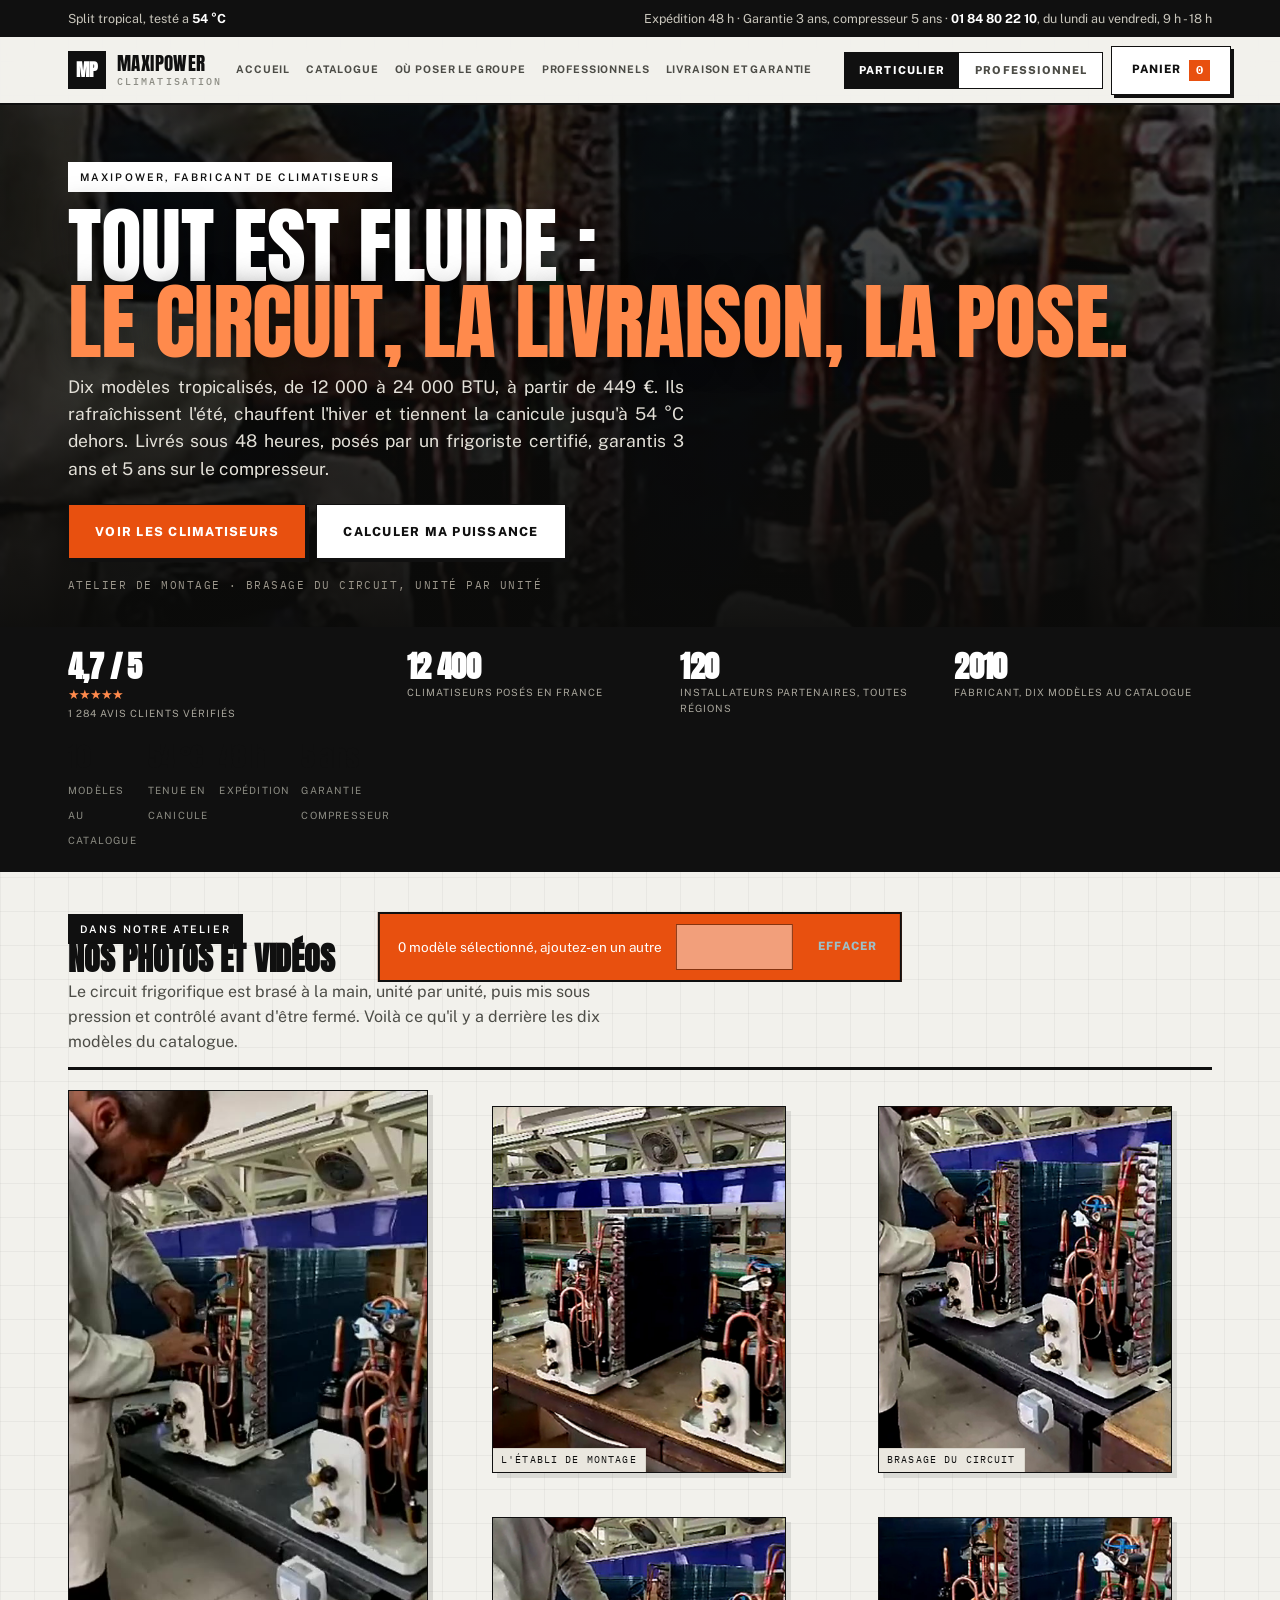
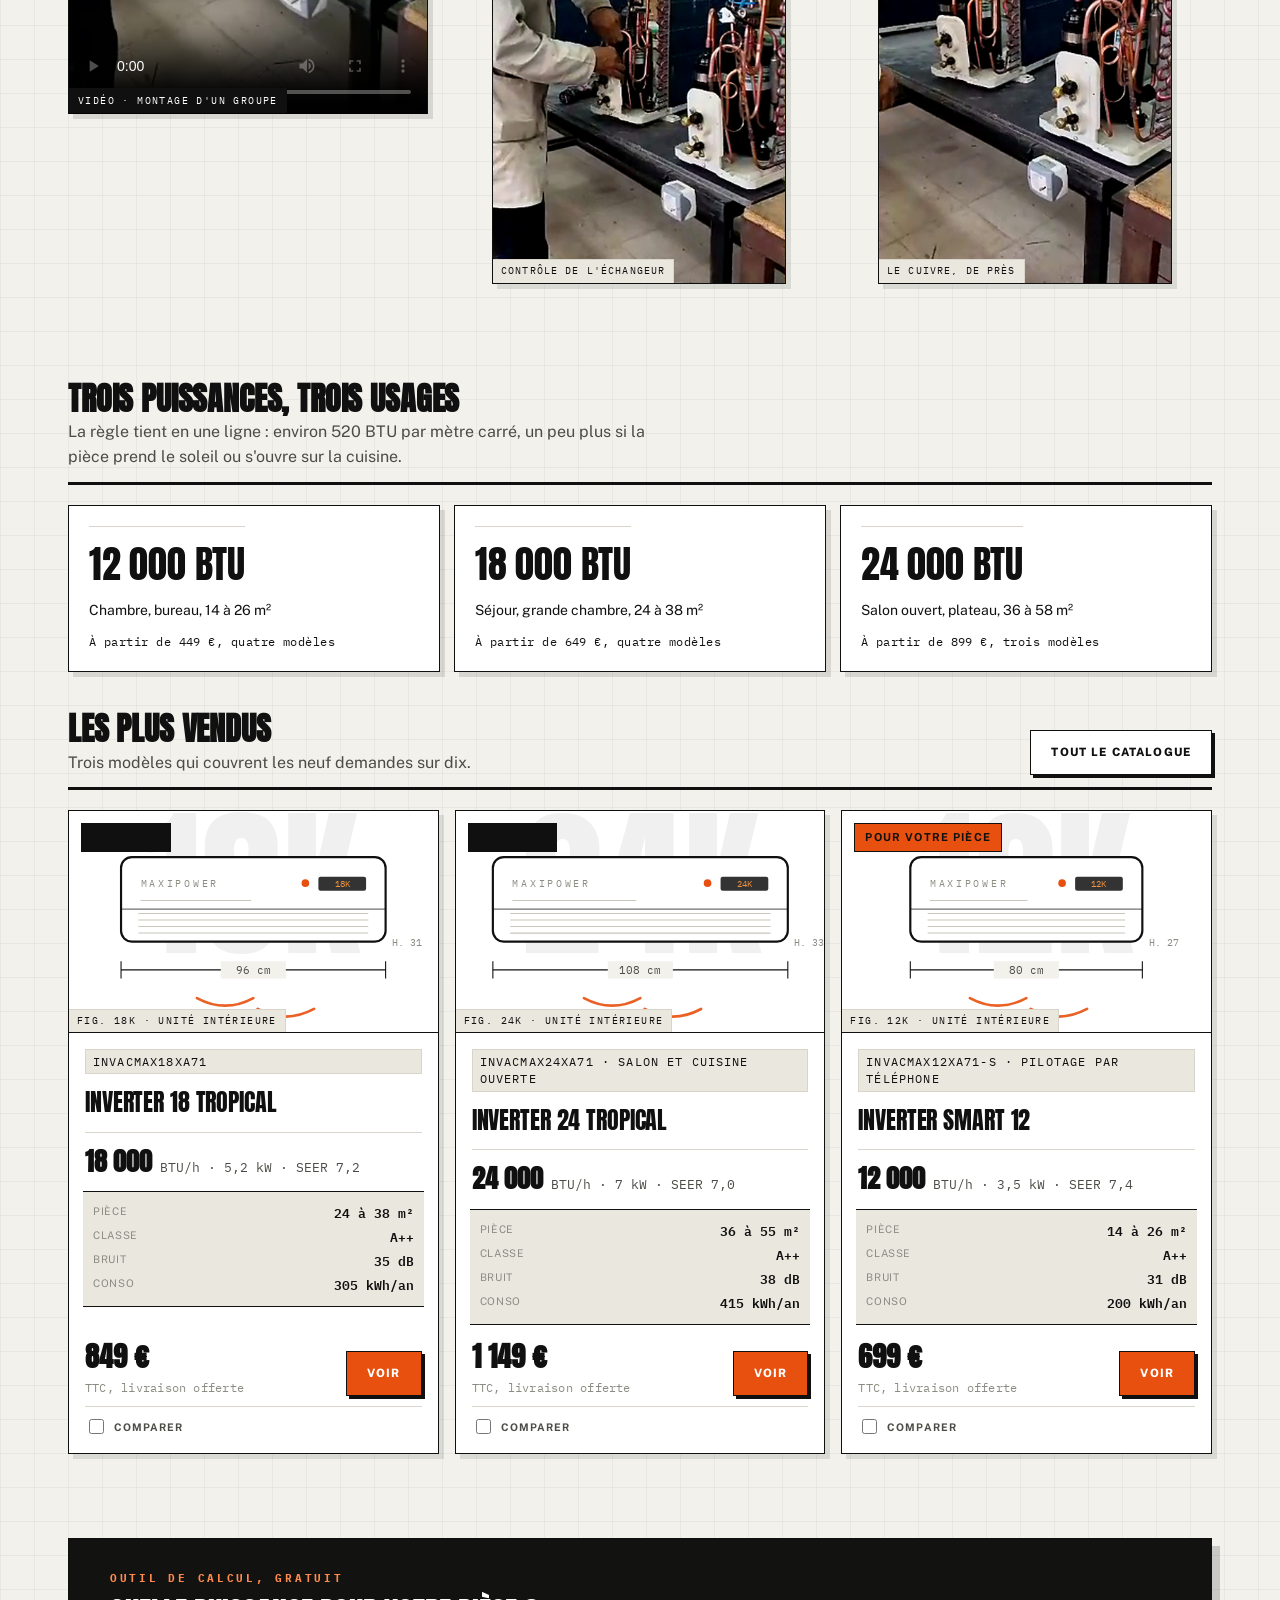
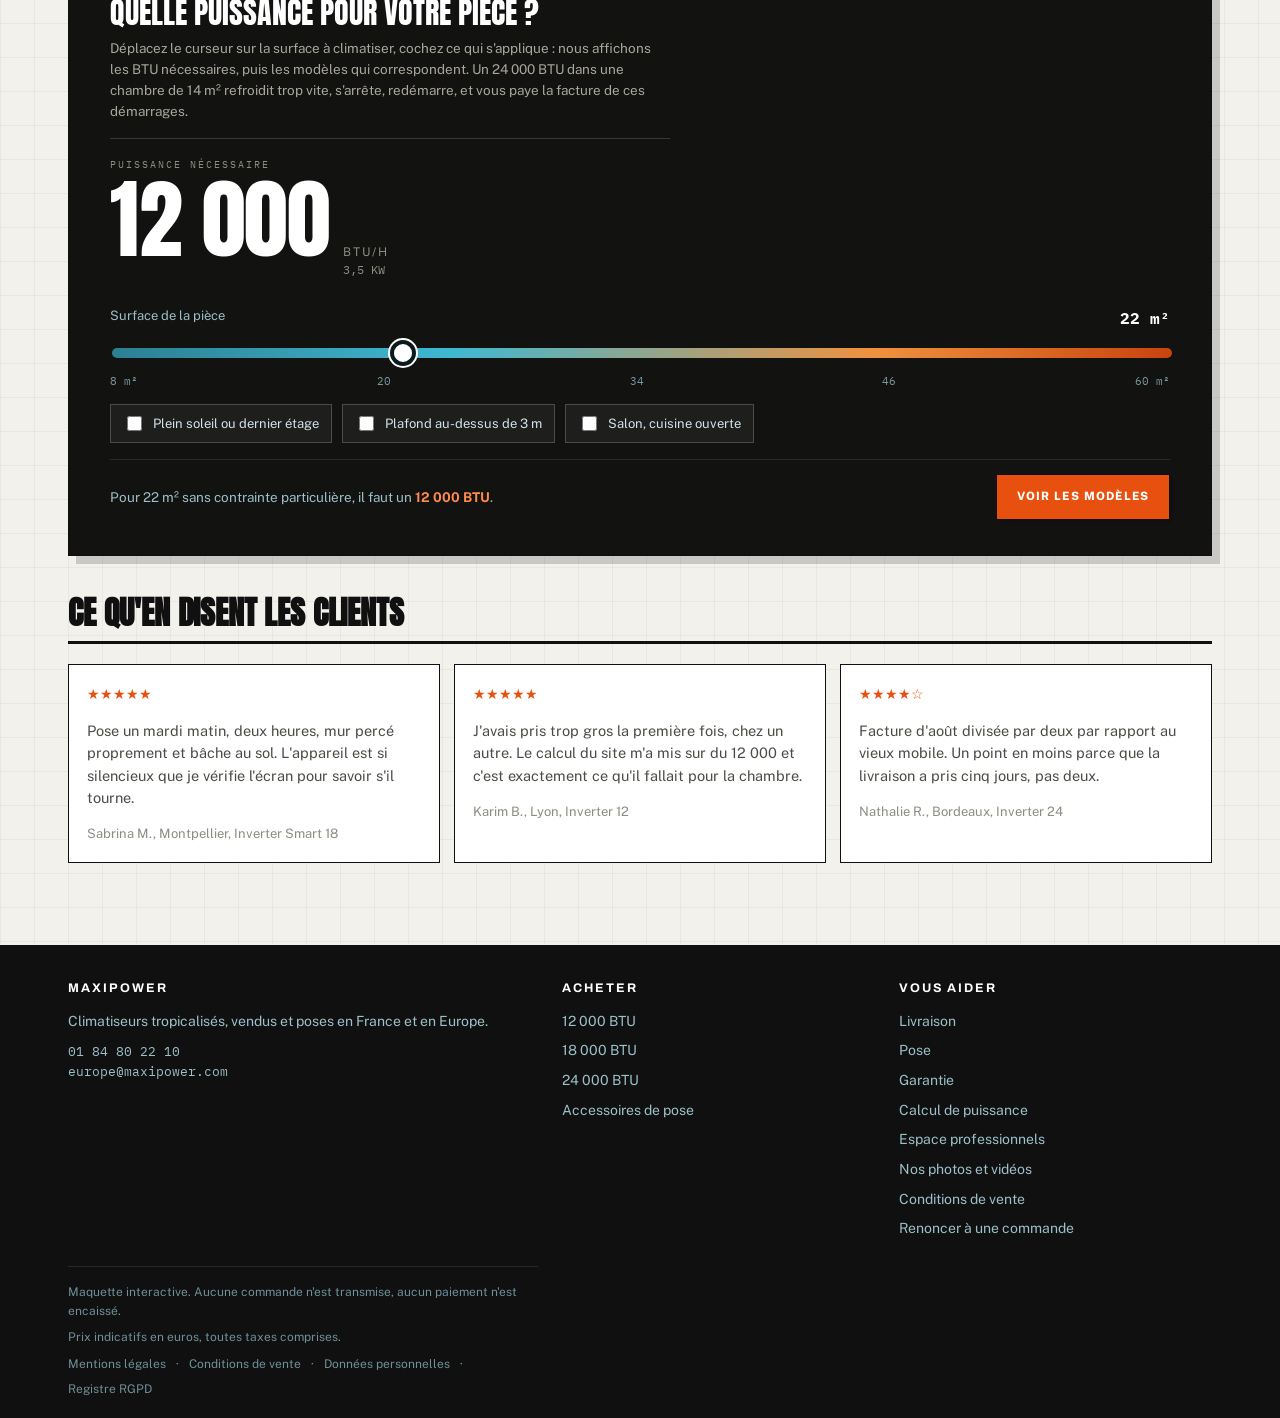
==== index.html @ 380c9635 "Boutique MaxiPower : maquette complète, particuliers et professionnels Premier dépôt du site. Un seu" ====
<!DOCTYPE html>
<html lang="fr">
<head>
<meta charset="utf-8">
<meta name="viewport" content="width=device-width, initial-scale=1, viewport-fit=cover">
<meta name="description" content="MaxiPower, climatiseurs tropicalisés de 12 000 à 24 000 BTU, vendus et posés en France et en Europe. Particuliers et professionnels.">
<meta name="theme-color" content="#101010">
<link rel="icon" href="data:,">
<title>Boutique MaxiPower</title>
<link rel="preconnect" href="https://fonts.gstatic.com" crossorigin>
<link rel="stylesheet" href="https://fonts.googleapis.com/css2?family=Archivo:wdth,wght@100..125,400..900&family=Anton&family=Public+Sans:wght@400;500;600&family=IBM+Plex+Mono:wght@500;600&display=swap">
<style>
:root{
  --ground:#E9EDEF; --surface:#FFFFFF; --surface-2:#F4F7F8; --panneau:#0C1A1F;
  --ink:#0A1417; --ink-2:#455C62; --ink-3:#7A9099; --line:#D2DADD; --line-fort:#B6C3C8;
  --glacier:#0E7F97; --glacier-fort:#09647A; --glacier-voile:#DCEFF4;
  --ember:#C8440D; --ember-clair:#F0913E; --ember-voile:#FBE8DA;
  --laiton:#8C7118; --ok:#0D7A55; --ok-voile:#DDF1E9;
  --r:10px; --r-l:18px;
  --ombre:0 1px 1px rgba(10,20,23,.04), 0 10px 26px rgba(10,20,23,.07);
}
@media (prefers-color-scheme: dark){
  :root:not([data-theme="light"]){
    --ground:#080F12; --surface:#101B1F; --surface-2:#16242A; --panneau:#060D10;
    --ink:#E6EFF1; --ink-2:#9AB0B7; --ink-3:#70878F; --line:#22323A; --line-fort:#2F444D;
    --glacier:#3FB8D2; --glacier-fort:#7FD8EA; --glacier-voile:#0E2A33;
    --ember:#F2762E; --ember-clair:#F7A35F; --ember-voile:#2C1509;
    --laiton:#CBA639; --ok:#3EBE91; --ok-voile:#0C2A22;
    --ombre:0 1px 1px rgba(0,0,0,.4), 0 14px 34px rgba(0,0,0,.45);
  }
}
:root[data-theme="dark"]{
  --ground:#080F12; --surface:#101B1F; --surface-2:#16242A; --panneau:#060D10;
  --ink:#E6EFF1; --ink-2:#9AB0B7; --ink-3:#70878F; --line:#22323A; --line-fort:#2F444D;
  --glacier:#3FB8D2; --glacier-fort:#7FD8EA; --glacier-voile:#0E2A33;
  --ember:#F2762E; --ember-clair:#F7A35F; --ember-voile:#2C1509;
  --laiton:#CBA639; --ok:#3EBE91; --ok-voile:#0C2A22;
  --ombre:0 1px 1px rgba(0,0,0,.4), 0 14px 34px rgba(0,0,0,.45);
}

*{box-sizing:border-box}
body{margin:0; background:var(--ground); color:var(--ink); font-family:"Public Sans",-apple-system,BlinkMacSystemFont,"Segoe UI",Roboto,sans-serif; font-size:16px; line-height:1.55; -webkit-font-smoothing:antialiased}
h1,h2,h3{font-family:"Archivo","Archivo Black",Impact,sans-serif; font-variation-settings:"wdth" 110; letter-spacing:-.02em; text-wrap:balance; margin:0}
.mono{font-family:"IBM Plex Mono",ui-monospace,Menlo,monospace; font-variant-numeric:tabular-nums}
.zone{width:100%; max-width:1180px; margin-inline:auto; padding-inline:18px}
a{color:inherit}
:focus-visible{outline:2px solid var(--glacier); outline-offset:2px; border-radius:4px}
button{font:inherit}

/* entete */
.annonce{background:var(--panneau); color:#CFE4EA; font-size:12.5px}
.annonce .zone{display:flex; gap:8px 24px; justify-content:space-between; align-items:center; padding-block:9px; flex-wrap:wrap}
.annonce b{color:#fff}
header.chapeau{position:sticky; top:0; z-index:30; background:color-mix(in srgb, var(--surface) 90%, transparent); backdrop-filter:blur(12px); border-bottom:1px solid var(--line)}
.chapeau .zone{display:flex; align-items:center; gap:14px; height:66px}
.marque{display:flex; align-items:center; gap:11px; text-decoration:none; cursor:pointer}
.sceau{width:38px; height:38px; border-radius:11px; background:linear-gradient(150deg,var(--glacier),var(--glacier-fort)); display:grid; place-items:center; color:#fff; font-family:"Archivo"; font-weight:800; font-size:15px}
.marque-nom{font-family:"Archivo"; font-weight:800; font-size:16.5px; line-height:1}
.marque-nom span{display:block; font-family:"IBM Plex Mono"; font-size:9.5px; font-weight:500; color:var(--ink-3); margin-top:4px; letter-spacing:.14em}
nav.liens{display:none; margin-left:auto; gap:22px; font-size:14.5px; font-weight:500}
nav.liens a{text-decoration:none; color:var(--ink-2); padding-block:6px; border-bottom:2px solid transparent; cursor:pointer}
nav.liens a:hover{color:var(--ink)}
nav.liens a.actif{color:var(--ink); border-color:var(--glacier)}
.outils{margin-left:auto; display:flex; align-items:center; gap:8px}
nav.liens ~ .outils{margin-left:18px}
@media(min-width:900px){nav.liens{display:flex}}
.burger{display:inline-grid; place-items:center; width:42px; height:42px; border:1px solid var(--line-fort); background:var(--surface); border-radius:var(--r); cursor:pointer; color:var(--ink)}
.burger:hover{border-color:var(--glacier)}
.menu{display:none; border-top:1px solid var(--line); background:var(--surface); box-shadow:var(--ombre)}
.menu.ouvert{display:block}
.menu a{display:flex; align-items:center; justify-content:space-between; gap:12px; padding:14px 18px; text-decoration:none; border-bottom:1px solid var(--line); font-weight:600; cursor:pointer}
.menu a:hover{background:var(--surface-2)}
.menu a .flottant{font-family:"IBM Plex Mono"; font-size:12.5px; color:var(--ink-3); font-weight:500}
.menu .groupe{padding:14px 18px 6px; font-size:11px; letter-spacing:.12em; text-transform:uppercase; color:var(--ink-3); font-weight:700}
@media(min-width:900px){.burger{display:none} .menu{display:none !important}}
.bouton{display:inline-flex; align-items:center; justify-content:center; gap:8px; border:1px solid var(--line-fort); background:var(--surface); color:var(--ink); font-weight:600; font-size:14.5px; padding:10px 16px; border-radius:var(--r); cursor:pointer; text-decoration:none; transition:background .15s, border-color .15s, transform .1s}
.bouton:hover{border-color:var(--glacier)}
.bouton:active{transform:translateY(1px)}
.bouton.fort{background:var(--glacier); border-color:var(--glacier); color:#fff}
.bouton.fort:hover{background:var(--glacier-fort); border-color:var(--glacier-fort)}
.bouton.braise{background:var(--ember); border-color:var(--ember); color:#fff}
.bouton.fantome{background:transparent; border-color:transparent; color:var(--ink-2); padding:10px}
.bouton.grand{padding:14px 22px; font-size:16px}
.bouton[disabled]{opacity:.45; cursor:not-allowed}
.compte{min-width:21px; height:21px; padding-inline:6px; border-radius:999px; background:var(--ember); color:#fff; font-size:12px; font-weight:700; display:inline-grid; place-items:center; font-family:"IBM Plex Mono"}

/* ecrans */
.ecran{display:none}
.ecran.actif{display:block}
@keyframes apparait{from{opacity:.4} to{opacity:1}}
section{padding-block:42px}
.fil{font-size:13px; color:var(--ink-3); padding-block:16px 0}
.fil a{cursor:pointer; text-decoration:none}
.fil a:hover{text-decoration:underline}
.tete{display:flex; align-items:flex-end; justify-content:space-between; gap:16px; flex-wrap:wrap; margin-bottom:20px}
.tete h2{font-size:clamp(23px,4.2vw,32px); font-weight:800}
.tete p{margin:6px 0 0; color:var(--ink-2); max-width:58ch}

/* accueil */
.hero{position:relative; overflow:hidden; border-bottom:1px solid var(--line)}
.hero::before{content:""; position:absolute; inset:-10%; background:
  radial-gradient(60% 70% at 78% 10%, color-mix(in srgb, var(--ember-clair) calc(var(--t,.4)*36%), transparent), transparent 68%),
  radial-gradient(58% 66% at 10% 90%, color-mix(in srgb, var(--glacier) calc((1 - var(--t,.4))*32%), transparent), transparent 66%);
  transition:background .45s ease; pointer-events:none}
.hero .zone{position:relative; display:grid; gap:26px; padding-block:34px 40px}
@media(min-width:940px){.hero .zone{grid-template-columns:1.04fr .96fr; gap:44px; padding-block:54px; align-items:center}}
.oeil{display:inline-flex; align-items:center; gap:8px; font-size:12px; font-weight:600; letter-spacing:.13em; text-transform:uppercase; color:var(--ember); background:var(--ember-voile); border-radius:999px; padding:6px 13px}
h1{font-size:clamp(32px,7vw,56px); font-weight:800; line-height:1.03; margin:16px 0 0}
h1 em{font-style:normal; color:var(--glacier); display:block}
.chapo{color:var(--ink-2); font-size:17px; max-width:48ch; margin:16px 0 0; text-align:justify; hyphens:auto}
.actions{display:flex; flex-wrap:wrap; gap:10px; margin-top:22px}
.faits{display:flex; flex-wrap:wrap; gap:10px 26px; margin-top:20px; padding-top:18px; border-top:1px solid var(--line)}
.fait b{display:block; font-family:"IBM Plex Mono"; font-size:18px; font-weight:600}
.fait span{font-size:12.5px; color:var(--ink-3)}

.pupitre{background:var(--panneau); color:#E8F3F6; border-radius:var(--r-l); padding:20px; box-shadow:var(--ombre); border:1px solid rgba(255,255,255,.07)}
.pupitre h2{font-size:14px; font-weight:700; letter-spacing:.1em; text-transform:uppercase; color:#8FB6C0; margin-bottom:14px}
.lecture{display:flex; align-items:flex-end; gap:14px; flex-wrap:wrap}
.lecture .chiffre{font-family:"IBM Plex Mono"; font-weight:600; font-size:clamp(42px,10vw,60px); line-height:.92; color:#fff}
.lecture .unite{font-size:12px; color:#8FB6C0; letter-spacing:.16em; text-transform:uppercase; padding-bottom:8px}
.reglette{margin:18px 0 4px}
.reglette label{display:flex; justify-content:space-between; font-size:13px; color:#9CC0C9; margin-bottom:10px}
.reglette label b{font-family:"IBM Plex Mono"; color:#fff; font-size:16px}
input[type=range]{width:100%; -webkit-appearance:none; appearance:none; background:transparent}
input[type=range]::-webkit-slider-runnable-track{height:10px; border-radius:999px; background:linear-gradient(90deg,#2C7F92,#3FB8D2 32%,#F0913E 72%,#C8440D)}
input[type=range]::-moz-range-track{height:10px; border-radius:999px; background:linear-gradient(90deg,#2C7F92,#3FB8D2 32%,#F0913E 72%,#C8440D)}
input[type=range]::-webkit-slider-thumb{-webkit-appearance:none; width:26px; height:26px; margin-top:-8px; border-radius:50%; background:#fff; border:4px solid #0C1A1F; box-shadow:0 0 0 2px #fff; cursor:grab}
input[type=range]::-moz-range-thumb{width:26px; height:26px; border-radius:50%; background:#fff; border:4px solid #0C1A1F; box-shadow:0 0 0 2px #fff}
.graduations{display:flex; justify-content:space-between; font-family:"IBM Plex Mono"; font-size:11px; color:#7A9AA3; margin-top:8px}
.options{display:flex; flex-wrap:wrap; gap:8px; margin-top:14px}
.bascule{display:inline-flex; align-items:center; gap:8px; font-size:13px; color:#CFE4EA; background:rgba(255,255,255,.05); border:1px solid rgba(255,255,255,.1); padding:8px 12px; border-radius:999px; cursor:pointer}
.bascule input{accent-color:#3FB8D2; width:15px; height:15px}
.bascule:has(input:checked){border-color:#3FB8D2; background:rgba(63,184,210,.14)}
.verdict{margin-top:16px; padding-top:14px; border-top:1px solid rgba(255,255,255,.1); display:flex; gap:12px; align-items:center; flex-wrap:wrap}
.verdict p{margin:0; font-size:13.5px; color:#9CC0C9; flex:1 1 180px}
.verdict p b{color:#fff}

.trois{display:grid; gap:14px; grid-template-columns:1fr}
@media(min-width:760px){.trois{grid-template-columns:repeat(3,1fr)}}
.porte{background:var(--surface); border:1px solid var(--line); border-radius:var(--r-l); padding:20px; cursor:pointer; text-align:left; display:flex; flex-direction:column; gap:6px; transition:border-color .2s, transform .2s}
.porte:hover{border-color:var(--glacier); transform:translateY(-2px)}
.porte b.btu{font-family:"IBM Plex Mono"; font-size:26px; font-weight:600; letter-spacing:-.02em}
.porte span.piece{font-size:14px; color:var(--ink-2)}
.porte span.des{font-size:13px; color:var(--ink-3); margin-top:6px}

.avis{display:grid; gap:14px; grid-template-columns:1fr}
@media(min-width:800px){.avis{grid-template-columns:repeat(3,1fr)}}
.avis blockquote{margin:0; background:var(--surface); border:1px solid var(--line); border-radius:var(--r); padding:18px; font-size:14.5px; color:var(--ink-2)}
.avis .etoiles{color:#E8A33D; font-size:14px}
.avis cite{display:block; margin-top:10px; font-style:normal; font-size:13px; color:var(--ink-3)}

/* catalogue */
.catalogue{display:grid; gap:20px; align-items:start}
@media(min-width:980px){.catalogue{grid-template-columns:258px 1fr; gap:28px}}
.filtres{background:var(--surface); border:1px solid var(--line); border-radius:var(--r-l); padding:16px; position:sticky; top:82px}
.filtres h3{font-size:14px; margin-bottom:10px}
.bloc-filtre{padding:12px 0; border-top:1px solid var(--line)}
.bloc-filtre:first-of-type{border-top:0; padding-top:0}
.bloc-filtre p{margin:0 0 8px; font-size:12.5px; font-weight:700; letter-spacing:.04em; text-transform:uppercase; color:var(--ink-3)}
.case{display:flex; align-items:center; gap:9px; padding:5px 0; font-size:14px; cursor:pointer}
.case input{width:16px; height:16px; accent-color:var(--glacier)}
.case .nb{margin-left:auto; color:var(--ink-3); font-size:12px; font-family:"IBM Plex Mono"}
.recherche{position:relative; margin-bottom:14px}
.recherche input{width:100%; padding:11px 12px 11px 34px; border:1px solid var(--line-fort); border-radius:var(--r); background:var(--surface); color:var(--ink); font:inherit; font-size:15px}
.recherche svg{position:absolute; left:11px; top:12px; color:var(--ink-3)}
.barre{display:flex; align-items:center; gap:10px; flex-wrap:wrap; margin-bottom:16px}
.barre .compteur{font-size:13.5px; color:var(--ink-3); margin-right:auto; font-family:"IBM Plex Mono"}
.barre select{padding:9px 11px; border:1px solid var(--line-fort); border-radius:var(--r); background:var(--surface); color:var(--ink); font:inherit; font-size:14px}
.replier{display:block; width:100%}
@media(min-width:980px){.replier{display:none}}
.filtres.cache{display:none}
@media(min-width:980px){.filtres.cache{display:block}}

.grille{display:grid; gap:16px; grid-template-columns:1fr}
@media(min-width:620px){.grille{grid-template-columns:repeat(2,1fr)}}
@media(min-width:1100px){.grille{grid-template-columns:repeat(3,1fr)}}
.article{background:var(--surface); border:1px solid var(--line); border-radius:var(--r-l); overflow:hidden; display:flex; flex-direction:column; transition:border-color .2s, transform .2s, box-shadow .2s}
.article:hover{transform:translateY(-3px); box-shadow:var(--ombre)}
.article.conseille{border-color:var(--glacier); box-shadow:0 0 0 1px var(--glacier)}
.visuel{position:relative; aspect-ratio:5/3; background:linear-gradient(168deg,var(--surface-2), color-mix(in srgb, var(--glacier-voile) 70%, var(--surface-2))); border:0; padding:0; width:100%; cursor:pointer}
.visuel svg{width:100%; height:100%; display:block}
.drapeau{position:absolute; top:12px; left:12px; font-size:11px; font-weight:700; letter-spacing:.07em; text-transform:uppercase; padding:5px 10px; border-radius:999px; background:var(--glacier); color:#fff}
.drapeau.chaud{background:var(--ember)}
.drapeau.calme{background:var(--surface); color:var(--ink-2); border:1px solid var(--line-fort)}
.corps{padding:16px; display:flex; flex-direction:column; gap:10px; flex:1}
.reference{font-family:"IBM Plex Mono"; font-size:11.5px; letter-spacing:.06em; color:var(--ink-3); text-transform:uppercase}
.article h3{font-size:18.5px; font-weight:800}
.article h3 button{all:unset; cursor:pointer}
.btu{font-family:"IBM Plex Mono"; font-size:13px; color:var(--ink-2)}
.btu strong{font-size:21px; color:var(--ink); font-weight:600}
.specs{display:grid; grid-template-columns:1fr; gap:4px; font-size:13px; border-top:1px solid var(--line); border-bottom:1px solid var(--line); padding-block:11px}
.specs div{display:flex; justify-content:space-between; gap:8px}
.specs span{color:var(--ink-3)}
.specs b{font-family:"IBM Plex Mono"; font-weight:600}
.pied-article{margin-top:auto; display:flex; align-items:flex-end; justify-content:space-between; gap:12px}
.prix{font-family:"IBM Plex Mono"; font-size:21px; font-weight:600; letter-spacing:-.03em}
.prix small{display:block; font-family:"Public Sans"; font-size:11.5px; color:var(--ink-3); font-weight:400; letter-spacing:0}
.vide{grid-column:1/-1; border:1px dashed var(--line-fort); border-radius:var(--r-l); padding:34px; text-align:center; color:var(--ink-2)}

/* fiche */
.fiche{display:grid; gap:26px; padding-bottom:30px}
@media(min-width:900px){.fiche{grid-template-columns:1.02fr .98fr; gap:40px}}
.fiche .visuel{border:1px solid var(--line); border-radius:var(--r-l); cursor:default}
.fiche h1{font-size:clamp(27px,5vw,40px); margin:8px 0 0}
.note-ligne{display:flex; align-items:center; gap:8px; font-size:14px; color:var(--ink-2); margin-top:10px}
.note-ligne .etoiles{color:#E8A33D}
.resume{color:var(--ink-2); margin:14px 0 0}
.atouts{margin:16px 0 0; padding-left:18px; color:var(--ink-2); font-size:15px}
.atouts li{margin-bottom:6px}
.table-specs{width:100%; border-collapse:collapse; font-size:14px; margin-top:20px}
.table-specs th,.table-specs td{text-align:left; padding:10px 2px; border-bottom:1px solid var(--line)}
.table-specs th{font-weight:500; color:var(--ink-3); width:52%}
.table-specs td{font-family:"IBM Plex Mono"}
.achat{background:var(--surface); border:1px solid var(--line); border-radius:var(--r-l); padding:18px; margin-top:20px; display:grid; gap:12px}
.pose-option{display:flex; gap:11px; align-items:flex-start; border:1px solid var(--line-fort); border-radius:var(--r); padding:12px; cursor:pointer}
.pose-option input{margin-top:3px; width:17px; height:17px; accent-color:var(--glacier)}
.pose-option b{display:block; font-size:14.5px}
.pose-option small{color:var(--ink-3)}
.pose-option:has(input:checked){border-color:var(--glacier); background:var(--glacier-voile)}
.ligne-achat{display:flex; gap:12px; align-items:center; flex-wrap:wrap}
.quantite{display:inline-flex; align-items:center; border:1px solid var(--line-fort); border-radius:var(--r); overflow:hidden}
.quantite button{width:34px; height:36px; border:0; background:var(--surface); color:var(--ink); font-size:17px; cursor:pointer}
.quantite button:hover{background:var(--surface-2)}
.quantite span{min-width:34px; text-align:center; font-family:"IBM Plex Mono"}

/* panier */
.panier{display:grid; gap:20px; align-items:start}
@media(min-width:900px){.panier{grid-template-columns:1fr 330px; gap:28px}}
.ligne{display:grid; grid-template-columns:96px 1fr; gap:14px; background:var(--surface); border:1px solid var(--line); border-radius:var(--r-l); padding:14px; margin-bottom:12px}
.ligne .mini{border-radius:var(--r); overflow:hidden; background:var(--surface-2); border:1px solid var(--line); align-self:start}
.ligne h3{font-size:16px}
.ligne .meta{font-size:13px; color:var(--ink-3)}
.ligne-bas{display:flex; align-items:center; gap:12px; flex-wrap:wrap; margin-top:10px}
.supprimer{background:none; border:0; color:var(--ember); font-size:13px; cursor:pointer; padding:4px}
.recap{background:var(--surface); border:1px solid var(--line); border-radius:var(--r-l); padding:18px; position:sticky; top:82px; display:grid; gap:8px}
.recap h3{font-size:16px; margin-bottom:4px}
.recap-ligne{display:flex; justify-content:space-between; font-size:14.5px; color:var(--ink-2)}
.recap-ligne b{font-family:"IBM Plex Mono"; color:var(--ink)}
.recap-total{display:flex; justify-content:space-between; align-items:baseline; border-top:1px solid var(--line); padding-top:12px; margin-top:6px; font-weight:700}
.recap-total b{font-family:"IBM Plex Mono"; font-size:24px}

/* commande */
.commande{display:grid; gap:20px; align-items:start}
@media(min-width:900px){.commande{grid-template-columns:1fr 330px; gap:28px}}
.carte-form{background:var(--surface); border:1px solid var(--line); border-radius:var(--r-l); padding:20px; margin-bottom:14px}
.carte-form h3{font-size:16px; margin-bottom:14px; display:flex; align-items:center; gap:9px}
.carte-form h3 b{width:22px; height:22px; border-radius:50%; background:var(--glacier); color:#fff; display:grid; place-items:center; font-size:12px; font-family:"IBM Plex Mono"}
.formulaire{display:grid; gap:13px}
.duo{display:grid; grid-template-columns:1fr 1fr; gap:13px}
.champ label{display:block; font-size:12.5px; font-weight:600; margin-bottom:5px; color:var(--ink-2)}
.champ input,.champ select{width:100%; font:inherit; font-size:15px; padding:11px 12px; border:1px solid var(--line-fort); border-radius:var(--r); background:var(--surface); color:var(--ink)}
.champ input.faux{border-color:var(--ember)}
.mode{display:flex; align-items:center; gap:10px; border:1px solid var(--line-fort); border-radius:var(--r); padding:12px; cursor:pointer; font-size:14.5px; margin-bottom:8px}
.mode input{accent-color:var(--glacier); width:16px; height:16px}
.mode:has(input:checked){border-color:var(--glacier); background:var(--glacier-voile)}
.mode .detail{margin-left:auto; color:var(--ink-3); font-size:12.5px; font-family:"IBM Plex Mono"}
.fini{background:var(--surface); border:1px solid var(--line); border-radius:var(--r-l); padding:30px 22px; text-align:center; max-width:560px; margin-inline:auto}
.fini .coche{width:56px; height:56px; border-radius:50%; background:var(--ok-voile); color:var(--ok); display:grid; place-items:center; margin:0 auto 16px; font-size:28px}
.fini .numero{font-family:"IBM Plex Mono"; font-size:22px; font-weight:600; margin:12px 0}

/* infos */
.depliant{background:var(--surface); border:1px solid var(--line); border-radius:var(--r); margin-bottom:10px; overflow:hidden}
.depliant summary{padding:15px 16px; cursor:pointer; font-weight:600; list-style:none; display:flex; justify-content:space-between; gap:12px}
.depliant summary::-webkit-details-marker{display:none}
.depliant summary::after{content:"+"; color:var(--glacier); font-size:20px; line-height:1}
.depliant[open] summary::after{content:"\2212"}
.depliant .dedans{padding:0 16px 16px; color:var(--ink-2); font-size:14.5px}

/* pied */
footer.socle{background:var(--panneau); color:#9CC0C9; margin-top:40px; padding-block:34px 20px; font-size:14px}
footer.socle .zone{display:grid; gap:24px}
@media(min-width:780px){footer.socle .zone{grid-template-columns:1.5fr 1fr 1fr}}
footer.socle h4{color:#fff; font-size:12.5px; letter-spacing:.1em; text-transform:uppercase; margin:0 0 12px; font-family:"Archivo"}
footer.socle ul{list-style:none; margin:0; padding:0; display:grid; gap:8px}
footer.socle a{text-decoration:none; cursor:pointer}
footer.socle a:hover{color:#fff}
.mentions{border-top:1px solid rgba(255,255,255,.1); margin-top:26px; padding-top:16px; font-size:12px; color:#6F8F99; display:flex; flex-wrap:wrap; gap:8px 20px; justify-content:space-between}

.message{position:fixed; left:50%; bottom:22px; transform:translate(-50%,16px); background:var(--ink); color:var(--ground); padding:12px 18px; border-radius:var(--r); font-size:14px; opacity:0; pointer-events:none; transition:all .24s ease; z-index:70; max-width:calc(100vw - 32px); text-align:center}
.message.visible{opacity:1; transform:translate(-50%,0)}

/* ---------- bascule particulier / professionnel ---------- */
.segments{display:inline-flex; background:var(--surface-2); border:1px solid var(--line); border-radius:999px; padding:3px; gap:2px}
.segments button{border:0; background:transparent; color:var(--ink-2); font-size:13.5px; font-weight:600; padding:7px 14px; border-radius:999px; cursor:pointer; white-space:nowrap}
.segments button[aria-pressed="true"]{background:var(--ink); color:var(--surface)}
@media(max-width:620px){.segments button{padding:7px 10px; font-size:12.5px}}

/* ---------- espace professionnel ---------- */
.pro-tete{background:var(--panneau); color:#DCEAEE; border-bottom:1px solid rgba(255,255,255,.08)}
.pro-tete .zone{padding-block:34px 32px; display:grid; gap:20px}
@media(min-width:900px){.pro-tete .zone{grid-template-columns:1.1fr .9fr; gap:40px; align-items:center; padding-block:46px}}
.pro-tete h1{color:#fff; font-size:clamp(28px,5.4vw,44px)}
.pro-tete p{color:#9CC0C9; margin:14px 0 0; font-size:16.5px}
.pro-avantages{display:grid; gap:10px}
.pro-avantage{display:flex; gap:11px; align-items:flex-start; background:rgba(255,255,255,.05); border:1px solid rgba(255,255,255,.1); border-radius:var(--r); padding:13px 14px}
.pro-avantage b{color:#fff; display:block; font-size:14.5px}
.pro-avantage span{color:#9CC0C9; font-size:13.5px}
.pro-avantage i{font-style:normal; color:#7FD8EA; font-family:"IBM Plex Mono"; font-size:13px; min-width:44px}

.metiers{display:grid; gap:12px; grid-template-columns:1fr}
@media(min-width:560px){.metiers{grid-template-columns:repeat(2,1fr)}}
@media(min-width:1000px){.metiers{grid-template-columns:repeat(auto-fit,minmax(215px,1fr))}}
.metier{background:var(--surface); border:1px solid var(--line); border-radius:var(--r-l); padding:18px; text-align:left; cursor:pointer; display:flex; flex-direction:column; gap:6px; transition:border-color .2s, transform .2s}
.metier:hover{border-color:var(--glacier); transform:translateY(-2px)}
.metier[aria-pressed="true"]{border-color:var(--glacier); box-shadow:0 0 0 1px var(--glacier); background:var(--glacier-voile)}
.metier .pictogramme{width:38px; height:38px; border-radius:11px; background:var(--glacier-voile); color:var(--glacier-fort); display:grid; place-items:center; margin-bottom:4px}
.metier b{font-size:16.5px; font-family:"Archivo"; font-weight:800}
.metier span{font-size:13.5px; color:var(--ink-2)}

.atelier{display:grid; gap:20px; align-items:start; margin-top:22px}
@media(min-width:900px){.atelier{grid-template-columns:1fr 380px; gap:28px}}
.panneau-config{background:var(--surface); border:1px solid var(--line); border-radius:var(--r-l); padding:20px}
.panneau-config h3{font-size:17px; margin-bottom:4px}
.panneau-config .sous{color:var(--ink-2); font-size:14px; margin:0 0 16px}
.curseur{margin-bottom:18px}
.curseur label{display:flex; justify-content:space-between; align-items:baseline; font-size:14px; margin-bottom:8px}
.curseur label b{font-family:"IBM Plex Mono"; font-size:17px}
.curseur input[type=range]{width:100%}
.curseur input[type=range]::-webkit-slider-runnable-track{height:8px; border-radius:999px; background:linear-gradient(90deg,var(--glacier),var(--ember-clair))}
.curseur input[type=range]::-moz-range-track{height:8px; border-radius:999px; background:linear-gradient(90deg,var(--glacier),var(--ember-clair))}
.curseur input[type=range]::-webkit-slider-thumb{-webkit-appearance:none; width:24px; height:24px; margin-top:-8px; border-radius:50%; background:var(--surface); border:3px solid var(--glacier); box-shadow:var(--ombre); cursor:grab}
.curseur input[type=range]::-moz-range-thumb{width:24px; height:24px; border-radius:50%; background:var(--surface); border:3px solid var(--glacier)}
.curseur .aide{font-size:12.5px; color:var(--ink-3)}
.interrupteur{display:flex; align-items:center; gap:10px; border:1px solid var(--line-fort); border-radius:var(--r); padding:12px; cursor:pointer; font-size:14.5px; margin-bottom:10px}
.interrupteur input{accent-color:var(--glacier); width:17px; height:17px}
.interrupteur:has(input:checked){border-color:var(--glacier); background:var(--glacier-voile)}
.interrupteur .note{margin-left:auto; font-size:12.5px; color:var(--ink-3); font-family:"IBM Plex Mono"}

.devis{background:var(--surface); border:1px solid var(--line); border-radius:var(--r-l); padding:20px; position:sticky; top:82px}
.devis h3{font-size:16px; margin-bottom:12px; display:flex; justify-content:space-between; align-items:baseline}
.devis h3 span{font-family:"IBM Plex Mono"; font-size:12px; color:var(--ink-3); font-weight:400}
.devis table{width:100%; border-collapse:collapse; font-size:13.5px}
.devis td{padding:7px 0; border-bottom:1px solid var(--line); vertical-align:top}
.devis td.q{font-family:"IBM Plex Mono"; width:34px; color:var(--ink-3)}
.devis td.p{font-family:"IBM Plex Mono"; text-align:right; white-space:nowrap}
.devis .zone-total{display:grid; gap:5px; margin-top:12px}
.devis .l{display:flex; justify-content:space-between; font-size:13.5px; color:var(--ink-2)}
.devis .l b{font-family:"IBM Plex Mono"; color:var(--ink)}
.devis .l.remise b{color:var(--ok)}
.devis .tot{display:flex; justify-content:space-between; align-items:baseline; border-top:1px solid var(--line); padding-top:11px; margin-top:6px; font-weight:700}
.devis .tot b{font-family:"IBM Plex Mono"; font-size:23px}
.devis .mention{font-size:12px; color:var(--ink-3); margin-top:6px}
.paliers{display:flex; gap:6px; margin-top:14px; flex-wrap:wrap}
.palier{font-family:"IBM Plex Mono"; font-size:11.5px; padding:5px 9px; border-radius:999px; border:1px solid var(--line); color:var(--ink-3)}
.palier.atteint{border-color:var(--ok); color:var(--ok); background:var(--ok-voile)}


/* ---------- compte professionnel ---------- */
.compte-pro{display:grid; gap:20px; align-items:start}
@media(min-width:920px){.compte-pro{grid-template-columns:1fr 330px; gap:28px}}
.fiche-societe{background:var(--surface); border:1px solid var(--line); border-radius:var(--r-l); padding:22px}
.fiche-societe h3{font-size:16px; margin:22px 0 12px; display:flex; align-items:center; gap:9px}
.fiche-societe h3:first-child{margin-top:0}
.fiche-societe h3 b{width:22px; height:22px; border-radius:50%; background:var(--glacier); color:#fff; display:grid; place-items:center; font-size:12px; font-family:"IBM Plex Mono"}
.depot{display:flex; align-items:center; gap:12px; border:1px dashed var(--line-fort); border-radius:var(--r); padding:14px; cursor:pointer; background:var(--surface-2)}
.depot:hover{border-color:var(--glacier)}
.depot input[type=file]{display:none}
.depot .icone{width:38px; height:38px; border-radius:10px; background:var(--glacier-voile); color:var(--glacier-fort); display:grid; place-items:center; flex:0 0 auto}
.depot b{display:block; font-size:14.5px}
.depot small{color:var(--ink-3)}
.depot.rempli{border-style:solid; border-color:var(--ok); background:var(--ok-voile)}
.depot.rempli .icone{background:var(--ok); color:#fff}
.engagement{display:flex; gap:10px; align-items:flex-start; font-size:14px; color:var(--ink-2); margin-top:10px; cursor:pointer}
.engagement input{margin-top:3px; width:17px; height:17px; accent-color:var(--glacier)}
.aide-champ{font-size:12.5px; color:var(--ink-3); margin-top:5px}
.aide-champ.faux{color:var(--ember)}
.encart{background:var(--surface); border:1px solid var(--line); border-radius:var(--r-l); padding:20px; position:sticky; top:82px}
.encart h3{font-size:15px; margin-bottom:12px}
.encart ul{margin:0; padding-left:18px; color:var(--ink-2); font-size:14px; display:grid; gap:8px}
.encart .rappel{margin-top:14px; padding-top:14px; border-top:1px solid var(--line); font-size:13px; color:var(--ink-3)}
.jeton-societe{display:inline-flex; align-items:center; gap:8px; background:var(--glacier-voile); border:1px solid var(--glacier); color:var(--glacier-fort); border-radius:999px; padding:6px 12px; font-size:13px; font-weight:600; max-width:250px}
.jeton-societe .rond{width:8px; height:8px; border-radius:50%; background:var(--ok); flex:0 0 auto}
.jeton-societe .nom{overflow:hidden; text-overflow:ellipsis; white-space:nowrap}
@media(max-width:1180px){.jeton-societe{display:none}}
.bandeau-compte{display:flex; align-items:center; gap:12px; flex-wrap:wrap; background:var(--ok-voile); border:1px solid var(--ok); color:var(--ok); border-radius:var(--r); padding:12px 14px; font-size:14px; margin-bottom:20px}
.bandeau-compte b{font-family:"IBM Plex Mono"}
.bandeau-compte button{margin-left:auto}


/* ---------- questionnaire de pre-etude ---------- */
.parcours{display:flex; gap:6px; margin-bottom:18px; flex-wrap:wrap}
.parcours button{flex:1 1 90px; border:0; background:transparent; padding:0; cursor:pointer; text-align:left}
.parcours .tige{height:5px; border-radius:3px; background:var(--line); margin-bottom:7px}
.parcours button[data-etat="faite"] .tige{background:var(--ok)}
.parcours button[data-etat="ici"] .tige{background:var(--glacier)}
.parcours span{font-size:11.5px; color:var(--ink-3); letter-spacing:.02em}
.parcours button[data-etat="ici"] span{color:var(--ink); font-weight:600}

.etape h3{font-size:19px; margin-bottom:4px}
.etape .sous{color:var(--ink-2); font-size:14.5px; margin:0 0 18px}
.groupe-q{margin-bottom:20px}
.groupe-q > p.q{margin:0 0 9px; font-size:13px; font-weight:700; letter-spacing:.04em; text-transform:uppercase; color:var(--ink-3)}
.choix{display:flex; flex-wrap:wrap; gap:8px}
.choix label{border:1px solid var(--line-fort); border-radius:999px; padding:9px 14px; font-size:14px; cursor:pointer; display:inline-flex; align-items:center; gap:8px; background:var(--surface)}
.choix label:hover{border-color:var(--glacier)}
.choix input{position:absolute; opacity:0; width:0; height:0}
.choix label:has(input:checked){border-color:var(--glacier); background:var(--glacier-voile); color:var(--glacier-fort); font-weight:600}
.espaces{display:grid; gap:10px}
.espace{display:grid; grid-template-columns:1fr; gap:10px; border:1px solid var(--line); border-radius:var(--r); padding:12px; background:var(--surface-2)}
.espace.actif{border-color:var(--glacier); background:var(--glacier-voile)}
.espace-tete{display:flex; align-items:center; gap:10px; font-size:15px; font-weight:600; cursor:pointer}
.espace-tete input{width:17px; height:17px; accent-color:var(--glacier)}
.espace-tete .cap{margin-left:auto; font-family:"IBM Plex Mono"; font-size:12.5px; color:var(--ink-3); font-weight:500}
.espace-champs{display:none; grid-template-columns:repeat(auto-fit,minmax(130px,1fr)); gap:10px}
.espace.actif .espace-champs{display:grid}
.champ-court label{display:block; font-size:12px; color:var(--ink-2); margin-bottom:4px; font-weight:600}
.champ-court input,.champ-court select{width:100%; font:inherit; font-size:14.5px; padding:8px 10px; border:1px solid var(--line-fort); border-radius:8px; background:var(--surface); color:var(--ink)}
.navigation{display:flex; gap:10px; margin-top:22px; padding-top:18px; border-top:1px solid var(--line)}
.navigation .bouton{flex:1}
.vigilance{margin-top:14px; border-top:1px solid var(--line); padding-top:12px}
.vigilance b{font-size:12.5px; letter-spacing:.04em; text-transform:uppercase; color:var(--ink-3); display:block; margin-bottom:8px}
.vigilance ul{margin:0; padding-left:16px; font-size:13px; color:var(--ink-2); display:grid; gap:6px}
.vigilance li::marker{color:var(--ember)}
.pastille-etude{display:inline-block; background:var(--ember-voile); color:var(--ember); border-radius:6px; padding:2px 7px; font-size:11.5px; font-weight:700; margin-left:6px}
.synthese-espace{font-size:12.5px; color:var(--ink-3)}
table.recap-espaces{width:100%; border-collapse:collapse; font-size:13.5px; margin-top:6px}
table.recap-espaces th{text-align:left; font-size:11.5px; text-transform:uppercase; letter-spacing:.05em; color:var(--ink-3); padding:6px 0; border-bottom:1px solid var(--line)}
table.recap-espaces td{padding:8px 0; border-bottom:1px solid var(--line); vertical-align:top}
table.recap-espaces td.n{font-family:"IBM Plex Mono"; text-align:right; white-space:nowrap}


.verrou{border:1px solid var(--line); border-radius:var(--r); padding:16px; background:var(--surface-2); text-align:center; margin-top:12px}
.verrou .cadenas{width:38px; height:38px; border-radius:50%; background:var(--glacier-voile); color:var(--glacier-fort); display:grid; place-items:center; margin:0 auto 10px}
.verrou b{display:block; font-size:15px}
.verrou p{margin:6px 0 12px; font-size:13.5px; color:var(--ink-2)}
.masque{font-family:"IBM Plex Mono"; color:var(--ink-3); letter-spacing:.12em}


/* ---------- preuves chiffrees ---------- */
.preuves{background:var(--surface); border-bottom:1px solid var(--line)}
.preuves .zone{display:grid; grid-template-columns:repeat(2,1fr); gap:16px; padding-block:20px}
@media(min-width:820px){.preuves .zone{grid-template-columns:repeat(4,1fr)}}
.preuve{display:flex; gap:11px; align-items:flex-start}
.preuve .val{font-family:"IBM Plex Mono"; font-size:20px; font-weight:600; letter-spacing:-.02em; line-height:1.2}
.preuve .quoi{font-size:13px; color:var(--ink-2)}
.preuve .etoiles{color:#E8A33D; font-size:13px; letter-spacing:-1px}

/* ---------- comparateur ---------- */
.comparer{display:flex; align-items:center; gap:7px; font-size:12.5px; color:var(--ink-2); cursor:pointer; padding-top:4px}
.comparer input{width:15px; height:15px; accent-color:var(--glacier)}
.barre-comparer{position:fixed; left:50%; bottom:18px; transform:translate(-50%,100px); z-index:55;
  background:var(--panneau); color:#E8F3F6; border-radius:999px; padding:10px 12px 10px 18px;
  display:flex; align-items:center; gap:14px; box-shadow:var(--ombre); transition:transform .25s ease; max-width:calc(100vw - 24px)}
.barre-comparer.visible{transform:translate(-50%,0)}
.barre-comparer span{font-size:13.5px; white-space:nowrap; overflow:hidden; text-overflow:ellipsis}
.voile-comp{position:fixed; inset:0; background:rgba(6,13,16,.55); z-index:60; display:none; padding:16px; overflow-y:auto}
.voile-comp.ouvert{display:block}
.boite-comp{background:var(--surface); border-radius:var(--r-l); max-width:900px; margin:24px auto; padding:20px; border:1px solid var(--line)}
.boite-comp .tete-comp{display:flex; justify-content:space-between; align-items:center; gap:12px; margin-bottom:14px}
.tableau-comp{width:100%; border-collapse:collapse; font-size:13.5px}
.tableau-comp th, .tableau-comp td{padding:10px 8px; border-bottom:1px solid var(--line); text-align:left; vertical-align:top}
.tableau-comp thead th{font-size:14.5px; font-family:"Archivo"; font-weight:800}
.tableau-comp td.n{font-family:"IBM Plex Mono"}
.tableau-comp tr td:first-child{color:var(--ink-3); width:30%}
.enveloppe-comp{overflow-x:auto}

@media (prefers-reduced-motion:reduce){*{transition:none !important; animation:none !important}}


/* =====================================================================
   IDENTITÉ B : LE FABRICANT INDUSTRIEL
   Papier technique, grille apparente, filets nets, chiffres géants,
   un seul accent, l'orange de signalétique. Ces règles passent en
   dernier et remplacent celles du dessus.
   ===================================================================== */
:root, :root[data-theme="dark"], :root[data-theme="light"]{
  --ground:#F2F1EC; --surface:#FFFFFF; --surface-2:#EAE7DF; --panneau:#121210;
  --ink:#101010; --ink-2:#4C4C46; --ink-3:#8C8C83;
  --line:#D9D5CB; --line-fort:#101010;
  --glacier:#E8500F; --glacier-fort:#C43F08; --glacier-voile:#FBE6DA;
  --ember:#E8500F; --ember-clair:#FF8A4C; --ember-voile:#FBE6DA;
  --laiton:#9A7B14; --ok:#1F6F4A; --ok-voile:#E2F0E8;
  --r:0px; --r-l:0px;
  --ombre:none;
}
@media (prefers-color-scheme: dark){
  :root:not([data-theme="light"]){
    --ground:#F2F1EC; --surface:#FFFFFF; --surface-2:#EAE7DF; --panneau:#121210;
    --ink:#101010; --ink-2:#4C4C46; --ink-3:#8C8C83;
    --line:#D9D5CB; --line-fort:#101010;
    --glacier:#E8500F; --glacier-fort:#C43F08; --glacier-voile:#FBE6DA;
    --ember:#E8500F; --ember-clair:#FF8A4C; --ember-voile:#FBE6DA;
    --ok:#1F6F4A; --ok-voile:#E2F0E8; --ombre:none;
  }
}

/* le papier millimétré */
body{
  background:
    repeating-linear-gradient(0deg, rgba(16,16,16,.045) 0 1px, transparent 1px 34px),
    repeating-linear-gradient(90deg, rgba(16,16,16,.045) 0 1px, transparent 1px 34px),
    var(--ground);
  color:var(--ink);
}

/* typographie mécanique */
h1, h2, .porte b.btu, .lecture .chiffre, .tableau-comp thead th, .pro-tete h1{
  font-family:"Anton","Archivo",Impact,sans-serif; font-weight:400;
  text-transform:uppercase; letter-spacing:-.005em;
}
h1{ font-size:clamp(42px,8.8vw,84px); line-height:.9; margin:18px 0 0 }
h1 em{ color:var(--ember) }
h2{ font-size:clamp(26px,5vw,46px); line-height:.95 }
h3{ font-family:"Archivo",sans-serif; font-weight:800; text-transform:none }
.chapo{ color:var(--ink-2); font-size:clamp(15px,1.6vw,17.5px) }
.tete{ border-bottom:3px solid var(--ink); padding-bottom:12px }
.oeil{ background:var(--ink); color:#fff; border-radius:0; letter-spacing:.2em; font-size:10.5px; padding:7px 12px }

/* bandeaux et en-tête */
.annonce{ background:var(--ink); color:#C9C6BC; border:0 }
.annonce b{ color:#fff }
header.chapeau{ background:rgba(242,241,236,.94); border-bottom:2px solid var(--ink) }
.sceau{ background:var(--ink); color:#fff; border-radius:0; font-family:"Anton",sans-serif; font-size:18px }
.marque-nom{ font-family:"Anton",sans-serif; font-weight:400; letter-spacing:.02em; font-size:19px; text-transform:uppercase }
.marque-nom span{ letter-spacing:.22em; color:var(--ink-3) }
nav.liens a{ color:var(--ink-2); text-transform:uppercase; font-size:11.5px; letter-spacing:.14em; font-weight:700 }
nav.liens a.actif, nav.liens a:hover{ color:var(--ink); border-color:var(--ember) }

/* commandes */
.bouton{ background:#fff; border:1.5px solid var(--ink); color:var(--ink); border-radius:0;
  text-transform:uppercase; letter-spacing:.1em; font-size:11.5px; font-weight:800; padding:13px 20px; box-shadow:3px 3px 0 var(--ink) }
.bouton:hover{ background:var(--ink); color:#fff; box-shadow:none; transform:translate(3px,3px) }
.bouton.fort{ background:var(--ember); border-color:var(--ink); color:#fff }
.bouton.fort:hover{ background:var(--ink); color:#fff }
.bouton.braise{ background:var(--ink); color:#fff }
.bouton.fantome{ background:none; border-color:transparent; box-shadow:none; color:var(--ink-2) }
.bouton.fantome:hover{ background:none; color:var(--ink); transform:none }
.bouton.grand{ padding:17px 26px; font-size:12.5px }
.compte{ background:var(--ember); color:#fff; border-radius:0; font-family:"IBM Plex Mono" }
.segments{ background:#fff; border:1.5px solid var(--ink); border-radius:0; padding:0 }
.segments button{ border-radius:0; text-transform:uppercase; letter-spacing:.1em; font-size:11px; font-weight:800; padding:9px 14px }
.segments button[aria-pressed="true"]{ background:var(--ink); color:#fff }
.jeton{ border-radius:0; border:1.5px solid var(--ink); font-weight:700 }
.jeton[aria-pressed="true"]{ background:var(--ember); border-color:var(--ink); color:#fff }

/* accueil */
.hero{ border-bottom:2px solid var(--ink); background:transparent }
.hero::before{ background:
  radial-gradient(60% 60% at 85% 10%, rgba(232,80,15, calc(var(--t,.4) * .20)), transparent 70%) }
.faits{ border-top:1px solid var(--ink) }
.fait b{ font-family:"Anton",sans-serif; font-size:26px; color:var(--ink) }
.fait span{ text-transform:uppercase; letter-spacing:.12em; font-size:10px; color:var(--ink-3) }
.actions .bouton{ min-width:200px; justify-content:center }

/* l'instrument, seul bloc noir de la page */
.pupitre{ background:var(--panneau); border:2px solid var(--ink); border-radius:0; box-shadow:8px 8px 0 rgba(16,16,16,.18) }
.pupitre h2{ font-family:"IBM Plex Mono",monospace; font-size:10.5px; letter-spacing:.26em; color:var(--ember-clair); text-transform:uppercase }
.lecture .chiffre{ font-family:"Anton",sans-serif; font-size:clamp(58px,13vw,88px); color:#fff }
.lecture .unite{ color:#8C8C83 }
.bascule{ border-radius:0; border-color:rgba(255,255,255,.2) }
.bascule:has(input:checked){ border-color:var(--ember-clair); background:rgba(232,80,15,.18) }
.verdict p b{ color:var(--ember-clair) }

/* preuves : une bande de chiffres */
.preuves{ background:var(--ink); border:0 }
.preuve .val{ font-family:"Anton",sans-serif; font-size:30px; color:#fff }
.preuve .quoi{ color:#A9A69C; text-transform:uppercase; letter-spacing:.1em; font-size:10px }
.preuve .etoiles{ color:var(--ember-clair) }

/* portes de puissance */
.porte{ background:#fff; border:1.5px solid var(--ink); border-radius:0; box-shadow:5px 5px 0 rgba(16,16,16,.12) }
.porte:hover{ border-color:var(--ink); background:var(--surface-2); transform:translate(2px,2px); box-shadow:3px 3px 0 rgba(16,16,16,.12) }
.porte b.btu{ font-size:38px }
.porte span.piece{ color:var(--ink-2) }
.porte span.des{ font-family:"IBM Plex Mono"; font-size:11.5px; letter-spacing:.04em }

/* fiches produit : des documents, pas des cartes */
.article{ background:#fff; border:1.5px solid var(--ink); border-radius:0; box-shadow:5px 5px 0 rgba(16,16,16,.10); position:relative }
.article:hover{ transform:translate(2px,2px); box-shadow:3px 3px 0 rgba(16,16,16,.10) }
.article.conseille{ box-shadow:5px 5px 0 var(--ember) }
.visuel{ background:#fff; border-bottom:1.5px solid var(--ink); position:relative }
.visuel::after{ content:attr(data-etiquette); position:absolute; left:0; bottom:0;
  font-family:"IBM Plex Mono"; font-size:10px; letter-spacing:.14em; color:var(--ink-3);
  background:var(--surface-2); border-top:1px solid var(--line); border-right:1px solid var(--line); padding:3px 8px }
.drapeau{ border-radius:0; background:var(--ember); color:#fff; letter-spacing:.12em; border:1.5px solid var(--ink) }
.drapeau.calme{ background:#fff; color:var(--ink); }
.drapeau.chaud{ background:var(--ink); color:#fff }
.corps{ position:relative; z-index:1 }
.reference{ color:var(--ink); background:var(--surface-2); display:inline-block; padding:3px 7px; letter-spacing:.1em; border:1px solid var(--line) }
.article h3{ font-family:"Anton",sans-serif; font-weight:400; text-transform:uppercase; font-size:24px; letter-spacing:-.005em }
.btu{ border-top:1px solid var(--line); padding-top:8px }
.btu strong{ font-family:"Anton",sans-serif; font-size:26px; color:var(--ink) }
.specs{ border-top:1px solid var(--ink); border-bottom:1px solid var(--ink); background:var(--surface-2); padding:11px 10px; margin-inline:-2px }
.specs span{ text-transform:uppercase; letter-spacing:.06em; font-size:10.5px }
.prix{ font-family:"Anton",sans-serif; font-size:28px; letter-spacing:0 }
.prix small{ font-family:"IBM Plex Mono"; letter-spacing:.02em }
.comparer{ text-transform:uppercase; letter-spacing:.1em; font-size:10.5px; font-weight:700; border-top:1px solid var(--line); padding-top:9px }

/* panneaux, formulaires, blocs */
.filtres, .recap, .devis, .encart, .carte-form, .panneau-config, .fiche-societe, .acc, .ligne, .depliant, .brique, .duel, .achat, .verrou, .boite-comp, .avis blockquote, .metier, .vide, .pro-avantage{
  background:#fff; border:1.5px solid var(--ink); border-radius:0; box-shadow:none }
.brique{ border-left-width:6px }
.bloc-filtre p{ color:var(--ink); letter-spacing:.16em; font-size:11px }
.recherche input, .barre select, .champ input, .champ select, .champ-court input, .champ-court select, .tri select{
  background:#fff; border:1.5px solid var(--ink); border-radius:0; color:var(--ink) }
.mode, .pose-option, .interrupteur, .espace, .depot, .choix label{ border-radius:0; border-width:1.5px; border-color:var(--ink); background:#fff }
.mode:has(input:checked), .pose-option:has(input:checked), .interrupteur:has(input:checked), .espace.actif, .choix label:has(input:checked){
  background:var(--ember-voile); border-color:var(--ember) }
.parcours .tige{ background:var(--line); height:6px; border:1px solid var(--ink) }
.parcours button[data-etat="ici"] .tige{ background:var(--ember) }
.parcours button[data-etat="faite"] .tige{ background:var(--ink) }
.parcours span{ text-transform:uppercase; letter-spacing:.08em; font-size:10px }

/* professionnels */
.pro-tete{ background:var(--ink); border-bottom:2px solid var(--ink) }
.pro-tete h1{ color:#fff }
.pro-tete p{ color:#B9B6AC }
.pro-avantage{ background:#fff; color:var(--ink) }
.pro-avantage b{ color:var(--ink) }
.pro-avantage span{ color:var(--ink-2) }
.pro-avantage i{ color:var(--ember); font-family:"Anton",sans-serif; font-size:17px }
.metier .pictogramme{ background:var(--ink); color:#fff; border-radius:0 }
.metier[aria-pressed="true"]{ background:var(--ember-voile); box-shadow:4px 4px 0 var(--ember) }
.metier b{ font-family:"Anton",sans-serif; font-weight:400; text-transform:uppercase; font-size:19px }
.devis h3{ border-bottom:2px solid var(--ink); padding-bottom:8px }
.devis .tot b{ font-family:"Anton",sans-serif; font-size:28px }
.palier{ border-radius:0; border:1px solid var(--ink); font-size:10.5px; letter-spacing:.06em }
.palier.atteint{ background:var(--ok-voile); border-color:var(--ok); color:var(--ok) }

/* bas de page et divers */
.rassure{ background:#fff; border-top:2px solid var(--ink); border-bottom:2px solid var(--ink) }
.reseau{ background:var(--ink); border:0 }
.reseau h2{ color:#fff }
.pays{ border-radius:0; border:1px solid rgba(255,255,255,.25) }
.pays.siege{ background:var(--ember); border-color:var(--ember); color:#fff }
footer.socle{ background:var(--ink); border-top:0 }
footer.socle h4{ letter-spacing:.16em }
.barre-comparer{ background:var(--ember); color:#fff; border:2px solid var(--ink); border-radius:0 }
.barre-comparer .bouton{ background:#fff; color:var(--ink); box-shadow:none; border-color:var(--ink) }
.barre-comparer .bouton.fantome{ background:none; color:#fff; border-color:transparent }
.message{ background:var(--ink); color:#fff; border-radius:0; letter-spacing:.06em; font-weight:700 }
.tableau-comp thead th{ font-size:19px }
.etoiles, .avis .etoiles, .note-ligne .etoiles{ color:var(--ember) }
.remplissage.inverter{ background:var(--ember) }
.remplissage.classique{ background:var(--ink) }
.piste{ background:var(--surface-2); border:1px solid var(--ink); border-radius:0 }
.economie{ background:var(--ok-voile); color:var(--ok); border:1.5px solid var(--ok); border-radius:0 }
.fini .coche, .verrou .cadenas{ border-radius:0; background:var(--ember); color:#fff }
.quantite{ border-radius:0; border-color:var(--ink); border-width:1.5px }
.bandeau-compte{ border-radius:0; border-width:1.5px }
.depliant summary::after{ color:var(--ember) }
.jeton-societe{ border-radius:0; border-color:var(--ink); background:#fff; color:var(--ink) }
.jeton-societe[hidden]{ display:none }
.jeton-societe .rond{ background:var(--ok) }


.titre-outil{ font-family:"Anton",sans-serif; font-size:clamp(22px,3.4vw,30px); color:#fff; text-transform:uppercase; line-height:1; margin:10px 0 10px }
.mode-emploi{ color:#A9A69C; font-size:13.5px; margin:0 0 18px; padding-bottom:16px; border-bottom:1px solid rgba(255,255,255,.16) }
.etiquette-lecture{ font-family:"IBM Plex Mono",monospace; font-size:10px; letter-spacing:.2em; text-transform:uppercase; color:#8C8C83; margin-bottom:6px }

button{ color:inherit; -webkit-text-fill-color:currentColor }
.metier, .porte, .visuel, .article h3 button, .parcours button{ color:var(--ink); -webkit-text-fill-color:var(--ink) }
.metier b, .porte b.btu{ color:var(--ink); -webkit-text-fill-color:var(--ink) }
.metier[aria-pressed="true"] b{ color:var(--ink) }
.bouton.fort, .bouton.braise{ color:#fff; -webkit-text-fill-color:#fff }
.segments button[aria-pressed="true"]{ color:#fff; -webkit-text-fill-color:#fff }

.parcours{ display:block; margin-bottom:20px; padding-bottom:16px; border-bottom:1.5px solid var(--ink) }
.parcours-tete{ display:flex; justify-content:space-between; font-family:"IBM Plex Mono",monospace;
  font-size:11px; letter-spacing:.14em; text-transform:uppercase; color:var(--ink-2); margin-bottom:8px }
.jauge{ height:10px; border:1.5px solid var(--ink); background:#fff }
.jauge i{ display:block; height:100%; background:var(--ember); transition:width .3s ease }
.points{ display:flex; gap:6px; margin-top:10px; flex-wrap:wrap }
.point-etape{ width:36px; height:36px; border:1.5px solid var(--ink); background:#fff; cursor:pointer;
  font-family:"IBM Plex Mono",monospace; font-size:13px; font-weight:600; color:var(--ink); padding:0 }
.point-etape[data-etat="ici"]{ background:var(--ember); color:#fff; -webkit-text-fill-color:#fff }
.point-etape[data-etat="faite"]{ background:var(--ink); color:#fff; -webkit-text-fill-color:#fff }
.point-etape:hover{ outline:2px solid var(--ember); outline-offset:1px }
.parcours button{ flex:none; text-align:center }
.points .point-etape{ flex:0 0 36px; display:inline-grid; place-items:center }
.espace-tete{ flex-wrap:wrap }
.espace-tete .cap{ font-size:11px }
@media(max-width:640px){ .espace-tete .cap{ display:none } }
.panneau-config, .devis, .atelier > *{ min-width:0 }
.espace-champs{ grid-template-columns:repeat(auto-fit,minmax(110px,1fr)) }
.champ-court input, .champ-court select{ min-width:0 }

/* en-tête sur téléphone : la bascule prend sa propre ligne */
@media(max-width:760px){
  .chapeau .zone{ height:auto; flex-wrap:wrap; gap:10px; padding-block:10px }
  .marque{ flex:1 1 auto }
  .outils{ margin-left:0; width:100%; flex-wrap:wrap; gap:8px }
  .outils .panier-lien, .outils .bouton{ flex:1 1 auto }
  .burger{ order:1 }
  .segments{ order:3; flex:1 1 100%; width:100%; display:flex }
  .segments button{ flex:1; padding:12px 8px; font-size:12px }
}
.etape h3{ font-family:"Anton",sans-serif; font-weight:400; text-transform:uppercase; font-size:clamp(20px,3.6vw,26px); margin-bottom:6px }

.demarche{ border:1.5px solid var(--ink); background:#fff; padding:14px; margin-bottom:10px }
.demarche.obligatoire{ border-left:6px solid var(--ember) }
.demarche.vigilance{ border-left:6px solid var(--ink) }
.demarche.libre{ border-left:6px solid var(--ok) }
.demarche h4{ font-family:"Anton",sans-serif; font-weight:400; text-transform:uppercase; font-size:17px; margin:0 0 4px }
.demarche .delai{ font-family:"IBM Plex Mono",monospace; font-size:11px; letter-spacing:.1em; text-transform:uppercase; color:var(--ember); display:block; margin-bottom:6px }
.demarche p{ margin:0 0 8px; font-size:14px; color:var(--ink-2) }
.demarche .source{ font-size:12px; color:var(--ink-3); border-top:1px solid var(--line); padding-top:7px }
.modele-lettre{ background:var(--surface-2); border:1.5px solid var(--ink); padding:12px; font-size:13px; line-height:1.5; white-space:pre-wrap; margin-top:8px; max-height:260px; overflow:auto }

@media(max-width:1320px){
  nav.liens{ gap:16px }
  nav.liens a{ font-size:10.5px; letter-spacing:.08em; white-space:nowrap }
}
.planches{ display:grid; grid-template-columns:1fr 1fr; gap:10px; margin-top:10px }
.planches .visuel{ border:1.5px solid var(--ink); aspect-ratio:4/3 }
.fiche .visuel{ border:1.5px solid var(--ink) }

/* ---------- nos photos et vidéos ---------- */
.medias{ display:grid; gap:16px; grid-template-columns:1fr }
@media(min-width:900px){ .medias{ grid-template-columns:minmax(280px,360px) 1fr; gap:24px; align-items:start } }
.cadre-video{ border:1.5px solid var(--ink); background:#000; box-shadow:5px 5px 0 rgba(16,16,16,.12); position:relative }
.cadre-video video{ display:block; width:100%; height:auto; background:#000 }
.cadre-video .legende{ position:absolute; left:0; bottom:0; background:var(--ink); color:#fff;
  font-family:"IBM Plex Mono",monospace; font-size:10px; letter-spacing:.14em; padding:5px 9px; text-transform:uppercase }
.galerie{ display:grid; grid-template-columns:repeat(2,1fr); gap:12px }
@media(min-width:620px){ .galerie{ grid-template-columns:repeat(2,1fr) } }
.cliche{ border:1.5px solid var(--ink); background:#fff; box-shadow:5px 5px 0 rgba(16,16,16,.10); position:relative; overflow:hidden }
.cliche img{ display:block; width:100%; height:100%; object-fit:cover; aspect-ratio:4/5 }
.cliche figcaption{ position:absolute; left:0; bottom:0; background:var(--surface-2); border-top:1px solid var(--line);
  border-right:1px solid var(--line); font-family:"IBM Plex Mono",monospace; font-size:9.5px; letter-spacing:.12em;
  padding:4px 8px; text-transform:uppercase; color:var(--ink) }
.mot-atelier{ font-size:15px; color:var(--ink-2); margin:0 0 14px; max-width:60ch }

/* ---------- accueil : la photo d'abord ---------- */
.hero-photo{ position:relative; background:#0B0B0A; border-bottom:2px solid var(--ink); overflow:hidden }
.hero-photo img{ position:absolute; inset:0; width:100%; height:100%; object-fit:cover; object-position:center 38%; opacity:.42 }
.hero-photo::after{ content:""; position:absolute; inset:0;
  background:linear-gradient(180deg, rgba(11,11,10,.35) 0%, rgba(11,11,10,.55) 55%, rgba(11,11,10,.92) 100%) }
.hero-photo .zone{ position:relative; z-index:2; padding-block:44px 34px; min-height:clamp(400px,58vh,600px);
  display:flex; flex-direction:column; justify-content:flex-end; align-items:flex-start }
.hero-photo h1{ color:#fff; margin:16px 0 0; text-shadow:0 2px 30px rgba(0,0,0,.55) }
.hero-photo h1 em{ color:var(--ember-clair) }
.hero-photo .chapo{ color:#E3E0D8; max-width:56ch; margin-top:14px }
.oeil.clair{ background:#fff; color:var(--ink) }
.bouton.clair{ background:transparent; border-color:#fff; color:#fff; box-shadow:3px 3px 0 rgba(255,255,255,.35) }
.bouton.clair:hover{ background:#fff; color:var(--ink); box-shadow:none }
.credit-photo{ margin-top:18px; font-family:"IBM Plex Mono",monospace; font-size:10.5px; letter-spacing:.14em;
  text-transform:uppercase; color:#9C978C }
@media(max-width:620px){ .hero-photo .zone{ min-height:clamp(360px,54vh,520px) } }

/* le calcul, en pleine largeur, plus bas dans la page */
#outil .pupitre{ padding:26px }
@media(min-width:900px){ #outil .pupitre{ padding:34px 40px } }
#outil .lecture{ align-items:baseline }
#outil .mode-emploi{ max-width:70ch }
#outil .options{ gap:10px }

/* ================= pages légales ================= */
.legal-grille{display:grid; gap:26px; align-items:start}
@media(min-width:900px){.legal-grille{grid-template-columns:250px minmax(0,1fr)}}
.legal-menu{display:grid; gap:8px}
@media(min-width:900px){.legal-menu{position:sticky; top:96px; display:grid; gap:0; border:1.5px solid var(--ink); background:var(--surface); box-shadow:4px 4px 0 var(--ink)}}
.legal-menu button{
  appearance:none; border:1.5px solid var(--ink); background:var(--surface); color:var(--ink);
  font-family:"Archivo",sans-serif; font-weight:800; font-size:11.5px; letter-spacing:.11em; text-transform:uppercase;
  padding:12px 14px; text-align:left; cursor:pointer; display:flex; gap:10px; align-items:baseline;
}
@media(min-width:900px){.legal-menu button{border:0; border-bottom:1px solid var(--line)}
  .legal-menu button:last-child{border-bottom:0}}
.legal-menu button span{font-family:"IBM Plex Mono",monospace; font-size:11px; color:var(--ink-3); font-weight:500}
.legal-menu button:hover{background:var(--surface-2)}
.legal-menu button.actif{background:var(--ink); color:#fff}
.legal-menu button.actif span{color:#C9C6BC}

.legal-corps{max-width:74ch; font-size:15.5px; color:var(--ink-2)}
.legal-corps > p:first-child{margin-top:0}
.legal-corps h3{
  font-family:"Anton","Archivo",sans-serif; font-weight:400; text-transform:uppercase; letter-spacing:.01em;
  color:var(--ink); font-size:clamp(17px,2.6vw,21px); line-height:1.1; margin:30px 0 10px;
  padding-top:14px; border-top:2px solid var(--ink);
}
.legal-corps h3:first-of-type{margin-top:4px}
.legal-corps h4{font-family:"Archivo",sans-serif; font-weight:800; font-size:14.5px; color:var(--ink); margin:18px 0 6px; text-transform:none}
.legal-corps p{margin:0 0 12px}
.legal-corps ul{margin:0 0 14px; padding-left:18px}
.legal-corps li{margin-bottom:6px}
.legal-corps b, .legal-corps strong{color:var(--ink)}
.legal-corps a{color:var(--ember); text-decoration:underline; cursor:pointer}
.retract{display:grid; gap:20px; align-items:start}
@media(min-width:920px){.retract{grid-template-columns:1fr 340px; gap:28px}}
.depliant .dedans a{color:var(--ember); text-decoration:underline; cursor:pointer; font-weight:600}
.formule-type{background:var(--surface-2); border:1.5px solid var(--ink); padding:14px; font-size:13.5px; line-height:1.55; white-space:pre-wrap; margin-top:10px}
.aide-champ a{color:var(--ember); text-decoration:underline; cursor:pointer; font-weight:600}
.mentions .liens-legaux{display:flex; flex-wrap:wrap; gap:6px 10px; align-items:center}
.mentions .liens-legaux a{cursor:pointer; text-decoration:none}
.mentions .liens-legaux a:hover{text-decoration:underline}
.legal-date{font-family:"IBM Plex Mono",monospace; font-size:12px; letter-spacing:.06em; text-transform:uppercase; color:var(--ink-3); margin-bottom:18px}

.legal-cadre{border:1.5px solid var(--ink); background:var(--surface); box-shadow:4px 4px 0 var(--ink); padding:18px; margin:0 0 18px}
.legal-cadre h4{margin-top:0}
.legal-cadre p:last-child, .legal-cadre ul:last-child{margin-bottom:0}
.legal-alerte{border-left:5px solid var(--ember); background:var(--ember-voile); padding:14px 16px; margin:0 0 18px; color:var(--ink)}
.legal-alerte p:last-child{margin-bottom:0}

.legal-fiche{border:1.5px solid var(--ink); background:var(--surface); margin:0 0 14px; overflow:hidden}
.legal-fiche > summary{
  padding:14px 16px; cursor:pointer; list-style:none; display:flex; justify-content:space-between; gap:12px; align-items:baseline;
  font-family:"Archivo",sans-serif; font-weight:800; color:var(--ink); font-size:14.5px;
}
.legal-fiche > summary::-webkit-details-marker{display:none}
.legal-fiche > summary::after{content:"+"; color:var(--ember); font-family:"IBM Plex Mono",monospace; font-size:19px; line-height:1}
.legal-fiche[open] > summary::after{content:"\2212"}
.legal-fiche[open] > summary{background:var(--ink); color:#fff}
.legal-fiche[open] > summary::after{color:#fff}
.legal-lignes{padding:4px 16px 16px; display:grid; gap:0}
.legal-lignes > div{display:grid; gap:2px; padding:11px 0; border-bottom:1px solid var(--line)}
.legal-lignes > div:last-child{border-bottom:0}
@media(min-width:620px){.legal-lignes > div{grid-template-columns:190px minmax(0,1fr); gap:14px; align-items:baseline}}
.legal-lignes dt, .legal-lignes .cle{
  font-family:"IBM Plex Mono",monospace; font-size:11px; letter-spacing:.09em; text-transform:uppercase; color:var(--ink-3); font-weight:500;
}
.legal-lignes .val{color:var(--ink-2); font-size:14.5px}
</style>
</head>
<body>

<div class="annonce">
  <div class="zone">
    <span>Split tropical, testé a <b>54 &deg;C</b></span>
    <span>Expédition 48 h &middot; Garantie 3 ans, compresseur 5 ans &middot; <b>01 84 80 22 10</b>, du lundi au vendredi, 9 h - 18 h</span>
  </div>
</div>

<header class="chapeau">
  <div class="zone">
    <a class="marque" data-aller="accueil">
      <span class="sceau">MP</span>
      <span class="marque-nom">MAXIPOWER<span>CLIMATISATION</span></span>
    </a>
    <nav class="liens">
      <a data-aller="accueil">Accueil</a>
      <a data-aller="catalogue">Catalogue</a>
      <a data-aller="pose">Où poser le groupe</a>
      <a data-aller="pro">Professionnels</a>
      <a data-aller="infos">Livraison et garantie</a>
    </nav>
    <div class="outils">
      <span class="jeton-societe" id="jeton-societe" hidden><span class="rond"></span><span class="nom"></span></span>
      <div class="segments" role="group" aria-label="Type de client">
        <button type="button" data-mode="part" aria-pressed="true">Particulier</button>
        <button type="button" data-mode="pro" aria-pressed="false">Professionnel</button>
      </div>
      <button class="bouton" data-aller="panier" type="button">Panier <span class="compte" id="compte">0</span></button>
      <button class="burger" id="burger" type="button" aria-label="Ouvrir le menu" aria-expanded="false" aria-controls="menu">
        <svg width="20" height="14" viewBox="0 0 20 14" fill="none" stroke="currentColor" stroke-width="2" stroke-linecap="round"><path d="M1 1h18M1 7h18M1 13h18"/></svg>
      </button>
    </div>
  </div>
  <nav class="menu" id="menu" aria-label="Menu principal">
    <a data-aller="accueil">Accueil <span class="flottant">calcul de puissance</span></a>
    <a data-aller="catalogue">Catalogue <span class="flottant">14 références</span></a>
    <a data-aller="accueil" data-ancre="atelier">Nos photos et vidéos <span class="flottant">l'atelier</span></a>
    <div class="groupe">Par puissance</div>
    <a data-puissance="12000">12 000 BTU <span class="flottant">14 à 26 m&sup2;</span></a>
    <a data-puissance="18000">18 000 BTU <span class="flottant">24 à 38 m&sup2;</span></a>
    <a data-puissance="24000">24 000 BTU <span class="flottant">36 à 58 m&sup2;</span></a>
    <a data-accessoires>Accessoires de pose <span class="flottant">4 références</span></a>
    <a data-aller="pose">Où poser le groupe <span class="flottant">démarches</span></a>
    <div class="groupe">Professionnels</div>
    <a data-aller="pro">Hôtel, restaurant, bar, bureau <span class="flottant">devis en ligne</span></a>
    <div class="groupe">Vous aider</div>
    <a data-aller="infos">Livraison, pose, garantie</a>
    <a data-aller="panier">Panier <span class="flottant" id="menu-compte">0 article</span></a>
    <div class="groupe">Informations légales</div>
    <a data-legal="mentions">Mentions légales</a>
    <a data-legal="cgv">Conditions de vente <span class="flottant">particuliers et pros</span></a>
    <a data-legal="donnees">Données personnelles <span class="flottant">RGPD</span></a>
    <a data-aller="retractation">Renoncer à une commande <span class="flottant">14 jours</span></a>
  </nav>
</header>

<main>
  <!-- ================= ACCUEIL ================= -->
  <div class="ecran actif" id="ecran-accueil">
    <!-- l'usine d'abord : photo plein cadre -->
    <div class="hero-photo">
      <img src="medias/brasage-circuit.jpg" alt="Brasage du circuit frigorifique dans l'atelier MaxiPower">
      <div class="zone">
        <span class="oeil clair" id="hero-oeil">MaxiPower, fabricant de climatiseurs</span>
        <h1 id="hero-titre">Tout est fluide :<em>le circuit, la livraison, la pose.</em></h1>
        <p class="chapo" id="hero-chapo">Dix modèles tropicalisés, de 12 000 à 24 000 BTU, à partir de 449 &euro;. Ils rafraîchissent l'été, chauffent l'hiver et tiennent la canicule jusqu'à 54 &deg;C dehors. Livrés sous 48 heures, posés par un frigoriste certifié, garantis 3 ans et 5 ans sur le compresseur.</p>
        <div class="actions" id="hero-actions">
          <button class="bouton fort grand" type="button" data-aller="catalogue">Voir les climatiseurs</button>
          <button class="bouton grand clair" type="button" id="vers-pupitre">Calculer ma puissance</button>
        </div>
        <span class="credit-photo">Atelier de montage &middot; brasage du circuit, unité par unité</span>
      </div>
    </div>

    <div class="preuves">
      <div class="zone">
        <div class="preuve"><div><div class="val">4,7 / 5</div><div class="etoiles">&#9733;&#9733;&#9733;&#9733;&#9733;</div><div class="quoi">1 284 avis clients vérifiés</div></div></div>
        <div class="preuve"><div><div class="val">12 400</div><div class="quoi">climatiseurs posés en France</div></div></div>
        <div class="preuve"><div><div class="val">120</div><div class="quoi">installateurs partenaires, toutes régions</div></div></div>
        <div class="preuve"><div><div class="val">2010</div><div class="quoi">fabricant, dix modèles au catalogue</div></div></div>
        <div class="preuve" id="hero-faits" hidden></div>
      </div>
    </div>

    <section class="zone" id="atelier">
      <div class="tete">
        <div>
          <span class="oeil">Dans notre atelier</span>
          <h2>Nos photos et vidéos</h2>
          <p>Le circuit frigorifique est brasé à la main, unité par unité, puis mis sous pression et contrôlé avant d'être fermé. Voilà ce qu'il y a derrière les dix modèles du catalogue.</p>
        </div>
      </div>
      <div class="medias">
        <div class="cadre-video">
          <video controls preload="metadata" playsinline poster="medias/affiche.jpg">
            <source src="medias/atelier-maxipower.mp4" type="video/mp4">
            Votre navigateur ne peut pas lire cette vidéo.
          </video>
          <span class="legende">Vidéo &middot; montage d'un groupe</span>
        </div>
        <div class="galerie">
          <figure class="cliche"><img src="medias/atelier-ensemble.jpg" alt="Établi de montage, groupes extérieurs alignés" loading="lazy"><figcaption>L'établi de montage</figcaption></figure>
          <figure class="cliche"><img src="medias/brasage-circuit.jpg" alt="Brasage du circuit frigorifique sur un groupe" loading="lazy"><figcaption>Brasage du circuit</figcaption></figure>
          <figure class="cliche"><img src="medias/controle-echangeur.jpg" alt="Contrôle de l'échangeur et du compresseur" loading="lazy"><figcaption>Contrôle de l'échangeur</figcaption></figure>
          <figure class="cliche"><img src="medias/circuit-cuivre.jpg" alt="Gros plan sur le circuit en cuivre et le compresseur" loading="lazy"><figcaption>Le cuivre, de près</figcaption></figure>
        </div>
      </div>
    </section>

    <section class="zone">
      <div class="tete"><div><h2>Trois puissances, trois usages</h2><p>La règle tient en une ligne : environ 520 BTU par mètre carré, un peu plus si la pièce prend le soleil ou s'ouvre sur la cuisine.</p></div></div>
      <div class="trois">
        <button class="porte" type="button" data-puissance="12000"><b class="btu">12 000 BTU</b><span class="piece">Chambre, bureau, 14 à 26 m&sup2;</span><span class="des">À partir de 449 &euro;, quatre modèles</span></button>
        <button class="porte" type="button" data-puissance="18000"><b class="btu">18 000 BTU</b><span class="piece">Séjour, grande chambre, 24 à 38 m&sup2;</span><span class="des">À partir de 649 &euro;, quatre modèles</span></button>
        <button class="porte" type="button" data-puissance="24000"><b class="btu">24 000 BTU</b><span class="piece">Salon ouvert, plateau, 36 à 58 m&sup2;</span><span class="des">À partir de 899 &euro;, trois modèles</span></button>
      </div>
    </section>

    <section class="zone" style="padding-top:0">
      <div class="tete"><div><h2>Les plus vendus</h2><p>Trois modèles qui couvrent les neuf demandes sur dix.</p></div>
        <button class="bouton" type="button" data-aller="catalogue">Tout le catalogue</button></div>
      <div class="grille" id="vedettes"></div>
    </section>

    <section class="zone" id="outil">
      <div class="pupitre">
        <h2>Outil de calcul, gratuit</h2>
        <p class="titre-outil">Quelle puissance pour votre pièce ?</p>
        <p class="mode-emploi">Déplacez le curseur sur la surface à climatiser, cochez ce qui s'applique : nous affichons les BTU nécessaires, puis les modèles qui correspondent. Un 24 000 BTU dans une chambre de 14 m&sup2; refroidit trop vite, s'arrête, redémarre, et vous paye la facture de ces démarrages.</p>
        <div class="etiquette-lecture">Puissance nécessaire</div>
        <div class="lecture">
          <span class="chiffre mono" id="lecture-btu">12 000</span>
          <span class="unite">BTU/h<br><span class="mono" id="lecture-kw" style="letter-spacing:0">3,5 kW</span></span>
        </div>
        <div class="reglette">
          <label for="surface">Surface de la pièce <b class="mono" id="lecture-surface">22 m&sup2;</b></label>
          <input type="range" id="surface" min="8" max="60" step="1" value="22">
          <div class="graduations"><span>8 m&sup2;</span><span>20</span><span>34</span><span>46</span><span>60 m&sup2;</span></div>
        </div>
        <div class="options">
          <label class="bascule" for="soleil"><input type="checkbox" id="soleil"> Plein soleil ou dernier étage</label>
          <label class="bascule" for="hauteur"><input type="checkbox" id="hauteur"> Plafond au-dessus de 3 m</label>
          <label class="bascule" for="monde"><input type="checkbox" id="monde"> Salon, cuisine ouverte</label>
        </div>
        <div class="verdict">
          <p id="verdict-texte">Pour 22 m&sup2; sans contrainte, il faut un <b>12 000 BTU</b>.</p>
          <button class="bouton fort" id="voir-modeles" type="button">Voir les modèles</button>
        </div>
      </div>
    </section>

    <section class="zone" style="padding-top:0">
      <div class="tete"><div><h2>Ce qu'en disent les clients</h2></div></div>
      <div class="avis">
        <blockquote><span class="etoiles">&#9733;&#9733;&#9733;&#9733;&#9733;</span><p>Pose un mardi matin, deux heures, mur percé proprement et bâche au sol. L'appareil est si silencieux que je vérifie l'écran pour savoir s'il tourne.</p><cite>Sabrina M., Montpellier, Inverter Smart 18</cite></blockquote>
        <blockquote><span class="etoiles">&#9733;&#9733;&#9733;&#9733;&#9733;</span><p>J'avais pris trop gros la première fois, chez un autre. Le calcul du site m'a mis sur du 12 000 et c'est exactement ce qu'il fallait pour la chambre.</p><cite>Karim B., Lyon, Inverter 12</cite></blockquote>
        <blockquote><span class="etoiles">&#9733;&#9733;&#9733;&#9733;&#9734;</span><p>Facture d'août divisée par deux par rapport au vieux mobile. Un point en moins parce que la livraison a pris cinq jours, pas deux.</p><cite>Nathalie R., Bordeaux, Inverter 24</cite></blockquote>
      </div>
    </section>
  </div>

  <!-- ================= CATALOGUE ================= -->
  <div class="ecran" id="ecran-catalogue">
    <div class="zone">
      <div class="fil"><a data-aller="accueil">Accueil</a> / Catalogue</div>
      <div class="tete"><div><h2>Le catalogue</h2><p>Dix splits tropicalisés et quatre accessoires de pose. Prix TTC, livraison offerte, pose en option.</p></div></div>

      <div class="catalogue">
        <aside class="filtres cache" id="filtres">
          <div class="bloc-filtre">
            <p>Puissance</p>
            <label class="case"><input type="checkbox" data-filtre="btu" value="12000"> 12 000 BTU <span class="nb" data-nb="btu-12000"></span></label>
            <label class="case"><input type="checkbox" data-filtre="btu" value="18000"> 18 000 BTU <span class="nb" data-nb="btu-18000"></span></label>
            <label class="case"><input type="checkbox" data-filtre="btu" value="24000"> 24 000 BTU <span class="nb" data-nb="btu-24000"></span></label>
          </div>
          <div class="bloc-filtre">
            <p>Surface de la pièce</p>
            <label class="case"><input type="checkbox" data-filtre="surface" value="0-25"> Moins de 25 m&sup2;</label>
            <label class="case"><input type="checkbox" data-filtre="surface" value="25-40"> 25 à 40 m&sup2;</label>
            <label class="case"><input type="checkbox" data-filtre="surface" value="40-60"> Plus de 40 m&sup2;</label>
          </div>
          <div class="bloc-filtre">
            <p>Technologie</p>
            <label class="case"><input type="checkbox" data-filtre="tech" value="inverter"> Inverter <span class="nb" data-nb="tech-inverter"></span></label>
            <label class="case"><input type="checkbox" data-filtre="tech" value="classe"> Classe A <span class="nb" data-nb="tech-classe"></span></label>
            <label class="case"><input type="checkbox" data-filtre="tech" value="accessoire"> Accessoires <span class="nb" data-nb="tech-accessoire"></span></label>
          </div>
          <div class="bloc-filtre">
            <p>Confort</p>
            <label class="case"><input type="checkbox" data-filtre="wifi" value="1"> Pilotage par téléphone</label>
            <label class="case"><input type="checkbox" data-filtre="silence" value="1"> Moins de 35 dB</label>
          </div>
          <div class="bloc-filtre">
            <p>Prix maximum <span class="mono" id="valeur-prix" style="float:right">1 300 &euro;</span></p>
            <input type="range" id="prix-max" min="50" max="1300" step="50" value="1300">
          </div>
          <div class="bloc-filtre">
            <button class="bouton" type="button" id="vider-filtres" style="width:100%">Tout effacer</button>
          </div>
        </aside>

        <div>
          <div class="recherche">
            <svg width="16" height="16" viewBox="0 0 24 24" fill="none" stroke="currentColor" stroke-width="2"><circle cx="11" cy="11" r="7"/><path d="M20 20l-3.5-3.5"/></svg>
            <input type="search" id="q" placeholder="Chercher un modèle, une référence, 18 000..." aria-label="Rechercher">
          </div>
          <div id="bandeau-pro" hidden style="border:1.5px solid var(--ink); background:var(--ember-voile); padding:12px 14px; margin-bottom:14px; font-size:14px">
            <b>Tarif professionnel.</b> Prix hors taxes, remise de 5 % dès 3 unités, 10 % dès 6, 15 % dès 10, appliquée au devis.
          </div>
          <div class="barre">
            <span class="compteur" id="compteur">14 références</span>
            <button class="bouton replier" type="button" id="bouton-filtres">Filtres</button>
            <select id="tri" aria-label="Trier">
              <option value="conseil">Conseillé pour ma pièce</option>
              <option value="prix-croissant">Prix croissant</option>
              <option value="prix-decroissant">Prix décroissant</option>
              <option value="conso">Consommation la plus basse</option>
              <option value="bruit">Le plus silencieux</option>
            </select>
          </div>
          <div class="grille" id="grille"></div>
        </div>
      </div>
    </div>
  </div>

  <!-- ================= FICHE ================= -->
  <div class="ecran" id="ecran-produit">
    <div class="zone">
      <div class="fil"><a data-aller="accueil">Accueil</a> / <a data-aller="catalogue">Catalogue</a> / <span id="fil-produit"></span></div>
      <div class="fiche" id="fiche"></div>
      <section style="padding-top:0">
        <div class="tete"><div><h2>Dans la même puissance</h2></div></div>
        <div class="grille" id="proches"></div>
      </section>
    </div>
  </div>

  <!-- ================= PANIER ================= -->
  <div class="ecran" id="ecran-panier">
    <div class="zone">
      <div class="fil"><a data-aller="accueil">Accueil</a> / Panier</div>
      <div class="tete"><div><h2 id="titre-panier">Votre panier</h2></div></div>
      <div class="panier">
        <div id="lignes"></div>
        <aside class="recap" id="recap-panier"></aside>
      </div>
    </div>
  </div>

  <!-- ================= COMMANDE ================= -->
  <div class="ecran" id="ecran-commande">
    <div class="zone">
      <div class="fil"><a data-aller="panier">Panier</a> / Commande</div>
      <div class="tete"><div><h2 id="titre-commande">Votre commande</h2><p id="sous-commande">Trois blocs, rien de plus. Le paiement n'est pas encaissé, c'est une maquette.</p></div></div>
      <div class="commande">
        <form id="form-commande" novalidate>
          <div class="carte-form">
            <h3><b>1</b> Vos coordonnées</h3>
            <div class="formulaire">
              <div class="champ"><label for="nom">Nom et prénom</label><input id="nom" placeholder="Prénom Nom" required></div>
              <div class="duo">
                <div class="champ"><label for="courriel">Courriel</label><input id="courriel" type="email" placeholder="vous@exemple.fr" required></div>
                <div class="champ"><label for="tel">Téléphone</label><input id="tel" type="tel" placeholder="06 12 34 56 78" required></div>
              </div>
            </div>
          </div>
          <div class="carte-form">
            <h3><b>2</b> Livraison et pose</h3>
            <div class="formulaire">
              <div class="champ"><label for="adresse">Adresse</label><input id="adresse" placeholder="12 rue des Lilas" required></div>
              <div class="duo">
                <div class="champ"><label for="cp">Code postal</label><input id="cp" inputmode="numeric" placeholder="75011" required></div>
                <div class="champ"><label for="ville">Ville</label><input id="ville" placeholder="Paris" required></div>
              </div>
              <div class="champ"><label for="creneau">Créneau souhaité</label>
                <select id="creneau">
                  <option>Dès que possible, le matin</option>
                  <option>Dès que possible, l'après-midi</option>
                  <option>Sous quinze jours</option>
                  <option>Je rappellerai pour fixer</option>
                </select>
              </div>
              <div class="champ"><label for="etage">Étage et accès</label><input id="etage" placeholder="3e étage, ascenseur, balcon sur cour"></div>
            </div>
          </div>
          <div class="carte-form" id="bloc-reglement">
            <h3><b>3</b> Règlement</h3>
            <label class="mode"><input type="radio" name="reglement" value="carte" checked> Carte bancaire <span class="detail">à la commande</span></label>
            <label class="mode"><input type="radio" name="reglement" value="3fois"> Trois fois sans frais <span class="detail" id="detail-3fois">3 x 0 &euro;</span></label>
            <label class="mode"><input type="radio" name="reglement" value="virement"> Virement <span class="detail">sous 48 h</span></label>
          </div>
          <div class="carte-form">
            <h3><b>4</b> Ce que vous acceptez</h3>
            <label class="engagement"><input type="checkbox" id="accepte-cgv"> <span id="texte-accepte">J'ai lu et j'accepte les conditions générales de vente, et j'ai pris connaissance de la politique de confidentialité.</span></label>
            <p class="aide-champ">Les lire : <a data-legal="cgv">conditions de vente</a> &middot; <a data-legal="donnees">données personnelles</a> &middot; <a data-legal="mentions">mentions légales</a></p>
            <label class="engagement" id="ligne-pose-expresse" hidden><input type="checkbox" id="accepte-pose"> <span>Je demande que la pose et la mise en service aient lieu avant la fin du délai de rétractation, et je renonce expressément à ce droit pour cette seule prestation, une fois qu'elle est exécutée.</span></label>
            <p class="aide-champ" id="rappel-droits">Quatorze jours pour vous rétracter, à compter du lendemain de la réception, frais de retour à notre charge. Les garanties légales de conformité et des vices cachés s'appliquent en plus de notre garantie de trois ans.</p>
          </div>
        </form>
        <aside class="recap" id="recap-commande"></aside>
      </div>
    </div>
  </div>

  <!-- ================= CONFIRMATION ================= -->
  <div class="ecran" id="ecran-fini">
    <div class="zone" style="padding-block:50px">
      <div class="fini">
        <div class="coche">&#10003;</div>
        <h2>Commande enregistrée</h2>
        <p class="numero" id="numero"></p>
        <p style="color:var(--ink-2)" id="recap-fin"></p>
        <p style="color:var(--ink-3); font-size:12.5px; margin-top:18px">Maquette : rien n'a été transmis, rien n'a été encaissé.</p>
        <button class="bouton grand fort" type="button" data-aller="accueil" style="margin-top:12px">Revenir à la boutique</button>
        <p class="aide-champ" style="margin-top:16px">Vous avez quatorze jours pour changer d'avis, à compter du lendemain de la réception : <a data-aller="retractation">renoncer au contrat ici</a>.</p>
      </div>
    </div>
  </div>

  <!-- ================= OÙ POSER LE GROUPE ================= -->
  <div class="ecran" id="ecran-pose">
    <div class="zone">
      <div class="fil"><a data-aller="accueil">Accueil</a> / Où poser le groupe</div>
      <div class="tete">
        <div>
          <span class="oeil">Avant d'acheter</span>
          <h2>Où poser le groupe extérieur</h2>
          <p>Six questions, et vous savez quelles démarches vous attendent : mairie, copropriété, secteur protégé, voisinage. Chaque réponse cite le texte sur lequel elle s'appuie.</p>
        </div>
      </div>

      <div class="atelier">
        <div class="panneau-config" id="questions-pose"></div>
        <aside class="devis" id="reponse-pose"></aside>
      </div>

      <section style="padding-top:24px">
        <p style="font-size:13px; color:var(--ink-2); border-top:1.5px solid var(--ink); padding-top:14px; max-width:70ch">
          Cet outil est une aide au repérage, pas un avis juridique. Le plan local d'urbanisme de votre commune et le règlement de votre copropriété peuvent être plus stricts que la règle générale : la mairie et le syndic ont toujours le dernier mot. Sources consultées le 13 septembre 2026 : service-public.gouv.fr, fiches F36778 sur l'autorisation d'urbanisme d'un climatiseur, F17578 sur la modification de l'aspect extérieur, F31513 sur les travaux en copropriété et F612 sur les bruits de voisinage.
        </p>
      </section>
    </div>
  </div>

  <!-- ================= PROFESSIONNELS ================= -->
  <div class="ecran" id="ecran-pro">
    <div class="pro-tete">
      <div class="zone">
        <div>
          <span class="oeil" style="background:rgba(242,118,46,.16); color:#F7A35F">Hôtellerie, restauration, bureaux</span>
          <h1>Un devis fluide,<em>un chantier sans fuite.</em></h1>
          <p>Dites combien de chambres, de mètres carrés de salle ou de postes de travail. Nous sortons la liste des appareils, les quantités, la remise de volume et le prix posé.</p>
        </div>
        <div class="pro-avantages">
          <div class="pro-avantage"><i>-15 %</i><span><b>Remise de volume</b>Dès trois appareils, puis six, puis dix.</span></div>
          <div class="pro-avantage"><i>6 h</i><span><b>Pose hors service</b>Les équipes interviennent tôt le matin ou après la fermeture.</span></div>
          <div class="pro-avantage"><i>48 h</i><span><b>Dépannage prioritaire</b>Un contrat de maintenance, un interlocuteur, une intervention sous 48 heures.</span></div>
        </div>
      </div>
    </div>

    <div class="zone">
      <!-- inscription -->
      <div id="pro-travail">
        <section>
          <div class="bandeau-compte" id="bandeau-compte"></div>
          <div class="tete"><div><h2>Évaluez vos besoins</h2>
            <span class="oeil" style="margin-top:12px">Sélectionnez votre activité</span><p>Chaque activité a ses contraintes : le bruit dans une chambre, les apports de cuisine en salle, la chaleur des machines dans un bureau.</p></div></div>
          <div class="metiers" id="metiers"></div>
        </section>

        <section style="padding-top:0">
          <div class="atelier">
            <div class="panneau-config" id="config"></div>
            <aside class="devis" id="devis"></aside>
          </div>
        </section>
      </div>
      <section id="pro-compte" hidden>
        <div class="tete">
          <div>
            <h2>Ouvrir votre compte pour afficher le devis</h2>
            <p>Votre évaluation est prête. Le chiffrage, la remise de volume et l'enregistrement du devis demandent un compte professionnel : trois minutes, un Kbis de moins de trois mois et votre SIRET.</p>
          </div>
        </div>

        <div class="compte-pro">
          <form class="fiche-societe" id="form-societe" novalidate>
            <h3><b>1</b> L'entreprise</h3>
            <div class="formulaire">
              <div class="champ"><label for="raison">Raison sociale</label><input id="raison" placeholder="Hôtel des Voyageurs SARL" required></div>
              <div class="duo">
                <div class="champ"><label for="siret">SIRET</label><input id="siret" inputmode="numeric" maxlength="17" placeholder="123 456 789 00012" required>
                  <div class="aide-champ" id="aide-siret">Quatorze chiffres, clé de contrôle vérifiée.</div></div>
                <div class="champ"><label for="tva">TVA intracommunautaire</label><input id="tva" placeholder="FR12123456789">
                  <div class="aide-champ">Facultatif hors France.</div></div>
              </div>
              <div class="duo">
                <div class="champ"><label for="forme">Forme juridique</label>
                  <select id="forme"><option>SARL</option><option>SAS ou SASU</option><option>EURL</option><option>SA</option><option>Entreprise individuelle</option><option>Association</option><option>Collectivité</option></select></div>
                <div class="champ"><label for="secteur">Activité</label>
                  <select id="secteur"><option value="hotel">Hôtellerie</option><option value="restaurant">Restauration</option><option value="bar">Bar, café, discothèque</option><option value="bureau">Bureaux et tertiaire</option><option value="autre">Autre</option></select></div>
              </div>
              <div class="champ"><label for="siege">Adresse du siège</label><input id="siege" placeholder="18 avenue de la Gare" required></div>
              <div class="duo">
                <div class="champ"><label for="cp-pro">Code postal</label><input id="cp-pro" inputmode="numeric" placeholder="34000" required></div>
                <div class="champ"><label for="ville-pro">Ville</label><input id="ville-pro" placeholder="Montpellier" required></div>
              </div>
            </div>

            <h3><b>2</b> Votre interlocuteur</h3>
            <div class="formulaire">
              <div class="duo">
                <div class="champ"><label for="contact">Nom et prénom</label><input id="contact" placeholder="Prénom Nom" required></div>
                <div class="champ"><label for="fonction">Fonction</label><input id="fonction" placeholder="Directrice d'exploitation"></div>
              </div>
              <div class="duo">
                <div class="champ"><label for="mail-pro">Courriel professionnel</label><input id="mail-pro" type="email" placeholder="contact@société.fr" required></div>
                <div class="champ"><label for="tel-pro">Téléphone</label><input id="tel-pro" type="tel" placeholder="04 67 00 00 00" required></div>
              </div>
            </div>

            <h3><b>3</b> La pièce justificative</h3>
            <div class="formulaire">
              <label class="depot" id="depot-kbis">
                <span class="icone"><svg width="18" height="18" viewBox="0 0 24 24" fill="none" stroke="currentColor" stroke-width="1.8"><path d="M14 3H7a2 2 0 0 0-2 2v14a2 2 0 0 0 2 2h10a2 2 0 0 0 2-2V8z"/><path d="M14 3v5h5"/></svg></span>
                <span><b>Extrait Kbis</b><small id="nom-kbis">De moins de trois mois. PDF ou photo.</small></span>
                <input type="file" id="kbis" accept=".pdf,.jpg,.jpeg,.png">
              </label>
              <label class="engagement"><input type="checkbox" id="conditions" required> J'accepte les conditions générales de vente, j'ai pris connaissance de la politique de confidentialité et je certifie exacts les renseignements portés ci-dessus.</label>
              <p class="aide-champ">Les lire : <a data-legal="cgv">conditions de vente</a> &middot; <a data-legal="donnees">données personnelles</a></p>
            </div>

            <button class="bouton fort grand" type="button" id="creer-compte" style="width:100%; margin-top:18px">Ouvrir le compte et accéder au devis</button>
            <div class="aide-champ" style="text-align:center; margin-top:10px">Déjà client ? <a id="lien-connexion" style="cursor:pointer; text-decoration:underline">Retrouver mon compte</a></div>
          </form>

          <aside class="encart">
            <h3>Ce que le compte ouvre</h3>
            <ul>
              <li>Le configurateur et le devis chiffré, metier par metier.</li>
              <li>La remise de volume, de 5 à 15 % selon le nombre d'unités.</li>
              <li>Les prix hors taxes et la facture au nom de la société.</li>
              <li>Un interlocuteur unique et le dépannage sous 48 heures.</li>
            </ul>
            <div class="rappel">Les pièces servent à vérifier l'existence de la société et a ouvrir l'encours. Maquette : aucun fichier n'est envoyé ni conservé.</div>
          </aside>
        </div>
      </section>

      <!-- configurateur, une fois le compte ouvert -->
    </div>
  </div>

  <!-- ================= INFOS ================= -->
  <div class="ecran" id="ecran-infos">
    <div class="zone">
      <div class="fil"><a data-aller="accueil">Accueil</a> / Livraison et garantie</div>
      <div class="tete"><div><h2>Livraison, pose, garantie</h2><p>Les six questions qu'on nous pose au téléphone, avec la réponse exacte.</p></div></div>
      <div style="max-width:760px">
        <details class="depliant" open><summary>Quand serai-je livré</summary><div class="dedans">Expédition sous 48 heures ouvrées, livraison par transporteur au pied de l'immeuble ou devant la maison. Vous recevez un créneau de deux heures la veille. Pour la Corse et les îles, comptez cinq jours.</div></details>
        <details class="depliant"><summary>Comment se passe la pose</summary><div class="dedans">Un frigoriste certifié vient poser l'unité intérieure, le groupe extérieur et la liaison, jusqu'à quatre mètres. Il met en service, vérifie l'étanchéité et signe le certificat qui ouvre la garantie. Comptez trois heures pour un monosplit. Au-delà de quatre mètres de liaison, le supplément est annoncé avant l'intervention.</div></details>
        <details class="depliant"><summary>Puis-je poser moi-même</summary><div class="dedans">Le raccordement du circuit frigorifique demande un professionnel certifié. Vous pouvez préparer le percement et le support, nous faisons le reste. Les climatiseurs livrés avec liaison préremplie ne dispensent pas de la mise en service.</div></details>
        <details class="depliant"><summary>Si l'appareil ne me convient pas</summary><div class="dedans">Tant qu'il n'est pas posé et qu'il est dans son emballage, vous avez quatorze jours pour nous dire que vous vous rétractez, à compter du lendemain de la réception. Nous remboursons la totalité, frais de livraison compris, au plus tard quatorze jours après avoir reçu votre décision. Le retour est à notre charge. Une fois l'appareil posé et mis en service, il n'est plus repris.</div></details>
        <details class="depliant"><summary>Que couvre la garantie commerciale</summary><div class="dedans">Trois ans sur l'appareil, cinq ans sur le compresseur, à partir de la date de mise en service. Pièces, main-d'oeuvre et déplacement compris. Elle tombe si un tiers non certifié ouvre le circuit. Elle s'ajoute aux garanties légales ci-dessous et ne les remplace pas.</div></details>
        <details class="depliant"><summary>Et les garanties légales</summary><div class="dedans">Elles sont dues quoi qu'il arrive, sans frais. La garantie légale de conformité vous donne deux ans à compter de la livraison ; pendant ces deux ans, sur un appareil neuf, c'est à nous de prouver que le défaut n'existait pas à la vente. Vous choisissez la réparation ou le remplacement, sous trente jours ; une réparation prolonge la garantie de douze mois. Si rien de tout cela n'est possible, vous obtenez une réduction du prix ou le remboursement. La garantie des vices cachés, elle, vous donne deux ans à compter du jour où vous découvrez le défaut. Le détail figure dans les <a data-legal="cgv">conditions de vente</a>.</div></details>
        <details class="depliant"><summary>Faut-il un entretien</summary><div class="dedans">Nettoyage des filtres tous les mois d'utilisation, cela se fait à l'eau tiède. Une visite annuelle, 129 euros, vérifie les pressions, les échangeurs et le bac a condensats. Elle n'est pas obligatoire pour valider la garantie.</div></details>
      </div>
    </div>
  </div>


  <!-- ================= RÉTRACTATION ================= -->
  <div class="ecran" id="ecran-retractation">
    <div class="zone">
      <div class="fil"><a data-aller="accueil">Accueil</a> / Renoncer à une commande</div>
      <div class="tete">
        <div>
          <span class="oeil">Quatorze jours, sans justification</span>
          <h2>Renoncer au contrat ici</h2>
          <p>Remplissez ces quelques lignes et confirmez : votre rétractation est enregistrée, et nous vous en accusons réception avec la date et l'heure. Vous n'avez aucun motif à donner.</p>
        </div>
      </div>

      <div class="retract" id="retract">
        <form class="carte-form" id="form-retract" novalidate style="margin-bottom:0">
          <h3><b>1</b> Votre commande</h3>
          <div class="formulaire">
            <div class="duo">
              <div class="champ"><label for="r-numero">Numéro de commande</label><input id="r-numero" placeholder="MP-2026-1234" required></div>
              <div class="champ"><label for="r-recue">Date de réception</label><input id="r-recue" type="date" required></div>
            </div>
            <div class="champ"><label for="r-objet">Ce que vous renvoyez</label>
              <select id="r-objet">
                <option>Toute la commande</option>
                <option>Un seul appareil</option>
                <option>Un accessoire</option>
              </select>
            </div>
          </div>

          <h3 style="margin-top:22px"><b>2</b> Vous</h3>
          <div class="formulaire">
            <div class="champ"><label for="r-nom">Nom et prénom</label><input id="r-nom" placeholder="Prénom Nom" required></div>
            <div class="duo">
              <div class="champ"><label for="r-mail">Courriel</label><input id="r-mail" type="email" placeholder="vous@exemple.fr" required></div>
              <div class="champ"><label for="r-tel">Téléphone</label><input id="r-tel" type="tel" placeholder="06 12 34 56 78"></div>
            </div>
            <div class="champ"><label for="r-motif">Un mot, si vous voulez (facultatif)</label><input id="r-motif" placeholder="Rien d'obligatoire ici"></div>
          </div>

          <button class="bouton fort grand" type="button" id="confirmer-retract" style="width:100%; margin-top:20px">Confirmer la rétractation</button>
          <p class="aide-champ" style="text-align:center; margin-top:10px">Maquette : rien n'est transmis.</p>
        </form>

        <aside class="encart">
          <h3>Ce qui se passe ensuite</h3>
          <ul>
            <li>Nous vous envoyons l'accusé de réception, avec la date et l'heure de votre demande.</li>
            <li>Vous renvoyez l'appareil complet, dans son emballage, sous quatorze jours. Les frais de retour sont à notre charge.</li>
            <li>Nous remboursons la totalité, frais de livraison standard compris, au plus tard quatorze jours après avoir reçu votre décision, par le même moyen de paiement.</li>
          </ul>
          <div class="rappel">La rétractation ne joue plus une fois l'appareil posé et mis en service, parce que la prestation a été exécutée à votre demande expresse. Entre professionnels, elle ne s'applique pas, sauf cinq salariés au plus et commande hors activité principale.</div>
          <div class="rappel">Vous préférez écrire ? <a data-legal="cgv">Le formulaire type</a> figure au bas des conditions de vente. Un courrier, un courriel ou toute déclaration sans ambiguïté suffisent.</div>
        </aside>
      </div>

      <div id="accuse-retract" hidden>
        <div class="fini">
          <div class="coche">&#10003;</div>
          <h2>Rétractation enregistrée</h2>
          <p class="numero" id="r-reference"></p>
          <p style="color:var(--ink-2)" id="r-accuse"></p>
          <p style="color:var(--ink-3); font-size:12.5px; margin-top:18px">Maquette : aucun accusé de réception n'est réellement envoyé.</p>
          <button class="bouton grand fort" type="button" data-aller="accueil" style="margin-top:12px">Revenir à la boutique</button>
        </div>
      </div>
    </div>
  </div>

  <!-- ================= INFORMATIONS LÉGALES ================= -->
  <div class="ecran" id="ecran-legal">
    <div class="zone">
      <div class="fil"><a data-aller="accueil">Accueil</a> / <span id="legal-fil">Mentions légales</span></div>
      <div class="tete"><div><h2 id="legal-titre">Mentions légales</h2><p id="legal-sous">Qui vend, qui héberge, qui répond.</p></div></div>
      <div class="legal-grille">
        <div class="legal-menu" id="legal-menu"></div>
        <div class="legal-corps" id="legal-corps"></div>
      </div>
    </div>
  </div>
</main>

<footer class="socle">
  <div class="zone">
    <div>
      <h4>MaxiPower</h4>
      <p style="margin:0 0 10px">Climatiseurs tropicalisés, vendus et poses en France et en Europe.</p>
      <p class="mono" style="margin:0; font-size:13px">01 84 80 22 10<br>europe@maxipower.com</p>
    </div>
    <div>
      <h4>Acheter</h4>
      <ul>
        <li><a data-puissance="12000">12 000 BTU</a></li>
        <li><a data-puissance="18000">18 000 BTU</a></li>
        <li><a data-puissance="24000">24 000 BTU</a></li>
        <li><a data-aller="catalogue">Accessoires de pose</a></li>
      </ul>
    </div>
    <div>
      <h4>Vous aider</h4>
      <ul>
        <li><a data-aller="infos">Livraison</a></li>
        <li><a data-aller="infos">Pose</a></li>
        <li><a data-aller="infos">Garantie</a></li>
        <li><a data-aller="accueil">Calcul de puissance</a></li>
        <li><a data-aller="pro">Espace professionnels</a></li>
        <li><a data-aller="accueil" data-ancre="atelier">Nos photos et vidéos</a></li>
        <li><a data-legal="cgv">Conditions de vente</a></li>
        <li><a data-aller="retractation">Renoncer à une commande</a></li>
      </ul>
    </div>
  </div>
  <div class="zone">
    <div class="mentions">
      <span>Maquette interactive. Aucune commande n'est transmise, aucun paiement n'est encaissé.</span>
      <span id="mention-prix">Prix indicatifs en euros, TTC.</span>
      <span class="liens-legaux"><a data-legal="mentions">Mentions légales</a> &middot; <a data-legal="cgv">Conditions de vente</a> &middot; <a data-legal="donnees">Données personnelles</a> &middot; <a data-legal="registre">Registre RGPD</a></span>
    </div>
  </div>
</footer>

<div class="barre-comparer" id="barre-comparer">
  <span id="texte-comparer">2 modèles sélectionnés</span>
  <button class="bouton fort" type="button" id="ouvrir-comparateur">Comparer</button>
  <button class="bouton fantome" type="button" id="vider-comparateur" style="color:#9CC0C9">Effacer</button>
</div>

<div class="voile-comp" id="voile-comp">
  <div class="boite-comp">
    <div class="tete-comp"><h2 style="font-size:20px">Comparaison</h2>
      <button class="bouton fantome" type="button" id="fermer-comparateur" aria-label="Fermer">&#10005;</button></div>
    <div class="enveloppe-comp"><table class="tableau-comp" id="table-comp"></table></div>
  </div>
</div>

<div class="message" id="message" role="status" aria-live="polite"></div>

<script>
(function(){
  "use strict";

  var POSE = 690, CLE = "mp-panier-proto";

  var GAMME = [
    {ref:"T3ACMAX12XA51", nom:"Tropical 12 Classe A", btu:12000, tech:"classe", prix:449, kw:3.5, surf:[14,24], classe:"A", seer:"5,1", scop:"3,8", fluide:"R410A", db:38, conso:340, wifi:false, dim:"77 x 25 x 19 cm", note:4.3, avis:212, mot:"Le plus vendu en chambre"},
    {ref:"T3ACMAX18XA51", nom:"Tropical 18 Classe A", btu:18000, tech:"classe", prix:649, kw:5.2, surf:[24,36], classe:"A", seer:"5,1", scop:"3,8", fluide:"R410A", db:42, conso:505, wifi:false, dim:"92 x 30 x 21 cm", note:4.2, avis:151, mot:""},
    {ref:"T3ACMAX24XA51", nom:"Tropical 24 Classe A", btu:24000, tech:"classe", prix:899, kw:7.0, surf:[36,52], classe:"A", seer:"5,0", scop:"3,7", fluide:"R410A", db:46, conso:680, wifi:false, dim:"105 x 32 x 23 cm", note:4.1, avis:118, mot:""},
    {ref:"T3ACMAX12XA82", nom:"Tropical 12 Noir", btu:12000, tech:"classe", prix:529, kw:3.5, surf:[14,24], classe:"A", seer:"5,1", scop:"3,8", fluide:"R410A", db:38, conso:340, wifi:false, dim:"77 x 25 x 19 cm", note:4.4, avis:87, mot:"Façade noire", noir:true},
    {ref:"T3ACMAX18XA82", nom:"Tropical 18 Noir", btu:18000, tech:"classe", prix:729, kw:5.2, surf:[24,36], classe:"A", seer:"5,1", scop:"3,8", fluide:"R410A", db:42, conso:505, wifi:false, dim:"92 x 30 x 21 cm", note:4.3, avis:96, mot:"Façade noire", noir:true},
    {ref:"INVACMAX12XA71", nom:"Inverter 12 Tropical", btu:12000, tech:"inverter", prix:599, kw:3.5, surf:[14,26], classe:"A++", seer:"7,1", scop:"4,2", fluide:"R32", db:33, conso:210, wifi:false, dim:"80 x 27 x 20 cm", note:4.6, avis:174, mot:""},
    {ref:"INVACMAX18XA71", nom:"Inverter 18 Tropical", btu:18000, tech:"inverter", prix:849, kw:5.2, surf:[24,38], classe:"A++", seer:"7,2", scop:"4,3", fluide:"R32", db:35, conso:305, wifi:false, dim:"96 x 31 x 22 cm", note:4.6, avis:263, mot:"", vedette:true},
    {ref:"INVACMAX24XA71", nom:"Inverter 24 Tropical", btu:24000, tech:"inverter", prix:1149, kw:7.0, surf:[36,55], classe:"A++", seer:"7,0", scop:"4,2", fluide:"R32", db:38, conso:415, wifi:false, dim:"108 x 33 x 24 cm", note:4.5, avis:187, mot:"Salon et cuisine ouverte", vedette:true},
    {ref:"INVACMAX12XA71-S", nom:"Inverter Smart 12", btu:12000, tech:"inverter", prix:699, kw:3.5, surf:[14,26], classe:"A++", seer:"7,4", scop:"4,4", fluide:"R32", db:31, conso:200, wifi:true, dim:"80 x 27 x 20 cm", note:4.7, avis:308, mot:"Pilotage par téléphone", vedette:true},
    {ref:"INVACMAX18XA71-S", nom:"Inverter Smart 18", btu:18000, tech:"inverter", prix:929, kw:5.2, surf:[24,38], classe:"A+++", seer:"8,6", scop:"4,9", fluide:"R32", db:33, conso:290, wifi:true, dim:"96 x 31 x 22 cm", note:4.8, avis:421, mot:"Le meilleur rendement de la gamme"}
  ];

  var ACCESSOIRES = [
    {ref:"ACC-KIT4", nom:"Kit de liaison 4 m", tech:"accessoire", prix:149, note:4.5, avis:91, texte:"Cuivre isolé 1/4 et 3/8, câble d'interconnexion et gaine de condensats. La longueur qui suffit dans neuf poses sur dix."},
    {ref:"ACC-SUP", nom:"Support mural antivibratile", tech:"accessoire", prix:59, note:4.6, avis:143, texte:"Acier galvanisé, 160 kg, plots caoutchouc fournis. C'est lui qui évite que le groupe fasse vibrer le mur du voisin."},
    {ref:"ACC-CACHE", nom:"Cache-groupe a lames", tech:"accessoire", prix:129, note:4.4, avis:67, texte:"Lames ajourées, aucun étranglement du débit d'air. Utile quand la copropriété regarde la façade."},
    {ref:"ACC-ENTRETIEN", nom:"Visite d'entretien annuelle", tech:"accessoire", prix:129, note:4.7, avis:58, texte:"Nettoyage des échangeurs et des filtres, contrôle des pressions et du bac a condensats, une fois par an."}
  ];

  var TOUT = GAMME.concat(ACCESSOIRES);

  var $ = function(s){ return document.querySelector(s); };
  var $$ = function(s){ return Array.prototype.slice.call(document.querySelectorAll(s)); };
  var mono = function(n){ return n.toLocaleString("fr-FR").replace(/ | /g, " "); };
  var euros = function(n){ return mono(n) + " €"; };
  var trouver = function(ref){ return TOUT.filter(function(p){ return p.ref === ref; })[0]; };
  var etoiles = function(n){ return "★".repeat(Math.round(n)) + "☆".repeat(5 - Math.round(n)); };

  /* Planches techniques : vue de face, vue de profil, groupe extérieur.
     Trait noir, cotation, hachures, un seul accent orange. */
  function visuel(p, vue){
    var trait = "#101010", accent = "#E8500F", gris = "#8C8C83", papier = "#F2F1EC";
    vue = vue || "face";

    if (!p.btu) {
      return '<svg viewBox="40 30 320 180" aria-hidden="true">' +
        '<rect x="120" y="60" width="160" height="120" fill="#fff" stroke="' + trait + '" stroke-width="2"/>' +
        '<g stroke="' + trait + '" stroke-width="1.2" opacity=".5"><path d="M120 90 h160"/><path d="M120 120 h160"/><path d="M120 150 h160"/></g>' +
        '<circle cx="200" cy="120" r="46" fill="none" stroke="' + accent + '" stroke-width="2" stroke-dasharray="6 6"/></svg>';
    }

    var noir = !!p.noir;
    var fond = noir ? "#161616" : "#ffffff";
    var ligne = noir ? "rgba(255,255,255,.55)" : "#C9C5BB";
    var cotes = (p.dim || "").replace(" cm", "").split(" x ");
    var L = cotes[0] || "", H = cotes[1] || "", P = cotes[2] || "";

    if (vue === "groupe") {
      return '<svg viewBox="40 26 320 188" aria-hidden="true">' +
        '<defs><pattern id="h' + p.ref + '" width="6" height="6" patternTransform="rotate(45)" patternUnits="userSpaceOnUse">' +
        '<line x1="0" y1="0" x2="0" y2="6" stroke="' + gris + '" stroke-width="1" opacity=".45"/></pattern></defs>' +
        '<rect x="96" y="52" width="208" height="126" fill="#fff" stroke="' + trait + '" stroke-width="2"/>' +
        '<circle cx="176" cy="115" r="48" fill="none" stroke="' + trait + '" stroke-width="2"/>' +
        '<circle cx="176" cy="115" r="38" fill="none" stroke="' + gris + '" stroke-width="1"/>' +
        '<circle cx="176" cy="115" r="26" fill="none" stroke="' + gris + '" stroke-width="1"/>' +
        '<circle cx="176" cy="115" r="8" fill="' + accent + '"/>' +
        '<path d="M176 107 a8 8 0 0 1 30 8" fill="none" stroke="' + accent + '" stroke-width="2.5"/>' +
        '<rect x="240" y="66" width="52" height="98" fill="url(#h' + p.ref + ')" stroke="' + trait + '" stroke-width="1.5"/>' +
        '<rect x="112" y="178" width="24" height="10" fill="' + trait + '"/>' +
        '<rect x="264" y="178" width="24" height="10" fill="' + trait + '"/>' +
        '<text x="200" y="42" text-anchor="middle" font-family="IBM Plex Mono, monospace" font-size="10" letter-spacing="3" fill="' + gris + '">GROUPE EXTÉRIEUR</text>' +
        '</svg>';
    }

    if (vue === "profil") {
      return '<svg viewBox="40 26 320 188" aria-hidden="true">' +
        '<path d="M150 70 h120 a14 14 0 0 1 14 14 v40 a22 22 0 0 1 -14 20 h-120 z" fill="' + fond + '" stroke="' + trait + '" stroke-width="2"/>' +
        '<path d="M150 70 v74" stroke="' + trait + '" stroke-width="3"/>' +
        '<path d="M168 140 l84 -10" stroke="' + accent + '" stroke-width="2.5"/>' +
        '<g stroke="' + trait + '" stroke-width="1"><path d="M150 164 v14"/><path d="M284 164 v14"/><path d="M150 171 h134"/></g>' +
        '<rect x="186" y="164" width="62" height="14" fill="' + papier + '"/>' +
        '<text x="217" y="175" text-anchor="middle" font-family="IBM Plex Mono, monospace" font-size="10" fill="#4C4C46">' + (P ? P + " cm" : "") + '</text>' +
        '<text x="200" y="42" text-anchor="middle" font-family="IBM Plex Mono, monospace" font-size="10" letter-spacing="3" fill="' + gris + '">PROFIL, PROFONDEUR</text>' +
        '</svg>';
    }

    var largeur = p.btu === 24000 ? 272 : (p.btu === 18000 ? 244 : 214);
    var x = (400 - largeur) / 2, y = 62, h = 78;
    var lames = "";
    for (var i = 0; i < 4; i++) {
      lames += '<path d="M' + (x + 16) + " " + (y + h - 26 + i * 6) + " h" + (largeur - 32) + '"/>';
    }
    return '<svg viewBox="30 26 340 190" aria-hidden="true">' +
      '<text x="200" y="150" text-anchor="middle" font-family="Anton, Impact, sans-serif" font-size="150" fill="#101010" opacity=".06">' + p.btu / 1000 + 'K</text>' +
      '<rect x="' + x + '" y="' + y + '" width="' + largeur + '" height="' + h + '" rx="10" fill="' + fond + '" stroke="' + trait + '" stroke-width="2"/>' +
      '<path d="M' + x + " " + (y + h - 30) + " h" + largeur + '" stroke="' + trait + '" stroke-width="1.2" opacity=".6"/>' +
      '<g stroke="' + ligne + '" stroke-width="1.1">' + lames + '</g>' +
      '<rect x="' + (x + largeur - 62) + '" y="' + (y + 18) + '" width="44" height="13" rx="2" fill="' + (noir ? "#000" : "#101010") + '" opacity=".85"/>' +
      '<text x="' + (x + largeur - 40) + '" y="' + (y + 28) + '" text-anchor="middle" font-family="IBM Plex Mono, monospace" font-size="8.5" fill="#F0913E">' + (p.btu / 1000) + 'K</text>' +
      '<circle cx="' + (x + largeur - 74) + '" cy="' + (y + 24) + '" r="3.5" fill="' + accent + '"/>' +
      '<text x="' + (x + 18) + '" y="' + (y + 28) + '" font-family="IBM Plex Mono, monospace" font-size="9" letter-spacing="2.5" fill="' + (noir ? "#9A968C" : "#8C8C83") + '">MAXIPOWER</text>' +
      '<path d="M' + (x + 18) + " " + (y + 40) + " h" + Math.round(largeur * 0.42) + '" stroke="' + ligne + '" stroke-width="1"/>' +
      '<g stroke="' + trait + '" stroke-width="1"><path d="M' + x + ' 158 v16"/><path d="M' + (x + largeur) + ' 158 v16"/><path d="M' + x + ' 166 h' + largeur + '"/></g>' +
      '<rect x="' + (200 - 30) + '" y="158" width="60" height="16" fill="' + papier + '"/>' +
      '<text x="200" y="170" text-anchor="middle" font-family="IBM Plex Mono, monospace" font-size="10" fill="#4C4C46">' + (L ? L + " cm" : "") + '</text>' +
      '<g stroke="' + accent + '" stroke-width="2.5" fill="none" stroke-linecap="round" opacity=".9">' +
      '<path d="M148 192 q26 14 52 0"/><path d="M204 202 q26 14 52 0"/></g>' +
      '<text x="' + (x + largeur + 6) + '" y="' + (y + h + 4) + '" font-family="IBM Plex Mono, monospace" font-size="9" fill="' + gris + '">H. ' + (H || "") + '</text>' +
      '</svg>';
  }

  /* ---------- métiers professionnels ---------- */
  var POSE_PRO = 590;

  var PICTO = {
    hotel: '<svg width="20" height="20" viewBox="0 0 24 24" fill="none" stroke="currentColor" stroke-width="1.8"><path d="M3 20V6h18v14"/><path d="M3 20h18"/><path d="M7 10h4M7 14h4M15 10h2M15 14h2"/></svg>',
    restaurant: '<svg width="20" height="20" viewBox="0 0 24 24" fill="none" stroke="currentColor" stroke-width="1.8"><path d="M6 3v8a2 2 0 0 0 4 0V3"/><path d="M8 11v10"/><path d="M17 3c-1.5 1.5-2 3-2 5s.5 2 2 2 2 0 2-2-.5-3.5-2-5z"/><path d="M17 10v11"/></svg>',
    bar: '<svg width="20" height="20" viewBox="0 0 24 24" fill="none" stroke="currentColor" stroke-width="1.8"><path d="M4 4h16l-8 8z"/><path d="M12 12v7"/><path d="M8 19h8"/></svg>',
    bureau: '<svg width="20" height="20" viewBox="0 0 24 24" fill="none" stroke="currentColor" stroke-width="1.8"><rect x="3" y="5" width="18" height="12" rx="2"/><path d="M8 21h8M12 17v4"/></svg>',
    autre: '<svg width="20" height="20" viewBox="0 0 24 24" fill="none" stroke="currentColor" stroke-width="1.8"><path d="M3 21V9l9-6 9 6v12"/><path d="M9 21v-7h6v7"/></svg>'
  };

  var METIERS = {
    hotel: {
      nom: "Hôtel", phrase: "Chambres silencieuses, hall toujours tempéré.",
      espaces: [
        { id: "chambre", nom: "Chambres", mode: "nb", nb: 24, surface: 18, coef: 450, silence: true, defaut: true },
        { id: "suite", nom: "Suites et junior suites", mode: "nb", nb: 0, surface: 34, coef: 450, silence: true },
        { id: "hall", nom: "Hall et réception", mode: "surface", surface: 60, coef: 550, public: true, defaut: true },
        { id: "petitdej", nom: "Salle de petit-déjeuner", mode: "surface", surface: 45, coef: 600, public: true },
        { id: "seminaire", nom: "Salle de séminaire", mode: "nb", nb: 0, surface: 35, coef: 700, public: true },
        { id: "backoffice", nom: "Bureaux et back-office", mode: "surface", surface: 20, coef: 450 }
      ]
    },
    restaurant: {
      nom: "Restaurant", phrase: "Salle chargée, cuisine à côté.",
      espaces: [
        { id: "salle", nom: "Salle de restaurant", mode: "surface", surface: 90, coef: 600, public: true, defaut: true },
        { id: "terrasse", nom: "Terrasse couverte", mode: "surface", surface: 0, coef: 700, public: true },
        { id: "bar", nom: "Coin bar", mode: "surface", surface: 15, coef: 700, public: true },
        { id: "cuisine", nom: "Cuisine", mode: "surface", surface: 40, coef: 0, etude: true },
        { id: "reserve", nom: "Réserve et chambre froide séchée", mode: "surface", surface: 20, coef: 400, continu: true },
        { id: "bureau", nom: "Bureau et vestiaire", mode: "surface", surface: 15, coef: 450, defaut: true }
      ]
    },
    bar: {
      nom: "Bar", phrase: "Debout, serré, tard le soir.",
      espaces: [
        { id: "salle", nom: "Salle", mode: "surface", surface: 70, coef: 700, public: true, defaut: true },
        { id: "terrasse", nom: "Terrasse couverte", mode: "surface", surface: 0, coef: 700, public: true },
        { id: "arriere", nom: "Arrière-bar et office", mode: "surface", surface: 12, coef: 550, defaut: true },
        { id: "cave", nom: "Cave à vin ou à bière", mode: "surface", surface: 12, coef: 500, continu: true },
        { id: "reserve", nom: "Réserve", mode: "surface", surface: 20, coef: 400 }
      ]
    },
    bureau: {
      nom: "Bureau", phrase: "Écrans, monde, salles fermées.",
      espaces: [
        { id: "plateau", nom: "Plateau ouvert", mode: "surface", surface: 160, coef: 500, public: true, defaut: true },
        { id: "ferme", nom: "Bureaux fermés", mode: "nb", nb: 4, surface: 14, coef: 450, defaut: true },
        { id: "reunion", nom: "Salles de réunion", mode: "nb", nb: 2, surface: 25, coef: 700, public: true, defaut: true },
        { id: "accueil", nom: "Accueil et circulations", mode: "surface", surface: 30, coef: 450 },
        { id: "cafeteria", nom: "Cafétéria", mode: "surface", surface: 25, coef: 600, public: true },
        { id: "serveur", nom: "Local serveur", mode: "surface", surface: 8, coef: 900, continu: true }
      ]
    },
    autre: {
      nom: "Autre activité", phrase: "Commerce, cabinet, salle de sport, atelier.",
      espaces: [
        { id: "principal", nom: "Espace principal, recevant du public", mode: "surface", surface: 80, coef: 550, public: true, defaut: true },
        { id: "second", nom: "Second espace", mode: "nb", nb: 0, surface: 30, coef: 500 },
        { id: "bureaux", nom: "Bureaux", mode: "surface", surface: 20, coef: 450 },
        { id: "accueil", nom: "Accueil et circulations", mode: "surface", surface: 25, coef: 450, public: true },
        { id: "technique", nom: "Réserve ou local technique", mode: "surface", surface: 15, coef: 400, continu: true }
      ]
    }
  };

  var ETAPES = [
    { cle: "espaces", titre: "Les espaces à traiter", sous: "Cochez ce qui doit être climatisé, donnez la surface réelle au sol et la hauteur sous plafond. C'est ce qui pèse le plus dans le calcul." },
    { cle: "public", titre: "Le public et les horaires", sous: "Une personne dégage environ 350 BTU par heure. Cent couverts un soir d'août, ce n'est pas la même machine qu'une salle vide." },
    { cle: "bati", titre: "Le bâtiment", sous: "Même surface, même public : entre un immeuble ancien plein sud et un local isolé au nord, la puissance varie du simple au tiers en plus." },
    { cle: "apports", titre: "Les apports de chaleur", sous: "Tout ce qui chauffe dans la pièce se paye en froid : pianos, vitrines, écrans, éclairage." },
    { cle: "chantier", titre: "Le chantier", sous: "Ce qui décide le prix de la pose : où va le groupe, quelle longueur de liaison, quel accès, quelles autorisations." },
    { cle: "synthese", titre: "Synthèse", sous: "Le calcul espace par espace, le matériel proposé, le prix, et les points qui demandent une visite." }
  ];

  var reponses = null;

  function reponsesNeuves(cle){
    var r = { espaces: {}, public: {}, bati: {}, apports: {}, chantier: {} };
    METIERS[cle].espaces.forEach(function(e){
      r.espaces[e.id] = { actif: !!e.defaut, nb: e.nb || 1, surface: e.surface, hauteur: "2,5" };
    });
    r.public = { affluence: 40, amplitude: "service", jours: "6", saison: "ete" };
    r.bati = { annee: "1975", isolation: "moyenne", vitrage: "double", exposition: "sud", dernier: "non", vitre: "moyenne" };
    r.apports = { cuisine: false, vitrines: false, ecrans: false, eclairage: false, machines: false };
    r.chantier = { groupe: "cour", liaison: 6, nacelle: "non", autorisation: "non", bruit: "non", elec: "mono", occupe: "oui", depose: "non", delai: "mois" };
    return r;
  }

  function ht(n){ return Math.round(n / 1.2); }

  /* ---------- compte professionnel ---------- */
  var CLE_PRO = "mp-compte-pro";
  var societe = null;

  function lireSociete(){
    try { societe = JSON.parse(localStorage.getItem(CLE_PRO)) || null; } catch (e) { societe = null; }
  }
  function ecrireSociete(){
    try { localStorage.setItem(CLE_PRO, JSON.stringify(societe)); } catch (e) {}
  }

  /* La clé de contrôle d'un SIRET se vérifie par la formule de Luhn. */
  function siretValide(v){
    var n = v.replace(/\D/g, "");
    if (n.length !== 14) return false;
    var somme = 0;
    for (var i = 0; i < 14; i++) {
      var c = +n.charAt(13 - i);
      if (i % 2 === 1) { c *= 2; if (c > 9) c -= 9; }
      somme += c;
    }
    return somme % 10 === 0;
  }

  function facteurBati(){
    var b = reponses.bati, f = 1;
    if (b.isolation === "mauvaise") f *= 1.20;
    if (b.isolation === "bonne") f *= 0.92;
    if (b.vitrage === "simple") f *= 1.12;
    if (b.vitrage === "triple") f *= 0.96;
    if (b.exposition === "sud" || b.exposition === "ouest") f *= 1.10;
    if (b.dernier === "oui") f *= 1.08;
    if (b.vitre === "importante") f *= 1.10;
    if (b.annee === "avant1975") f *= 1.10;
    if (b.annee === "neuf") f *= 0.94;
    return f;
  }

  function modele(besoin, silence){
    if (besoin <= 12500) return { ref: silence ? "INVACMAX12XA71-S" : "INVACMAX12XA71", cap: 12000 };
    if (besoin <= 19000) return { ref: "INVACMAX18XA71-S", cap: 18000 };
    return { ref: "INVACMAX24XA71", cap: 24000 };
  }

  function etude(){
    var m = METIERS[etat.metier], fb = facteurBati(), lignes = [], alertes = [], unites = 0;
    var surfacePublique = 0;

    m.espaces.forEach(function(e){
      var r = reponses.espaces[e.id];
      if (!r.actif) return;
      if (e.public) surfacePublique += r.surface * (e.mode === "nb" ? r.nb : 1);
    });

    var btuPublic = (+reponses.public.affluence || 0) * 350;
    if (reponses.public.amplitude === "continu") btuPublic *= 1.1;

    m.espaces.forEach(function(e){
      var r = reponses.espaces[e.id];
      if (!r.actif) return;
      var quantite = e.mode === "nb" ? Math.max(1, +r.nb || 1) : 1;

      if (e.etude) {
        alertes.push("La cuisine, " + r.surface + " m², se traite avec l'extraction existante : elle demande une visite et un chiffrage à part.");
        return;
      }

      var besoin = r.surface * e.coef * fb;
      if (r.hauteur === "3") besoin *= 1.12;
      if (r.hauteur === "3,5") besoin *= 1.22;
      if (e.public && surfacePublique > 0) besoin += btuPublic * (r.surface / surfacePublique);
      if (e.public && reponses.apports.cuisine) besoin *= 1.20;
      if (e.public && reponses.apports.vitrines) besoin *= 1.08;
      if (e.public && reponses.apports.eclairage) besoin *= 1.06;
      if (reponses.apports.ecrans && (e.id === "plateau" || e.id === "ferme" || e.id === "backoffice" || e.id === "bureau")) besoin *= 1.10;
      if (reponses.apports.machines && e.continu) besoin *= 1.15;

      besoin = Math.round(besoin);
      var mod = modele(besoin, e.silence);
      var parEspace = Math.max(1, Math.ceil(besoin / mod.cap));
      var total = parEspace * quantite;
      unites += total;

      lignes.push({ nom: e.nom, surface: r.surface, quantite: quantite, besoin: besoin,
        ref: mod.ref, unites: total, silence: !!e.silence, continu: !!e.continu });

      if (e.silence && reponses.public.amplitude === "nuit") alertes.push(e.nom + " : consigne de 31 dB retenue, le client dort à deux mètres de l'appareil.");
      if (e.continu) alertes.push(e.nom + " : marche continue, un appareil dédié est prévu, hors régulation générale.");
    });

    var c = reponses.chantier;
    var extras = [];
    var metresSup = Math.max(0, (+c.liaison || 0) - 4);
    if (metresSup > 0) extras.push({ nom: "Liaison frigorifique au-delà de 4 m, " + metresSup + " m par unité", prix: Math.round(metresSup * 45 * unites) });
    if (c.groupe === "toiture") extras.push({ nom: "Mise en oeuvre en toiture, plots et cheminement", prix: 350 });
    if (c.nacelle === "oui") extras.push({ nom: "Nacelle ou échafaudage, une journée", prix: 450 });
    if (c.depose === "oui") extras.push({ nom: "Dépose et récupération de l'ancien fluide", prix: 180 * unites });
    if (c.occupe === "oui") extras.push({ nom: "Intervention hors heures d'ouverture", prix: 90 * unites });

    if (c.autorisation === "oui") alertes.push("Accord de copropriété ou avis des bâtiments de France à obtenir avant la pose : comptez le délai dans le planning.");
    if (c.bruit === "oui") alertes.push("Contrainte de bruit sur le voisinage : groupe sur plots antivibratiles et écran acoustique, à confirmer en visite.");
    if (c.elec === "mono" && unites >= 6) alertes.push("Six unités ou plus en monophasé : la puissance du tableau et l'abonnement sont à vérifier avant commande.");
    if (c.delai === "urgent") alertes.push("Délai urgent demandé : la disponibilité des équipes est confirmée à la prise de rendez-vous.");
    if (reponses.public.saison === "annee") alertes.push("Usage toute l'année : le chauffage par la machine est pris en compte, vérifier le point de rosée en hiver.");

    var materiel = lignes.reduce(function(n, l){ return n + ht(trouver(l.ref).prix) * l.unites; }, 0);
    var taux = remise(unites);
    var pose = unites * POSE_PRO;
    var supplements = extras.reduce(function(n, e){ return n + e.prix; }, 0);
    var totalHT = Math.round(materiel * (1 - taux)) + pose + supplements;

    return { lignes: lignes, alertes: alertes, extras: extras, unites: unites,
      materiel: materiel, taux: taux, pose: pose, supplements: supplements, totalHT: totalHT };
  }

  function remise(n){ return n >= 10 ? 0.15 : (n >= 6 ? 0.10 : (n >= 3 ? 0.05 : 0)); }

  /* ---------- état ---------- */
  var comparaison = [];
  var etat = { ecran: "accueil", produit: null, btuConseille: 12000, mode: "part", metier: "hotel", demandeDevis: false,
    filtres: { btu: [], tech: [], surface: [], wifi: false, silence: false, prix: 1300 }, q: "", tri: "conseil" };
  var panier = [];

  function enregistrer(){ try { localStorage.setItem(CLE, JSON.stringify(panier)); } catch (e) {} }
  function relire(){
    try {
      var d = JSON.parse(localStorage.getItem(CLE));
      if (Array.isArray(d)) panier = d.filter(function(l){ return trouver(l.ref); });
    } catch (e) { panier = []; }
  }

  /* ---------- navigation ---------- */
  function aller(ecran, ref){
    etat.ecran = ecran;
    if (ref) etat.produit = ref;
    $$(".ecran").forEach(function(e){ e.classList.toggle("actif", e.id === "ecran-" + ecran); });
    $$("nav.liens a").forEach(function(a){ a.classList.toggle("actif", a.dataset.aller === ecran); });
    if (ecran === "produit") fiche();
    if (ecran === "panier") dessinerPanier();
    if (ecran === "commande") dessinerRecapCommande();
    if (ecran === "catalogue") dessiner();
    if (ecran === "pro") dessinerPro();
    if (ecran === "pose") dessinerPose();
    if (ecran === "legal") dessinerLegal();
    if (ecran === "retractation") remettreRetractation();
    window.scrollTo({ top: 0, behavior: "instant" in window ? "instant" : "auto" });
  }

  /* ---------- informations légales ---------- */
  var LEGAL_ORDRE = ["mentions", "cgv", "donnees", "registre"];
  var LEGAL = {};

  LEGAL.mentions = {
    onglet: "Mentions légales",
    numero: "01",
    titre: "Mentions légales",
    sous: "Qui vend, qui héberge, qui répond.",
    corps: `
<p class="legal-date">Maquette, à jour au 22 septembre 2026</p>
<div class="legal-alerte"><p>Cette page est une maquette. <b>HM CLIM est une société de travail, pas encore créée</b> : raison sociale, forme et capital sont à confirmer, et le SIRET, le RCS et le numéro de TVA seront attribués à l'immatriculation. Les autres éléments notés <b>à compléter</b> dépendent de contrats qui ne sont pas encore signés.</p></div>

<h3>Éditeur du site</h3>
<p><b>HM CLIM</b>, société par actions simplifiée au capital de 50 000 euros, en cours de création.<br>
SIRET, RCS et numéro de TVA intracommunautaire : attribués à l'immatriculation, <b>à compléter</b>.<br>
Siège social : 49 rue de Douai, 75009 Paris.<br>
Représentant légal : Hocine LOUIBA, président.</p>
<p>Téléphone : 01 84 80 22 10. Courriel : europe@maxipower.com.<br>
Directeur de la publication : Hocine LOUIBA.</p>

<h3>Marque et produits</h3>
<p>MaxiPower est une marque de climatiseurs. HM CLIM en assure la vente et la pose en France et en Europe. Les photographies, dessins techniques et textes de ce site ne peuvent être repris sans autorisation ; les caractéristiques des appareils sont celles communiquées par le fabricant et peuvent évoluer d'une série à l'autre.</p>

<h3>Hébergement</h3>
<p>Nom, adresse et téléphone de l'hébergeur : <b>à compléter</b> à la mise en ligne. Les données de commande sont hébergées dans l'Union européenne.</p>

<h3>Réclamation et médiation</h3>
<p>Toute réclamation s'adresse d'abord à nous, par courriel à europe@maxipower.com ou par courrier au siège. Si la réponse ne convient pas, un consommateur peut saisir gratuitement un médiateur de la consommation dans l'année qui suit sa réclamation écrite.</p>
<p>Médiateur désigné : <b>à compléter</b>. La désignation d'un médiateur agréé est obligatoire pour tout professionnel qui vend à des consommateurs, et ses coordonnées doivent figurer ici et dans les conditions générales de vente.</p>

<h3>Droit applicable</h3>
<p>Droit français. À défaut de solution amiable, les tribunaux français sont compétents. Un consommateur peut saisir la juridiction du lieu où il demeurait lors de la commande ou du lieu de livraison.</p>

<h3>Données personnelles</h3>
<p>Le détail des traitements figure dans la <a data-legal="donnees">politique de confidentialité</a> et dans le <a data-legal="registre">registre des traitements</a>.</p>
`
  };

  LEGAL.cgv = {
    onglet: "Conditions de vente",
    numero: "02",
    titre: "Conditions générales de vente",
    sous: "Particuliers et professionnels. Ce qui change est signalé à chaque article.",
    corps: `
<p class="legal-date">Maquette, en vigueur au 22 septembre 2026</p>

<h3>1. Objet et qui est concerné</h3>
<p>Ces conditions régissent la vente des climatiseurs MaxiPower, de leurs accessoires et des prestations de pose, par HM CLIM, à deux publics distincts :</p>
<ul>
<li>le <b>client particulier</b>, qui achète pour son usage privé. Il est consommateur au sens du code de la consommation et bénéficie de tout ce que ce code lui réserve, en particulier la rétractation et les garanties légales ;</li>
<li>le <b>client professionnel</b>, qui achète pour les besoins de son activité, après ouverture d'un compte. La vente relève alors des règles entre professionnels : pas de rétractation, sauf le cas de l'article 10, et des conditions de prix propres.</li>
</ul>
<p>Passer commande vaut acceptation des présentes. Elles sont accessibles à tout moment depuis le bas de chaque page et sont communiquées à tout professionnel qui en fait la demande.</p>

<h3>2. Le vendeur</h3>
<p>HM CLIM, SAS au capital de 50 000 euros, représentée par son président Hocine LOUIBA, siège 49 rue de Douai, 75009 Paris. SIRET, RCS et TVA intracommunautaire <b>à compléter</b> à l'immatriculation. Téléphone 01 84 80 22 10, courriel europe@maxipower.com. C'est nous qui répondons de la garantie légale de conformité, de la garantie des vices cachés, de la garantie commerciale et du service après-vente.</p>

<h3>3. Les appareils</h3>
<p>Chaque fiche produit indique la puissance frigorifique en BTU et en kilowatts, la surface conseillée, la classe énergétique, le fluide frigorigène, le niveau sonore et les dimensions. Les photographies et les dessins techniques sont donnés à titre d'illustration : une teinte, un bandeau de façade ou un accessoire peuvent varier d'une série à l'autre sans que la commande en soit modifiée.</p>
<p>La puissance conseillée par le calculateur du site est une estimation faite à partir de ce que vous saisissez. Elle ne remplace pas l'étude du poseur, qui reste seul juge de la faisabilité sur place.</p>

<h3>4. Prix</h3>
<p><b>Particuliers.</b> Les prix sont affichés en euros toutes taxes comprises, taxe sur la valeur ajoutée française de 20 % incluse. Les frais de livraison et, le cas échéant, le prix de la pose sont annoncés avant la validation de la commande et repris dans le récapitulatif.</p>
<p><b>Professionnels.</b> Les prix sont affichés hors taxes. La remise dépend du nombre d'unités commandées : 5 % à partir de trois unités, 10 % à partir de six, 15 % à partir de douze. Ces seuils sont fixes et s'appliquent à toute commande qui les atteint. Un devis chiffré en ligne est valable trente jours.</p>
<p>Les prix peuvent changer à tout moment ; le prix applicable est celui affiché au moment où la commande est validée, ou celui du devis tant qu'il est valable.</p>

<h3>5. Le compte professionnel</h3>
<p>L'évaluation des besoins et le chiffrage sont libres d'accès. Le devis détaillé n'apparaît qu'une fois le compte ouvert. L'ouverture demande le numéro SIRET, un extrait Kbis de moins de trois mois, l'identité du responsable et l'adresse de facturation. Nous vérifions ces éléments avant d'ouvrir l'accès et nous pouvons refuser une demande sans avoir à nous en expliquer.</p>
<p>Aucun relevé d'identité bancaire n'est demandé et aucun paiement à terme n'est proposé.</p>

<h3>6. La commande</h3>
<p>Le panier récapitule les articles, les quantités et le prix total. Vous pouvez le modifier jusqu'au dernier écran. La commande n'est ferme qu'après confirmation sur un bouton portant la mention <b>commande avec obligation de paiement</b>, et nous en accusons réception par courriel sans délai.</p>
<p>Pour toute commande d'un montant égal ou supérieur à 120 euros, nous conservons le contrat pendant dix ans et vous y donnons accès sur demande.</p>

<h3>7. Paiement</h3>
<p>Le paiement s'effectue à la commande, par carte bancaire ou par virement. Aucun frais n'est ajouté en raison du moyen de paiement choisi. Les coordonnées de carte sont saisies chez notre prestataire de paiement, qui seul les traite : nous ne les recevons pas et ne les conservons pas. Prestataire retenu : <b>à compléter</b>.</p>
<p><b>Entre professionnels</b>, tout retard de paiement fait courir de plein droit des pénalités au taux prévu par les conditions convenues, ainsi que l'indemnité forfaitaire de recouvrement de 40 euros prévue par l'article L. 441-10 du code de commerce. Les appareils restent notre propriété jusqu'au paiement complet du prix, le risque étant quant à lui transféré dans les conditions de l'article 8.</p>

<h3>8. Livraison</h3>
<p>La date ou le délai de livraison est indiqué avant la validation de la commande. À défaut d'indication, la livraison intervient au plus tard trente jours après la commande. En cas de retard, vous pouvez annuler la commande ; nous remboursons alors la totalité des sommes versées dans les quatorze jours, par le même moyen de paiement, sans vous imposer d'avoir.</p>
<p>La livraison se fait au pied de l'immeuble ou devant la maison, sur un créneau annoncé la veille. Vérifiez l'état de l'emballage à la réception et signalez toute avarie sur le bon du transporteur, puis à nous, le plus tôt possible : cela facilite le recours, même si cela ne conditionne aucun de vos droits.</p>
<p><b>Particuliers.</b> Le risque de perte ou d'endommagement vous est transféré au moment où vous prenez physiquement possession de l'appareil, et non à sa remise au transporteur. <b>Professionnels.</b> Le risque est transféré à la remise au transporteur.</p>

<h3>9. Pose et mise en service</h3>
<p>La pose est assurée par un frigoriste titulaire de l'attestation de capacité exigée pour manipuler les fluides frigorigènes. Elle comprend l'unité intérieure, le groupe extérieur et la liaison jusqu'à quatre mètres, la mise en service, le contrôle d'étanchéité et la signature du certificat. Au-delà de quatre mètres, le supplément est annoncé avant l'intervention ; si la configuration des lieux rend la pose impossible, nous vous le disons sur place et la prestation n'est pas facturée.</p>
<p>Vous devez avoir obtenu, avant l'intervention, les autorisations nécessaires à la pose du groupe extérieur : accord de la copropriété, déclaration préalable en mairie, avis de l'architecte des bâtiments de France en secteur protégé. L'outil <a data-aller="pose">Où poser le groupe</a> vous indique lesquelles vous concernent. Une intervention qui ne peut avoir lieu faute d'autorisation reste due.</p>
<p>N'ouvrez jamais le circuit frigorifique vous-même : c'est réservé à un professionnel certifié, et une intervention par un tiers non certifié met fin à la garantie commerciale.</p>

<h3>10. Rétractation</h3>
<h4>Vous êtes un particulier</h4>
<p>Vous disposez de <b>quatorze jours</b> pour vous rétracter, sans avoir à vous justifier. Le délai court à compter du lendemain de la réception de l'appareil ; s'il expire un samedi, un dimanche ou un jour férié, il est prolongé jusqu'au premier jour ouvrable suivant.</p>
<p>Pour l'exercer, il suffit de nous le dire clairement : par le formulaire de rétractation joint à la confirmation de commande, par la fonctionnalité de rétractation du site, par courriel ou par courrier. Nous vous en accusons réception sur un support durable, avec la date et l'heure.</p>
<p>Renvoyez l'appareil complet, dans son emballage, dans les quatorze jours qui suivent. Les frais de retour sont à notre charge. Nous remboursons la totalité des sommes versées, frais de livraison standard compris, dans les quatorze jours suivant la réception de votre décision, par le même moyen de paiement.</p>
<p><b>Ce qui met fin à la rétractation :</b> la pose et la mise en service. C'est une prestation de service que nous n'exécutons qu'avec votre accord exprès et votre renoncement exprès à la rétractation, recueillis avant l'intervention. Une fois l'appareil posé et mis en service, il n'est plus repris.</p>
<h4>Vous êtes un professionnel</h4>
<p>La rétractation ne s'applique pas. Une exception : le professionnel qui emploie <b>cinq salariés au plus</b> et qui commande hors établissement un bien ou un service n'entrant pas dans le champ de son activité principale en bénéficie, dans les mêmes conditions qu'un consommateur.</p>
<h4>Formulaire type de rétractation</h4>
<p>À compléter et à renvoyer seulement si vous souhaitez vous rétracter. Vous pouvez aussi le faire en ligne, <a data-aller="retractation">sur cette page</a> : nous vous adressons alors sans délai un accusé de réception sur un support durable, avec la date et l'heure.</p>
<div class="formule-type">À l'attention de HM CLIM, 49 rue de Douai, 75009 Paris, europe@maxipower.com.

Je vous notifie par la présente ma rétractation du contrat portant sur la vente du bien ci-dessous :

Bien commandé : .....................................................
Commandé le : ......................  Reçu le : ......................
Numéro de commande : ................................................
Nom du consommateur : ................................................
Adresse du consommateur : ............................................

Signature (seulement en cas de notification sur papier) :

Date : ......................</div>

<h3>11. Garanties légales</h3>
<div class="legal-cadre">
<h4>Garantie légale de conformité</h4>
<p>L'appareil doit être conforme à l'usage attendu et à la description que nous en faisons. Vous disposez de <b>deux ans à compter de la délivrance</b> pour agir. Pendant ces deux ans, sur un appareil neuf, le défaut est présumé exister au jour de la vente : vous n'avez rien à prouver, c'est à nous d'établir le contraire.</p>
<p>Vous choisissez entre la réparation et le remplacement ; nous ne pouvons imposer l'autre option qu'en cas de différence de coût manifeste. L'une ou l'autre intervient dans les trente jours de votre demande et ne vous coûte rien, ni déplacement, ni main-d'oeuvre, ni pièce. Une réparation prolonge la garantie de douze mois ; un remplacement que nous imposons alors que vous demandiez une réparation la fait repartir pour deux ans.</p>
<p>Si la réparation et le remplacement sont impossibles, ne peuvent intervenir dans le mois ou vous causent un inconvénient majeur, vous pouvez demander une réduction du prix ou la résolution de la vente. Le remboursement intervient au plus tard quatorze jours après que nous avons été informés de votre décision.</p>
<h4>Garantie légale des vices cachés</h4>
<p>Vous pouvez aussi agir au titre des vices cachés, c'est-à-dire d'un défaut non apparent à l'achat qui rend l'appareil inutilisable ou en diminue fortement l'usage. Le délai est de <b>deux ans à compter de la découverte du vice</b>, dans la limite de vingt ans après la vente. La preuve du vice vous incombe. Vous pouvez alors rendre l'appareil et être remboursé, ou le garder et obtenir une réduction du prix.</p>
<h4>Qui répond de ces garanties</h4>
<p>HM CLIM, 49 rue de Douai, 75009 Paris, 01 84 80 22 10, europe@maxipower.com. Ces garanties s'appliquent quelle que soit la garantie commerciale décrite ci-dessous, et sans frais pour vous.</p>
</div>
<p>Entre professionnels, la garantie des vices cachés s'applique dans les conditions du code civil.</p>

<h3>12. Garantie commerciale</h3>
<p>En plus des garanties légales, nous garantissons l'appareil <b>trois ans</b> et le compresseur <b>cinq ans</b>, à compter de la date de mise en service portée sur le certificat. Pièces, main-d'oeuvre et déplacement sont compris. Elle ne joue pas si le circuit a été ouvert par un tiers non certifié, si l'appareil a été posé hors des règles de l'art, ou en cas de dommage dû à un choc, à la foudre ou à un défaut d'alimentation électrique.</p>
<p>Cette garantie commerciale est facultative et ne remplace rien : elle s'ajoute aux garanties légales de l'article 11, qui restent dues même si elle est refusée.</p>

<h3>13. Fluide frigorigène et entretien</h3>
<p>Les appareils contiennent un fluide frigorigène fluoré dont la manipulation, la récupération et l'élimination sont réservées à des opérateurs certifiés. Les obligations de contrôle d'étanchéité et d'inspection périodique dépendent de la charge et de la puissance de l'installation ; celles qui concernent votre appareil vous sont indiquées sur le certificat de mise en service. L'entretien courant, lui, reste conseillé une fois par an et ne conditionne pas la garantie.</p>
<p>En fin de vie, l'appareil relève de la filière des déchets d'équipements électriques et électroniques. Nous reprenons l'ancien appareil lors de la pose du nouveau, sur demande formulée à la commande.</p>

<h3>14. Responsabilité et force majeure</h3>
<p>Nous répondons de la bonne exécution de la vente et de la pose. Nous ne répondons pas des conséquences d'une information inexacte que vous nous auriez donnée sur les lieux, ni d'un usage non conforme à la notice.</p>
<p>Aucune des parties ne répond d'un manquement dû à un cas de force majeure au sens de l'article 1218 du code civil. Entre professionnels, notre responsabilité est limitée au montant de la commande concernée ; cette limitation ne joue pas envers un particulier.</p>

<h3>15. Données personnelles</h3>
<p>Les traitements que la commande, la livraison, la pose et le compte professionnel impliquent sont décrits dans la <a data-legal="donnees">politique de confidentialité</a>, distincte des présentes.</p>

<h3>16. Réclamation, médiation, litiges</h3>
<p>Écrivez-nous d'abord : europe@maxipower.com, ou 49 rue de Douai, 75009 Paris. Si la réponse ne vous convient pas, et si vous êtes un consommateur, vous pouvez saisir gratuitement un médiateur de la consommation dans l'année qui suit votre réclamation écrite, à condition que le litige ne soit pas déjà devant un autre médiateur ou un tribunal. Médiateur désigné : <b>à compléter</b>. Le coût de la médiation est à notre charge. Rien ne vous oblige à passer par elle avant de saisir le juge.</p>
<p>La médiation de la consommation n'est pas ouverte aux litiges entre professionnels.</p>
<p>Droit français. À défaut d'accord, les tribunaux français sont compétents. Un consommateur peut saisir la juridiction de son domicile au moment de la commande ou celle du lieu de livraison.</p>
`
  };

  LEGAL.donnees = {
    onglet: "Données personnelles",
    numero: "03",
    titre: "Politique de confidentialité",
    sous: "Ce que nous collectons, pourquoi, combien de temps, et comment vous reprenez la main.",
    corps: `
<p class="legal-date">Maquette, à jour au 22 septembre 2026</p>
<p>Nous ne vendons aucune donnée et nous n'en tirons aucune publicité ciblée. Ce qui suit vaut pour le site, la commande, la pose, le service après-vente et le compte professionnel.</p>

<h3>Qui est responsable</h3>
<p>HM CLIM, SAS représentée par son président Hocine LOUIBA, 49 rue de Douai, 75009 Paris. Pour toute question ou pour exercer vos droits : europe@maxipower.com, ou 01 84 80 22 10. Aucun délégué à la protection des données n'est désigné, l'activité ne l'imposant pas.</p>

<h3>Ce que nous collectons</h3>
<h4>Chez un particulier</h4>
<ul>
<li>identité et coordonnées : nom, prénom, adresse de livraison et adresse de pose, courriel, téléphone ;</li>
<li>commande : numéro, articles, montants, date, historique des achats, facture ;</li>
<li>paiement : montant, date, statut et référence de la transaction. Le numéro de carte est saisi chez le prestataire de paiement, qui seul le traite ; nous ne le voyons pas ;</li>
<li>pose : type de logement, étage, présence d'un ascenseur, accès au balcon ou à la façade, longueur de liaison estimée, photographies de l'emplacement si vous nous en envoyez, créneau retenu ;</li>
<li>après-vente : description de la panne, dates d'intervention, pièces changées, certificat de mise en service.</li>
</ul>
<h4>Chez un professionnel</h4>
<ul>
<li>entreprise : raison sociale, forme juridique, SIRET, adresse du siège et des établissements, extrait Kbis, numéro de TVA ;</li>
<li>interlocuteur : nom, fonction, courriel professionnel, téléphone ;</li>
<li>évaluation des besoins : type d'activité, nombre et nature des espaces, surfaces, hauteur sous plafond, exposition, affluence attendue, amplitude horaire, contraintes de chantier ;</li>
<li>devis et commandes : chiffrage, remise appliquée, bons de commande, factures ;</li>
<li>chantier : adresses d'intervention, plages horaires autorisées, nom du contact sur place.</li>
</ul>
<h4>Dans tous les cas</h4>
<ul>
<li>ce que le navigateur conserve pour faire fonctionner le site : panier en cours, mode particulier ou professionnel, réponses déjà saisies dans les calculateurs ;</li>
<li>journaux techniques du serveur, nécessaires à la sécurité.</li>
</ul>
<p>Le calculateur de puissance et l'outil <a data-aller="pose">Où poser le groupe</a> fonctionnent dans votre navigateur : tant que vous ne nous envoyez rien, ce que vous y saisissez ne nous parvient pas.</p>

<h3>À quoi cela sert</h3>
<ul>
<li>enregistrer la commande, livrer, poser, mettre en service et facturer ;</li>
<li>ouvrir et vérifier un compte professionnel, établir un devis et le suivre ;</li>
<li>assurer le service après-vente et faire jouer les garanties ;</li>
<li>répondre à vos questions et gérer les réclamations ;</li>
<li>tenir la comptabilité et répondre aux obligations fiscales ;</li>
<li>protéger le site contre les accès non autorisés ;</li>
<li>vous envoyer nos nouveautés, seulement si vous l'avez demandé.</li>
</ul>

<h3>Sur quoi nous nous appuyons</h3>
<p><b>L'exécution du contrat</b> pour la commande, la livraison, la pose, le compte professionnel et le devis. <b>Une obligation légale</b> pour la facturation, la comptabilité et la traçabilité de l'intervention sur le circuit frigorifique. <b>Notre intérêt légitime</b> pour la sécurité du site et le suivi des réclamations. <b>Votre consentement</b> pour les nouveautés par courriel, que vous pouvez retirer à tout moment par le lien de désinscription.</p>

<h3>Qui les reçoit</h3>
<p>Nos équipes, et seulement celles qui en ont besoin. En dehors, nos sous-traitants agissent sur nos instructions et pour la seule exécution de leur mission :</p>
<ul>
<li>le transporteur, pour le nom, l'adresse et le téléphone nécessaires à la livraison ;</li>
<li>l'installateur intervenant chez vous, pour l'adresse, le créneau et les contraintes de pose ;</li>
<li>le prestataire de paiement, pour la transaction ;</li>
<li>l'hébergeur du site et de la base de données, dans l'Union européenne ;</li>
<li>notre expert-comptable, pour les pièces comptables.</li>
</ul>
<p>Identité exacte de ces prestataires : <b>à compléter</b> à la mise en ligne. Aucune donnée n'est cédée ni louée à un tiers. Aucun transfert hors de l'Union européenne n'est prévu ; si l'un devenait nécessaire, il serait encadré par des clauses contractuelles types et signalé ici.</p>

<h3>Combien de temps</h3>
<ul>
<li>commande, facture et pièces comptables : dix ans, au titre des obligations comptables ;</li>
<li>compte client et compte professionnel : le temps de la relation, puis trois ans à compter du dernier contact ;</li>
<li>devis sans suite et demande de rappel : trois ans à compter du dernier contact ;</li>
<li>certificat de mise en service et dossier de garantie : cinq ans après la mise en service, le temps de la garantie du compresseur ;</li>
<li>photographies d'emplacement que vous nous envoyez : jusqu'à la fin de la pose, puis effacées ;</li>
<li>journaux techniques : douze mois au plus ;</li>
<li>inscription aux nouveautés : jusqu'au retrait de votre consentement, puis trois ans.</li>
</ul>

<h3>Cookies et stockage local</h3>
<p>Le site ne pose aucun cookie publicitaire et n'embarque aucun traceur de tiers. Il utilise le stockage local de votre navigateur pour garder votre panier, votre mode d'affichage et vos réponses en cours : c'est strictement nécessaire au service que vous demandez, et cela ne réclame donc pas votre consentement préalable. Vous pouvez l'effacer à tout moment depuis les réglages de votre navigateur ; vous perdrez alors le panier en cours.</p>
<p>Si un outil de mesure d'audience ou un bouton de réseau social était ajouté, un bandeau vous demanderait votre accord avant tout dépôt, finalité par finalité, avec un refus aussi simple qu'un accord.</p>

<h3>Sécurité</h3>
<p>Échanges chiffrés en HTTPS, accès aux comptes protégés par mot de passe jamais conservé en clair, cloisonnement des comptes professionnels, accès interne limité aux personnes habilitées, sauvegardes régulières.</p>

<h3>Vos droits</h3>
<p>Vous pouvez demander l'accès à vos données, leur rectification, leur effacement, la limitation du traitement, vous y opposer, et recevoir dans un format lisible celles que vous nous avez fournies. Écrivez à europe@maxipower.com : nous répondons dans un délai d'un mois. Nous pouvons demander une preuve d'identité en cas de doute.</p>
<p>Certaines données ne peuvent pas être effacées tant qu'une obligation légale l'interdit, par exemple une facture. Nous le disons alors clairement plutôt que de laisser croire à un effacement.</p>
<p>Si la réponse ne vous satisfait pas, vous pouvez saisir la Commission nationale de l'informatique et des libertés, 3 place de Fontenoy, 75007 Paris, www.cnil.fr.</p>
`
  };

  LEGAL.registre = {
    onglet: "Registre RGPD",
    numero: "04",
    titre: "Registre des activités de traitement",
    sous: "Article 30 du règlement européen. Document interne, tenu à jour à chaque nouveauté qui touche des données.",
    corps: `
<p class="legal-date">Maquette, à jour au 22 septembre 2026</p>
<div class="legal-lignes" style="border:1.5px solid var(--ink); background:var(--surface); padding:4px 16px 12px; margin-bottom:22px">
  <div><span class="cle">Responsable</span><span class="val">HM CLIM, SAS, 49 rue de Douai, 75009 Paris</span></div>
  <div><span class="cle">Représentant légal</span><span class="val">Hocine LOUIBA, président</span></div>
  <div><span class="cle">Contact</span><span class="val">europe@maxipower.com, 01 84 80 22 10</span></div>
  <div><span class="cle">Délégué</span><span class="val">Non désigné, l'activité ne l'imposant pas</span></div>
  <div><span class="cle">Transferts hors UE</span><span class="val">Aucun. Hébergement des données dans l'Union européenne</span></div>
</div>

<details class="legal-fiche" open><summary>1. Commandes, livraisons et facturation des particuliers</summary>
<div class="legal-lignes">
  <div><span class="cle">Finalité</span><span class="val">Enregistrer la commande, livrer l'appareil, facturer, suivre le dossier client.</span></div>
  <div><span class="cle">Base légale</span><span class="val">Exécution du contrat, article 6.1.b ; obligation légale pour la facturation et la comptabilité, article 6.1.c.</span></div>
  <div><span class="cle">Personnes</span><span class="val">Clients particuliers.</span></div>
  <div><span class="cle">Données</span><span class="val">Nom, prénom, adresse de livraison, courriel, téléphone, contenu de la commande, montants, référence et statut de paiement, factures.</span></div>
  <div><span class="cle">Destinataires</span><span class="val">Personnel habilité ; transporteur ; prestataire de paiement ; hébergeur ; expert-comptable.</span></div>
  <div><span class="cle">Transferts</span><span class="val">Aucun hors Union européenne.</span></div>
  <div><span class="cle">Conservation</span><span class="val">Dix ans pour les pièces comptables ; compte client trois ans après le dernier contact.</span></div>
  <div><span class="cle">Sécurité</span><span class="val">HTTPS, mots de passe hachés, accès interne restreint, sauvegardes.</span></div>
</div></details>

<details class="legal-fiche"><summary>2. Comptes professionnels, évaluation des besoins et devis</summary>
<div class="legal-lignes">
  <div><span class="cle">Finalité</span><span class="val">Vérifier la qualité de professionnel, ouvrir le compte, chiffrer un devis à partir des besoins déclarés, suivre la relation commerciale.</span></div>
  <div><span class="cle">Base légale</span><span class="val">Mesures précontractuelles et exécution du contrat, article 6.1.b ; intérêt légitime pour le suivi commercial, article 6.1.f.</span></div>
  <div><span class="cle">Personnes</span><span class="val">Dirigeants et salariés interlocuteurs des entreprises clientes ou prospectes : hôtels, restaurants, bars, bureaux, autres activités.</span></div>
  <div><span class="cle">Données</span><span class="val">Raison sociale, SIRET, extrait Kbis, adresse, numéro de TVA, nom, fonction, courriel et téléphone de l'interlocuteur ; réponses à l'évaluation des besoins : nature et nombre d'espaces, surfaces, hauteur sous plafond, exposition, affluence, horaires, contraintes de chantier ; devis, remises, bons de commande.</span></div>
  <div><span class="cle">Destinataires</span><span class="val">Personnel habilité ; hébergeur ; installateur partenaire pour la seule partie chantier.</span></div>
  <div><span class="cle">Transferts</span><span class="val">Aucun hors Union européenne.</span></div>
  <div><span class="cle">Conservation</span><span class="val">Durée de la relation, puis trois ans après le dernier contact. Devis sans suite : trois ans. Kbis : le temps de la vérification, puis un an.</span></div>
  <div><span class="cle">Sécurité</span><span class="val">Cloisonnement des comptes, HTTPS, accès aux pièces d'identification réservé aux personnes habilitées.</span></div>
</div></details>

<details class="legal-fiche"><summary>3. Pose, mise en service et service après-vente</summary>
<div class="legal-lignes">
  <div><span class="cle">Finalité</span><span class="val">Organiser l'intervention, établir le certificat de mise en service, traiter les pannes et faire jouer les garanties.</span></div>
  <div><span class="cle">Base légale</span><span class="val">Exécution du contrat, article 6.1.b ; obligation légale liée à la traçabilité des interventions sur un circuit contenant un fluide frigorigène fluoré, article 6.1.c.</span></div>
  <div><span class="cle">Personnes</span><span class="val">Clients particuliers et professionnels ; contacts sur place désignés par le client.</span></div>
  <div><span class="cle">Données</span><span class="val">Adresse d'intervention, type de logement ou de local, étage, accès, longueur de liaison, photographies d'emplacement transmises par le client, créneau, nom du contact, description de la panne, pièces changées, certificat signé.</span></div>
  <div><span class="cle">Destinataires</span><span class="val">Personnel habilité ; installateur intervenant ; hébergeur.</span></div>
  <div><span class="cle">Transferts</span><span class="val">Aucun hors Union européenne.</span></div>
  <div><span class="cle">Conservation</span><span class="val">Cinq ans après la mise en service, durée de la garantie du compresseur. Photographies d'emplacement effacées à la fin de la pose.</span></div>
  <div><span class="cle">Sécurité</span><span class="val">Accès restreint, transmission à l'installateur limitée aux seules informations du chantier.</span></div>
</div></details>

<details class="legal-fiche"><summary>4. Demandes de renseignement, rappels et nouveautés</summary>
<div class="legal-lignes">
  <div><span class="cle">Finalité</span><span class="val">Répondre aux questions posées par les formulaires, rappeler un visiteur qui le demande, envoyer les nouveautés à ceux qui s'y sont inscrits.</span></div>
  <div><span class="cle">Base légale</span><span class="val">Mesures précontractuelles, article 6.1.b ; consentement pour l'envoi des nouveautés, article 6.1.a.</span></div>
  <div><span class="cle">Personnes</span><span class="val">Visiteurs particuliers et professionnels.</span></div>
  <div><span class="cle">Données</span><span class="val">Nom, courriel, téléphone, message, et pour un professionnel l'entreprise et l'activité. Horodatage du consentement pour les nouveautés.</span></div>
  <div><span class="cle">Destinataires</span><span class="val">Personnel habilité ; hébergeur ; prestataire d'envoi des courriels.</span></div>
  <div><span class="cle">Transferts</span><span class="val">Aucun hors Union européenne ; prestataire d'envoi établi dans l'Union.</span></div>
  <div><span class="cle">Conservation</span><span class="val">Trois ans à compter du dernier contact. Inscription aux nouveautés : jusqu'au retrait du consentement, puis trois ans.</span></div>
  <div><span class="cle">Sécurité</span><span class="val">Formulaires en écriture seule, lecture réservée aux personnes habilitées, lien de désinscription dans chaque envoi.</span></div>
</div></details>

<details class="legal-fiche"><summary>5. Sécurité du site et journaux techniques</summary>
<div class="legal-lignes">
  <div><span class="cle">Finalité</span><span class="val">Détecter les accès anormaux, empêcher la fraude à la commande, diagnostiquer les incidents.</span></div>
  <div><span class="cle">Base légale</span><span class="val">Intérêt légitime à protéger le service et les clients, article 6.1.f.</span></div>
  <div><span class="cle">Personnes</span><span class="val">Tout visiteur du site.</span></div>
  <div><span class="cle">Données</span><span class="val">Adresse IP, horodatage, page appelée, identifiant de session, tentatives de connexion échouées.</span></div>
  <div><span class="cle">Destinataires</span><span class="val">Administrateur du site ; hébergeur.</span></div>
  <div><span class="cle">Transferts</span><span class="val">Aucun hors Union européenne.</span></div>
  <div><span class="cle">Conservation</span><span class="val">Douze mois au plus.</span></div>
  <div><span class="cle">Sécurité</span><span class="val">Journaux en accès restreint, limitation des tentatives de connexion.</span></div>
</div></details>

<h3>Droits des personnes</h3>
<p>Accès, rectification, effacement, limitation, opposition et portabilité s'exercent auprès de europe@maxipower.com, avec réponse dans un délai d'un mois. Réclamation possible auprès de la Commission nationale de l'informatique et des libertés, www.cnil.fr.</p>
<p>Ce registre est un document interne. Il doit être mis à jour à chaque fonctionnalité nouvelle qui touche des données personnelles, et à chaque changement de prestataire.</p>
`
  };

  /* ---------- rétractation ---------- */
  function remettreRetractation(){
    $("#retract").hidden = false;
    $("#accuse-retract").hidden = true;
  }

  function confirmerRetractation(){
    var manque = null;
    ["r-numero", "r-recue", "r-nom", "r-mail"].forEach(function(id){
      var c = document.getElementById(id), ok = c.value.trim() !== "";
      if (ok && id === "r-mail") ok = /^[^@\s]+@[^@\s]+\.[^@\s]+$/.test(c.value);
      c.classList.toggle("faux", !ok);
      if (!ok && !manque) manque = c;
    });
    if (manque) { manque.focus(); return dire("Il manque quelque chose dans ce champ."); }

    var d = new Date();
    var jour = d.toLocaleDateString("fr-FR", { day: "numeric", month: "long", year: "numeric" });
    var heure = d.toLocaleTimeString("fr-FR", { hour: "2-digit", minute: "2-digit" });
    $("#r-reference").textContent = "RT-2026-" + String(Math.floor(1000 + Math.random() * 9000));
    $("#r-accuse").textContent = "Reçue le " + jour + " à " + heure + ", pour la commande " +
      $("#r-numero").value.trim() + ", au nom de " + $("#r-nom").value.trim() + ". " +
      "L'accusé de réception part à " + $("#r-mail").value.trim() + ". Une étiquette de retour prépayée suit dans le même courriel ; " +
      "le remboursement intervient au plus tard quatorze jours après cette date.";
    $("#retract").hidden = true;
    $("#accuse-retract").hidden = false;
    window.scrollTo({ top: 0, behavior: "instant" in window ? "instant" : "auto" });
  }

  var legalActif = "mentions";

  function dessinerLegal(){
    var d = LEGAL[legalActif] || LEGAL.mentions;
    $("#legal-menu").innerHTML = LEGAL_ORDRE.map(function(k){
      return '<button type="button" data-legal="' + k + '" class="' + (k === legalActif ? "actif" : "") + '">' +
             '<span>' + LEGAL[k].numero + '</span>' + LEGAL[k].onglet + '</button>';
    }).join("");
    $("#legal-titre").textContent = d.titre;
    $("#legal-sous").textContent = d.sous;
    $("#legal-fil").textContent = d.titre;
    $("#legal-corps").innerHTML = d.corps;
  }

  function ouvrirLegal(cle){
    if (LEGAL[cle]) legalActif = cle;
    aller("legal");
  }

  /* ---------- pupitre ---------- */
  function calcul(){
    var s = +$("#surface").value, besoin = s * 520;
    if ($("#soleil").checked) besoin *= 1.18;
    if ($("#hauteur").checked) besoin *= 1.12;
    if ($("#monde").checked) besoin *= 1.15;
    var palier = besoin <= 15000 ? 12000 : (besoin <= 21000 ? 18000 : 24000);
    etat.btuConseille = palier;
    $("#lecture-btu").textContent = mono(palier);
    $("#lecture-kw").textContent = (palier === 12000 ? "3,5" : palier === 18000 ? "5,2" : "7,0") + " kW";
    $("#lecture-surface").textContent = s + " m²";
    document.body.style.setProperty("--t", ((s - 8) / 52).toFixed(2));
    var c = [];
    if ($("#soleil").checked) c.push("plein soleil");
    if ($("#hauteur").checked) c.push("plafond haut");
    if ($("#monde").checked) c.push("pièce ouverte");
    $("#verdict-texte").innerHTML = "Pour " + s + " m²" + (c.length ? " avec " + c.join(", ") : " sans contrainte particulière") +
      ", il faut un <b>" + mono(palier) + " BTU</b>.";
  }

  var ACCUEIL = {
    part: {
      oeil: "MaxiPower, fabricant de climatiseurs",
      titre: 'Tout est fluide :<em>le circuit, la livraison, la pose.</em>',
      chapo: "Dix modèles tropicalisés, de 12 000 à 24 000 BTU, à partir de 449 &euro;. Ils rafraîchissent l'été, chauffent l'hiver et tiennent la canicule jusqu'à 54 &deg;C dehors. Livrés sous 48 heures, posés par un frigoriste certifié, garantis 3 ans et 5 ans sur le compresseur.",
      actions: '<button class="bouton fort grand" type="button" data-aller="catalogue">Voir les climatiseurs</button>' +
               '<button class="bouton grand" type="button" id="vers-pupitre">Calculer ma puissance</button>',
      faits: [["10", "Modèles au catalogue"], ["54 &deg;C", "Tenue en canicule"], ["48 h", "Expédition"], ["5 ans", "Garantie compresseur"]]
    },
    pro: {
      oeil: "Vente directe aux professionnels",
      titre: 'Un devis fluide,<em>un chantier sans fuite.</em>',
      chapo: "Prix hors taxes du fabricant, remise de 5 à 15 % selon le nombre d'unités, pose par nos installateurs partenaires en dehors de vos heures de service, un interlocuteur unique et un dépannage sous 48 heures. Le devis se chiffre en ligne, pièce par pièce.",
      actions: '<button class="bouton fort grand" type="button" data-aller="pro">Évaluer mes besoins</button>' +
               '<button class="bouton grand" type="button" data-aller="catalogue">Catalogue au prix HT</button>',
      faits: [["15 %", "Remise maximale"], ["120", "Installateurs partenaires"], ["48 h", "Dépannage prioritaire"], ["6 h", "Pose hors service"]]
    }
  };

  function majMode(){
    var c = ACCUEIL[etat.mode];
    $("#hero-oeil").textContent = c.oeil;
    $("#hero-titre").innerHTML = c.titre;
    $("#hero-chapo").innerHTML = c.chapo;
    $("#hero-actions").innerHTML = c.actions;
    $("#hero-faits").innerHTML = c.faits.map(function(f){
      return '<span class="fait"><b>' + f[0] + "</b><span>" + f[1] + "</span></span>";
    }).join("");
    var v = document.getElementById("vers-pupitre");
    if (v) v.addEventListener("click", function(){
      document.querySelector(".pupitre").scrollIntoView({ behavior: "smooth", block: "center" });
      $("#surface").focus({ preventScroll: true });
    });

    var pro = etat.mode === "pro";
    $("#bandeau-pro").hidden = !pro;
    $("#voir-modeles").textContent = pro ? "Évaluer plusieurs pièces" : "Voir les modèles";
    $("#titre-panier").textContent = pro ? "Votre demande de devis" : "Votre panier";
    $("#titre-commande").textContent = pro ? "Votre demande de devis" : "Votre commande";
    $("#sous-commande").textContent = pro
      ? "Vos coordonnées et le lieu de pose. Aucun paiement : un commercial vous rappelle avec le devis signé."
      : "Trois blocs, rien de plus. Le paiement n'est pas encaissé, c'est une maquette.";
    $("#bloc-reglement").hidden = pro;
    $("#mention-prix").textContent = pro
      ? "Prix indicatifs en euros, hors taxes."
      : "Prix indicatifs en euros, toutes taxes comprises.";
    majAcceptation();
  }

  function prixTexte(prix){
    return etat.mode === "pro" ? euros(ht(prix)) : euros(prix);
  }
  function prixNote(){
    return etat.mode === "pro" ? "HT, remise de volume en sus" : "TTC, livraison offerte";
  }

  function carte(p){
    var conseille = p.btu === etat.btuConseille;
    var drapeau = conseille ? '<span class="drapeau">Pour votre pièce</span>'
      : (p.tech === "accessoire" ? '<span class="drapeau calme">Accessoire</span>'
      : p.tech === "classe" ? '<span class="drapeau calme">Classe A</span>' : '<span class="drapeau chaud">Inverter</span>');
    var specs = p.btu
      ? '<div><span>Pièce</span><b>' + p.surf[0] + " à " + p.surf[1] + ' m&sup2;</b></div>' +
        '<div><span>Classe</span><b>' + p.classe + '</b></div>' +
        '<div><span>Bruit</span><b>' + p.db + ' dB</b></div>' +
        '<div><span>Conso</span><b>' + p.conso + ' kWh/an</b></div>'
      : '<div style="grid-column:1/-1; color:var(--ink-2)">' + p.texte + '</div>';
    return '<article class="article' + (conseille ? " conseillé" : "") + '">' +
      '<button class="visuel" type="button" data-etiquette="' + (p.btu ? "FIG. " + (p.btu / 1000) + "K · UNITÉ INTÉRIEURE" : "ACCESSOIRE") + '" data-produit="' + p.ref + '" aria-label="' + p.nom + '">' + visuel(p) + drapeau + '</button>' +
      '<div class="corps"><span class="reference">' + p.ref + (p.mot ? " &middot; " + p.mot : "") + '</span>' +
      '<h3><button type="button" data-produit="' + p.ref + '">' + p.nom + '</button></h3>' +
      (p.btu ? '<div class="btu"><strong>' + mono(p.btu) + '</strong> BTU/h &middot; ' + String(p.kw).replace(".", ",") + ' kW &middot; SEER ' + p.seer + '</div>' : "") +
      '<div class="specs">' + specs + '</div>' +
      '<div class="pied-article"><span class="prix">' + prixTexte(p.prix) + '<small>' + prixNote() + '</small></span>' +
      '<button class="bouton fort" type="button" data-produit="' + p.ref + '">Voir</button></div>' +
      (p.btu ? '<label class="comparer"><input type="checkbox" data-comparer="' + p.ref + '"' +
        (comparaison.indexOf(p.ref) >= 0 ? " checked" : "") + '> Comparer</label>' : "") +
      '</div></article>';
  }

  /* ---------- catalogue ---------- */
  function filtrer(){
    var f = etat.filtres, q = etat.q.trim().toLowerCase().replace(/\s/g, "");
    return TOUT.filter(function(p){
      if (f.btu.length && (!p.btu || f.btu.indexOf(String(p.btu)) < 0)) return false;
      if (f.tech.length && f.tech.indexOf(p.tech) < 0) return false;
      if (f.surface.length) {
        if (!p.surf) return false;
        var pris = f.surface.some(function(t){
          var b = t.split("-");
          return p.surf[0] <= +b[1] && p.surf[1] >= +b[0];
        });
        if (!pris) return false;
      }
      if (f.wifi && !p.wifi) return false;
      if (f.silence && !(p.db && p.db < 35)) return false;
      if (p.prix > f.prix) return false;
      if (q) {
        var texte = (p.nom + p.ref + (p.btu || "") + (p.mot || "") + (p.texte || "")).toLowerCase().replace(/\s/g, "");
        if (texte.indexOf(q) < 0) return false;
      }
      return true;
    });
  }

  function dessiner(){
    var liste = filtrer().slice();
    liste.sort(function(a, b){
      if (etat.tri === "prix-croissant") return a.prix - b.prix;
      if (etat.tri === "prix-decroissant") return b.prix - a.prix;
      if (etat.tri === "conso") return (a.conso || 9999) - (b.conso || 9999);
      if (etat.tri === "bruit") return (a.db || 99) - (b.db || 99);
      var ca = a.btu === etat.btuConseille ? 0 : (a.btu ? 1 : 2), cb = b.btu === etat.btuConseille ? 0 : (b.btu ? 1 : 2);
      return ca - cb || a.prix - b.prix;
    });
    $("#compteur").textContent = liste.length + (liste.length > 1 ? " références" : " référence");
    $("#grille").innerHTML = liste.length ? liste.map(carte).join("")
      : '<p class="vide">Rien avec ces critères. Enlevez un filtre ou montez le prix maximum.</p>';

    ["12000", "18000", "24000"].forEach(function(b){
      $('[data-nb="btu-' + b + '"]').textContent = GAMME.filter(function(p){ return String(p.btu) === b; }).length;
    });
    ["inverter", "classe", "accessoire"].forEach(function(t){
      $('[data-nb="tech-' + t + '"]').textContent = TOUT.filter(function(p){ return p.tech === t; }).length;
    });
  }

  /* ---------- fiche ---------- */
  function fiche(){
    var p = trouver(etat.produit);
    if (!p) return aller("catalogue");
    $("#fil-produit").textContent = p.nom;
    var table = p.btu
      ? '<tr><th>Puissance frigorifique</th><td>' + mono(p.btu) + ' BTU/h, ' + String(p.kw).replace(".", ",") + ' kW</td></tr>' +
        '<tr><th>Surface conseillée</th><td>' + p.surf[0] + ' à ' + p.surf[1] + ' m²</td></tr>' +
        '<tr><th>Classe énergétique froid</th><td>' + p.classe + '</td></tr>' +
        '<tr><th>SEER / SCOP</th><td>' + p.seer + ' / ' + p.scop + '</td></tr>' +
        '<tr><th>Consommation annuelle</th><td>' + p.conso + ' kWh</td></tr>' +
        '<tr><th>Fluide frigorigène</th><td>' + p.fluide + '</td></tr>' +
        '<tr><th>Niveau sonore intérieur</th><td>' + p.db + ' dB(A)</td></tr>' +
        '<tr><th>Unité intérieure</th><td>' + p.dim + '</td></tr>' +
        '<tr><th>Pilotage par téléphone</th><td>' + (p.wifi ? "oui" : "non") + '</td></tr>' +
        '<tr><th>Garantie commerciale</th><td>3 ans, compresseur 5 ans</td></tr>' +
        '<tr><th>Garanties légales</th><td>conformité 2 ans, vices cachés 2 ans</td></tr>'
      : '<tr><th>Référence</th><td>' + p.ref + '</td></tr>' +
        '<tr><th>Garantie commerciale</th><td>2 ans</td></tr>' +
        '<tr><th>Garanties légales</th><td>conformité 2 ans, vices cachés 2 ans</td></tr>';

    var atouts = p.btu
      ? '<li>Testé jusqu\'à 54 &deg;C dehors : il ne se met pas en sécurité au plus chaud de l\'après-midi.</li>' +
        '<li>Tient une pièce de ' + p.surf[0] + ' à ' + p.surf[1] + ' m², chauffage compris l\'hiver.</li>' +
        (p.wifi ? '<li>Application pour le lancer avant de rentrer, programmation à la semaine.</li>'
                : '<li>Télécommande fournie, programmation quotidienne.</li>')
      : '<li>Expedie avec l\'appareil, dans le même colis.</li><li>Monté par l\'installateur le jour de la pose.</li>';

    $("#fiche").innerHTML =
      '<div><div class="visuel" data-etiquette="FIG. 1 · UNITÉ INTÉRIEURE, FACE">' + visuel(p, "face") + '</div>' +
        (p.btu ? '<div class="planches">' +
          '<div class="visuel" data-etiquette="FIG. 2 · PROFIL">' + visuel(p, "profil") + '</div>' +
          '<div class="visuel" data-etiquette="FIG. 3 · GROUPE">' + visuel(p, "groupe") + '</div>' +
        '</div>' : "") +
        '<table class="table-specs">' + table + '</table></div>' +
      '<div><span class="reference">' + p.ref + '</span>' +
        '<h1>' + p.nom + '</h1>' +
        '<div class="note-ligne"><span class="etoiles">' + etoiles(p.note) + '</span> ' + String(p.note).replace(".", ",") + ' sur 5, ' + p.avis + ' avis</div>' +
        '<p class="resume">' + (p.texte ? p.texte : (p.tech === "inverter"
          ? "Compresseur à vitesse variable : il ralentit au lieu de s'arrêter, tient la température au demi-degré et consomme d'autant moins que la pièce est déjà fraîche."
          : "Compresseur en tout ou rien, le plus simple et le moins cher à l'achat. Il fait le travail, plus bruyamment, et il consomme plus à l'usage.")) + '</p>' +
        '<ul class="atouts">' + atouts + '</ul>' +
        '<div class="achat">' +
          '<div class="prix" style="font-size:30px">' + prixTexte(p.prix) +
            '<small>' + prixNote() + ', expédition sous 48 h. Ou 3 x ' + euros(Math.round(p.prix / 3)) + ' sans frais.</small></div>' +
          (p.btu ? '<label class="pose-option"><input type="checkbox" id="pose-fiche"><span><b>Ajouter la pose, ' + euros(POSE) + '</b>' +
            '<small>Frigoriste certifié, liaison jusqu\'à 4 m, mise en service et signature de la garantie.</small></span></label>' : "") +
          '<div class="ligne-achat">' +
            '<div class="quantite"><button type="button" id="q-moins" aria-label="Moins">&minus;</button><span id="q-valeur">1</span><button type="button" id="q-plus" aria-label="Plus">+</button></div>' +
            '<span class="prix mono" id="prix-fiche">' + euros(p.prix) + '</span>' +
            '<button class="bouton fort grand" type="button" id="ajouter" style="flex:1">Ajouter au panier</button>' +
          '</div>' +
          '<small style="color:var(--ink-3)">Retour accepté sous 14 jours si l\'appareil n\'est pas posé. ' +
            'Garantie légale de conformité de 2 ans et garantie des vices cachés, sans frais, en plus de notre garantie commerciale : ' +
            '<a data-legal="cgv" style="color:var(--ember); text-decoration:underline; cursor:pointer">le détail</a>.</small>' +
        '</div>' +
      '</div>';

    var q = 1;
    function maj(){
      var u = p.prix + ($("#pose-fiche") && $("#pose-fiche").checked ? POSE : 0);
      $("#q-valeur").textContent = q;
      $("#prix-fiche").textContent = euros(u * q);
    }
    $("#q-moins").addEventListener("click", function(){ if (q > 1) { q--; maj(); } });
    $("#q-plus").addEventListener("click", function(){ if (q < 9) { q++; maj(); } });
    if ($("#pose-fiche")) $("#pose-fiche").addEventListener("change", maj);
    $("#ajouter").addEventListener("click", function(){
      ajouter(p.ref, q, $("#pose-fiche") && $("#pose-fiche").checked);
      dire(p.nom + " ajoute au panier.");
    });

    var proches = TOUT.filter(function(x){ return x.ref !== p.ref && (p.btu ? x.btu === p.btu : x.tech === "accessoire"); });
    $("#proches").innerHTML = proches.slice(0, 3).map(carte).join("");
  }

  /* ---------- ecran professionnel ---------- */
  function dessinerMetiers(){
    $("#metiers").innerHTML = Object.keys(METIERS).map(function(c){
      var m = METIERS[c];
      return '<button class="metier" type="button" data-metier="' + c + '" aria-pressed="' + (etat.metier === c) + '">' +
        '<span class="pictogramme">' + PICTO[c] + '</span><b>' + m.nom + '</b><span>' + m.phrase + '</span></button>';
    }).join("");
  }

  var etape = 0;

  function choix(chemin, valeur, liste){
    return '<div class="choix">' + liste.map(function(o){
      return '<label><input type="radio" name="' + chemin.replace(".", "-") + '" data-radio="' + chemin + '" value="' + o[0] + '"' +
        (valeur === o[0] ? " checked" : "") + '> ' + o[1] + '</label>';
    }).join("") + '</div>';
  }

  function dessinerQuestionnaire(){
    var m = METIERS[etat.metier], e = ETAPES[etape], dedans = "";

    if (e.cle === "espaces") {
      dedans = '<div class="espaces">' + m.espaces.map(function(x){
        var r = reponses.espaces[x.id];
        return '<div class="espace' + (r.actif ? " actif" : "") + '">' +
          '<label class="espace-tete"><input type="checkbox" data-espace="' + x.id + '"' + (r.actif ? " checked" : "") + '> ' + x.nom +
          '<span class="cap">' + (x.etude ? "étude a part" : x.mode === "nb" ? "quantité et surface unitaire" : "surface") + '</span></label>' +
          '<div class="espace-champs">' +
            (x.mode === "nb" ? '<div class="champ-court"><label for="nb-' + x.id + '">Nombre</label>' +
              '<input id="nb-' + x.id + '" type="number" min="1" max="200" value="' + r.nb + '" data-champ-espace="' + x.id + '.nb"></div>' : "") +
            '<div class="champ-court"><label for="s-' + x.id + '">Surface' + (x.mode === "nb" ? " unitaire" : "") + ', m²</label>' +
              '<input id="s-' + x.id + '" type="number" min="4" max="2000" value="' + r.surface + '" data-champ-espace="' + x.id + '.surface"></div>' +
            '<div class="champ-court"><label for="h-' + x.id + '">Hauteur sous plafond</label>' +
              '<select id="h-' + x.id + '" data-champ-espace="' + x.id + '.hauteur">' +
              ['2,5', '3', '3,5'].map(function(h){ return '<option' + (r.hauteur === h ? " selected" : "") + '>' + h + '</option>'; }).join("") +
              '</select></div>' +
          '</div></div>';
      }).join("") + '</div>';

    } else if (e.cle === "public") {
      var p = reponses.public;
      dedans =
        '<div class="groupe-q"><p class="q">Combien de personnes au maximum, en même temps</p>' +
          '<div class="champ-court" style="max-width:200px"><input type="number" min="0" max="800" value="' + p.affluence +
          '" data-champ="public.affluence"></div>' +
          '<div class="aide-champ">Couverts d\'un service complet, lits occupés, postes occupés. Chaque personne compte pour 350 BTU par heure.</div></div>' +
        '<div class="groupe-q"><p class="q">Quand l\'établissement tourne</p>' +
          choix("public.amplitude", p.amplitude, [["service", "Aux services, midi et soir"], ["journee", "En journée continue"], ["nuit", "Surtout la nuit"], ["continu", "24 heures sur 24"]]) + '</div>' +
        '<div class="groupe-q"><p class="q">Jours d\'ouverture par semaine</p>' +
          choix("public.jours", p.jours, [["5", "5"], ["6", "6"], ["7", "7"]]) + '</div>' +
        '<div class="groupe-q"><p class="q">Saison</p>' +
          choix("public.saison", p.saison, [["ete", "Surtout l\'été"], ["annee", "Toute l\'année, chaud et froid"]]) + '</div>';

    } else if (e.cle === "bati") {
      var b = reponses.bati;
      dedans =
        '<div class="groupe-q"><p class="q">Âge du bâtiment</p>' +
          choix("bati.annee", b.annee, [["avant1975", "Avant 1975"], ["1975", "1975 a 2000"], ["2000", "2000 a 2015"], ["neuf", "Récent ou rénové"]]) + '</div>' +
        '<div class="groupe-q"><p class="q">Isolation des murs et de la toiture</p>' +
          choix("bati.isolation", b.isolation, [["mauvaise", "Mauvaise ou inconnue"], ["moyenne", "Moyenne"], ["bonne", "Bonne"]]) + '</div>' +
        '<div class="groupe-q"><p class="q">Vitrage</p>' +
          choix("bati.vitrage", b.vitrage, [["simple", "Simple"], ["double", "Double"], ["triple", "Triple"]]) + '</div>' +
        '<div class="groupe-q"><p class="q">Part de surface vitrée</p>' +
          choix("bati.vitre", b.vitre, [["faible", "Faible"], ["moyenne", "Moyenne"], ["importante", "Baies ou vitrine"]]) + '</div>' +
        '<div class="groupe-q"><p class="q">Exposition dominante</p>' +
          choix("bati.exposition", b.exposition, [["nord", "Nord"], ["est", "Est"], ["sud", "Sud"], ["ouest", "Ouest"]]) + '</div>' +
        '<div class="groupe-q"><p class="q">Dernier étage, sous toiture</p>' +
          choix("bati.dernier", b.dernier, [["non", "Non"], ["oui", "Oui"]]) + '</div>';

    } else if (e.cle === "apports") {
      var a = reponses.apports;
      dedans = '<div class="espaces">' + [
        ["cuisine", "Cuisine ouverte sur la salle", "Le piano et les fours envoient leur chaleur dans la salle."],
        ["vitrines", "Vitrines ou meubles réfrigérés", "Un meuble positif rejette sa chaleur dans la pièce."],
        ["eclairage", "Éclairage halogène ou scénique", "Les projecteurs chauffent autant qu'un radiateur."],
        ["ecrans", "Beaucoup d'écrans et d'ordinateurs", "Huit postes valent un petit radiateur allume toute la journée."],
        ["machines", "Machines, serveurs, matériel en marche continue", "Ils imposent une machine dédiée qui ne s'arrête pas."]
      ].map(function(o){
        return '<label class="espace' + (a[o[0]] ? " actif" : "") + '" style="cursor:pointer">' +
          '<span class="espace-tete"><input type="checkbox" data-apport="' + o[0] + '"' + (a[o[0]] ? " checked" : "") + '> ' + o[1] + '</span>' +
          '<span class="synthese-espace">' + o[2] + '</span></label>';
      }).join("") + '</div>';

    } else if (e.cle === "chantier") {
      var c = reponses.chantier;
      dedans =
        '<div class="groupe-q"><p class="q">Où se pose le groupe extérieur</p>' +
          choix("chantier.groupe", c.groupe, [["cour", "Cour ou jardin"], ["facade", "Facade"], ["toiture", "Toiture ou terrasse"], ["balcon", "Balcon"]]) + '</div>' +
        '<div class="groupe-q"><p class="q">Distance entre l\'unité intérieure et le groupe, en mètres</p>' +
          '<div class="champ-court" style="max-width:160px"><input type="number" min="1" max="40" value="' + c.liaison + '" data-champ="chantier.liaison"></div>' +
          '<div class="aide-champ">Quatre mètres sont compris dans la pose. Au-delà, 45 euros le mètre.</div></div>' +
        '<div class="groupe-q"><p class="q">Accès en hauteur, nacelle ou échafaudage</p>' +
          choix("chantier.nacelle", c.nacelle, [["non", "Non"], ["oui", "Oui"]]) + '</div>' +
        '<div class="groupe-q"><p class="q">Autorisation à obtenir, copropriété ou bâtiments de France</p>' +
          choix("chantier.autorisation", c.autorisation, [["non", "Non"], ["oui", "Oui"], ["sais", "A vérifier"]]) + '</div>' +
        '<div class="groupe-q"><p class="q">Voisinage sensible au bruit</p>' +
          choix("chantier.bruit", c.bruit, [["non", "Non"], ["oui", "Oui"]]) + '</div>' +
        '<div class="groupe-q"><p class="q">Alimentation électrique disponible</p>' +
          choix("chantier.elec", c.elec, [["mono", "Monophase"], ["tri", "Triphase"], ["sais", "A vérifier"]]) + '</div>' +
        '<div class="groupe-q"><p class="q">Matériel existant à déposer</p>' +
          choix("chantier.depose", c.depose, [["non", "Non"], ["oui", "Oui"]]) + '</div>' +
        '<div class="groupe-q"><p class="q">Le site reste ouvert pendant les travaux</p>' +
          choix("chantier.occupe", c.occupe, [["oui", "Oui, pose hors service"], ["non", "Non, site fermé"]]) + '</div>' +
        '<div class="groupe-q"><p class="q">Délai souhaité</p>' +
          choix("chantier.delai", c.delai, [["urgent", "Sous quinze jours"], ["mois", "Dans le mois"], ["saison", "Avant la saison"]]) + '</div>';

    } else {
      var e2 = etude();
      dedans = e2.lignes.length
        ? '<table class="recap-espaces"><tr><th>Espace</th><th>Surface</th><th>Besoin</th><th>Matériel</th></tr>' +
          e2.lignes.map(function(l){
            return '<tr><td><b>' + l.nom + '</b>' + (l.quantite > 1 ? ' <span class="synthese-espace">x ' + l.quantite + '</span>' : "") +
              (l.silence ? '<span class="pastille-etude" style="background:var(--glacier-voile); color:var(--glacier-fort)">silence</span>' : "") +
              (l.continu ? '<span class="pastille-etude">continu</span>' : "") + '</td>' +
              '<td class="n">' + l.surface + ' m²</td>' +
              '<td class="n">' + mono(l.besoin) + ' BTU</td>' +
              '<td class="n">' + l.unites + ' x ' + trouver(l.ref).nom + '</td></tr>';
          }).join("") + '</table>'
        : '<p style="color:var(--ink-3)">Aucun espace coche. Revenez à la première etape.</p>';
      if (!societe) dedans += '<div class="verrou"><b>Le chiffrage est prêt</b>' +
        '<p>' + e2.unites + (e2.unites > 1 ? " unités" : " unité") + ' à poser. Ouvrez votre compte professionnel pour afficher le prix, la remise et le détail du chantier.</p>' +
        '<button class="bouton fort" type="button" id="voir-devis">Voir le devis</button></div>';
      dedans += e2.alertes.length
        ? '<div class="vigilance"><b>Ce qui sera vérifie en visite</b><ul>' + e2.alertes.map(function(a){ return "<li>" + a + "</li>"; }).join("") + '</ul></div>'
        : "";
    }

    $("#config").innerHTML =
      '<div class="parcours">' +
        '<div class="parcours-tete"><span>Étape ' + (etape + 1) + ' sur ' + ETAPES.length + '</span>' +
        '<span>' + Math.round((etape + 1) / ETAPES.length * 100) + ' %</span></div>' +
        '<div class="jauge"><i style="width:' + Math.round((etape + 1) / ETAPES.length * 100) + '%"></i></div>' +
        '<div class="points">' + ETAPES.map(function(x, i){
          return '<button class="point-etape" type="button" data-etape="' + i + '" title="' + x.titre + '" aria-label="' + x.titre + '"' +
            ' data-etat="' + (i === etape ? "ici" : (i < etape ? "faite" : "avenir")) + '">' + (i + 1) + '</button>';
        }).join("") + '</div>' +
      '</div>' +
      '<div class="etape"><h3>' + e.titre + '</h3><p class="sous">' + e.sous + '</p>' + dedans + '</div>' +
      '<div class="navigation">' +
        (etape > 0 ? '<button class="bouton" type="button" data-pas="-1">Précédent</button>' : "") +
        (etape < ETAPES.length - 1
          ? '<button class="bouton fort" type="button" data-pas="1">Suivant</button>'
          : (societe
            ? '<button class="bouton fort" type="button" id="envoyer-devis">Recevoir ce devis</button>'
            : '<button class="bouton fort" type="button" id="voir-devis">Voir le devis chiffré</button>')) +
      '</div>';
  }

  function dessinerDevis(){
    var e = etude();

    if (!societe) {
      $("#devis").innerHTML =
        '<h3>Votre estimation <span>' + e.unites + (e.unites > 1 ? " unités" : " unité") + '</span></h3>' +
        (e.unites ? '<table>' + e.lignes.map(function(l){
          var p = trouver(l.ref);
          return '<tr><td class="q">' + l.unites + '</td><td><b>' + p.nom + '</b><br><span style="color:var(--ink-3); font-size:12.5px">' +
            l.nom.toLowerCase() + ", " + mono(l.besoin) + ' BTU nécessaires</span></td><td class="p masque">000 &euro;</td></tr>';
        }).join("") + '</table>'
          : '<p style="color:var(--ink-3)">Cochez au moins un espace à la première etape.</p>') +
        '<div class="verrou">' +
          '<span class="cadenas"><svg width="18" height="18" viewBox="0 0 24 24" fill="none" stroke="currentColor" stroke-width="1.8"><rect x="4" y="10" width="16" height="11" rx="2"/><path d="M8 10V7a4 4 0 0 1 8 0v3"/></svg></span>' +
          '<b>Le prix s\'affiche avec votre compte</b>' +
          '<p>Matériel, remise de volume, pose et suppléments de chantier : tout est calculé, il ne reste qu\'à ouvrir le compte pour l\'afficher et garder le devis.</p>' +
          '<button class="bouton fort" type="button" id="voir-devis" style="width:100%">Voir le devis</button>' +
        '</div>' +
        (e.alertes.length ? '<div class="vigilance"><b>' + e.alertes.length + ' point' + (e.alertes.length > 1 ? "s" : "") + ' à confirmer en visite</b><ul>' +
          e.alertes.slice(0, 3).map(function(a){ return "<li>" + a + "</li>"; }).join("") + '</ul></div>' : "");
      return;
    }

    $("#devis").innerHTML =
      '<h3>Votre devis <span>DV-2026-' + (1000 + e.unites * 7) + '</span></h3>' +
      (e.unites ? '<table>' + e.lignes.map(function(l){
        var p = trouver(l.ref);
        return '<tr><td class="q">' + l.unites + '</td><td><b>' + p.nom + '</b><br><span style="color:var(--ink-3); font-size:12.5px">' +
          l.nom.toLowerCase() + ", " + mono(l.besoin) + ' BTU nécessaires</span></td>' +
          '<td class="p">' + euros(ht(p.prix) * l.unites) + '</td></tr>';
      }).join("") + '</table>'
        : '<p style="color:var(--ink-3)">Cochez au moins un espace à la première etape.</p>') +
      '<div class="zone-total">' +
        '<div class="l"><span>Matériel, ' + e.unites + (e.unites > 1 ? " unités" : " unité") + '</span><b>' + euros(e.materiel) + '</b></div>' +
        (e.taux ? '<div class="l remise"><span>Remise de volume, ' + Math.round(e.taux * 100) + ' %</span><b>-' + euros(Math.round(e.materiel * e.taux)) + '</b></div>' : "") +
        '<div class="l"><span>Pose, ' + euros(POSE_PRO) + ' par unité</span><b>' + euros(e.pose) + '</b></div>' +
        e.extras.map(function(x){ return '<div class="l"><span>' + x.nom + '</span><b>' + euros(x.prix) + '</b></div>'; }).join("") +
        '<div class="l"><span>Livraison</span><b>offerte</b></div>' +
        '<div class="tot"><span>Total HT</span><b>' + euros(e.totalHT) + '</b></div>' +
        '<div class="l"><span>TVA 20 %</span><b>' + euros(Math.round(e.totalHT * 0.2)) + '</b></div>' +
        '<div class="l"><span>Total TTC</span><b>' + euros(Math.round(e.totalHT * 1.2)) + '</b></div>' +
      '</div>' +
      '<div class="paliers">' + ["3 unités, 5 %", "6 unités, 10 %", "10 unités, 15 %"].map(function(t, i){
        return '<span class="palier' + (e.unites >= [3, 6, 10][i] ? " atteint" : "") + '">' + t + '</span>';
      }).join("") + '</div>' +
      (e.alertes.length ? '<div class="vigilance"><b>' + e.alertes.length + ' point' + (e.alertes.length > 1 ? "s" : "") + ' à confirmer en visite</b><ul>' +
        e.alertes.slice(0, 3).map(function(a){ return "<li>" + a + "</li>"; }).join("") + '</ul></div>' : "") +
      '<div class="mention">Chiffrage établi pour ' + (societe ? societe.raison + ", compte " + societe.numero : "votre société") +
      '. Maquette : rien n\'est transmis.</div>';
  }

  function dessinerPro(){
    if (!reponses) reponses = reponsesNeuves(etat.metier);
    $("#pro-compte").hidden = !!societe || !etat.demandeDevis;
    var b = $("#bandeau-compte");
    b.hidden = !societe;
    if (societe) {
      b.innerHTML = '<span>Compte <b>' + societe.numero + '</b>, ' + societe.raison + ', en cours de validation. Le devis est affiche, la remise s\'applique des l\'accord, sous 24 heures ouvrées.</span>' +
        '<button class="bouton" type="button" id="fermer-compte">Changer de société</button>';
    }
    dessinerMetiers();
    dessinerQuestionnaire();
    dessinerDevis();
  }

  function demanderCompte(){
    etat.demandeDevis = true;
    $("#pro-compte").hidden = false;
    $("#pro-compte").scrollIntoView({ behavior: "smooth", block: "start" });
    document.getElementById("raison").focus({ preventScroll: true });
  }

  function ouvrirCompte(){
    var manque = null;
    function verifier(id, test){
      var c = document.getElementById(id), ok = test ? test(c.value) : c.value.trim() !== "";
      c.classList.toggle("faux", !ok);
      if (!ok && !manque) manque = c;
      return ok;
    }
    verifier("raison");
    var siretOk = verifier("siret", siretValide);
    $("#aide-siret").textContent = siretOk ? "Clé de contrôle valide." : "Quatorze chiffres, clé de contrôle refusée. Vérifiez la saisie.";
    $("#aide-siret").classList.toggle("faux", !siretOk);
    verifier("siege");
    verifier("cp-pro", function(v){ return /^[0-9]{5}$/.test(v.trim()); });
    verifier("ville-pro");
    verifier("contact");
    verifier("mail-pro", function(v){ return /^[^@\s]+@[^@\s]+\.[^@\s]+$/.test(v); });
    verifier("tel-pro");

    if (!$("#kbis").files.length) {
      $("#depot-kbis").classList.add("faux");
      if (!manque) manque = $("#depot-kbis");
      dire("L'extrait Kbis est obligatoire pour ouvrir le compte.");
    }
    if (!$("#conditions").checked) {
      if (!manque) manque = $("#conditions");
      dire("Il faut accepter les conditions de vente professionnelles.");
    }
    if (manque) { manque.focus(); if (manque.id !== "conditions" && manque.id !== "depot-kbis") dire("Il manque quelque chose dans ce champ."); return; }

    societe = {
      numero: "PRO-2026-" + String(Math.floor(1000 + Math.random() * 9000)),
      raison: $("#raison").value.trim(),
      siret: $("#siret").value.replace(/\D/g, ""),
      secteur: $("#secteur").value,
      contact: $("#contact").value.trim(),
      mail: $("#mail-pro").value.trim()
    };
    ecrireSociete();
    majJetonSociete();
    etape = ETAPES.length - 1;
    dessinerPro();
    dire("Compte " + societe.numero + " ouvert. Voici votre devis chiffré.");
    $("#pro-travail").scrollIntoView({ behavior: "smooth", block: "start" });
  }

  function majJetonSociete(){
    var j = $("#jeton-societe");
    if (!j) return;
    j.hidden = !societe;
    if (societe) j.querySelector(".nom").textContent = societe.raison;
  }

  /* ---------- où poser le groupe extérieur ----------
     Règles tirées des fiches service-public.gouv.fr lues le 13 septembre 2026 :
     F36778 (autorisation d'urbanisme pour un climatiseur), F17578 (aspect
     extérieur), F31513 (travaux en copropriété), F612 (bruits de voisinage). */
  var lieu = { bien: "maison", emplacement: "facade", visible: "oui", protege: "sais", dalle: "non", voisin: "non" };

  var QUESTIONS_POSE = [
    { id: "bien", q: "Vous habitez", choix: [["maison", "Une maison individuelle"], ["appartement", "Un appartement en copropriété"]] },
    { id: "emplacement", q: "Le groupe extérieur irait", choix: [["facade", "En façade, fixé au mur"], ["balcon", "Sur un balcon ou une terrasse"], ["toiture", "En toiture"], ["sol", "Au sol, contre la maison"], ["jardin", "Au fond du jardin ou de la cour"]] },
    { id: "visible", q: "Se verrait-il depuis la rue ou depuis les fenêtres des voisins", choix: [["oui", "Oui"], ["non", "Non"], ["sais", "Je ne sais pas"]] },
    { id: "protege", q: "Êtes-vous en secteur protégé : abords d'un monument historique, site patrimonial remarquable, site classé ou inscrit", choix: [["non", "Non"], ["oui", "Oui"], ["sais", "À vérifier en mairie"]] },
    { id: "dalle", q: "Faut-il couler une dalle ou un socle pour poser le groupe", choix: [["non", "Non"], ["oui", "Oui"]] },
    { id: "voisin", q: "Le groupe serait à moins de cinq mètres d'une fenêtre ou d'une terrasse du voisin", choix: [["non", "Non"], ["oui", "Oui"]] }
  ];

  function dessinerQuestionsPose(){
    $("#questions-pose").innerHTML = QUESTIONS_POSE.map(function(q){
      return '<div class="groupe-q"><p class="q">' + q.q + '</p><div class="choix">' +
        q.choix.map(function(o){
          return '<label><input type="radio" name="lieu-' + q.id + '" data-lieu="' + q.id + '" value="' + o[0] + '"' +
            (lieu[q.id] === o[0] ? " checked" : "") + '> ' + o[1] + '</label>';
        }).join("") + '</div></div>';
    }).join("");
  }

  function lettreSyndic(){
    return "Madame, Monsieur le syndic,\n\n" +
      "Copropriétaire du lot situé [adresse, étage, numéro de lot], je souhaite faire installer un climatiseur réversible " +
      "dont l'unité extérieure serait posée [emplacement précis]. L'unité mesure [dimensions] et son niveau sonore " +
      "annoncé est de [xx] dB(A).\n\n" +
      "Ces travaux touchant à l'aspect extérieur de l'immeuble, je vous demande d'inscrire à l'ordre du jour de la " +
      "prochaine assemblée générale la résolution suivante : autorisation de faire poser, à mes frais exclusifs, " +
      "une unité extérieure de climatisation [emplacement], selon le descriptif et les documents joints.\n\n" +
      "Je joins la nature des travaux, leur emplacement, leur durée prévisible et les caractéristiques de " +
      "l'équipement, ainsi qu'un visuel d'insertion.\n\n" +
      "Je vous prie d'agréer, Madame, Monsieur, l'expression de mes salutations distinguées.\n\n" +
      "[Nom, prénom, date, signature]";
  }

  function dessinerReponsePose(){
    var modifieAspect = ["facade", "balcon", "toiture"].indexOf(lieu.emplacement) >= 0 ||
      (lieu.visible === "oui" || lieu.visible === "sais");
    var protege = lieu.protege === "oui";
    var douteProtege = lieu.protege === "sais";
    var copro = lieu.bien === "appartement";
    var partieCommune = copro && ["facade", "toiture"].indexOf(lieu.emplacement) >= 0;
    var d = [];

    if (modifieAspect || (protege && lieu.dalle === "oui")) {
      d.push({ classe: "obligatoire", titre: "Déclaration préalable en mairie",
        delai: protege ? "Instruction 2 mois" : "Instruction 1 mois",
        texte: "Poser une unité extérieure visible modifie l'aspect extérieur de la construction : une déclaration préalable de travaux doit être déposée en mairie, en ligne ou au guichet, et acceptée avant le début des travaux." +
          (protege ? " En secteur protégé, le délai d'instruction passe à deux mois et l'architecte des bâtiments de France donne son avis." : ""),
        source: "service-public.gouv.fr, fiches F36778 et F17578, qui renvoient aux articles R. 421-11, R. 421-13 et R. 421-17 du code de l'urbanisme, et R. 423-23 pour le délai." });
    } else {
      d.push({ classe: "libre", titre: "Pas de formalité d'urbanisme a priori",
        delai: "Rien à déposer",
        texte: "Une unité posée au sol, non visible depuis l'espace public ni des immeubles voisins, et sans modification de l'aspect extérieur, est dispensée de formalité. Attention : en secteur protégé, la seule construction d'une dalle suffit à rendre la déclaration obligatoire.",
        source: "service-public.gouv.fr, fiche F36778." });
    }

    if (douteProtege) {
      d.push({ classe: "vigilance", titre: "Vérifier si vous êtes en secteur protégé",
        delai: "Un appel à la mairie",
        texte: "Abords d'un monument historique, site patrimonial remarquable, site classé ou inscrit, réserve naturelle : dans ces périmètres, les règles se durcissent et l'architecte des bâtiments de France intervient. Le service urbanisme de votre commune vous le dit en deux minutes.",
        source: "service-public.gouv.fr, fiche F36778." });
    }

    if (copro) {
      d.push({ classe: "obligatoire", titre: "Autorisation de l'assemblée générale",
        delai: partieCommune ? "À inscrire à l'ordre du jour" : "Avant tout début de travaux",
        texte: "Les travaux qui touchent à l'aspect extérieur de l'immeuble ou aux parties communes, dont la pose d'un climatiseur, doivent être autorisés par l'assemblée générale à la majorité absolue, dite majorité de l'article 25. " +
          (partieCommune ? "Si la pose revient à s'approprier une partie commune, c'est la double majorité de l'article 26 qui s'applique. " : "") +
          "La demande se fait auprès du syndic par lettre recommandée avec accusé de réception, avec la nature des travaux, leur emplacement, leur durée et les caractéristiques de l'équipement. Sans cette autorisation, le syndicat des copropriétaires peut exiger l'arrêt des travaux et la démolition de ce qui a été posé.",
        source: "service-public.gouv.fr, fiche F31513, loi n° 65-557 du 10 juillet 1965, articles 25 et 26.",
        lettre: true });
    }

    d.push({ classe: "vigilance", titre: "Le plan local d'urbanisme de votre commune",
      delai: "À consulter avant d'acheter",
      texte: "Le PLU peut interdire les unités visibles depuis la voie publique, imposer un habillage, une hauteur ou un retrait. Il prime sur la règle générale et varie d'une commune à l'autre.",
      source: "service-public.gouv.fr, fiche F36778." });

    d.push({ classe: lieu.voisin === "oui" ? "obligatoire" : "vigilance", titre: "Le bruit chez le voisin",
      delai: lieu.voisin === "oui" ? "À traiter dès la pose" : "À garder en tête",
      texte: "L'installation ne doit pas causer de trouble anormal de voisinage : on regarde l'intensité du bruit, sa durée et sa répétition, et le contexte du quartier. Entre 22 heures et 7 heures, le tapage nocturne s'ajoute à cette règle. " +
        (lieu.voisin === "oui" ? "À moins de cinq mètres d'une fenêtre voisine, prévoyez des plots antivibratiles, un écran acoustique, et un modèle silencieux : nos Inverter Smart descendent à 31 dB(A) en vitesse basse." : ""),
      source: "service-public.gouv.fr, fiche F612, code de la santé publique, article R. 1336-5." });

    var obligatoires = d.filter(function(x){ return x.classe === "obligatoire"; }).length;
    $("#reponse-pose").innerHTML =
      '<h3>Vos démarches <span>' + obligatoires + (obligatoires > 1 ? " obligatoires" : " obligatoire") + '</span></h3>' +
      d.map(function(x){
        return '<div class="demarche ' + x.classe + '"><span class="delai">' + x.delai + '</span>' +
          '<h4>' + x.titre + '</h4><p>' + x.texte + '</p>' +
          (x.lettre ? '<details><summary style="cursor:pointer; font-size:13px; font-weight:700">Modèle de demande au syndic</summary>' +
            '<div class="modele-lettre">' + lettreSyndic() + '</div></details>' : "") +
          '<div class="source">' + x.source + '</div></div>';
      }).join("") +
      '<div class="mention">Aide au repérage, pas un avis juridique. La mairie et le syndic tranchent.</div>';
  }

  function dessinerPose(){
    dessinerQuestionsPose();
    dessinerReponsePose();
  }

  /* ---------- comparateur ---------- */
  function majComparateur(){
    $("#barre-comparer").classList.toggle("visible", comparaison.length > 0);
    $("#texte-comparer").textContent = comparaison.length +
      (comparaison.length > 1 ? " modèles sélectionnés" : " modèle sélectionné") +
      (comparaison.length < 2 ? ", ajoutez-en un autre" : "");
    $("#ouvrir-comparateur").disabled = comparaison.length < 2;
  }

  function ouvrirComparateur(){
    var liste = comparaison.map(trouver);
    var lignes = [
      ["Puissance", function(p){ return mono(p.btu) + " BTU/h"; }],
      ["Puissance en kW", function(p){ return String(p.kw).replace(".", ",") + " kW"; }],
      ["Surface conseillée", function(p){ return p.surf[0] + " à " + p.surf[1] + " m²"; }],
      ["Technologie", function(p){ return p.tech === "inverter" ? "Inverter" : "Classe A, tout ou rien"; }],
      ["Classe énergétique", function(p){ return p.classe; }],
      ["SEER / SCOP", function(p){ return p.seer + " / " + p.scop; }],
      ["Consommation", function(p){ return p.conso + " kWh par an"; }],
      ["Fluide", function(p){ return p.fluide; }],
      ["Bruit intérieur", function(p){ return p.db + " dB(A)"; }],
      ["Pilotage par téléphone", function(p){ return p.wifi ? "oui" : "non"; }],
      ["Prix", function(p){ return prixTexte(p.prix); }]
    ];
    $("#table-comp").innerHTML =
      "<thead><tr><th></th>" + liste.map(function(p){
        return "<th>" + p.nom + "<br><span style=\"font-family:monospace; font-size:11.5px; color:var(--ink-3); font-weight:400\">" + p.ref + "</span></th>";
      }).join("") + "</tr></thead><tbody>" +
      lignes.map(function(l){
        return "<tr><td>" + l[0] + "</td>" + liste.map(function(p){ return '<td class="n">' + l[1](p) + "</td>"; }).join("") + "</tr>";
      }).join("") +
      "<tr><td></td>" + liste.map(function(p){
        return '<td><button class="bouton fort" type="button" data-produit="' + p.ref + '">Voir la fiche</button></td>';
      }).join("") + "</tr></tbody>";
    $("#voile-comp").classList.add("ouvert");
  }

  /* ---------- panier ---------- */
  function totaux(){
    var materiel = 0, poses = 0, articles = 0;
    panier.forEach(function(l){
      var p = trouver(l.ref);
      materiel += p.prix * l.q;
      articles += l.q;
      if (l.pose) poses += POSE * l.q;
    });
    return { materiel: materiel, poses: poses, total: materiel + poses, articles: articles };
  }

  function ajouter(ref, q, pose){
    var l = panier.filter(function(x){ return x.ref === ref && !!x.pose === !!pose; })[0];
    if (l) l.q = Math.min(9, l.q + q); else panier.push({ ref: ref, q: q, pose: !!pose });
    majCompte();
  }

  function majCompte(){
    var t = totaux();
    $("#compte").textContent = t.articles;
    $("#menu-compte").textContent = t.articles + (t.articles > 1 ? " articles" : " article");
    var d3 = $("#detail-3fois");
    if (d3) d3.textContent = "3 x " + euros(Math.round(t.total / 3));
    enregistrer();
    if (etat.ecran === "panier") dessinerPanier();
    if (etat.ecran === "commande") dessinerRecapCommande();
  }

  function recapHTML(bouton){
    var t = totaux();
    return '<h3>Récapitulatif</h3>' +
      '<div class="recap-ligne"><span>Matériel, ' + t.articles + (t.articles > 1 ? " articles" : " article") + '</span><b>' + euros(t.materiel) + '</b></div>' +
      (t.poses ? '<div class="recap-ligne"><span>Pose</span><b>' + euros(t.poses) + '</b></div>' : "") +
      '<div class="recap-ligne"><span>Livraison</span><b>offerte</b></div>' +
      '<div class="recap-total"><span>Total TTC</span><b>' + euros(t.total) + '</b></div>' +
      '<div style="color:var(--ink-3); font-size:12.5px">ou trois fois ' + euros(Math.round(t.total / 3)) + ' sans frais</div>' +
      bouton;
  }

  function dessinerPanier(){
    var t = totaux();
    $("#lignes").innerHTML = panier.length ? panier.map(function(l, i){
      var p = trouver(l.ref);
      return '<div class="ligne">' +
        '<div class="mini">' + visuel(p) + '</div>' +
        '<div><h3>' + p.nom + '</h3>' +
        '<div class="meta">' + p.ref + (l.pose ? ", pose comprise" : "") + '</div>' +
        '<div class="ligne-bas">' +
          '<div class="quantite"><button type="button" data-moins="' + i + '" aria-label="Moins">&minus;</button><span>' + l.q + '</span><button type="button" data-plus="' + i + '" aria-label="Plus">+</button></div>' +
          '<span class="prix">' + euros((p.prix + (l.pose ? POSE : 0)) * l.q) + '</span>' +
          (p.btu ? '<label class="case" style="font-size:13px"><input type="checkbox" data-pose="' + i + '"' + (l.pose ? " checked" : "") + '> Pose ' + euros(POSE) + '</label>' : "") +
          '<button class="supprimer" type="button" data-oter="' + i + '">Retirer</button>' +
        '</div></div></div>';
    }).join("") : '<div class="vide" style="border:1px dashed var(--line-fort); border-radius:var(--r-l); padding:34px; text-align:center; color:var(--ink-2)">Le panier est vide. <button class="bouton" type="button" data-aller="catalogue" style="margin-left:8px">Voir le catalogue</button></div>';

    $("#recap-panier").innerHTML = recapHTML(
      '<button class="bouton fort grand" type="button" id="commander" style="width:100%; margin-top:10px"' + (t.articles ? "" : " disabled") +
        '>' + (etat.mode === "pro" ? "Demander le devis" : "Passer la commande") + '</button>' +
      '<button class="bouton" type="button" data-aller="catalogue" style="width:100%">Continuer mes achats</button>');
  }

  function majAcceptation(){
    var pro = etat.mode === "pro";
    var pose = panier.some(function(l){ return l.pose; });
    $("#texte-accepte").textContent = pro
      ? "J'accepte les conditions générales de vente entre professionnels et j'ai pris connaissance de la politique de confidentialité."
      : "J'ai lu et j'accepte les conditions générales de vente, et j'ai pris connaissance de la politique de confidentialité.";
    $("#rappel-droits").textContent = pro
      ? "Entre professionnels, il n'y a pas de droit de rétractation, sauf si vous employez cinq salariés au plus et que la commande sort de votre activité principale. La garantie des vices cachés reste due."
      : "Quatorze jours pour vous rétracter, à compter du lendemain de la réception, frais de retour à notre charge. Les garanties légales de conformité et des vices cachés s'appliquent en plus de notre garantie de trois ans.";
    $("#ligne-pose-expresse").hidden = !pose || pro;
    if (!pose || pro) $("#accepte-pose").checked = false;
  }

  function dessinerRecapCommande(){
    var t = totaux();
    majAcceptation();
    $("#recap-commande").innerHTML = recapHTML(
      '<button class="bouton braise grand" type="button" id="valider" style="width:100%; margin-top:10px"' + (t.articles ? "" : " disabled") +
        '>' + (etat.mode === "pro" ? "Envoyer la demande" : "Commander avec obligation de paiement") + '</button>' +
      '<small style="color:var(--ink-3)">Maquette : aucun paiement ne sera encaissé.</small>');
  }

  /* ---------- validation ---------- */
  function valider(){
    var manque = null;
    ["nom", "courriel", "tel", "adresse", "cp", "ville"].forEach(function(id){
      var c = document.getElementById(id), ok = c.value.trim() !== "";
      if (ok && id === "courriel") ok = /^[^@\s]+@[^@\s]+\.[^@\s]+$/.test(c.value);
      if (ok && id === "cp") ok = /^[0-9]{5}$/.test(c.value.trim());
      c.classList.toggle("faux", !ok);
      if (!ok && !manque) manque = c;
    });
    if (manque) { manque.focus(); dire("Il manque quelque chose dans ce champ."); return false; }
    var cgv = $("#accepte-cgv");
    if (!cgv.checked) {
      cgv.focus();
      dire(etat.mode === "pro" ? "Il faut accepter les conditions de vente professionnelles." : "Il faut accepter les conditions générales de vente.");
      return false;
    }
    return true;
  }

  function fermerMenu(){
    var m = $("#menu");
    if (m && m.classList.contains("ouvert")) {
      m.classList.remove("ouvert");
      $("#burger").setAttribute("aria-expanded", "false");
    }
  }

  function dire(texte){
    var m = $("#message");
    m.textContent = texte;
    m.classList.add("visible");
    clearTimeout(m.tempo);
    m.tempo = setTimeout(function(){ m.classList.remove("visible"); }, 2600);
  }

  /* ---------- branchements ---------- */
  ["surface", "soleil", "hauteur", "monde"].forEach(function(id){
    document.getElementById(id).addEventListener("input", function(){ calcul(); if (etat.ecran === "catalogue") dessiner(); });
  });

  $("#vers-pupitre").addEventListener("click", function(){
    document.querySelector(".pupitre").scrollIntoView({ behavior: "smooth", block: "center" });
    $("#surface").focus({ preventScroll: true });
  });

  $("#voir-modeles").addEventListener("click", function(){
    if (etat.mode === "pro") return aller("pro");
    etat.filtres.btu = [String(etat.btuConseille)];
    $$('[data-filtre="btu"]').forEach(function(c){ c.checked = c.value === String(etat.btuConseille); });
    aller("catalogue");
  });

  $("#q").addEventListener("input", function(){ etat.q = this.value; dessiner(); });
  $("#tri").addEventListener("change", function(){ etat.tri = this.value; dessiner(); });
  $("#bouton-filtres").addEventListener("click", function(){ $("#filtres").classList.toggle("cache"); });
  $("#prix-max").addEventListener("input", function(){
    etat.filtres.prix = +this.value;
    $("#valeur-prix").textContent = euros(+this.value);
    dessiner();
  });
  $("#vider-filtres").addEventListener("click", function(){
    etat.filtres = { btu: [], tech: [], surface: [], wifi: false, silence: false, prix: 1300 };
    etat.q = "";
    $("#q").value = "";
    $("#prix-max").value = 1300;
    $("#valeur-prix").textContent = euros(1300);
    $$("[data-filtre]").forEach(function(c){ c.checked = false; });
    dessiner();
  });
  $$("[data-filtre]").forEach(function(c){
    c.addEventListener("change", function(){
      var nom = c.dataset.filtre;
      if (nom === "wifi" || nom === "silence") etat.filtres[nom] = c.checked;
      else {
        var l = etat.filtres[nom], i = l.indexOf(c.value);
        if (c.checked && i < 0) l.push(c.value);
        if (!c.checked && i >= 0) l.splice(i, 1);
      }
      dessiner();
    });
  });

  document.addEventListener("click", function(e){
    var lg = e.target.closest("[data-legal]");
    if (lg) {
      e.preventDefault();
      fermerMenu();
      ouvrirLegal(lg.dataset.legal);
      return;
    }

    var nav = e.target.closest("[data-aller]");
    if (nav) {
      e.preventDefault();
      fermerMenu();
      aller(nav.dataset.aller);
      if (nav.dataset.ancre) {
        var cible = document.getElementById(nav.dataset.ancre);
        if (cible) setTimeout(function(){ cible.scrollIntoView({ behavior: "smooth", block: "start" }); }, 60);
      }
      return;
    }

    var met = e.target.closest("[data-metier]");
    if (met) {
      etat.metier = met.dataset.metier;
      reponses = reponsesNeuves(etat.metier);
      etape = 0;
      dessinerMetiers();
      dessinerQuestionnaire();
      dessinerDevis();
      $("#config").scrollIntoView({ behavior: "smooth", block: "start" });
      return;
    }

    var pas = e.target.closest("[data-pas]");
    if (pas) {
      etape = Math.min(ETAPES.length - 1, Math.max(0, etape + (+pas.dataset.pas)));
      dessinerQuestionnaire();
      $("#config").scrollIntoView({ behavior: "smooth", block: "start" });
      return;
    }

    var saut = e.target.closest("[data-etape]");
    if (saut) {
      etape = +saut.dataset.etape;
      dessinerQuestionnaire();
      return;
    }
    if (e.target.id === "voir-devis") return demanderCompte();
    if (e.target.id === "fermer-compte") {
      societe = null;
      etat.demandeDevis = false;
      try { localStorage.removeItem(CLE_PRO); } catch (ex) {}
      majJetonSociete();
      dessinerPro();
      return dire("Compte quitte. Vous pouvez en ouvrir un autre.");
    }
    if (e.target.id === "envoyer-devis") {
      return dire("Maquette : le devis n'est pas envoyé. Il le serait par courriel, en PDF.");
    }

    if (e.target.closest("[data-accessoires]")) {
      etat.filtres = { btu: [], tech: ["accessoire"], surface: [], wifi: false, silence: false, prix: 1300 };
      $$("[data-filtre]").forEach(function(c){ c.checked = c.dataset.filtre === "tech" && c.value === "accessoire"; });
      fermerMenu();
      return aller("catalogue");
    }

    var prod = e.target.closest("[data-produit]");
    if (prod) {
      $("#voile-comp").classList.remove("ouvert");
      return aller("produit", prod.dataset.produit);
    }

    var puis = e.target.closest("[data-puissance]");
    if (puis) {
      fermerMenu();
      etat.filtres = { btu: [puis.dataset.puissance], tech: [], surface: [], wifi: false, silence: false, prix: 1300 };
      $$('[data-filtre="btu"]').forEach(function(c){ c.checked = c.value === puis.dataset.puissance; });
      $$('[data-filtre="tech"], [data-filtre="wifi"], [data-filtre="silence"]').forEach(function(c){ c.checked = false; });
      return aller("catalogue");
    }

    var plus = e.target.closest("[data-plus]");
    if (plus) { panier[+plus.dataset.plus].q = Math.min(9, panier[+plus.dataset.plus].q + 1); return majCompte(); }
    var moins = e.target.closest("[data-moins]");
    if (moins) {
      var i = +moins.dataset.moins;
      panier[i].q -= 1;
      if (panier[i].q <= 0) panier.splice(i, 1);
      return majCompte();
    }
    var oter = e.target.closest("[data-oter]");
    if (oter) { panier.splice(+oter.dataset.oter, 1); return majCompte(); }

    if (e.target.id === "confirmer-retract") return confirmerRetractation();
    if (e.target.id === "commander") return aller("commande");
    if (e.target.id === "valider") {
      if (!valider()) return;
      var t = totaux();
      var mode = etat.mode === "pro" ? "devis" : document.querySelector('input[name="reglement"]:checked').value;
      $("#numero").textContent = (etat.mode === "pro" ? "DV-2026-" : "MP-2026-") + String(Math.floor(1000 + Math.random() * 9000));
      $("#recap-fin").textContent = t.articles + (t.articles > 1 ? " articles, " : " article, ") + euros(t.total) +
        (mode === "devis" ? ", hors taxes, remise de volume à confirmer" :
         mode === "3fois" ? " en trois fois" : mode === "virement" ? " par virement" : " par carte") +
        ". Un installateur appelle " + $("#nom").value.trim() + " sous 24 heures ouvrées pour fixer le rendez-vous du " +
        $("#creneau").value.toLowerCase() + ".";
      panier = [];
      majCompte();
      return aller("fini");
    }
  });

  $("#creer-compte").addEventListener("click", ouvrirCompte);

  ["kbis"].forEach(function(id){
    document.getElementById(id).addEventListener("change", function(){
      var depot = document.getElementById("depot-" + id);
      var nom = document.getElementById("nom-" + id);
      if (this.files.length) {
        depot.classList.add("rempli");
        depot.classList.remove("faux");
        nom.textContent = this.files[0].name;
      }
    });
  });

  $("#siret").addEventListener("blur", function(){
    if (!this.value.trim()) return;
    var ok = siretValide(this.value);
    $("#aide-siret").textContent = ok ? "Clé de contrôle valide." : "Clé de contrôle refusée. Vérifiez la saisie.";
    $("#aide-siret").classList.toggle("faux", !ok);
    this.classList.toggle("faux", !ok);
  });

  $("#lien-connexion").addEventListener("click", function(){
    dire("Maquette : la connexion enverrait un lien au courriel de la société.");
  });

  $$("[data-mode]").forEach(function(b){
    b.addEventListener("click", function(){
      etat.mode = b.dataset.mode;
      $$("[data-mode]").forEach(function(x){ x.setAttribute("aria-pressed", String(x === b)); });
      majMode();
      dessiner();
      if (etat.ecran === "produit") fiche();
      if (etat.mode === "pro") aller("pro"); else if (etat.ecran === "pro") aller("accueil");
      dire(etat.mode === "pro" ? "Prix affiches hors taxes, remise de volume appliquée au devis." : "Prix affiches toutes taxes comprises.");
    });
  });

  function ecrireReponse(chemin, valeur){
    var bouts = chemin.split(".");
    reponses[bouts[0]][bouts[1]] = valeur;
  }

  function surQuestionnaire(e){
    var d = e.target.dataset;
    if (!d || !reponses) return false;

    if (d.champ) { ecrireReponse(d.champ, +e.target.value || 0); dessinerDevis(); return true; }

    if (d.champEspace) {
      var bouts = d.champEspace.split(".");
      var r = reponses.espaces[bouts[0]];
      r[bouts[1]] = bouts[1] === "hauteur" ? e.target.value : Math.max(1, +e.target.value || 1);
      dessinerDevis();
      return true;
    }

    if (d.radio) { ecrireReponse(d.radio, e.target.value); dessinerDevis(); return true; }

    if (d.espace) {
      reponses.espaces[d.espace].actif = e.target.checked;
      e.target.closest(".espace").classList.toggle("actif", e.target.checked);
      dessinerDevis();
      return true;
    }

    if (d.apport) {
      reponses.apports[d.apport] = e.target.checked;
      e.target.closest(".espace").classList.toggle("actif", e.target.checked);
      dessinerDevis();
      return true;
    }
    return false;
  }

  document.addEventListener("input", surQuestionnaire);

  $("#ouvrir-comparateur").addEventListener("click", ouvrirComparateur);
  $("#fermer-comparateur").addEventListener("click", function(){ $("#voile-comp").classList.remove("ouvert"); });
  $("#voile-comp").addEventListener("click", function(e){ if (e.target === this) this.classList.remove("ouvert"); });
  $("#vider-comparateur").addEventListener("click", function(){
    comparaison = [];
    majComparateur();
    dessiner();
  });

  document.addEventListener("change", function(e){
    if (e.target.dataset && e.target.dataset.lieu) {
      lieu[e.target.dataset.lieu] = e.target.value;
      return dessinerReponsePose();
    }
    if (e.target.dataset && e.target.dataset.comparer) {
      var ref = e.target.dataset.comparer, i = comparaison.indexOf(ref);
      if (e.target.checked && i < 0) {
        if (comparaison.length >= 3) {
          e.target.checked = false;
          return dire("Trois modèles au maximum dans la comparaison.");
        }
        comparaison.push(ref);
      }
      if (!e.target.checked && i >= 0) comparaison.splice(i, 1);
      return majComparateur();
    }
    if (surQuestionnaire(e)) return;
    var pose = e.target.closest("[data-pose]");
    if (pose) { panier[+pose.dataset.pose].pose = pose.checked; majCompte(); }
  });

  $("#burger").addEventListener("click", function(){
    var ouvert = $("#menu").classList.toggle("ouvert");
    this.setAttribute("aria-expanded", String(ouvert));
  });

  document.documentElement.lang = "fr";
  majMode();
  majComparateur();
  relire();
  lireSociete();
  majJetonSociete();
  calcul();
  dessiner();
  majCompte();
  $("#vedettes").innerHTML = GAMME.filter(function(p){ return p.vedette; }).map(carte).join("");
})();

</script>

</body>
</html>
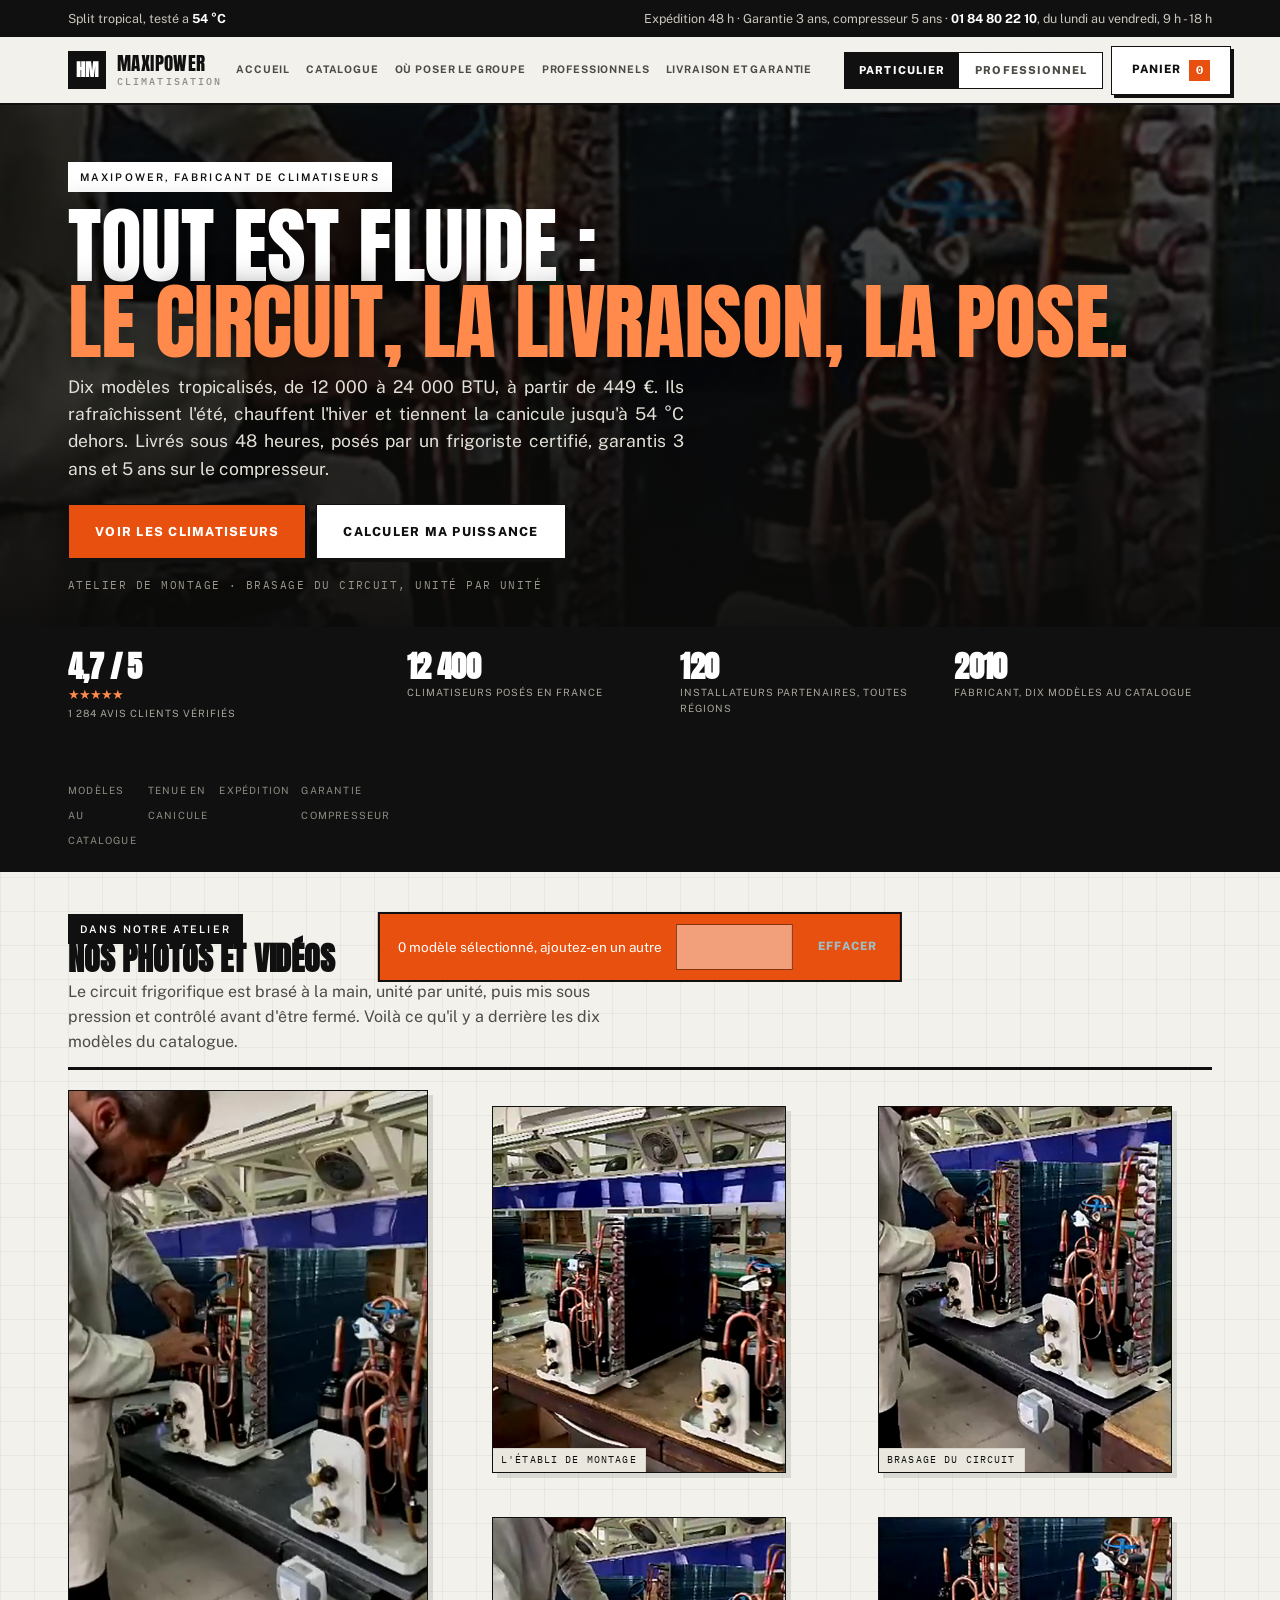
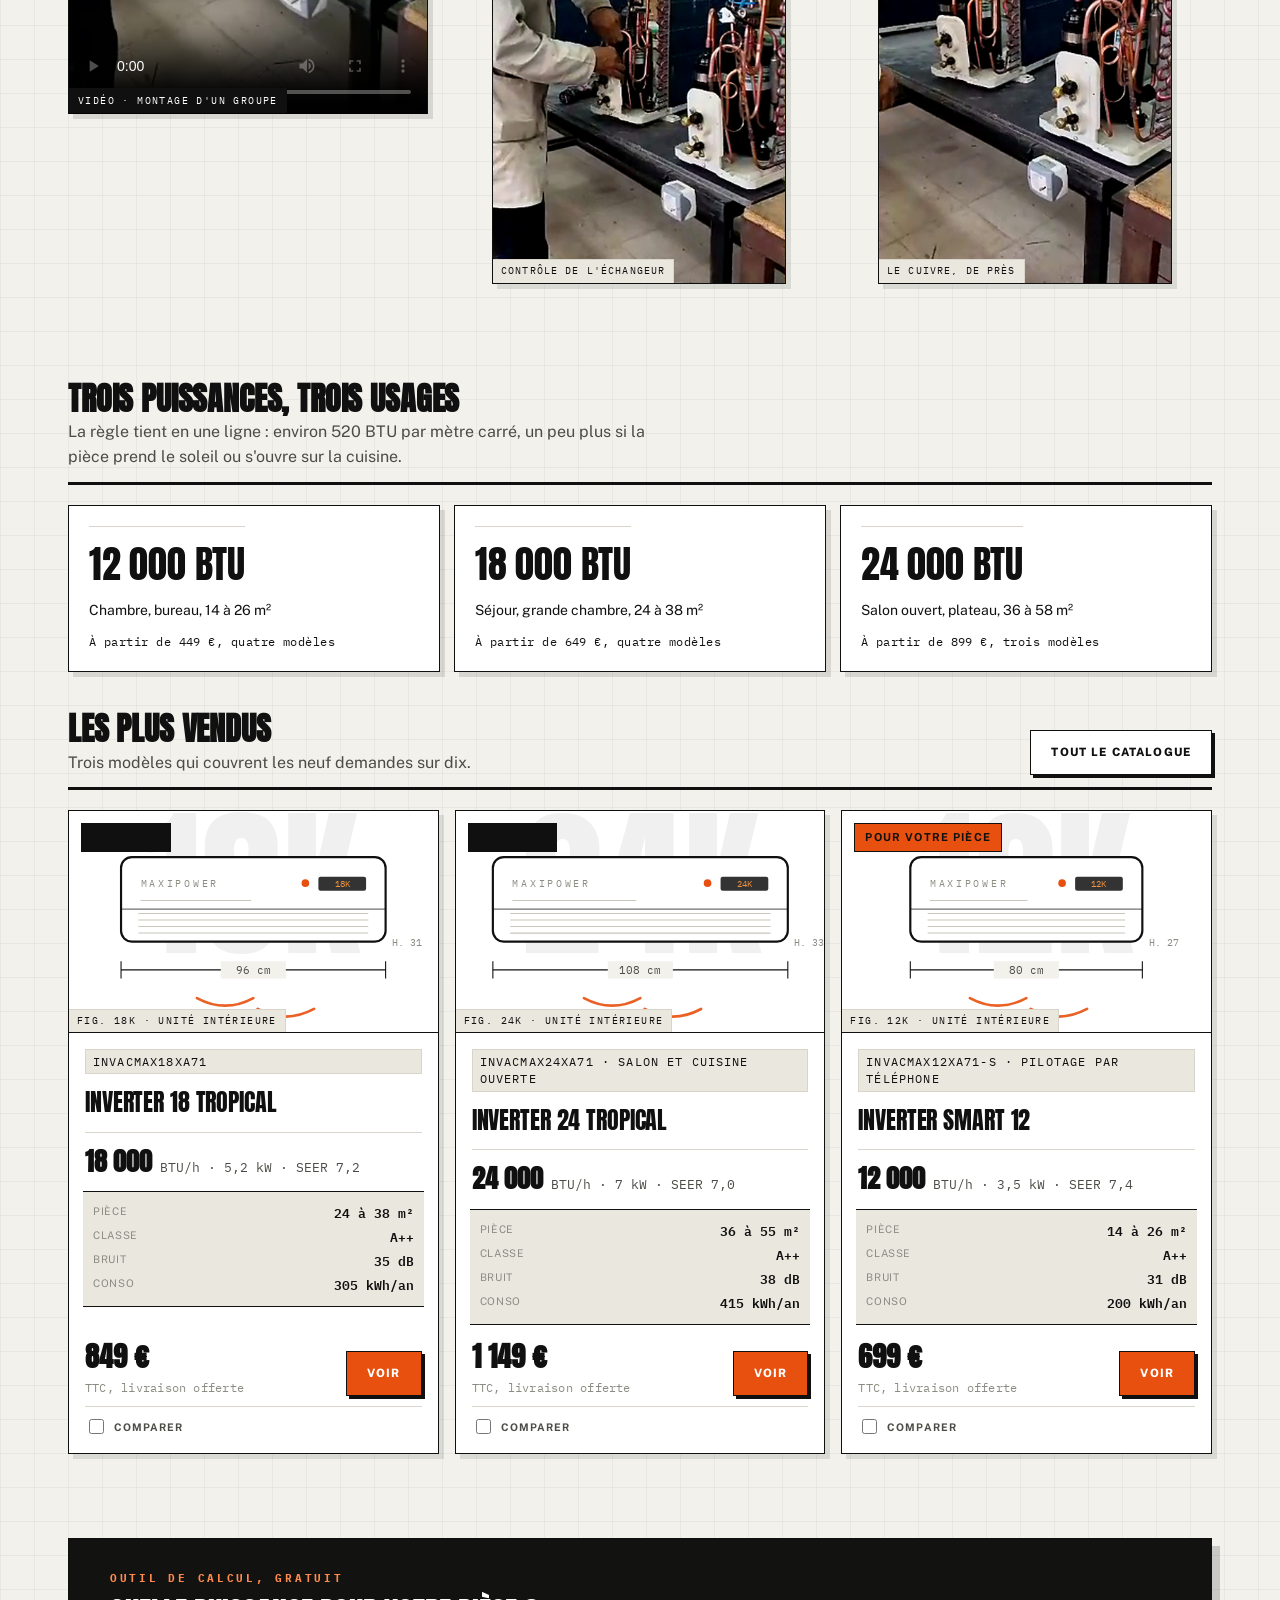
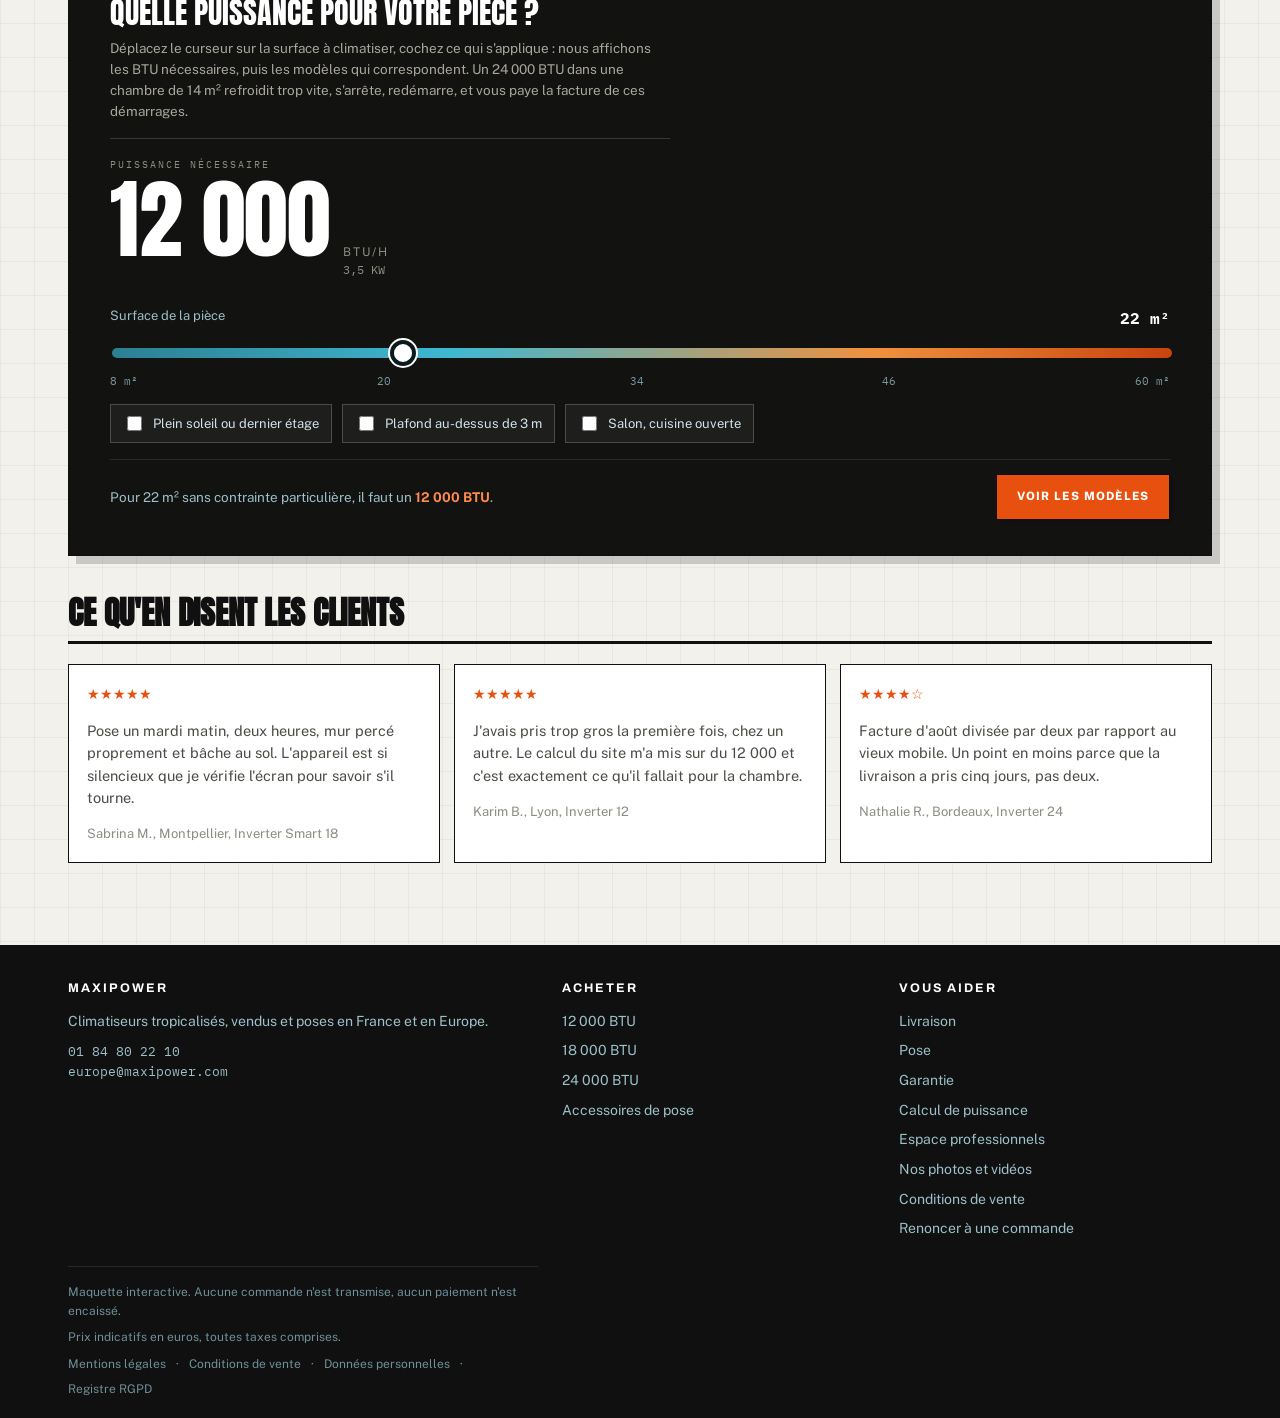
==== commit a2bd0475: "Logo : le sceau porte HM au lieu de MP Co-Authored-By: Claude Opus 5 <noreply@anthropic.com> Claude-" ====
--- a/index.html
+++ b/index.html
@@ -824,7 +824,7 @@
 <header class="chapeau">
   <div class="zone">
     <a class="marque" data-aller="accueil">
-      <span class="sceau">MP</span>
+      <span class="sceau">HM</span>
       <span class="marque-nom">MAXIPOWER<span>CLIMATISATION</span></span>
     </a>
     <nav class="liens">
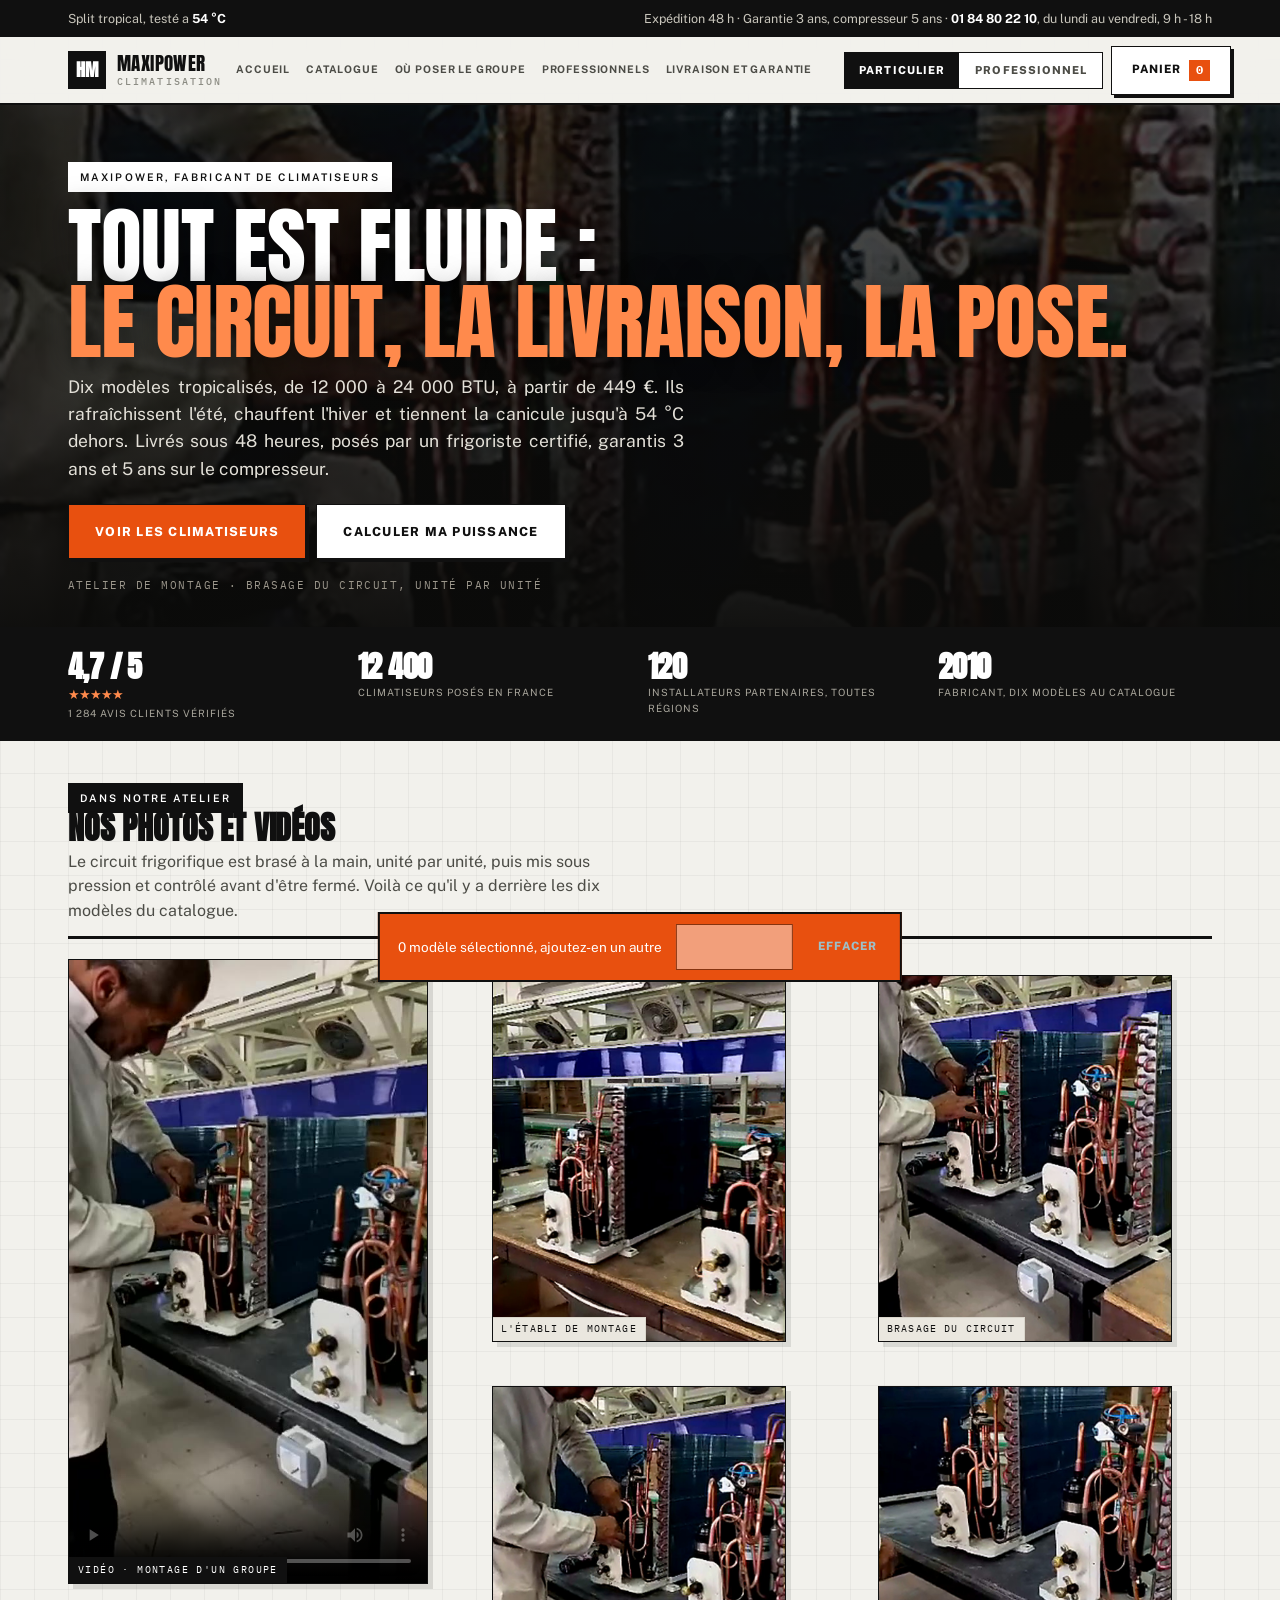
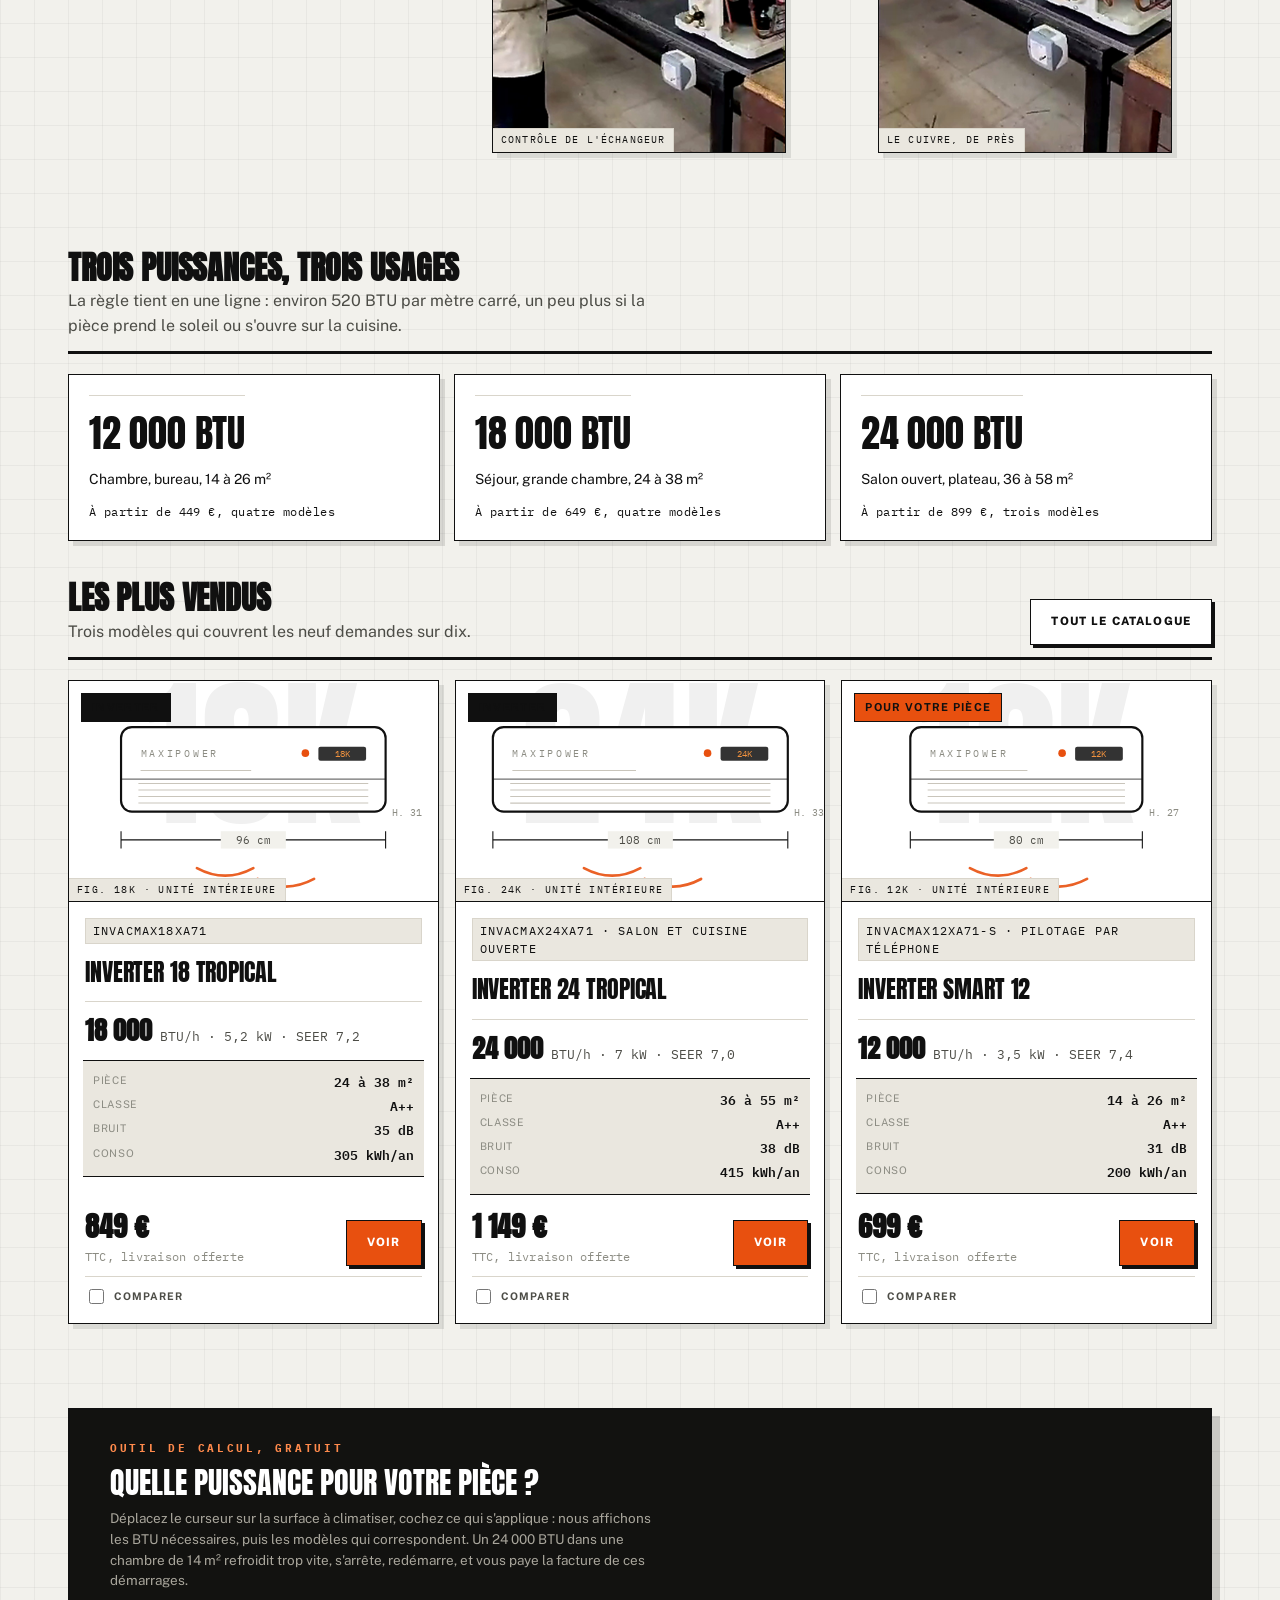
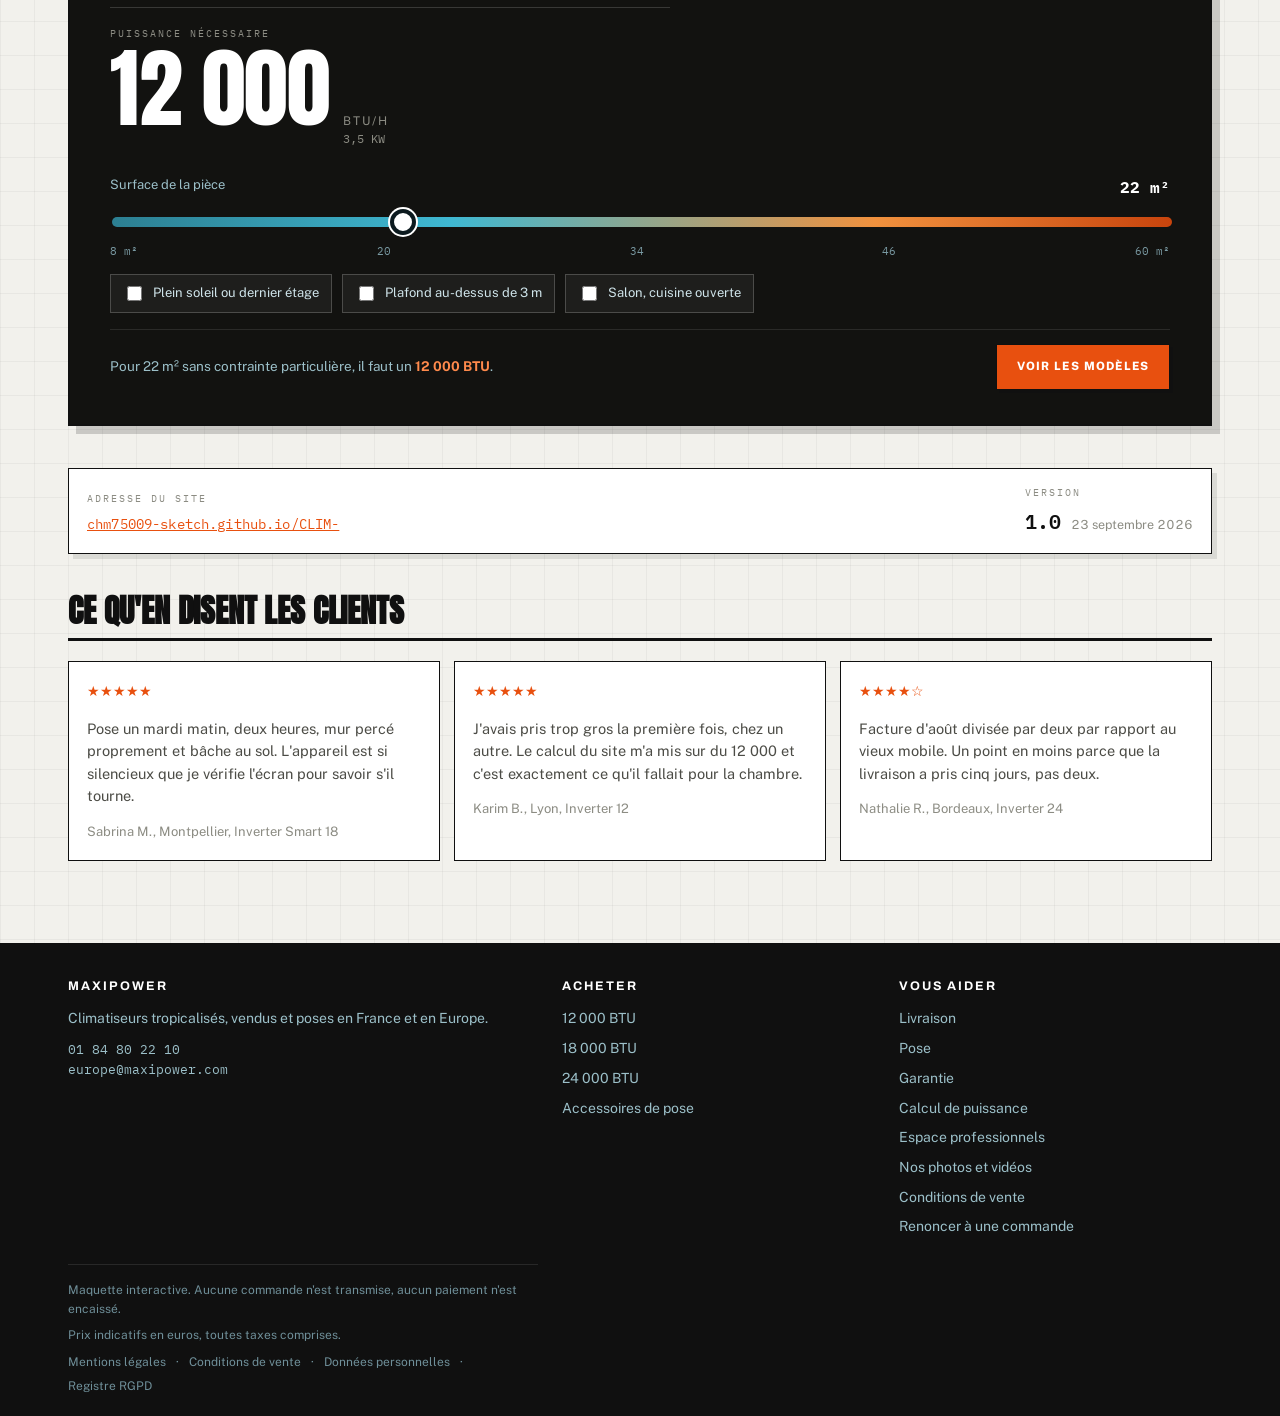
==== commit 0dba626c: "Adresse du site et version au bas de l'accueil Le générateur remplit l'adresse, le numéro de version" ====
--- a/index.html
+++ b/index.html
@@ -3,816 +3,21 @@
 <head>
 <meta charset="utf-8">
 <meta name="viewport" content="width=device-width, initial-scale=1, viewport-fit=cover">
-<meta name="description" content="MaxiPower, climatiseurs tropicalisés de 12 000 à 24 000 BTU, vendus et posés en France et en Europe. Particuliers et professionnels.">
+<title>MaxiPower : climatiseurs tropicalisés, vendus et posés en France</title>
+<meta name="description" content="Dix splits tropicalisés de 12 000 à 24 000 BTU, à partir de 449 euros TTC. Calcul de puissance, livraison sous 48 heures, pose par un frigoriste certifié, garantie 3 ans et 5 ans sur le compresseur.">
+<link rel="canonical" href="https://chm75009-sketch.github.io/CLIM-/">
 <meta name="theme-color" content="#101010">
+<meta property="og:type" content="website">
+<meta property="og:site_name" content="MaxiPower">
+<meta property="og:title" content="MaxiPower : climatiseurs tropicalisés, vendus et posés en France">
+<meta property="og:description" content="Dix splits tropicalisés de 12 000 à 24 000 BTU, à partir de 449 euros TTC. Calcul de puissance, livraison sous 48 heures, pose par un frigoriste certifié, garantie 3 ans et 5 ans sur le compresseur.">
+<meta property="og:url" content="https://chm75009-sketch.github.io/CLIM-/">
 <link rel="icon" href="data:,">
-<title>Boutique MaxiPower</title>
 <link rel="preconnect" href="https://fonts.gstatic.com" crossorigin>
 <link rel="stylesheet" href="https://fonts.googleapis.com/css2?family=Archivo:wdth,wght@100..125,400..900&family=Anton&family=Public+Sans:wght@400;500;600&family=IBM+Plex+Mono:wght@500;600&display=swap">
-<style>
-:root{
-  --ground:#E9EDEF; --surface:#FFFFFF; --surface-2:#F4F7F8; --panneau:#0C1A1F;
-  --ink:#0A1417; --ink-2:#455C62; --ink-3:#7A9099; --line:#D2DADD; --line-fort:#B6C3C8;
-  --glacier:#0E7F97; --glacier-fort:#09647A; --glacier-voile:#DCEFF4;
-  --ember:#C8440D; --ember-clair:#F0913E; --ember-voile:#FBE8DA;
-  --laiton:#8C7118; --ok:#0D7A55; --ok-voile:#DDF1E9;
-  --r:10px; --r-l:18px;
-  --ombre:0 1px 1px rgba(10,20,23,.04), 0 10px 26px rgba(10,20,23,.07);
-}
-@media (prefers-color-scheme: dark){
-  :root:not([data-theme="light"]){
-    --ground:#080F12; --surface:#101B1F; --surface-2:#16242A; --panneau:#060D10;
-    --ink:#E6EFF1; --ink-2:#9AB0B7; --ink-3:#70878F; --line:#22323A; --line-fort:#2F444D;
-    --glacier:#3FB8D2; --glacier-fort:#7FD8EA; --glacier-voile:#0E2A33;
-    --ember:#F2762E; --ember-clair:#F7A35F; --ember-voile:#2C1509;
-    --laiton:#CBA639; --ok:#3EBE91; --ok-voile:#0C2A22;
-    --ombre:0 1px 1px rgba(0,0,0,.4), 0 14px 34px rgba(0,0,0,.45);
-  }
-}
-:root[data-theme="dark"]{
-  --ground:#080F12; --surface:#101B1F; --surface-2:#16242A; --panneau:#060D10;
-  --ink:#E6EFF1; --ink-2:#9AB0B7; --ink-3:#70878F; --line:#22323A; --line-fort:#2F444D;
-  --glacier:#3FB8D2; --glacier-fort:#7FD8EA; --glacier-voile:#0E2A33;
-  --ember:#F2762E; --ember-clair:#F7A35F; --ember-voile:#2C1509;
-  --laiton:#CBA639; --ok:#3EBE91; --ok-voile:#0C2A22;
-  --ombre:0 1px 1px rgba(0,0,0,.4), 0 14px 34px rgba(0,0,0,.45);
-}
-
-*{box-sizing:border-box}
-body{margin:0; background:var(--ground); color:var(--ink); font-family:"Public Sans",-apple-system,BlinkMacSystemFont,"Segoe UI",Roboto,sans-serif; font-size:16px; line-height:1.55; -webkit-font-smoothing:antialiased}
-h1,h2,h3{font-family:"Archivo","Archivo Black",Impact,sans-serif; font-variation-settings:"wdth" 110; letter-spacing:-.02em; text-wrap:balance; margin:0}
-.mono{font-family:"IBM Plex Mono",ui-monospace,Menlo,monospace; font-variant-numeric:tabular-nums}
-.zone{width:100%; max-width:1180px; margin-inline:auto; padding-inline:18px}
-a{color:inherit}
-:focus-visible{outline:2px solid var(--glacier); outline-offset:2px; border-radius:4px}
-button{font:inherit}
-
-/* entete */
-.annonce{background:var(--panneau); color:#CFE4EA; font-size:12.5px}
-.annonce .zone{display:flex; gap:8px 24px; justify-content:space-between; align-items:center; padding-block:9px; flex-wrap:wrap}
-.annonce b{color:#fff}
-header.chapeau{position:sticky; top:0; z-index:30; background:color-mix(in srgb, var(--surface) 90%, transparent); backdrop-filter:blur(12px); border-bottom:1px solid var(--line)}
-.chapeau .zone{display:flex; align-items:center; gap:14px; height:66px}
-.marque{display:flex; align-items:center; gap:11px; text-decoration:none; cursor:pointer}
-.sceau{width:38px; height:38px; border-radius:11px; background:linear-gradient(150deg,var(--glacier),var(--glacier-fort)); display:grid; place-items:center; color:#fff; font-family:"Archivo"; font-weight:800; font-size:15px}
-.marque-nom{font-family:"Archivo"; font-weight:800; font-size:16.5px; line-height:1}
-.marque-nom span{display:block; font-family:"IBM Plex Mono"; font-size:9.5px; font-weight:500; color:var(--ink-3); margin-top:4px; letter-spacing:.14em}
-nav.liens{display:none; margin-left:auto; gap:22px; font-size:14.5px; font-weight:500}
-nav.liens a{text-decoration:none; color:var(--ink-2); padding-block:6px; border-bottom:2px solid transparent; cursor:pointer}
-nav.liens a:hover{color:var(--ink)}
-nav.liens a.actif{color:var(--ink); border-color:var(--glacier)}
-.outils{margin-left:auto; display:flex; align-items:center; gap:8px}
-nav.liens ~ .outils{margin-left:18px}
-@media(min-width:900px){nav.liens{display:flex}}
-.burger{display:inline-grid; place-items:center; width:42px; height:42px; border:1px solid var(--line-fort); background:var(--surface); border-radius:var(--r); cursor:pointer; color:var(--ink)}
-.burger:hover{border-color:var(--glacier)}
-.menu{display:none; border-top:1px solid var(--line); background:var(--surface); box-shadow:var(--ombre)}
-.menu.ouvert{display:block}
-.menu a{display:flex; align-items:center; justify-content:space-between; gap:12px; padding:14px 18px; text-decoration:none; border-bottom:1px solid var(--line); font-weight:600; cursor:pointer}
-.menu a:hover{background:var(--surface-2)}
-.menu a .flottant{font-family:"IBM Plex Mono"; font-size:12.5px; color:var(--ink-3); font-weight:500}
-.menu .groupe{padding:14px 18px 6px; font-size:11px; letter-spacing:.12em; text-transform:uppercase; color:var(--ink-3); font-weight:700}
-@media(min-width:900px){.burger{display:none} .menu{display:none !important}}
-.bouton{display:inline-flex; align-items:center; justify-content:center; gap:8px; border:1px solid var(--line-fort); background:var(--surface); color:var(--ink); font-weight:600; font-size:14.5px; padding:10px 16px; border-radius:var(--r); cursor:pointer; text-decoration:none; transition:background .15s, border-color .15s, transform .1s}
-.bouton:hover{border-color:var(--glacier)}
-.bouton:active{transform:translateY(1px)}
-.bouton.fort{background:var(--glacier); border-color:var(--glacier); color:#fff}
-.bouton.fort:hover{background:var(--glacier-fort); border-color:var(--glacier-fort)}
-.bouton.braise{background:var(--ember); border-color:var(--ember); color:#fff}
-.bouton.fantome{background:transparent; border-color:transparent; color:var(--ink-2); padding:10px}
-.bouton.grand{padding:14px 22px; font-size:16px}
-.bouton[disabled]{opacity:.45; cursor:not-allowed}
-.compte{min-width:21px; height:21px; padding-inline:6px; border-radius:999px; background:var(--ember); color:#fff; font-size:12px; font-weight:700; display:inline-grid; place-items:center; font-family:"IBM Plex Mono"}
-
-/* ecrans */
-.ecran{display:none}
-.ecran.actif{display:block}
-@keyframes apparait{from{opacity:.4} to{opacity:1}}
-section{padding-block:42px}
-.fil{font-size:13px; color:var(--ink-3); padding-block:16px 0}
-.fil a{cursor:pointer; text-decoration:none}
-.fil a:hover{text-decoration:underline}
-.tete{display:flex; align-items:flex-end; justify-content:space-between; gap:16px; flex-wrap:wrap; margin-bottom:20px}
-.tete h2{font-size:clamp(23px,4.2vw,32px); font-weight:800}
-.tete p{margin:6px 0 0; color:var(--ink-2); max-width:58ch}
-
-/* accueil */
-.hero{position:relative; overflow:hidden; border-bottom:1px solid var(--line)}
-.hero::before{content:""; position:absolute; inset:-10%; background:
-  radial-gradient(60% 70% at 78% 10%, color-mix(in srgb, var(--ember-clair) calc(var(--t,.4)*36%), transparent), transparent 68%),
-  radial-gradient(58% 66% at 10% 90%, color-mix(in srgb, var(--glacier) calc((1 - var(--t,.4))*32%), transparent), transparent 66%);
-  transition:background .45s ease; pointer-events:none}
-.hero .zone{position:relative; display:grid; gap:26px; padding-block:34px 40px}
-@media(min-width:940px){.hero .zone{grid-template-columns:1.04fr .96fr; gap:44px; padding-block:54px; align-items:center}}
-.oeil{display:inline-flex; align-items:center; gap:8px; font-size:12px; font-weight:600; letter-spacing:.13em; text-transform:uppercase; color:var(--ember); background:var(--ember-voile); border-radius:999px; padding:6px 13px}
-h1{font-size:clamp(32px,7vw,56px); font-weight:800; line-height:1.03; margin:16px 0 0}
-h1 em{font-style:normal; color:var(--glacier); display:block}
-.chapo{color:var(--ink-2); font-size:17px; max-width:48ch; margin:16px 0 0; text-align:justify; hyphens:auto}
-.actions{display:flex; flex-wrap:wrap; gap:10px; margin-top:22px}
-.faits{display:flex; flex-wrap:wrap; gap:10px 26px; margin-top:20px; padding-top:18px; border-top:1px solid var(--line)}
-.fait b{display:block; font-family:"IBM Plex Mono"; font-size:18px; font-weight:600}
-.fait span{font-size:12.5px; color:var(--ink-3)}
-
-.pupitre{background:var(--panneau); color:#E8F3F6; border-radius:var(--r-l); padding:20px; box-shadow:var(--ombre); border:1px solid rgba(255,255,255,.07)}
-.pupitre h2{font-size:14px; font-weight:700; letter-spacing:.1em; text-transform:uppercase; color:#8FB6C0; margin-bottom:14px}
-.lecture{display:flex; align-items:flex-end; gap:14px; flex-wrap:wrap}
-.lecture .chiffre{font-family:"IBM Plex Mono"; font-weight:600; font-size:clamp(42px,10vw,60px); line-height:.92; color:#fff}
-.lecture .unite{font-size:12px; color:#8FB6C0; letter-spacing:.16em; text-transform:uppercase; padding-bottom:8px}
-.reglette{margin:18px 0 4px}
-.reglette label{display:flex; justify-content:space-between; font-size:13px; color:#9CC0C9; margin-bottom:10px}
-.reglette label b{font-family:"IBM Plex Mono"; color:#fff; font-size:16px}
-input[type=range]{width:100%; -webkit-appearance:none; appearance:none; background:transparent}
-input[type=range]::-webkit-slider-runnable-track{height:10px; border-radius:999px; background:linear-gradient(90deg,#2C7F92,#3FB8D2 32%,#F0913E 72%,#C8440D)}
-input[type=range]::-moz-range-track{height:10px; border-radius:999px; background:linear-gradient(90deg,#2C7F92,#3FB8D2 32%,#F0913E 72%,#C8440D)}
-input[type=range]::-webkit-slider-thumb{-webkit-appearance:none; width:26px; height:26px; margin-top:-8px; border-radius:50%; background:#fff; border:4px solid #0C1A1F; box-shadow:0 0 0 2px #fff; cursor:grab}
-input[type=range]::-moz-range-thumb{width:26px; height:26px; border-radius:50%; background:#fff; border:4px solid #0C1A1F; box-shadow:0 0 0 2px #fff}
-.graduations{display:flex; justify-content:space-between; font-family:"IBM Plex Mono"; font-size:11px; color:#7A9AA3; margin-top:8px}
-.options{display:flex; flex-wrap:wrap; gap:8px; margin-top:14px}
-.bascule{display:inline-flex; align-items:center; gap:8px; font-size:13px; color:#CFE4EA; background:rgba(255,255,255,.05); border:1px solid rgba(255,255,255,.1); padding:8px 12px; border-radius:999px; cursor:pointer}
-.bascule input{accent-color:#3FB8D2; width:15px; height:15px}
-.bascule:has(input:checked){border-color:#3FB8D2; background:rgba(63,184,210,.14)}
-.verdict{margin-top:16px; padding-top:14px; border-top:1px solid rgba(255,255,255,.1); display:flex; gap:12px; align-items:center; flex-wrap:wrap}
-.verdict p{margin:0; font-size:13.5px; color:#9CC0C9; flex:1 1 180px}
-.verdict p b{color:#fff}
-
-.trois{display:grid; gap:14px; grid-template-columns:1fr}
-@media(min-width:760px){.trois{grid-template-columns:repeat(3,1fr)}}
-.porte{background:var(--surface); border:1px solid var(--line); border-radius:var(--r-l); padding:20px; cursor:pointer; text-align:left; display:flex; flex-direction:column; gap:6px; transition:border-color .2s, transform .2s}
-.porte:hover{border-color:var(--glacier); transform:translateY(-2px)}
-.porte b.btu{font-family:"IBM Plex Mono"; font-size:26px; font-weight:600; letter-spacing:-.02em}
-.porte span.piece{font-size:14px; color:var(--ink-2)}
-.porte span.des{font-size:13px; color:var(--ink-3); margin-top:6px}
-
-.avis{display:grid; gap:14px; grid-template-columns:1fr}
-@media(min-width:800px){.avis{grid-template-columns:repeat(3,1fr)}}
-.avis blockquote{margin:0; background:var(--surface); border:1px solid var(--line); border-radius:var(--r); padding:18px; font-size:14.5px; color:var(--ink-2)}
-.avis .etoiles{color:#E8A33D; font-size:14px}
-.avis cite{display:block; margin-top:10px; font-style:normal; font-size:13px; color:var(--ink-3)}
-
-/* catalogue */
-.catalogue{display:grid; gap:20px; align-items:start}
-@media(min-width:980px){.catalogue{grid-template-columns:258px 1fr; gap:28px}}
-.filtres{background:var(--surface); border:1px solid var(--line); border-radius:var(--r-l); padding:16px; position:sticky; top:82px}
-.filtres h3{font-size:14px; margin-bottom:10px}
-.bloc-filtre{padding:12px 0; border-top:1px solid var(--line)}
-.bloc-filtre:first-of-type{border-top:0; padding-top:0}
-.bloc-filtre p{margin:0 0 8px; font-size:12.5px; font-weight:700; letter-spacing:.04em; text-transform:uppercase; color:var(--ink-3)}
-.case{display:flex; align-items:center; gap:9px; padding:5px 0; font-size:14px; cursor:pointer}
-.case input{width:16px; height:16px; accent-color:var(--glacier)}
-.case .nb{margin-left:auto; color:var(--ink-3); font-size:12px; font-family:"IBM Plex Mono"}
-.recherche{position:relative; margin-bottom:14px}
-.recherche input{width:100%; padding:11px 12px 11px 34px; border:1px solid var(--line-fort); border-radius:var(--r); background:var(--surface); color:var(--ink); font:inherit; font-size:15px}
-.recherche svg{position:absolute; left:11px; top:12px; color:var(--ink-3)}
-.barre{display:flex; align-items:center; gap:10px; flex-wrap:wrap; margin-bottom:16px}
-.barre .compteur{font-size:13.5px; color:var(--ink-3); margin-right:auto; font-family:"IBM Plex Mono"}
-.barre select{padding:9px 11px; border:1px solid var(--line-fort); border-radius:var(--r); background:var(--surface); color:var(--ink); font:inherit; font-size:14px}
-.replier{display:block; width:100%}
-@media(min-width:980px){.replier{display:none}}
-.filtres.cache{display:none}
-@media(min-width:980px){.filtres.cache{display:block}}
-
-.grille{display:grid; gap:16px; grid-template-columns:1fr}
-@media(min-width:620px){.grille{grid-template-columns:repeat(2,1fr)}}
-@media(min-width:1100px){.grille{grid-template-columns:repeat(3,1fr)}}
-.article{background:var(--surface); border:1px solid var(--line); border-radius:var(--r-l); overflow:hidden; display:flex; flex-direction:column; transition:border-color .2s, transform .2s, box-shadow .2s}
-.article:hover{transform:translateY(-3px); box-shadow:var(--ombre)}
-.article.conseille{border-color:var(--glacier); box-shadow:0 0 0 1px var(--glacier)}
-.visuel{position:relative; aspect-ratio:5/3; background:linear-gradient(168deg,var(--surface-2), color-mix(in srgb, var(--glacier-voile) 70%, var(--surface-2))); border:0; padding:0; width:100%; cursor:pointer}
-.visuel svg{width:100%; height:100%; display:block}
-.drapeau{position:absolute; top:12px; left:12px; font-size:11px; font-weight:700; letter-spacing:.07em; text-transform:uppercase; padding:5px 10px; border-radius:999px; background:var(--glacier); color:#fff}
-.drapeau.chaud{background:var(--ember)}
-.drapeau.calme{background:var(--surface); color:var(--ink-2); border:1px solid var(--line-fort)}
-.corps{padding:16px; display:flex; flex-direction:column; gap:10px; flex:1}
-.reference{font-family:"IBM Plex Mono"; font-size:11.5px; letter-spacing:.06em; color:var(--ink-3); text-transform:uppercase}
-.article h3{font-size:18.5px; font-weight:800}
-.article h3 button{all:unset; cursor:pointer}
-.btu{font-family:"IBM Plex Mono"; font-size:13px; color:var(--ink-2)}
-.btu strong{font-size:21px; color:var(--ink); font-weight:600}
-.specs{display:grid; grid-template-columns:1fr; gap:4px; font-size:13px; border-top:1px solid var(--line); border-bottom:1px solid var(--line); padding-block:11px}
-.specs div{display:flex; justify-content:space-between; gap:8px}
-.specs span{color:var(--ink-3)}
-.specs b{font-family:"IBM Plex Mono"; font-weight:600}
-.pied-article{margin-top:auto; display:flex; align-items:flex-end; justify-content:space-between; gap:12px}
-.prix{font-family:"IBM Plex Mono"; font-size:21px; font-weight:600; letter-spacing:-.03em}
-.prix small{display:block; font-family:"Public Sans"; font-size:11.5px; color:var(--ink-3); font-weight:400; letter-spacing:0}
-.vide{grid-column:1/-1; border:1px dashed var(--line-fort); border-radius:var(--r-l); padding:34px; text-align:center; color:var(--ink-2)}
-
-/* fiche */
-.fiche{display:grid; gap:26px; padding-bottom:30px}
-@media(min-width:900px){.fiche{grid-template-columns:1.02fr .98fr; gap:40px}}
-.fiche .visuel{border:1px solid var(--line); border-radius:var(--r-l); cursor:default}
-.fiche h1{font-size:clamp(27px,5vw,40px); margin:8px 0 0}
-.note-ligne{display:flex; align-items:center; gap:8px; font-size:14px; color:var(--ink-2); margin-top:10px}
-.note-ligne .etoiles{color:#E8A33D}
-.resume{color:var(--ink-2); margin:14px 0 0}
-.atouts{margin:16px 0 0; padding-left:18px; color:var(--ink-2); font-size:15px}
-.atouts li{margin-bottom:6px}
-.table-specs{width:100%; border-collapse:collapse; font-size:14px; margin-top:20px}
-.table-specs th,.table-specs td{text-align:left; padding:10px 2px; border-bottom:1px solid var(--line)}
-.table-specs th{font-weight:500; color:var(--ink-3); width:52%}
-.table-specs td{font-family:"IBM Plex Mono"}
-.achat{background:var(--surface); border:1px solid var(--line); border-radius:var(--r-l); padding:18px; margin-top:20px; display:grid; gap:12px}
-.pose-option{display:flex; gap:11px; align-items:flex-start; border:1px solid var(--line-fort); border-radius:var(--r); padding:12px; cursor:pointer}
-.pose-option input{margin-top:3px; width:17px; height:17px; accent-color:var(--glacier)}
-.pose-option b{display:block; font-size:14.5px}
-.pose-option small{color:var(--ink-3)}
-.pose-option:has(input:checked){border-color:var(--glacier); background:var(--glacier-voile)}
-.ligne-achat{display:flex; gap:12px; align-items:center; flex-wrap:wrap}
-.quantite{display:inline-flex; align-items:center; border:1px solid var(--line-fort); border-radius:var(--r); overflow:hidden}
-.quantite button{width:34px; height:36px; border:0; background:var(--surface); color:var(--ink); font-size:17px; cursor:pointer}
-.quantite button:hover{background:var(--surface-2)}
-.quantite span{min-width:34px; text-align:center; font-family:"IBM Plex Mono"}
-
-/* panier */
-.panier{display:grid; gap:20px; align-items:start}
-@media(min-width:900px){.panier{grid-template-columns:1fr 330px; gap:28px}}
-.ligne{display:grid; grid-template-columns:96px 1fr; gap:14px; background:var(--surface); border:1px solid var(--line); border-radius:var(--r-l); padding:14px; margin-bottom:12px}
-.ligne .mini{border-radius:var(--r); overflow:hidden; background:var(--surface-2); border:1px solid var(--line); align-self:start}
-.ligne h3{font-size:16px}
-.ligne .meta{font-size:13px; color:var(--ink-3)}
-.ligne-bas{display:flex; align-items:center; gap:12px; flex-wrap:wrap; margin-top:10px}
-.supprimer{background:none; border:0; color:var(--ember); font-size:13px; cursor:pointer; padding:4px}
-.recap{background:var(--surface); border:1px solid var(--line); border-radius:var(--r-l); padding:18px; position:sticky; top:82px; display:grid; gap:8px}
-.recap h3{font-size:16px; margin-bottom:4px}
-.recap-ligne{display:flex; justify-content:space-between; font-size:14.5px; color:var(--ink-2)}
-.recap-ligne b{font-family:"IBM Plex Mono"; color:var(--ink)}
-.recap-total{display:flex; justify-content:space-between; align-items:baseline; border-top:1px solid var(--line); padding-top:12px; margin-top:6px; font-weight:700}
-.recap-total b{font-family:"IBM Plex Mono"; font-size:24px}
-
-/* commande */
-.commande{display:grid; gap:20px; align-items:start}
-@media(min-width:900px){.commande{grid-template-columns:1fr 330px; gap:28px}}
-.carte-form{background:var(--surface); border:1px solid var(--line); border-radius:var(--r-l); padding:20px; margin-bottom:14px}
-.carte-form h3{font-size:16px; margin-bottom:14px; display:flex; align-items:center; gap:9px}
-.carte-form h3 b{width:22px; height:22px; border-radius:50%; background:var(--glacier); color:#fff; display:grid; place-items:center; font-size:12px; font-family:"IBM Plex Mono"}
-.formulaire{display:grid; gap:13px}
-.duo{display:grid; grid-template-columns:1fr 1fr; gap:13px}
-.champ label{display:block; font-size:12.5px; font-weight:600; margin-bottom:5px; color:var(--ink-2)}
-.champ input,.champ select{width:100%; font:inherit; font-size:15px; padding:11px 12px; border:1px solid var(--line-fort); border-radius:var(--r); background:var(--surface); color:var(--ink)}
-.champ input.faux{border-color:var(--ember)}
-.mode{display:flex; align-items:center; gap:10px; border:1px solid var(--line-fort); border-radius:var(--r); padding:12px; cursor:pointer; font-size:14.5px; margin-bottom:8px}
-.mode input{accent-color:var(--glacier); width:16px; height:16px}
-.mode:has(input:checked){border-color:var(--glacier); background:var(--glacier-voile)}
-.mode .detail{margin-left:auto; color:var(--ink-3); font-size:12.5px; font-family:"IBM Plex Mono"}
-.fini{background:var(--surface); border:1px solid var(--line); border-radius:var(--r-l); padding:30px 22px; text-align:center; max-width:560px; margin-inline:auto}
-.fini .coche{width:56px; height:56px; border-radius:50%; background:var(--ok-voile); color:var(--ok); display:grid; place-items:center; margin:0 auto 16px; font-size:28px}
-.fini .numero{font-family:"IBM Plex Mono"; font-size:22px; font-weight:600; margin:12px 0}
-
-/* infos */
-.depliant{background:var(--surface); border:1px solid var(--line); border-radius:var(--r); margin-bottom:10px; overflow:hidden}
-.depliant summary{padding:15px 16px; cursor:pointer; font-weight:600; list-style:none; display:flex; justify-content:space-between; gap:12px}
-.depliant summary::-webkit-details-marker{display:none}
-.depliant summary::after{content:"+"; color:var(--glacier); font-size:20px; line-height:1}
-.depliant[open] summary::after{content:"\2212"}
-.depliant .dedans{padding:0 16px 16px; color:var(--ink-2); font-size:14.5px}
-
-/* pied */
-footer.socle{background:var(--panneau); color:#9CC0C9; margin-top:40px; padding-block:34px 20px; font-size:14px}
-footer.socle .zone{display:grid; gap:24px}
-@media(min-width:780px){footer.socle .zone{grid-template-columns:1.5fr 1fr 1fr}}
-footer.socle h4{color:#fff; font-size:12.5px; letter-spacing:.1em; text-transform:uppercase; margin:0 0 12px; font-family:"Archivo"}
-footer.socle ul{list-style:none; margin:0; padding:0; display:grid; gap:8px}
-footer.socle a{text-decoration:none; cursor:pointer}
-footer.socle a:hover{color:#fff}
-.mentions{border-top:1px solid rgba(255,255,255,.1); margin-top:26px; padding-top:16px; font-size:12px; color:#6F8F99; display:flex; flex-wrap:wrap; gap:8px 20px; justify-content:space-between}
-
-.message{position:fixed; left:50%; bottom:22px; transform:translate(-50%,16px); background:var(--ink); color:var(--ground); padding:12px 18px; border-radius:var(--r); font-size:14px; opacity:0; pointer-events:none; transition:all .24s ease; z-index:70; max-width:calc(100vw - 32px); text-align:center}
-.message.visible{opacity:1; transform:translate(-50%,0)}
-
-/* ---------- bascule particulier / professionnel ---------- */
-.segments{display:inline-flex; background:var(--surface-2); border:1px solid var(--line); border-radius:999px; padding:3px; gap:2px}
-.segments button{border:0; background:transparent; color:var(--ink-2); font-size:13.5px; font-weight:600; padding:7px 14px; border-radius:999px; cursor:pointer; white-space:nowrap}
-.segments button[aria-pressed="true"]{background:var(--ink); color:var(--surface)}
-@media(max-width:620px){.segments button{padding:7px 10px; font-size:12.5px}}
-
-/* ---------- espace professionnel ---------- */
-.pro-tete{background:var(--panneau); color:#DCEAEE; border-bottom:1px solid rgba(255,255,255,.08)}
-.pro-tete .zone{padding-block:34px 32px; display:grid; gap:20px}
-@media(min-width:900px){.pro-tete .zone{grid-template-columns:1.1fr .9fr; gap:40px; align-items:center; padding-block:46px}}
-.pro-tete h1{color:#fff; font-size:clamp(28px,5.4vw,44px)}
-.pro-tete p{color:#9CC0C9; margin:14px 0 0; font-size:16.5px}
-.pro-avantages{display:grid; gap:10px}
-.pro-avantage{display:flex; gap:11px; align-items:flex-start; background:rgba(255,255,255,.05); border:1px solid rgba(255,255,255,.1); border-radius:var(--r); padding:13px 14px}
-.pro-avantage b{color:#fff; display:block; font-size:14.5px}
-.pro-avantage span{color:#9CC0C9; font-size:13.5px}
-.pro-avantage i{font-style:normal; color:#7FD8EA; font-family:"IBM Plex Mono"; font-size:13px; min-width:44px}
-
-.metiers{display:grid; gap:12px; grid-template-columns:1fr}
-@media(min-width:560px){.metiers{grid-template-columns:repeat(2,1fr)}}
-@media(min-width:1000px){.metiers{grid-template-columns:repeat(auto-fit,minmax(215px,1fr))}}
-.metier{background:var(--surface); border:1px solid var(--line); border-radius:var(--r-l); padding:18px; text-align:left; cursor:pointer; display:flex; flex-direction:column; gap:6px; transition:border-color .2s, transform .2s}
-.metier:hover{border-color:var(--glacier); transform:translateY(-2px)}
-.metier[aria-pressed="true"]{border-color:var(--glacier); box-shadow:0 0 0 1px var(--glacier); background:var(--glacier-voile)}
-.metier .pictogramme{width:38px; height:38px; border-radius:11px; background:var(--glacier-voile); color:var(--glacier-fort); display:grid; place-items:center; margin-bottom:4px}
-.metier b{font-size:16.5px; font-family:"Archivo"; font-weight:800}
-.metier span{font-size:13.5px; color:var(--ink-2)}
-
-.atelier{display:grid; gap:20px; align-items:start; margin-top:22px}
-@media(min-width:900px){.atelier{grid-template-columns:1fr 380px; gap:28px}}
-.panneau-config{background:var(--surface); border:1px solid var(--line); border-radius:var(--r-l); padding:20px}
-.panneau-config h3{font-size:17px; margin-bottom:4px}
-.panneau-config .sous{color:var(--ink-2); font-size:14px; margin:0 0 16px}
-.curseur{margin-bottom:18px}
-.curseur label{display:flex; justify-content:space-between; align-items:baseline; font-size:14px; margin-bottom:8px}
-.curseur label b{font-family:"IBM Plex Mono"; font-size:17px}
-.curseur input[type=range]{width:100%}
-.curseur input[type=range]::-webkit-slider-runnable-track{height:8px; border-radius:999px; background:linear-gradient(90deg,var(--glacier),var(--ember-clair))}
-.curseur input[type=range]::-moz-range-track{height:8px; border-radius:999px; background:linear-gradient(90deg,var(--glacier),var(--ember-clair))}
-.curseur input[type=range]::-webkit-slider-thumb{-webkit-appearance:none; width:24px; height:24px; margin-top:-8px; border-radius:50%; background:var(--surface); border:3px solid var(--glacier); box-shadow:var(--ombre); cursor:grab}
-.curseur input[type=range]::-moz-range-thumb{width:24px; height:24px; border-radius:50%; background:var(--surface); border:3px solid var(--glacier)}
-.curseur .aide{font-size:12.5px; color:var(--ink-3)}
-.interrupteur{display:flex; align-items:center; gap:10px; border:1px solid var(--line-fort); border-radius:var(--r); padding:12px; cursor:pointer; font-size:14.5px; margin-bottom:10px}
-.interrupteur input{accent-color:var(--glacier); width:17px; height:17px}
-.interrupteur:has(input:checked){border-color:var(--glacier); background:var(--glacier-voile)}
-.interrupteur .note{margin-left:auto; font-size:12.5px; color:var(--ink-3); font-family:"IBM Plex Mono"}
-
-.devis{background:var(--surface); border:1px solid var(--line); border-radius:var(--r-l); padding:20px; position:sticky; top:82px}
-.devis h3{font-size:16px; margin-bottom:12px; display:flex; justify-content:space-between; align-items:baseline}
-.devis h3 span{font-family:"IBM Plex Mono"; font-size:12px; color:var(--ink-3); font-weight:400}
-.devis table{width:100%; border-collapse:collapse; font-size:13.5px}
-.devis td{padding:7px 0; border-bottom:1px solid var(--line); vertical-align:top}
-.devis td.q{font-family:"IBM Plex Mono"; width:34px; color:var(--ink-3)}
-.devis td.p{font-family:"IBM Plex Mono"; text-align:right; white-space:nowrap}
-.devis .zone-total{display:grid; gap:5px; margin-top:12px}
-.devis .l{display:flex; justify-content:space-between; font-size:13.5px; color:var(--ink-2)}
-.devis .l b{font-family:"IBM Plex Mono"; color:var(--ink)}
-.devis .l.remise b{color:var(--ok)}
-.devis .tot{display:flex; justify-content:space-between; align-items:baseline; border-top:1px solid var(--line); padding-top:11px; margin-top:6px; font-weight:700}
-.devis .tot b{font-family:"IBM Plex Mono"; font-size:23px}
-.devis .mention{font-size:12px; color:var(--ink-3); margin-top:6px}
-.paliers{display:flex; gap:6px; margin-top:14px; flex-wrap:wrap}
-.palier{font-family:"IBM Plex Mono"; font-size:11.5px; padding:5px 9px; border-radius:999px; border:1px solid var(--line); color:var(--ink-3)}
-.palier.atteint{border-color:var(--ok); color:var(--ok); background:var(--ok-voile)}
-
-
-/* ---------- compte professionnel ---------- */
-.compte-pro{display:grid; gap:20px; align-items:start}
-@media(min-width:920px){.compte-pro{grid-template-columns:1fr 330px; gap:28px}}
-.fiche-societe{background:var(--surface); border:1px solid var(--line); border-radius:var(--r-l); padding:22px}
-.fiche-societe h3{font-size:16px; margin:22px 0 12px; display:flex; align-items:center; gap:9px}
-.fiche-societe h3:first-child{margin-top:0}
-.fiche-societe h3 b{width:22px; height:22px; border-radius:50%; background:var(--glacier); color:#fff; display:grid; place-items:center; font-size:12px; font-family:"IBM Plex Mono"}
-.depot{display:flex; align-items:center; gap:12px; border:1px dashed var(--line-fort); border-radius:var(--r); padding:14px; cursor:pointer; background:var(--surface-2)}
-.depot:hover{border-color:var(--glacier)}
-.depot input[type=file]{display:none}
-.depot .icone{width:38px; height:38px; border-radius:10px; background:var(--glacier-voile); color:var(--glacier-fort); display:grid; place-items:center; flex:0 0 auto}
-.depot b{display:block; font-size:14.5px}
-.depot small{color:var(--ink-3)}
-.depot.rempli{border-style:solid; border-color:var(--ok); background:var(--ok-voile)}
-.depot.rempli .icone{background:var(--ok); color:#fff}
-.engagement{display:flex; gap:10px; align-items:flex-start; font-size:14px; color:var(--ink-2); margin-top:10px; cursor:pointer}
-.engagement input{margin-top:3px; width:17px; height:17px; accent-color:var(--glacier)}
-.aide-champ{font-size:12.5px; color:var(--ink-3); margin-top:5px}
-.aide-champ.faux{color:var(--ember)}
-.encart{background:var(--surface); border:1px solid var(--line); border-radius:var(--r-l); padding:20px; position:sticky; top:82px}
-.encart h3{font-size:15px; margin-bottom:12px}
-.encart ul{margin:0; padding-left:18px; color:var(--ink-2); font-size:14px; display:grid; gap:8px}
-.encart .rappel{margin-top:14px; padding-top:14px; border-top:1px solid var(--line); font-size:13px; color:var(--ink-3)}
-.jeton-societe{display:inline-flex; align-items:center; gap:8px; background:var(--glacier-voile); border:1px solid var(--glacier); color:var(--glacier-fort); border-radius:999px; padding:6px 12px; font-size:13px; font-weight:600; max-width:250px}
-.jeton-societe .rond{width:8px; height:8px; border-radius:50%; background:var(--ok); flex:0 0 auto}
-.jeton-societe .nom{overflow:hidden; text-overflow:ellipsis; white-space:nowrap}
-@media(max-width:1180px){.jeton-societe{display:none}}
-.bandeau-compte{display:flex; align-items:center; gap:12px; flex-wrap:wrap; background:var(--ok-voile); border:1px solid var(--ok); color:var(--ok); border-radius:var(--r); padding:12px 14px; font-size:14px; margin-bottom:20px}
-.bandeau-compte b{font-family:"IBM Plex Mono"}
-.bandeau-compte button{margin-left:auto}
-
-
-/* ---------- questionnaire de pre-etude ---------- */
-.parcours{display:flex; gap:6px; margin-bottom:18px; flex-wrap:wrap}
-.parcours button{flex:1 1 90px; border:0; background:transparent; padding:0; cursor:pointer; text-align:left}
-.parcours .tige{height:5px; border-radius:3px; background:var(--line); margin-bottom:7px}
-.parcours button[data-etat="faite"] .tige{background:var(--ok)}
-.parcours button[data-etat="ici"] .tige{background:var(--glacier)}
-.parcours span{font-size:11.5px; color:var(--ink-3); letter-spacing:.02em}
-.parcours button[data-etat="ici"] span{color:var(--ink); font-weight:600}
-
-.etape h3{font-size:19px; margin-bottom:4px}
-.etape .sous{color:var(--ink-2); font-size:14.5px; margin:0 0 18px}
-.groupe-q{margin-bottom:20px}
-.groupe-q > p.q{margin:0 0 9px; font-size:13px; font-weight:700; letter-spacing:.04em; text-transform:uppercase; color:var(--ink-3)}
-.choix{display:flex; flex-wrap:wrap; gap:8px}
-.choix label{border:1px solid var(--line-fort); border-radius:999px; padding:9px 14px; font-size:14px; cursor:pointer; display:inline-flex; align-items:center; gap:8px; background:var(--surface)}
-.choix label:hover{border-color:var(--glacier)}
-.choix input{position:absolute; opacity:0; width:0; height:0}
-.choix label:has(input:checked){border-color:var(--glacier); background:var(--glacier-voile); color:var(--glacier-fort); font-weight:600}
-.espaces{display:grid; gap:10px}
-.espace{display:grid; grid-template-columns:1fr; gap:10px; border:1px solid var(--line); border-radius:var(--r); padding:12px; background:var(--surface-2)}
-.espace.actif{border-color:var(--glacier); background:var(--glacier-voile)}
-.espace-tete{display:flex; align-items:center; gap:10px; font-size:15px; font-weight:600; cursor:pointer}
-.espace-tete input{width:17px; height:17px; accent-color:var(--glacier)}
-.espace-tete .cap{margin-left:auto; font-family:"IBM Plex Mono"; font-size:12.5px; color:var(--ink-3); font-weight:500}
-.espace-champs{display:none; grid-template-columns:repeat(auto-fit,minmax(130px,1fr)); gap:10px}
-.espace.actif .espace-champs{display:grid}
-.champ-court label{display:block; font-size:12px; color:var(--ink-2); margin-bottom:4px; font-weight:600}
-.champ-court input,.champ-court select{width:100%; font:inherit; font-size:14.5px; padding:8px 10px; border:1px solid var(--line-fort); border-radius:8px; background:var(--surface); color:var(--ink)}
-.navigation{display:flex; gap:10px; margin-top:22px; padding-top:18px; border-top:1px solid var(--line)}
-.navigation .bouton{flex:1}
-.vigilance{margin-top:14px; border-top:1px solid var(--line); padding-top:12px}
-.vigilance b{font-size:12.5px; letter-spacing:.04em; text-transform:uppercase; color:var(--ink-3); display:block; margin-bottom:8px}
-.vigilance ul{margin:0; padding-left:16px; font-size:13px; color:var(--ink-2); display:grid; gap:6px}
-.vigilance li::marker{color:var(--ember)}
-.pastille-etude{display:inline-block; background:var(--ember-voile); color:var(--ember); border-radius:6px; padding:2px 7px; font-size:11.5px; font-weight:700; margin-left:6px}
-.synthese-espace{font-size:12.5px; color:var(--ink-3)}
-table.recap-espaces{width:100%; border-collapse:collapse; font-size:13.5px; margin-top:6px}
-table.recap-espaces th{text-align:left; font-size:11.5px; text-transform:uppercase; letter-spacing:.05em; color:var(--ink-3); padding:6px 0; border-bottom:1px solid var(--line)}
-table.recap-espaces td{padding:8px 0; border-bottom:1px solid var(--line); vertical-align:top}
-table.recap-espaces td.n{font-family:"IBM Plex Mono"; text-align:right; white-space:nowrap}
-
-
-.verrou{border:1px solid var(--line); border-radius:var(--r); padding:16px; background:var(--surface-2); text-align:center; margin-top:12px}
-.verrou .cadenas{width:38px; height:38px; border-radius:50%; background:var(--glacier-voile); color:var(--glacier-fort); display:grid; place-items:center; margin:0 auto 10px}
-.verrou b{display:block; font-size:15px}
-.verrou p{margin:6px 0 12px; font-size:13.5px; color:var(--ink-2)}
-.masque{font-family:"IBM Plex Mono"; color:var(--ink-3); letter-spacing:.12em}
-
-
-/* ---------- preuves chiffrees ---------- */
-.preuves{background:var(--surface); border-bottom:1px solid var(--line)}
-.preuves .zone{display:grid; grid-template-columns:repeat(2,1fr); gap:16px; padding-block:20px}
-@media(min-width:820px){.preuves .zone{grid-template-columns:repeat(4,1fr)}}
-.preuve{display:flex; gap:11px; align-items:flex-start}
-.preuve .val{font-family:"IBM Plex Mono"; font-size:20px; font-weight:600; letter-spacing:-.02em; line-height:1.2}
-.preuve .quoi{font-size:13px; color:var(--ink-2)}
-.preuve .etoiles{color:#E8A33D; font-size:13px; letter-spacing:-1px}
-
-/* ---------- comparateur ---------- */
-.comparer{display:flex; align-items:center; gap:7px; font-size:12.5px; color:var(--ink-2); cursor:pointer; padding-top:4px}
-.comparer input{width:15px; height:15px; accent-color:var(--glacier)}
-.barre-comparer{position:fixed; left:50%; bottom:18px; transform:translate(-50%,100px); z-index:55;
-  background:var(--panneau); color:#E8F3F6; border-radius:999px; padding:10px 12px 10px 18px;
-  display:flex; align-items:center; gap:14px; box-shadow:var(--ombre); transition:transform .25s ease; max-width:calc(100vw - 24px)}
-.barre-comparer.visible{transform:translate(-50%,0)}
-.barre-comparer span{font-size:13.5px; white-space:nowrap; overflow:hidden; text-overflow:ellipsis}
-.voile-comp{position:fixed; inset:0; background:rgba(6,13,16,.55); z-index:60; display:none; padding:16px; overflow-y:auto}
-.voile-comp.ouvert{display:block}
-.boite-comp{background:var(--surface); border-radius:var(--r-l); max-width:900px; margin:24px auto; padding:20px; border:1px solid var(--line)}
-.boite-comp .tete-comp{display:flex; justify-content:space-between; align-items:center; gap:12px; margin-bottom:14px}
-.tableau-comp{width:100%; border-collapse:collapse; font-size:13.5px}
-.tableau-comp th, .tableau-comp td{padding:10px 8px; border-bottom:1px solid var(--line); text-align:left; vertical-align:top}
-.tableau-comp thead th{font-size:14.5px; font-family:"Archivo"; font-weight:800}
-.tableau-comp td.n{font-family:"IBM Plex Mono"}
-.tableau-comp tr td:first-child{color:var(--ink-3); width:30%}
-.enveloppe-comp{overflow-x:auto}
-
-@media (prefers-reduced-motion:reduce){*{transition:none !important; animation:none !important}}
-
-
-/* =====================================================================
-   IDENTITÉ B : LE FABRICANT INDUSTRIEL
-   Papier technique, grille apparente, filets nets, chiffres géants,
-   un seul accent, l'orange de signalétique. Ces règles passent en
-   dernier et remplacent celles du dessus.
-   ===================================================================== */
-:root, :root[data-theme="dark"], :root[data-theme="light"]{
-  --ground:#F2F1EC; --surface:#FFFFFF; --surface-2:#EAE7DF; --panneau:#121210;
-  --ink:#101010; --ink-2:#4C4C46; --ink-3:#8C8C83;
-  --line:#D9D5CB; --line-fort:#101010;
-  --glacier:#E8500F; --glacier-fort:#C43F08; --glacier-voile:#FBE6DA;
-  --ember:#E8500F; --ember-clair:#FF8A4C; --ember-voile:#FBE6DA;
-  --laiton:#9A7B14; --ok:#1F6F4A; --ok-voile:#E2F0E8;
-  --r:0px; --r-l:0px;
-  --ombre:none;
-}
-@media (prefers-color-scheme: dark){
-  :root:not([data-theme="light"]){
-    --ground:#F2F1EC; --surface:#FFFFFF; --surface-2:#EAE7DF; --panneau:#121210;
-    --ink:#101010; --ink-2:#4C4C46; --ink-3:#8C8C83;
-    --line:#D9D5CB; --line-fort:#101010;
-    --glacier:#E8500F; --glacier-fort:#C43F08; --glacier-voile:#FBE6DA;
-    --ember:#E8500F; --ember-clair:#FF8A4C; --ember-voile:#FBE6DA;
-    --ok:#1F6F4A; --ok-voile:#E2F0E8; --ombre:none;
-  }
-}
-
-/* le papier millimétré */
-body{
-  background:
-    repeating-linear-gradient(0deg, rgba(16,16,16,.045) 0 1px, transparent 1px 34px),
-    repeating-linear-gradient(90deg, rgba(16,16,16,.045) 0 1px, transparent 1px 34px),
-    var(--ground);
-  color:var(--ink);
-}
-
-/* typographie mécanique */
-h1, h2, .porte b.btu, .lecture .chiffre, .tableau-comp thead th, .pro-tete h1{
-  font-family:"Anton","Archivo",Impact,sans-serif; font-weight:400;
-  text-transform:uppercase; letter-spacing:-.005em;
-}
-h1{ font-size:clamp(42px,8.8vw,84px); line-height:.9; margin:18px 0 0 }
-h1 em{ color:var(--ember) }
-h2{ font-size:clamp(26px,5vw,46px); line-height:.95 }
-h3{ font-family:"Archivo",sans-serif; font-weight:800; text-transform:none }
-.chapo{ color:var(--ink-2); font-size:clamp(15px,1.6vw,17.5px) }
-.tete{ border-bottom:3px solid var(--ink); padding-bottom:12px }
-.oeil{ background:var(--ink); color:#fff; border-radius:0; letter-spacing:.2em; font-size:10.5px; padding:7px 12px }
-
-/* bandeaux et en-tête */
-.annonce{ background:var(--ink); color:#C9C6BC; border:0 }
-.annonce b{ color:#fff }
-header.chapeau{ background:rgba(242,241,236,.94); border-bottom:2px solid var(--ink) }
-.sceau{ background:var(--ink); color:#fff; border-radius:0; font-family:"Anton",sans-serif; font-size:18px }
-.marque-nom{ font-family:"Anton",sans-serif; font-weight:400; letter-spacing:.02em; font-size:19px; text-transform:uppercase }
-.marque-nom span{ letter-spacing:.22em; color:var(--ink-3) }
-nav.liens a{ color:var(--ink-2); text-transform:uppercase; font-size:11.5px; letter-spacing:.14em; font-weight:700 }
-nav.liens a.actif, nav.liens a:hover{ color:var(--ink); border-color:var(--ember) }
-
-/* commandes */
-.bouton{ background:#fff; border:1.5px solid var(--ink); color:var(--ink); border-radius:0;
-  text-transform:uppercase; letter-spacing:.1em; font-size:11.5px; font-weight:800; padding:13px 20px; box-shadow:3px 3px 0 var(--ink) }
-.bouton:hover{ background:var(--ink); color:#fff; box-shadow:none; transform:translate(3px,3px) }
-.bouton.fort{ background:var(--ember); border-color:var(--ink); color:#fff }
-.bouton.fort:hover{ background:var(--ink); color:#fff }
-.bouton.braise{ background:var(--ink); color:#fff }
-.bouton.fantome{ background:none; border-color:transparent; box-shadow:none; color:var(--ink-2) }
-.bouton.fantome:hover{ background:none; color:var(--ink); transform:none }
-.bouton.grand{ padding:17px 26px; font-size:12.5px }
-.compte{ background:var(--ember); color:#fff; border-radius:0; font-family:"IBM Plex Mono" }
-.segments{ background:#fff; border:1.5px solid var(--ink); border-radius:0; padding:0 }
-.segments button{ border-radius:0; text-transform:uppercase; letter-spacing:.1em; font-size:11px; font-weight:800; padding:9px 14px }
-.segments button[aria-pressed="true"]{ background:var(--ink); color:#fff }
-.jeton{ border-radius:0; border:1.5px solid var(--ink); font-weight:700 }
-.jeton[aria-pressed="true"]{ background:var(--ember); border-color:var(--ink); color:#fff }
-
-/* accueil */
-.hero{ border-bottom:2px solid var(--ink); background:transparent }
-.hero::before{ background:
-  radial-gradient(60% 60% at 85% 10%, rgba(232,80,15, calc(var(--t,.4) * .20)), transparent 70%) }
-.faits{ border-top:1px solid var(--ink) }
-.fait b{ font-family:"Anton",sans-serif; font-size:26px; color:var(--ink) }
-.fait span{ text-transform:uppercase; letter-spacing:.12em; font-size:10px; color:var(--ink-3) }
-.actions .bouton{ min-width:200px; justify-content:center }
-
-/* l'instrument, seul bloc noir de la page */
-.pupitre{ background:var(--panneau); border:2px solid var(--ink); border-radius:0; box-shadow:8px 8px 0 rgba(16,16,16,.18) }
-.pupitre h2{ font-family:"IBM Plex Mono",monospace; font-size:10.5px; letter-spacing:.26em; color:var(--ember-clair); text-transform:uppercase }
-.lecture .chiffre{ font-family:"Anton",sans-serif; font-size:clamp(58px,13vw,88px); color:#fff }
-.lecture .unite{ color:#8C8C83 }
-.bascule{ border-radius:0; border-color:rgba(255,255,255,.2) }
-.bascule:has(input:checked){ border-color:var(--ember-clair); background:rgba(232,80,15,.18) }
-.verdict p b{ color:var(--ember-clair) }
-
-/* preuves : une bande de chiffres */
-.preuves{ background:var(--ink); border:0 }
-.preuve .val{ font-family:"Anton",sans-serif; font-size:30px; color:#fff }
-.preuve .quoi{ color:#A9A69C; text-transform:uppercase; letter-spacing:.1em; font-size:10px }
-.preuve .etoiles{ color:var(--ember-clair) }
-
-/* portes de puissance */
-.porte{ background:#fff; border:1.5px solid var(--ink); border-radius:0; box-shadow:5px 5px 0 rgba(16,16,16,.12) }
-.porte:hover{ border-color:var(--ink); background:var(--surface-2); transform:translate(2px,2px); box-shadow:3px 3px 0 rgba(16,16,16,.12) }
-.porte b.btu{ font-size:38px }
-.porte span.piece{ color:var(--ink-2) }
-.porte span.des{ font-family:"IBM Plex Mono"; font-size:11.5px; letter-spacing:.04em }
-
-/* fiches produit : des documents, pas des cartes */
-.article{ background:#fff; border:1.5px solid var(--ink); border-radius:0; box-shadow:5px 5px 0 rgba(16,16,16,.10); position:relative }
-.article:hover{ transform:translate(2px,2px); box-shadow:3px 3px 0 rgba(16,16,16,.10) }
-.article.conseille{ box-shadow:5px 5px 0 var(--ember) }
-.visuel{ background:#fff; border-bottom:1.5px solid var(--ink); position:relative }
-.visuel::after{ content:attr(data-etiquette); position:absolute; left:0; bottom:0;
-  font-family:"IBM Plex Mono"; font-size:10px; letter-spacing:.14em; color:var(--ink-3);
-  background:var(--surface-2); border-top:1px solid var(--line); border-right:1px solid var(--line); padding:3px 8px }
-.drapeau{ border-radius:0; background:var(--ember); color:#fff; letter-spacing:.12em; border:1.5px solid var(--ink) }
-.drapeau.calme{ background:#fff; color:var(--ink); }
-.drapeau.chaud{ background:var(--ink); color:#fff }
-.corps{ position:relative; z-index:1 }
-.reference{ color:var(--ink); background:var(--surface-2); display:inline-block; padding:3px 7px; letter-spacing:.1em; border:1px solid var(--line) }
-.article h3{ font-family:"Anton",sans-serif; font-weight:400; text-transform:uppercase; font-size:24px; letter-spacing:-.005em }
-.btu{ border-top:1px solid var(--line); padding-top:8px }
-.btu strong{ font-family:"Anton",sans-serif; font-size:26px; color:var(--ink) }
-.specs{ border-top:1px solid var(--ink); border-bottom:1px solid var(--ink); background:var(--surface-2); padding:11px 10px; margin-inline:-2px }
-.specs span{ text-transform:uppercase; letter-spacing:.06em; font-size:10.5px }
-.prix{ font-family:"Anton",sans-serif; font-size:28px; letter-spacing:0 }
-.prix small{ font-family:"IBM Plex Mono"; letter-spacing:.02em }
-.comparer{ text-transform:uppercase; letter-spacing:.1em; font-size:10.5px; font-weight:700; border-top:1px solid var(--line); padding-top:9px }
-
-/* panneaux, formulaires, blocs */
-.filtres, .recap, .devis, .encart, .carte-form, .panneau-config, .fiche-societe, .acc, .ligne, .depliant, .brique, .duel, .achat, .verrou, .boite-comp, .avis blockquote, .metier, .vide, .pro-avantage{
-  background:#fff; border:1.5px solid var(--ink); border-radius:0; box-shadow:none }
-.brique{ border-left-width:6px }
-.bloc-filtre p{ color:var(--ink); letter-spacing:.16em; font-size:11px }
-.recherche input, .barre select, .champ input, .champ select, .champ-court input, .champ-court select, .tri select{
-  background:#fff; border:1.5px solid var(--ink); border-radius:0; color:var(--ink) }
-.mode, .pose-option, .interrupteur, .espace, .depot, .choix label{ border-radius:0; border-width:1.5px; border-color:var(--ink); background:#fff }
-.mode:has(input:checked), .pose-option:has(input:checked), .interrupteur:has(input:checked), .espace.actif, .choix label:has(input:checked){
-  background:var(--ember-voile); border-color:var(--ember) }
-.parcours .tige{ background:var(--line); height:6px; border:1px solid var(--ink) }
-.parcours button[data-etat="ici"] .tige{ background:var(--ember) }
-.parcours button[data-etat="faite"] .tige{ background:var(--ink) }
-.parcours span{ text-transform:uppercase; letter-spacing:.08em; font-size:10px }
-
-/* professionnels */
-.pro-tete{ background:var(--ink); border-bottom:2px solid var(--ink) }
-.pro-tete h1{ color:#fff }
-.pro-tete p{ color:#B9B6AC }
-.pro-avantage{ background:#fff; color:var(--ink) }
-.pro-avantage b{ color:var(--ink) }
-.pro-avantage span{ color:var(--ink-2) }
-.pro-avantage i{ color:var(--ember); font-family:"Anton",sans-serif; font-size:17px }
-.metier .pictogramme{ background:var(--ink); color:#fff; border-radius:0 }
-.metier[aria-pressed="true"]{ background:var(--ember-voile); box-shadow:4px 4px 0 var(--ember) }
-.metier b{ font-family:"Anton",sans-serif; font-weight:400; text-transform:uppercase; font-size:19px }
-.devis h3{ border-bottom:2px solid var(--ink); padding-bottom:8px }
-.devis .tot b{ font-family:"Anton",sans-serif; font-size:28px }
-.palier{ border-radius:0; border:1px solid var(--ink); font-size:10.5px; letter-spacing:.06em }
-.palier.atteint{ background:var(--ok-voile); border-color:var(--ok); color:var(--ok) }
-
-/* bas de page et divers */
-.rassure{ background:#fff; border-top:2px solid var(--ink); border-bottom:2px solid var(--ink) }
-.reseau{ background:var(--ink); border:0 }
-.reseau h2{ color:#fff }
-.pays{ border-radius:0; border:1px solid rgba(255,255,255,.25) }
-.pays.siege{ background:var(--ember); border-color:var(--ember); color:#fff }
-footer.socle{ background:var(--ink); border-top:0 }
-footer.socle h4{ letter-spacing:.16em }
-.barre-comparer{ background:var(--ember); color:#fff; border:2px solid var(--ink); border-radius:0 }
-.barre-comparer .bouton{ background:#fff; color:var(--ink); box-shadow:none; border-color:var(--ink) }
-.barre-comparer .bouton.fantome{ background:none; color:#fff; border-color:transparent }
-.message{ background:var(--ink); color:#fff; border-radius:0; letter-spacing:.06em; font-weight:700 }
-.tableau-comp thead th{ font-size:19px }
-.etoiles, .avis .etoiles, .note-ligne .etoiles{ color:var(--ember) }
-.remplissage.inverter{ background:var(--ember) }
-.remplissage.classique{ background:var(--ink) }
-.piste{ background:var(--surface-2); border:1px solid var(--ink); border-radius:0 }
-.economie{ background:var(--ok-voile); color:var(--ok); border:1.5px solid var(--ok); border-radius:0 }
-.fini .coche, .verrou .cadenas{ border-radius:0; background:var(--ember); color:#fff }
-.quantite{ border-radius:0; border-color:var(--ink); border-width:1.5px }
-.bandeau-compte{ border-radius:0; border-width:1.5px }
-.depliant summary::after{ color:var(--ember) }
-.jeton-societe{ border-radius:0; border-color:var(--ink); background:#fff; color:var(--ink) }
-.jeton-societe[hidden]{ display:none }
-.jeton-societe .rond{ background:var(--ok) }
-
-
-.titre-outil{ font-family:"Anton",sans-serif; font-size:clamp(22px,3.4vw,30px); color:#fff; text-transform:uppercase; line-height:1; margin:10px 0 10px }
-.mode-emploi{ color:#A9A69C; font-size:13.5px; margin:0 0 18px; padding-bottom:16px; border-bottom:1px solid rgba(255,255,255,.16) }
-.etiquette-lecture{ font-family:"IBM Plex Mono",monospace; font-size:10px; letter-spacing:.2em; text-transform:uppercase; color:#8C8C83; margin-bottom:6px }
-
-button{ color:inherit; -webkit-text-fill-color:currentColor }
-.metier, .porte, .visuel, .article h3 button, .parcours button{ color:var(--ink); -webkit-text-fill-color:var(--ink) }
-.metier b, .porte b.btu{ color:var(--ink); -webkit-text-fill-color:var(--ink) }
-.metier[aria-pressed="true"] b{ color:var(--ink) }
-.bouton.fort, .bouton.braise{ color:#fff; -webkit-text-fill-color:#fff }
-.segments button[aria-pressed="true"]{ color:#fff; -webkit-text-fill-color:#fff }
-
-.parcours{ display:block; margin-bottom:20px; padding-bottom:16px; border-bottom:1.5px solid var(--ink) }
-.parcours-tete{ display:flex; justify-content:space-between; font-family:"IBM Plex Mono",monospace;
-  font-size:11px; letter-spacing:.14em; text-transform:uppercase; color:var(--ink-2); margin-bottom:8px }
-.jauge{ height:10px; border:1.5px solid var(--ink); background:#fff }
-.jauge i{ display:block; height:100%; background:var(--ember); transition:width .3s ease }
-.points{ display:flex; gap:6px; margin-top:10px; flex-wrap:wrap }
-.point-etape{ width:36px; height:36px; border:1.5px solid var(--ink); background:#fff; cursor:pointer;
-  font-family:"IBM Plex Mono",monospace; font-size:13px; font-weight:600; color:var(--ink); padding:0 }
-.point-etape[data-etat="ici"]{ background:var(--ember); color:#fff; -webkit-text-fill-color:#fff }
-.point-etape[data-etat="faite"]{ background:var(--ink); color:#fff; -webkit-text-fill-color:#fff }
-.point-etape:hover{ outline:2px solid var(--ember); outline-offset:1px }
-.parcours button{ flex:none; text-align:center }
-.points .point-etape{ flex:0 0 36px; display:inline-grid; place-items:center }
-.espace-tete{ flex-wrap:wrap }
-.espace-tete .cap{ font-size:11px }
-@media(max-width:640px){ .espace-tete .cap{ display:none } }
-.panneau-config, .devis, .atelier > *{ min-width:0 }
-.espace-champs{ grid-template-columns:repeat(auto-fit,minmax(110px,1fr)) }
-.champ-court input, .champ-court select{ min-width:0 }
-
-/* en-tête sur téléphone : la bascule prend sa propre ligne */
-@media(max-width:760px){
-  .chapeau .zone{ height:auto; flex-wrap:wrap; gap:10px; padding-block:10px }
-  .marque{ flex:1 1 auto }
-  .outils{ margin-left:0; width:100%; flex-wrap:wrap; gap:8px }
-  .outils .panier-lien, .outils .bouton{ flex:1 1 auto }
-  .burger{ order:1 }
-  .segments{ order:3; flex:1 1 100%; width:100%; display:flex }
-  .segments button{ flex:1; padding:12px 8px; font-size:12px }
-}
-.etape h3{ font-family:"Anton",sans-serif; font-weight:400; text-transform:uppercase; font-size:clamp(20px,3.6vw,26px); margin-bottom:6px }
-
-.demarche{ border:1.5px solid var(--ink); background:#fff; padding:14px; margin-bottom:10px }
-.demarche.obligatoire{ border-left:6px solid var(--ember) }
-.demarche.vigilance{ border-left:6px solid var(--ink) }
-.demarche.libre{ border-left:6px solid var(--ok) }
-.demarche h4{ font-family:"Anton",sans-serif; font-weight:400; text-transform:uppercase; font-size:17px; margin:0 0 4px }
-.demarche .delai{ font-family:"IBM Plex Mono",monospace; font-size:11px; letter-spacing:.1em; text-transform:uppercase; color:var(--ember); display:block; margin-bottom:6px }
-.demarche p{ margin:0 0 8px; font-size:14px; color:var(--ink-2) }
-.demarche .source{ font-size:12px; color:var(--ink-3); border-top:1px solid var(--line); padding-top:7px }
-.modele-lettre{ background:var(--surface-2); border:1.5px solid var(--ink); padding:12px; font-size:13px; line-height:1.5; white-space:pre-wrap; margin-top:8px; max-height:260px; overflow:auto }
-
-@media(max-width:1320px){
-  nav.liens{ gap:16px }
-  nav.liens a{ font-size:10.5px; letter-spacing:.08em; white-space:nowrap }
-}
-.planches{ display:grid; grid-template-columns:1fr 1fr; gap:10px; margin-top:10px }
-.planches .visuel{ border:1.5px solid var(--ink); aspect-ratio:4/3 }
-.fiche .visuel{ border:1.5px solid var(--ink) }
-
-/* ---------- nos photos et vidéos ---------- */
-.medias{ display:grid; gap:16px; grid-template-columns:1fr }
-@media(min-width:900px){ .medias{ grid-template-columns:minmax(280px,360px) 1fr; gap:24px; align-items:start } }
-.cadre-video{ border:1.5px solid var(--ink); background:#000; box-shadow:5px 5px 0 rgba(16,16,16,.12); position:relative }
-.cadre-video video{ display:block; width:100%; height:auto; background:#000 }
-.cadre-video .legende{ position:absolute; left:0; bottom:0; background:var(--ink); color:#fff;
-  font-family:"IBM Plex Mono",monospace; font-size:10px; letter-spacing:.14em; padding:5px 9px; text-transform:uppercase }
-.galerie{ display:grid; grid-template-columns:repeat(2,1fr); gap:12px }
-@media(min-width:620px){ .galerie{ grid-template-columns:repeat(2,1fr) } }
-.cliche{ border:1.5px solid var(--ink); background:#fff; box-shadow:5px 5px 0 rgba(16,16,16,.10); position:relative; overflow:hidden }
-.cliche img{ display:block; width:100%; height:100%; object-fit:cover; aspect-ratio:4/5 }
-.cliche figcaption{ position:absolute; left:0; bottom:0; background:var(--surface-2); border-top:1px solid var(--line);
-  border-right:1px solid var(--line); font-family:"IBM Plex Mono",monospace; font-size:9.5px; letter-spacing:.12em;
-  padding:4px 8px; text-transform:uppercase; color:var(--ink) }
-.mot-atelier{ font-size:15px; color:var(--ink-2); margin:0 0 14px; max-width:60ch }
-
-/* ---------- accueil : la photo d'abord ---------- */
-.hero-photo{ position:relative; background:#0B0B0A; border-bottom:2px solid var(--ink); overflow:hidden }
-.hero-photo img{ position:absolute; inset:0; width:100%; height:100%; object-fit:cover; object-position:center 38%; opacity:.42 }
-.hero-photo::after{ content:""; position:absolute; inset:0;
-  background:linear-gradient(180deg, rgba(11,11,10,.35) 0%, rgba(11,11,10,.55) 55%, rgba(11,11,10,.92) 100%) }
-.hero-photo .zone{ position:relative; z-index:2; padding-block:44px 34px; min-height:clamp(400px,58vh,600px);
-  display:flex; flex-direction:column; justify-content:flex-end; align-items:flex-start }
-.hero-photo h1{ color:#fff; margin:16px 0 0; text-shadow:0 2px 30px rgba(0,0,0,.55) }
-.hero-photo h1 em{ color:var(--ember-clair) }
-.hero-photo .chapo{ color:#E3E0D8; max-width:56ch; margin-top:14px }
-.oeil.clair{ background:#fff; color:var(--ink) }
-.bouton.clair{ background:transparent; border-color:#fff; color:#fff; box-shadow:3px 3px 0 rgba(255,255,255,.35) }
-.bouton.clair:hover{ background:#fff; color:var(--ink); box-shadow:none }
-.credit-photo{ margin-top:18px; font-family:"IBM Plex Mono",monospace; font-size:10.5px; letter-spacing:.14em;
-  text-transform:uppercase; color:#9C978C }
-@media(max-width:620px){ .hero-photo .zone{ min-height:clamp(360px,54vh,520px) } }
-
-/* le calcul, en pleine largeur, plus bas dans la page */
-#outil .pupitre{ padding:26px }
-@media(min-width:900px){ #outil .pupitre{ padding:34px 40px } }
-#outil .lecture{ align-items:baseline }
-#outil .mode-emploi{ max-width:70ch }
-#outil .options{ gap:10px }
-
-/* ================= pages légales ================= */
-.legal-grille{display:grid; gap:26px; align-items:start}
-@media(min-width:900px){.legal-grille{grid-template-columns:250px minmax(0,1fr)}}
-.legal-menu{display:grid; gap:8px}
-@media(min-width:900px){.legal-menu{position:sticky; top:96px; display:grid; gap:0; border:1.5px solid var(--ink); background:var(--surface); box-shadow:4px 4px 0 var(--ink)}}
-.legal-menu button{
-  appearance:none; border:1.5px solid var(--ink); background:var(--surface); color:var(--ink);
-  font-family:"Archivo",sans-serif; font-weight:800; font-size:11.5px; letter-spacing:.11em; text-transform:uppercase;
-  padding:12px 14px; text-align:left; cursor:pointer; display:flex; gap:10px; align-items:baseline;
-}
-@media(min-width:900px){.legal-menu button{border:0; border-bottom:1px solid var(--line)}
-  .legal-menu button:last-child{border-bottom:0}}
-.legal-menu button span{font-family:"IBM Plex Mono",monospace; font-size:11px; color:var(--ink-3); font-weight:500}
-.legal-menu button:hover{background:var(--surface-2)}
-.legal-menu button.actif{background:var(--ink); color:#fff}
-.legal-menu button.actif span{color:#C9C6BC}
-
-.legal-corps{max-width:74ch; font-size:15.5px; color:var(--ink-2)}
-.legal-corps > p:first-child{margin-top:0}
-.legal-corps h3{
-  font-family:"Anton","Archivo",sans-serif; font-weight:400; text-transform:uppercase; letter-spacing:.01em;
-  color:var(--ink); font-size:clamp(17px,2.6vw,21px); line-height:1.1; margin:30px 0 10px;
-  padding-top:14px; border-top:2px solid var(--ink);
-}
-.legal-corps h3:first-of-type{margin-top:4px}
-.legal-corps h4{font-family:"Archivo",sans-serif; font-weight:800; font-size:14.5px; color:var(--ink); margin:18px 0 6px; text-transform:none}
-.legal-corps p{margin:0 0 12px}
-.legal-corps ul{margin:0 0 14px; padding-left:18px}
-.legal-corps li{margin-bottom:6px}
-.legal-corps b, .legal-corps strong{color:var(--ink)}
-.legal-corps a{color:var(--ember); text-decoration:underline; cursor:pointer}
-.retract{display:grid; gap:20px; align-items:start}
-@media(min-width:920px){.retract{grid-template-columns:1fr 340px; gap:28px}}
-.depliant .dedans a{color:var(--ember); text-decoration:underline; cursor:pointer; font-weight:600}
-.formule-type{background:var(--surface-2); border:1.5px solid var(--ink); padding:14px; font-size:13.5px; line-height:1.55; white-space:pre-wrap; margin-top:10px}
-.aide-champ a{color:var(--ember); text-decoration:underline; cursor:pointer; font-weight:600}
-.mentions .liens-legaux{display:flex; flex-wrap:wrap; gap:6px 10px; align-items:center}
-.mentions .liens-legaux a{cursor:pointer; text-decoration:none}
-.mentions .liens-legaux a:hover{text-decoration:underline}
-.legal-date{font-family:"IBM Plex Mono",monospace; font-size:12px; letter-spacing:.06em; text-transform:uppercase; color:var(--ink-3); margin-bottom:18px}
-
-.legal-cadre{border:1.5px solid var(--ink); background:var(--surface); box-shadow:4px 4px 0 var(--ink); padding:18px; margin:0 0 18px}
-.legal-cadre h4{margin-top:0}
-.legal-cadre p:last-child, .legal-cadre ul:last-child{margin-bottom:0}
-.legal-alerte{border-left:5px solid var(--ember); background:var(--ember-voile); padding:14px 16px; margin:0 0 18px; color:var(--ink)}
-.legal-alerte p:last-child{margin-bottom:0}
-
-.legal-fiche{border:1.5px solid var(--ink); background:var(--surface); margin:0 0 14px; overflow:hidden}
-.legal-fiche > summary{
-  padding:14px 16px; cursor:pointer; list-style:none; display:flex; justify-content:space-between; gap:12px; align-items:baseline;
-  font-family:"Archivo",sans-serif; font-weight:800; color:var(--ink); font-size:14.5px;
-}
-.legal-fiche > summary::-webkit-details-marker{display:none}
-.legal-fiche > summary::after{content:"+"; color:var(--ember); font-family:"IBM Plex Mono",monospace; font-size:19px; line-height:1}
-.legal-fiche[open] > summary::after{content:"\2212"}
-.legal-fiche[open] > summary{background:var(--ink); color:#fff}
-.legal-fiche[open] > summary::after{color:#fff}
-.legal-lignes{padding:4px 16px 16px; display:grid; gap:0}
-.legal-lignes > div{display:grid; gap:2px; padding:11px 0; border-bottom:1px solid var(--line)}
-.legal-lignes > div:last-child{border-bottom:0}
-@media(min-width:620px){.legal-lignes > div{grid-template-columns:190px minmax(0,1fr); gap:14px; align-items:baseline}}
-.legal-lignes dt, .legal-lignes .cle{
-  font-family:"IBM Plex Mono",monospace; font-size:11px; letter-spacing:.09em; text-transform:uppercase; color:var(--ink-3); font-weight:500;
-}
-.legal-lignes .val{color:var(--ink-2); font-size:14.5px}
-</style>
+<link rel="stylesheet" href="style.css">
 </head>
-<body>
+<body data-ecran="accueil">
 
 <div class="annonce">
   <div class="zone">
@@ -823,16 +28,16 @@
 
 <header class="chapeau">
   <div class="zone">
-    <a class="marque" data-aller="accueil">
+    <a href="./" class="marque" data-aller="accueil">
       <span class="sceau">HM</span>
       <span class="marque-nom">MAXIPOWER<span>CLIMATISATION</span></span>
     </a>
     <nav class="liens">
-      <a data-aller="accueil">Accueil</a>
-      <a data-aller="catalogue">Catalogue</a>
-      <a data-aller="pose">Où poser le groupe</a>
-      <a data-aller="pro">Professionnels</a>
-      <a data-aller="infos">Livraison et garantie</a>
+      <a href="./" data-aller="accueil">Accueil</a>
+      <a href="catalogue/" data-aller="catalogue">Catalogue</a>
+      <a href="ou-poser-le-groupe/" data-aller="pose">Où poser le groupe</a>
+      <a href="professionnels/" data-aller="pro">Professionnels</a>
+      <a href="livraison-pose-garantie/" data-aller="infos">Livraison et garantie</a>
     </nav>
     <div class="outils">
       <span class="jeton-societe" id="jeton-societe" hidden><span class="rond"></span><span class="nom"></span></span>
@@ -847,25 +52,25 @@
     </div>
   </div>
   <nav class="menu" id="menu" aria-label="Menu principal">
-    <a data-aller="accueil">Accueil <span class="flottant">calcul de puissance</span></a>
-    <a data-aller="catalogue">Catalogue <span class="flottant">14 références</span></a>
-    <a data-aller="accueil" data-ancre="atelier">Nos photos et vidéos <span class="flottant">l'atelier</span></a>
+    <a href="./" data-aller="accueil">Accueil <span class="flottant">calcul de puissance</span></a>
+    <a href="catalogue/" data-aller="catalogue">Catalogue <span class="flottant">14 références</span></a>
+    <a href="./" data-aller="accueil" data-ancre="atelier">Nos photos et vidéos <span class="flottant">l'atelier</span></a>
     <div class="groupe">Par puissance</div>
     <a data-puissance="12000">12 000 BTU <span class="flottant">14 à 26 m&sup2;</span></a>
     <a data-puissance="18000">18 000 BTU <span class="flottant">24 à 38 m&sup2;</span></a>
     <a data-puissance="24000">24 000 BTU <span class="flottant">36 à 58 m&sup2;</span></a>
     <a data-accessoires>Accessoires de pose <span class="flottant">4 références</span></a>
-    <a data-aller="pose">Où poser le groupe <span class="flottant">démarches</span></a>
+    <a href="ou-poser-le-groupe/" data-aller="pose">Où poser le groupe <span class="flottant">démarches</span></a>
     <div class="groupe">Professionnels</div>
-    <a data-aller="pro">Hôtel, restaurant, bar, bureau <span class="flottant">devis en ligne</span></a>
+    <a href="professionnels/" data-aller="pro">Hôtel, restaurant, bar, bureau <span class="flottant">devis en ligne</span></a>
     <div class="groupe">Vous aider</div>
-    <a data-aller="infos">Livraison, pose, garantie</a>
-    <a data-aller="panier">Panier <span class="flottant" id="menu-compte">0 article</span></a>
+    <a href="livraison-pose-garantie/" data-aller="infos">Livraison, pose, garantie</a>
+    <a href="panier/" data-aller="panier">Panier <span class="flottant" id="menu-compte">0 article</span></a>
     <div class="groupe">Informations légales</div>
-    <a data-legal="mentions">Mentions légales</a>
-    <a data-legal="cgv">Conditions de vente <span class="flottant">particuliers et pros</span></a>
-    <a data-legal="donnees">Données personnelles <span class="flottant">RGPD</span></a>
-    <a data-aller="retractation">Renoncer à une commande <span class="flottant">14 jours</span></a>
+    <a href="mentions-legales/" data-legal="mentions">Mentions légales</a>
+    <a href="conditions-de-vente/" data-legal="cgv">Conditions de vente <span class="flottant">particuliers et pros</span></a>
+    <a href="donnees-personnelles/" data-legal="donnees">Données personnelles <span class="flottant">RGPD</span></a>
+    <a href="retractation/" data-aller="retractation">Renoncer à une commande <span class="flottant">14 jours</span></a>
   </nav>
 </header>
 
@@ -965,6 +170,19 @@
     </section>
 
     <section class="zone" style="padding-top:0">
+      <div class="plaque">
+        <div>
+          <span class="plaque-titre">Adresse du site</span>
+          <a class="plaque-lien mono" href="https://chm75009-sketch.github.io/CLIM-/">chm75009-sketch.github.io/CLIM-</a>
+        </div>
+        <div class="plaque-version">
+          <span class="plaque-titre">Version</span>
+          <span class="mono">1.0<small>23 septembre 2026</small></span>
+        </div>
+      </div>
+    </section>
+
+    <section class="zone" style="padding-top:0">
       <div class="tete"><div><h2>Ce qu'en disent les clients</h2></div></div>
       <div class="avis">
         <blockquote><span class="etoiles">&#9733;&#9733;&#9733;&#9733;&#9733;</span><p>Pose un mardi matin, deux heures, mur percé proprement et bâche au sol. L'appareil est si silencieux que je vérifie l'écran pour savoir s'il tourne.</p><cite>Sabrina M., Montpellier, Inverter Smart 18</cite></blockquote>
@@ -977,7 +195,7 @@
   <!-- ================= CATALOGUE ================= -->
   <div class="ecran" id="ecran-catalogue">
     <div class="zone">
-      <div class="fil"><a data-aller="accueil">Accueil</a> / Catalogue</div>
+      <div class="fil"><a href="./" data-aller="accueil">Accueil</a> / Catalogue</div>
       <div class="tete"><div><h2>Le catalogue</h2><p>Dix splits tropicalisés et quatre accessoires de pose. Prix TTC, livraison offerte, pose en option.</p></div></div>
 
       <div class="catalogue">
@@ -1042,7 +260,7 @@
   <!-- ================= FICHE ================= -->
   <div class="ecran" id="ecran-produit">
     <div class="zone">
-      <div class="fil"><a data-aller="accueil">Accueil</a> / <a data-aller="catalogue">Catalogue</a> / <span id="fil-produit"></span></div>
+      <div class="fil"><a href="./" data-aller="accueil">Accueil</a> / <a href="catalogue/" data-aller="catalogue">Catalogue</a> / <span id="fil-produit"></span></div>
       <div class="fiche" id="fiche"></div>
       <section style="padding-top:0">
         <div class="tete"><div><h2>Dans la même puissance</h2></div></div>
@@ -1054,7 +272,7 @@
   <!-- ================= PANIER ================= -->
   <div class="ecran" id="ecran-panier">
     <div class="zone">
-      <div class="fil"><a data-aller="accueil">Accueil</a> / Panier</div>
+      <div class="fil"><a href="./" data-aller="accueil">Accueil</a> / Panier</div>
       <div class="tete"><div><h2 id="titre-panier">Votre panier</h2></div></div>
       <div class="panier">
         <div id="lignes"></div>
@@ -1066,7 +284,7 @@
   <!-- ================= COMMANDE ================= -->
   <div class="ecran" id="ecran-commande">
     <div class="zone">
-      <div class="fil"><a data-aller="panier">Panier</a> / Commande</div>
+      <div class="fil"><a href="panier/" data-aller="panier">Panier</a> / Commande</div>
       <div class="tete"><div><h2 id="titre-commande">Votre commande</h2><p id="sous-commande">Trois blocs, rien de plus. Le paiement n'est pas encaissé, c'est une maquette.</p></div></div>
       <div class="commande">
         <form id="form-commande" novalidate>
@@ -1108,7 +326,7 @@
           <div class="carte-form">
             <h3><b>4</b> Ce que vous acceptez</h3>
             <label class="engagement"><input type="checkbox" id="accepte-cgv"> <span id="texte-accepte">J'ai lu et j'accepte les conditions générales de vente, et j'ai pris connaissance de la politique de confidentialité.</span></label>
-            <p class="aide-champ">Les lire : <a data-legal="cgv">conditions de vente</a> &middot; <a data-legal="donnees">données personnelles</a> &middot; <a data-legal="mentions">mentions légales</a></p>
+            <p class="aide-champ">Les lire : <a href="conditions-de-vente/" data-legal="cgv">conditions de vente</a> &middot; <a href="donnees-personnelles/" data-legal="donnees">données personnelles</a> &middot; <a href="mentions-legales/" data-legal="mentions">mentions légales</a></p>
             <label class="engagement" id="ligne-pose-expresse" hidden><input type="checkbox" id="accepte-pose"> <span>Je demande que la pose et la mise en service aient lieu avant la fin du délai de rétractation, et je renonce expressément à ce droit pour cette seule prestation, une fois qu'elle est exécutée.</span></label>
             <p class="aide-champ" id="rappel-droits">Quatorze jours pour vous rétracter, à compter du lendemain de la réception, frais de retour à notre charge. Les garanties légales de conformité et des vices cachés s'appliquent en plus de notre garantie de trois ans.</p>
           </div>
@@ -1128,7 +346,7 @@
         <p style="color:var(--ink-2)" id="recap-fin"></p>
         <p style="color:var(--ink-3); font-size:12.5px; margin-top:18px">Maquette : rien n'a été transmis, rien n'a été encaissé.</p>
         <button class="bouton grand fort" type="button" data-aller="accueil" style="margin-top:12px">Revenir à la boutique</button>
-        <p class="aide-champ" style="margin-top:16px">Vous avez quatorze jours pour changer d'avis, à compter du lendemain de la réception : <a data-aller="retractation">renoncer au contrat ici</a>.</p>
+        <p class="aide-champ" style="margin-top:16px">Vous avez quatorze jours pour changer d'avis, à compter du lendemain de la réception : <a href="retractation/" data-aller="retractation">renoncer au contrat ici</a>.</p>
       </div>
     </div>
   </div>
@@ -1136,7 +354,7 @@
   <!-- ================= OÙ POSER LE GROUPE ================= -->
   <div class="ecran" id="ecran-pose">
     <div class="zone">
-      <div class="fil"><a data-aller="accueil">Accueil</a> / Où poser le groupe</div>
+      <div class="fil"><a href="./" data-aller="accueil">Accueil</a> / Où poser le groupe</div>
       <div class="tete">
         <div>
           <span class="oeil">Avant d'acheter</span>
@@ -1244,7 +462,7 @@
                 <input type="file" id="kbis" accept=".pdf,.jpg,.jpeg,.png">
               </label>
               <label class="engagement"><input type="checkbox" id="conditions" required> J'accepte les conditions générales de vente, j'ai pris connaissance de la politique de confidentialité et je certifie exacts les renseignements portés ci-dessus.</label>
-              <p class="aide-champ">Les lire : <a data-legal="cgv">conditions de vente</a> &middot; <a data-legal="donnees">données personnelles</a></p>
+              <p class="aide-champ">Les lire : <a href="conditions-de-vente/" data-legal="cgv">conditions de vente</a> &middot; <a href="donnees-personnelles/" data-legal="donnees">données personnelles</a></p>
             </div>
 
             <button class="bouton fort grand" type="button" id="creer-compte" style="width:100%; margin-top:18px">Ouvrir le compte et accéder au devis</button>
@@ -1271,7 +489,7 @@
   <!-- ================= INFOS ================= -->
   <div class="ecran" id="ecran-infos">
     <div class="zone">
-      <div class="fil"><a data-aller="accueil">Accueil</a> / Livraison et garantie</div>
+      <div class="fil"><a href="./" data-aller="accueil">Accueil</a> / Livraison et garantie</div>
       <div class="tete"><div><h2>Livraison, pose, garantie</h2><p>Les six questions qu'on nous pose au téléphone, avec la réponse exacte.</p></div></div>
       <div style="max-width:760px">
         <details class="depliant" open><summary>Quand serai-je livré</summary><div class="dedans">Expédition sous 48 heures ouvrées, livraison par transporteur au pied de l'immeuble ou devant la maison. Vous recevez un créneau de deux heures la veille. Pour la Corse et les îles, comptez cinq jours.</div></details>
@@ -1279,7 +497,7 @@
         <details class="depliant"><summary>Puis-je poser moi-même</summary><div class="dedans">Le raccordement du circuit frigorifique demande un professionnel certifié. Vous pouvez préparer le percement et le support, nous faisons le reste. Les climatiseurs livrés avec liaison préremplie ne dispensent pas de la mise en service.</div></details>
         <details class="depliant"><summary>Si l'appareil ne me convient pas</summary><div class="dedans">Tant qu'il n'est pas posé et qu'il est dans son emballage, vous avez quatorze jours pour nous dire que vous vous rétractez, à compter du lendemain de la réception. Nous remboursons la totalité, frais de livraison compris, au plus tard quatorze jours après avoir reçu votre décision. Le retour est à notre charge. Une fois l'appareil posé et mis en service, il n'est plus repris.</div></details>
         <details class="depliant"><summary>Que couvre la garantie commerciale</summary><div class="dedans">Trois ans sur l'appareil, cinq ans sur le compresseur, à partir de la date de mise en service. Pièces, main-d'oeuvre et déplacement compris. Elle tombe si un tiers non certifié ouvre le circuit. Elle s'ajoute aux garanties légales ci-dessous et ne les remplace pas.</div></details>
-        <details class="depliant"><summary>Et les garanties légales</summary><div class="dedans">Elles sont dues quoi qu'il arrive, sans frais. La garantie légale de conformité vous donne deux ans à compter de la livraison ; pendant ces deux ans, sur un appareil neuf, c'est à nous de prouver que le défaut n'existait pas à la vente. Vous choisissez la réparation ou le remplacement, sous trente jours ; une réparation prolonge la garantie de douze mois. Si rien de tout cela n'est possible, vous obtenez une réduction du prix ou le remboursement. La garantie des vices cachés, elle, vous donne deux ans à compter du jour où vous découvrez le défaut. Le détail figure dans les <a data-legal="cgv">conditions de vente</a>.</div></details>
+        <details class="depliant"><summary>Et les garanties légales</summary><div class="dedans">Elles sont dues quoi qu'il arrive, sans frais. La garantie légale de conformité vous donne deux ans à compter de la livraison ; pendant ces deux ans, sur un appareil neuf, c'est à nous de prouver que le défaut n'existait pas à la vente. Vous choisissez la réparation ou le remplacement, sous trente jours ; une réparation prolonge la garantie de douze mois. Si rien de tout cela n'est possible, vous obtenez une réduction du prix ou le remboursement. La garantie des vices cachés, elle, vous donne deux ans à compter du jour où vous découvrez le défaut. Le détail figure dans les <a href="conditions-de-vente/" data-legal="cgv">conditions de vente</a>.</div></details>
         <details class="depliant"><summary>Faut-il un entretien</summary><div class="dedans">Nettoyage des filtres tous les mois d'utilisation, cela se fait à l'eau tiède. Une visite annuelle, 129 euros, vérifie les pressions, les échangeurs et le bac a condensats. Elle n'est pas obligatoire pour valider la garantie.</div></details>
       </div>
     </div>
@@ -1289,7 +507,7 @@
   <!-- ================= RÉTRACTATION ================= -->
   <div class="ecran" id="ecran-retractation">
     <div class="zone">
-      <div class="fil"><a data-aller="accueil">Accueil</a> / Renoncer à une commande</div>
+      <div class="fil"><a href="./" data-aller="accueil">Accueil</a> / Renoncer à une commande</div>
       <div class="tete">
         <div>
           <span class="oeil">Quatorze jours, sans justification</span>
@@ -1303,7 +521,7 @@
           <h3><b>1</b> Votre commande</h3>
           <div class="formulaire">
             <div class="duo">
-              <div class="champ"><label for="r-numero">Numéro de commande</label><input id="r-numero" placeholder="MP-2026-1234" required></div>
+              <div class="champ"><label for="r-numero">Numéro de commande</label><input id="r-numero" placeholder="HM-2026-1234" required></div>
               <div class="champ"><label for="r-recue">Date de réception</label><input id="r-recue" type="date" required></div>
             </div>
             <div class="champ"><label for="r-objet">Ce que vous renvoyez</label>
@@ -1337,7 +555,7 @@
             <li>Nous remboursons la totalité, frais de livraison standard compris, au plus tard quatorze jours après avoir reçu votre décision, par le même moyen de paiement.</li>
           </ul>
           <div class="rappel">La rétractation ne joue plus une fois l'appareil posé et mis en service, parce que la prestation a été exécutée à votre demande expresse. Entre professionnels, elle ne s'applique pas, sauf cinq salariés au plus et commande hors activité principale.</div>
-          <div class="rappel">Vous préférez écrire ? <a data-legal="cgv">Le formulaire type</a> figure au bas des conditions de vente. Un courrier, un courriel ou toute déclaration sans ambiguïté suffisent.</div>
+          <div class="rappel">Vous préférez écrire ? <a href="conditions-de-vente/" data-legal="cgv">Le formulaire type</a> figure au bas des conditions de vente. Un courrier, un courriel ou toute déclaration sans ambiguïté suffisent.</div>
         </aside>
       </div>
 
@@ -1357,7 +575,7 @@
   <!-- ================= INFORMATIONS LÉGALES ================= -->
   <div class="ecran" id="ecran-legal">
     <div class="zone">
-      <div class="fil"><a data-aller="accueil">Accueil</a> / <span id="legal-fil">Mentions légales</span></div>
+      <div class="fil"><a href="./" data-aller="accueil">Accueil</a> / <span id="legal-fil">Mentions légales</span></div>
       <div class="tete"><div><h2 id="legal-titre">Mentions légales</h2><p id="legal-sous">Qui vend, qui héberge, qui répond.</p></div></div>
       <div class="legal-grille">
         <div class="legal-menu" id="legal-menu"></div>
@@ -1380,20 +598,20 @@
         <li><a data-puissance="12000">12 000 BTU</a></li>
         <li><a data-puissance="18000">18 000 BTU</a></li>
         <li><a data-puissance="24000">24 000 BTU</a></li>
-        <li><a data-aller="catalogue">Accessoires de pose</a></li>
+        <li><a href="catalogue/" data-aller="catalogue">Accessoires de pose</a></li>
       </ul>
     </div>
     <div>
       <h4>Vous aider</h4>
       <ul>
-        <li><a data-aller="infos">Livraison</a></li>
-        <li><a data-aller="infos">Pose</a></li>
-        <li><a data-aller="infos">Garantie</a></li>
-        <li><a data-aller="accueil">Calcul de puissance</a></li>
-        <li><a data-aller="pro">Espace professionnels</a></li>
-        <li><a data-aller="accueil" data-ancre="atelier">Nos photos et vidéos</a></li>
-        <li><a data-legal="cgv">Conditions de vente</a></li>
-        <li><a data-aller="retractation">Renoncer à une commande</a></li>
+        <li><a href="livraison-pose-garantie/" data-aller="infos">Livraison</a></li>
+        <li><a href="livraison-pose-garantie/" data-aller="infos">Pose</a></li>
+        <li><a href="livraison-pose-garantie/" data-aller="infos">Garantie</a></li>
+        <li><a href="./" data-aller="accueil">Calcul de puissance</a></li>
+        <li><a href="professionnels/" data-aller="pro">Espace professionnels</a></li>
+        <li><a href="./" data-aller="accueil" data-ancre="atelier">Nos photos et vidéos</a></li>
+        <li><a href="conditions-de-vente/" data-legal="cgv">Conditions de vente</a></li>
+        <li><a href="retractation/" data-aller="retractation">Renoncer à une commande</a></li>
       </ul>
     </div>
   </div>
@@ -1401,7 +619,7 @@
     <div class="mentions">
       <span>Maquette interactive. Aucune commande n'est transmise, aucun paiement n'est encaissé.</span>
       <span id="mention-prix">Prix indicatifs en euros, TTC.</span>
-      <span class="liens-legaux"><a data-legal="mentions">Mentions légales</a> &middot; <a data-legal="cgv">Conditions de vente</a> &middot; <a data-legal="donnees">Données personnelles</a> &middot; <a data-legal="registre">Registre RGPD</a></span>
+      <span class="liens-legaux"><a href="mentions-legales/" data-legal="mentions">Mentions légales</a> &middot; <a href="conditions-de-vente/" data-legal="cgv">Conditions de vente</a> &middot; <a href="donnees-personnelles/" data-legal="donnees">Données personnelles</a> &middot; <a href="registre-rgpd/" data-legal="registre">Registre RGPD</a></span>
     </div>
   </div>
 </footer>
@@ -1422,1762 +640,6 @@
 
 <div class="message" id="message" role="status" aria-live="polite"></div>
 
-<script>
-(function(){
-  "use strict";
-
-  var POSE = 690, CLE = "mp-panier-proto";
-
-  var GAMME = [
-    {ref:"T3ACMAX12XA51", nom:"Tropical 12 Classe A", btu:12000, tech:"classe", prix:449, kw:3.5, surf:[14,24], classe:"A", seer:"5,1", scop:"3,8", fluide:"R410A", db:38, conso:340, wifi:false, dim:"77 x 25 x 19 cm", note:4.3, avis:212, mot:"Le plus vendu en chambre"},
-    {ref:"T3ACMAX18XA51", nom:"Tropical 18 Classe A", btu:18000, tech:"classe", prix:649, kw:5.2, surf:[24,36], classe:"A", seer:"5,1", scop:"3,8", fluide:"R410A", db:42, conso:505, wifi:false, dim:"92 x 30 x 21 cm", note:4.2, avis:151, mot:""},
-    {ref:"T3ACMAX24XA51", nom:"Tropical 24 Classe A", btu:24000, tech:"classe", prix:899, kw:7.0, surf:[36,52], classe:"A", seer:"5,0", scop:"3,7", fluide:"R410A", db:46, conso:680, wifi:false, dim:"105 x 32 x 23 cm", note:4.1, avis:118, mot:""},
-    {ref:"T3ACMAX12XA82", nom:"Tropical 12 Noir", btu:12000, tech:"classe", prix:529, kw:3.5, surf:[14,24], classe:"A", seer:"5,1", scop:"3,8", fluide:"R410A", db:38, conso:340, wifi:false, dim:"77 x 25 x 19 cm", note:4.4, avis:87, mot:"Façade noire", noir:true},
-    {ref:"T3ACMAX18XA82", nom:"Tropical 18 Noir", btu:18000, tech:"classe", prix:729, kw:5.2, surf:[24,36], classe:"A", seer:"5,1", scop:"3,8", fluide:"R410A", db:42, conso:505, wifi:false, dim:"92 x 30 x 21 cm", note:4.3, avis:96, mot:"Façade noire", noir:true},
-    {ref:"INVACMAX12XA71", nom:"Inverter 12 Tropical", btu:12000, tech:"inverter", prix:599, kw:3.5, surf:[14,26], classe:"A++", seer:"7,1", scop:"4,2", fluide:"R32", db:33, conso:210, wifi:false, dim:"80 x 27 x 20 cm", note:4.6, avis:174, mot:""},
-    {ref:"INVACMAX18XA71", nom:"Inverter 18 Tropical", btu:18000, tech:"inverter", prix:849, kw:5.2, surf:[24,38], classe:"A++", seer:"7,2", scop:"4,3", fluide:"R32", db:35, conso:305, wifi:false, dim:"96 x 31 x 22 cm", note:4.6, avis:263, mot:"", vedette:true},
-    {ref:"INVACMAX24XA71", nom:"Inverter 24 Tropical", btu:24000, tech:"inverter", prix:1149, kw:7.0, surf:[36,55], classe:"A++", seer:"7,0", scop:"4,2", fluide:"R32", db:38, conso:415, wifi:false, dim:"108 x 33 x 24 cm", note:4.5, avis:187, mot:"Salon et cuisine ouverte", vedette:true},
-    {ref:"INVACMAX12XA71-S", nom:"Inverter Smart 12", btu:12000, tech:"inverter", prix:699, kw:3.5, surf:[14,26], classe:"A++", seer:"7,4", scop:"4,4", fluide:"R32", db:31, conso:200, wifi:true, dim:"80 x 27 x 20 cm", note:4.7, avis:308, mot:"Pilotage par téléphone", vedette:true},
-    {ref:"INVACMAX18XA71-S", nom:"Inverter Smart 18", btu:18000, tech:"inverter", prix:929, kw:5.2, surf:[24,38], classe:"A+++", seer:"8,6", scop:"4,9", fluide:"R32", db:33, conso:290, wifi:true, dim:"96 x 31 x 22 cm", note:4.8, avis:421, mot:"Le meilleur rendement de la gamme"}
-  ];
-
-  var ACCESSOIRES = [
-    {ref:"ACC-KIT4", nom:"Kit de liaison 4 m", tech:"accessoire", prix:149, note:4.5, avis:91, texte:"Cuivre isolé 1/4 et 3/8, câble d'interconnexion et gaine de condensats. La longueur qui suffit dans neuf poses sur dix."},
-    {ref:"ACC-SUP", nom:"Support mural antivibratile", tech:"accessoire", prix:59, note:4.6, avis:143, texte:"Acier galvanisé, 160 kg, plots caoutchouc fournis. C'est lui qui évite que le groupe fasse vibrer le mur du voisin."},
-    {ref:"ACC-CACHE", nom:"Cache-groupe a lames", tech:"accessoire", prix:129, note:4.4, avis:67, texte:"Lames ajourées, aucun étranglement du débit d'air. Utile quand la copropriété regarde la façade."},
-    {ref:"ACC-ENTRETIEN", nom:"Visite d'entretien annuelle", tech:"accessoire", prix:129, note:4.7, avis:58, texte:"Nettoyage des échangeurs et des filtres, contrôle des pressions et du bac a condensats, une fois par an."}
-  ];
-
-  var TOUT = GAMME.concat(ACCESSOIRES);
-
-  var $ = function(s){ return document.querySelector(s); };
-  var $$ = function(s){ return Array.prototype.slice.call(document.querySelectorAll(s)); };
-  var mono = function(n){ return n.toLocaleString("fr-FR").replace(/ | /g, " "); };
-  var euros = function(n){ return mono(n) + " €"; };
-  var trouver = function(ref){ return TOUT.filter(function(p){ return p.ref === ref; })[0]; };
-  var etoiles = function(n){ return "★".repeat(Math.round(n)) + "☆".repeat(5 - Math.round(n)); };
-
-  /* Planches techniques : vue de face, vue de profil, groupe extérieur.
-     Trait noir, cotation, hachures, un seul accent orange. */
-  function visuel(p, vue){
-    var trait = "#101010", accent = "#E8500F", gris = "#8C8C83", papier = "#F2F1EC";
-    vue = vue || "face";
-
-    if (!p.btu) {
-      return '<svg viewBox="40 30 320 180" aria-hidden="true">' +
-        '<rect x="120" y="60" width="160" height="120" fill="#fff" stroke="' + trait + '" stroke-width="2"/>' +
-        '<g stroke="' + trait + '" stroke-width="1.2" opacity=".5"><path d="M120 90 h160"/><path d="M120 120 h160"/><path d="M120 150 h160"/></g>' +
-        '<circle cx="200" cy="120" r="46" fill="none" stroke="' + accent + '" stroke-width="2" stroke-dasharray="6 6"/></svg>';
-    }
-
-    var noir = !!p.noir;
-    var fond = noir ? "#161616" : "#ffffff";
-    var ligne = noir ? "rgba(255,255,255,.55)" : "#C9C5BB";
-    var cotes = (p.dim || "").replace(" cm", "").split(" x ");
-    var L = cotes[0] || "", H = cotes[1] || "", P = cotes[2] || "";
-
-    if (vue === "groupe") {
-      return '<svg viewBox="40 26 320 188" aria-hidden="true">' +
-        '<defs><pattern id="h' + p.ref + '" width="6" height="6" patternTransform="rotate(45)" patternUnits="userSpaceOnUse">' +
-        '<line x1="0" y1="0" x2="0" y2="6" stroke="' + gris + '" stroke-width="1" opacity=".45"/></pattern></defs>' +
-        '<rect x="96" y="52" width="208" height="126" fill="#fff" stroke="' + trait + '" stroke-width="2"/>' +
-        '<circle cx="176" cy="115" r="48" fill="none" stroke="' + trait + '" stroke-width="2"/>' +
-        '<circle cx="176" cy="115" r="38" fill="none" stroke="' + gris + '" stroke-width="1"/>' +
-        '<circle cx="176" cy="115" r="26" fill="none" stroke="' + gris + '" stroke-width="1"/>' +
-        '<circle cx="176" cy="115" r="8" fill="' + accent + '"/>' +
-        '<path d="M176 107 a8 8 0 0 1 30 8" fill="none" stroke="' + accent + '" stroke-width="2.5"/>' +
-        '<rect x="240" y="66" width="52" height="98" fill="url(#h' + p.ref + ')" stroke="' + trait + '" stroke-width="1.5"/>' +
-        '<rect x="112" y="178" width="24" height="10" fill="' + trait + '"/>' +
-        '<rect x="264" y="178" width="24" height="10" fill="' + trait + '"/>' +
-        '<text x="200" y="42" text-anchor="middle" font-family="IBM Plex Mono, monospace" font-size="10" letter-spacing="3" fill="' + gris + '">GROUPE EXTÉRIEUR</text>' +
-        '</svg>';
-    }
-
-    if (vue === "profil") {
-      return '<svg viewBox="40 26 320 188" aria-hidden="true">' +
-        '<path d="M150 70 h120 a14 14 0 0 1 14 14 v40 a22 22 0 0 1 -14 20 h-120 z" fill="' + fond + '" stroke="' + trait + '" stroke-width="2"/>' +
-        '<path d="M150 70 v74" stroke="' + trait + '" stroke-width="3"/>' +
-        '<path d="M168 140 l84 -10" stroke="' + accent + '" stroke-width="2.5"/>' +
-        '<g stroke="' + trait + '" stroke-width="1"><path d="M150 164 v14"/><path d="M284 164 v14"/><path d="M150 171 h134"/></g>' +
-        '<rect x="186" y="164" width="62" height="14" fill="' + papier + '"/>' +
-        '<text x="217" y="175" text-anchor="middle" font-family="IBM Plex Mono, monospace" font-size="10" fill="#4C4C46">' + (P ? P + " cm" : "") + '</text>' +
-        '<text x="200" y="42" text-anchor="middle" font-family="IBM Plex Mono, monospace" font-size="10" letter-spacing="3" fill="' + gris + '">PROFIL, PROFONDEUR</text>' +
-        '</svg>';
-    }
-
-    var largeur = p.btu === 24000 ? 272 : (p.btu === 18000 ? 244 : 214);
-    var x = (400 - largeur) / 2, y = 62, h = 78;
-    var lames = "";
-    for (var i = 0; i < 4; i++) {
-      lames += '<path d="M' + (x + 16) + " " + (y + h - 26 + i * 6) + " h" + (largeur - 32) + '"/>';
-    }
-    return '<svg viewBox="30 26 340 190" aria-hidden="true">' +
-      '<text x="200" y="150" text-anchor="middle" font-family="Anton, Impact, sans-serif" font-size="150" fill="#101010" opacity=".06">' + p.btu / 1000 + 'K</text>' +
-      '<rect x="' + x + '" y="' + y + '" width="' + largeur + '" height="' + h + '" rx="10" fill="' + fond + '" stroke="' + trait + '" stroke-width="2"/>' +
-      '<path d="M' + x + " " + (y + h - 30) + " h" + largeur + '" stroke="' + trait + '" stroke-width="1.2" opacity=".6"/>' +
-      '<g stroke="' + ligne + '" stroke-width="1.1">' + lames + '</g>' +
-      '<rect x="' + (x + largeur - 62) + '" y="' + (y + 18) + '" width="44" height="13" rx="2" fill="' + (noir ? "#000" : "#101010") + '" opacity=".85"/>' +
-      '<text x="' + (x + largeur - 40) + '" y="' + (y + 28) + '" text-anchor="middle" font-family="IBM Plex Mono, monospace" font-size="8.5" fill="#F0913E">' + (p.btu / 1000) + 'K</text>' +
-      '<circle cx="' + (x + largeur - 74) + '" cy="' + (y + 24) + '" r="3.5" fill="' + accent + '"/>' +
-      '<text x="' + (x + 18) + '" y="' + (y + 28) + '" font-family="IBM Plex Mono, monospace" font-size="9" letter-spacing="2.5" fill="' + (noir ? "#9A968C" : "#8C8C83") + '">MAXIPOWER</text>' +
-      '<path d="M' + (x + 18) + " " + (y + 40) + " h" + Math.round(largeur * 0.42) + '" stroke="' + ligne + '" stroke-width="1"/>' +
-      '<g stroke="' + trait + '" stroke-width="1"><path d="M' + x + ' 158 v16"/><path d="M' + (x + largeur) + ' 158 v16"/><path d="M' + x + ' 166 h' + largeur + '"/></g>' +
-      '<rect x="' + (200 - 30) + '" y="158" width="60" height="16" fill="' + papier + '"/>' +
-      '<text x="200" y="170" text-anchor="middle" font-family="IBM Plex Mono, monospace" font-size="10" fill="#4C4C46">' + (L ? L + " cm" : "") + '</text>' +
-      '<g stroke="' + accent + '" stroke-width="2.5" fill="none" stroke-linecap="round" opacity=".9">' +
-      '<path d="M148 192 q26 14 52 0"/><path d="M204 202 q26 14 52 0"/></g>' +
-      '<text x="' + (x + largeur + 6) + '" y="' + (y + h + 4) + '" font-family="IBM Plex Mono, monospace" font-size="9" fill="' + gris + '">H. ' + (H || "") + '</text>' +
-      '</svg>';
-  }
-
-  /* ---------- métiers professionnels ---------- */
-  var POSE_PRO = 590;
-
-  var PICTO = {
-    hotel: '<svg width="20" height="20" viewBox="0 0 24 24" fill="none" stroke="currentColor" stroke-width="1.8"><path d="M3 20V6h18v14"/><path d="M3 20h18"/><path d="M7 10h4M7 14h4M15 10h2M15 14h2"/></svg>',
-    restaurant: '<svg width="20" height="20" viewBox="0 0 24 24" fill="none" stroke="currentColor" stroke-width="1.8"><path d="M6 3v8a2 2 0 0 0 4 0V3"/><path d="M8 11v10"/><path d="M17 3c-1.5 1.5-2 3-2 5s.5 2 2 2 2 0 2-2-.5-3.5-2-5z"/><path d="M17 10v11"/></svg>',
-    bar: '<svg width="20" height="20" viewBox="0 0 24 24" fill="none" stroke="currentColor" stroke-width="1.8"><path d="M4 4h16l-8 8z"/><path d="M12 12v7"/><path d="M8 19h8"/></svg>',
-    bureau: '<svg width="20" height="20" viewBox="0 0 24 24" fill="none" stroke="currentColor" stroke-width="1.8"><rect x="3" y="5" width="18" height="12" rx="2"/><path d="M8 21h8M12 17v4"/></svg>',
-    autre: '<svg width="20" height="20" viewBox="0 0 24 24" fill="none" stroke="currentColor" stroke-width="1.8"><path d="M3 21V9l9-6 9 6v12"/><path d="M9 21v-7h6v7"/></svg>'
-  };
-
-  var METIERS = {
-    hotel: {
-      nom: "Hôtel", phrase: "Chambres silencieuses, hall toujours tempéré.",
-      espaces: [
-        { id: "chambre", nom: "Chambres", mode: "nb", nb: 24, surface: 18, coef: 450, silence: true, defaut: true },
-        { id: "suite", nom: "Suites et junior suites", mode: "nb", nb: 0, surface: 34, coef: 450, silence: true },
-        { id: "hall", nom: "Hall et réception", mode: "surface", surface: 60, coef: 550, public: true, defaut: true },
-        { id: "petitdej", nom: "Salle de petit-déjeuner", mode: "surface", surface: 45, coef: 600, public: true },
-        { id: "seminaire", nom: "Salle de séminaire", mode: "nb", nb: 0, surface: 35, coef: 700, public: true },
-        { id: "backoffice", nom: "Bureaux et back-office", mode: "surface", surface: 20, coef: 450 }
-      ]
-    },
-    restaurant: {
-      nom: "Restaurant", phrase: "Salle chargée, cuisine à côté.",
-      espaces: [
-        { id: "salle", nom: "Salle de restaurant", mode: "surface", surface: 90, coef: 600, public: true, defaut: true },
-        { id: "terrasse", nom: "Terrasse couverte", mode: "surface", surface: 0, coef: 700, public: true },
-        { id: "bar", nom: "Coin bar", mode: "surface", surface: 15, coef: 700, public: true },
-        { id: "cuisine", nom: "Cuisine", mode: "surface", surface: 40, coef: 0, etude: true },
-        { id: "reserve", nom: "Réserve et chambre froide séchée", mode: "surface", surface: 20, coef: 400, continu: true },
-        { id: "bureau", nom: "Bureau et vestiaire", mode: "surface", surface: 15, coef: 450, defaut: true }
-      ]
-    },
-    bar: {
-      nom: "Bar", phrase: "Debout, serré, tard le soir.",
-      espaces: [
-        { id: "salle", nom: "Salle", mode: "surface", surface: 70, coef: 700, public: true, defaut: true },
-        { id: "terrasse", nom: "Terrasse couverte", mode: "surface", surface: 0, coef: 700, public: true },
-        { id: "arriere", nom: "Arrière-bar et office", mode: "surface", surface: 12, coef: 550, defaut: true },
-        { id: "cave", nom: "Cave à vin ou à bière", mode: "surface", surface: 12, coef: 500, continu: true },
-        { id: "reserve", nom: "Réserve", mode: "surface", surface: 20, coef: 400 }
-      ]
-    },
-    bureau: {
-      nom: "Bureau", phrase: "Écrans, monde, salles fermées.",
-      espaces: [
-        { id: "plateau", nom: "Plateau ouvert", mode: "surface", surface: 160, coef: 500, public: true, defaut: true },
-        { id: "ferme", nom: "Bureaux fermés", mode: "nb", nb: 4, surface: 14, coef: 450, defaut: true },
-        { id: "reunion", nom: "Salles de réunion", mode: "nb", nb: 2, surface: 25, coef: 700, public: true, defaut: true },
-        { id: "accueil", nom: "Accueil et circulations", mode: "surface", surface: 30, coef: 450 },
-        { id: "cafeteria", nom: "Cafétéria", mode: "surface", surface: 25, coef: 600, public: true },
-        { id: "serveur", nom: "Local serveur", mode: "surface", surface: 8, coef: 900, continu: true }
-      ]
-    },
-    autre: {
-      nom: "Autre activité", phrase: "Commerce, cabinet, salle de sport, atelier.",
-      espaces: [
-        { id: "principal", nom: "Espace principal, recevant du public", mode: "surface", surface: 80, coef: 550, public: true, defaut: true },
-        { id: "second", nom: "Second espace", mode: "nb", nb: 0, surface: 30, coef: 500 },
-        { id: "bureaux", nom: "Bureaux", mode: "surface", surface: 20, coef: 450 },
-        { id: "accueil", nom: "Accueil et circulations", mode: "surface", surface: 25, coef: 450, public: true },
-        { id: "technique", nom: "Réserve ou local technique", mode: "surface", surface: 15, coef: 400, continu: true }
-      ]
-    }
-  };
-
-  var ETAPES = [
-    { cle: "espaces", titre: "Les espaces à traiter", sous: "Cochez ce qui doit être climatisé, donnez la surface réelle au sol et la hauteur sous plafond. C'est ce qui pèse le plus dans le calcul." },
-    { cle: "public", titre: "Le public et les horaires", sous: "Une personne dégage environ 350 BTU par heure. Cent couverts un soir d'août, ce n'est pas la même machine qu'une salle vide." },
-    { cle: "bati", titre: "Le bâtiment", sous: "Même surface, même public : entre un immeuble ancien plein sud et un local isolé au nord, la puissance varie du simple au tiers en plus." },
-    { cle: "apports", titre: "Les apports de chaleur", sous: "Tout ce qui chauffe dans la pièce se paye en froid : pianos, vitrines, écrans, éclairage." },
-    { cle: "chantier", titre: "Le chantier", sous: "Ce qui décide le prix de la pose : où va le groupe, quelle longueur de liaison, quel accès, quelles autorisations." },
-    { cle: "synthese", titre: "Synthèse", sous: "Le calcul espace par espace, le matériel proposé, le prix, et les points qui demandent une visite." }
-  ];
-
-  var reponses = null;
-
-  function reponsesNeuves(cle){
-    var r = { espaces: {}, public: {}, bati: {}, apports: {}, chantier: {} };
-    METIERS[cle].espaces.forEach(function(e){
-      r.espaces[e.id] = { actif: !!e.defaut, nb: e.nb || 1, surface: e.surface, hauteur: "2,5" };
-    });
-    r.public = { affluence: 40, amplitude: "service", jours: "6", saison: "ete" };
-    r.bati = { annee: "1975", isolation: "moyenne", vitrage: "double", exposition: "sud", dernier: "non", vitre: "moyenne" };
-    r.apports = { cuisine: false, vitrines: false, ecrans: false, eclairage: false, machines: false };
-    r.chantier = { groupe: "cour", liaison: 6, nacelle: "non", autorisation: "non", bruit: "non", elec: "mono", occupe: "oui", depose: "non", delai: "mois" };
-    return r;
-  }
-
-  function ht(n){ return Math.round(n / 1.2); }
-
-  /* ---------- compte professionnel ---------- */
-  var CLE_PRO = "mp-compte-pro";
-  var societe = null;
-
-  function lireSociete(){
-    try { societe = JSON.parse(localStorage.getItem(CLE_PRO)) || null; } catch (e) { societe = null; }
-  }
-  function ecrireSociete(){
-    try { localStorage.setItem(CLE_PRO, JSON.stringify(societe)); } catch (e) {}
-  }
-
-  /* La clé de contrôle d'un SIRET se vérifie par la formule de Luhn. */
-  function siretValide(v){
-    var n = v.replace(/\D/g, "");
-    if (n.length !== 14) return false;
-    var somme = 0;
-    for (var i = 0; i < 14; i++) {
-      var c = +n.charAt(13 - i);
-      if (i % 2 === 1) { c *= 2; if (c > 9) c -= 9; }
-      somme += c;
-    }
-    return somme % 10 === 0;
-  }
-
-  function facteurBati(){
-    var b = reponses.bati, f = 1;
-    if (b.isolation === "mauvaise") f *= 1.20;
-    if (b.isolation === "bonne") f *= 0.92;
-    if (b.vitrage === "simple") f *= 1.12;
-    if (b.vitrage === "triple") f *= 0.96;
-    if (b.exposition === "sud" || b.exposition === "ouest") f *= 1.10;
-    if (b.dernier === "oui") f *= 1.08;
-    if (b.vitre === "importante") f *= 1.10;
-    if (b.annee === "avant1975") f *= 1.10;
-    if (b.annee === "neuf") f *= 0.94;
-    return f;
-  }
-
-  function modele(besoin, silence){
-    if (besoin <= 12500) return { ref: silence ? "INVACMAX12XA71-S" : "INVACMAX12XA71", cap: 12000 };
-    if (besoin <= 19000) return { ref: "INVACMAX18XA71-S", cap: 18000 };
-    return { ref: "INVACMAX24XA71", cap: 24000 };
-  }
-
-  function etude(){
-    var m = METIERS[etat.metier], fb = facteurBati(), lignes = [], alertes = [], unites = 0;
-    var surfacePublique = 0;
-
-    m.espaces.forEach(function(e){
-      var r = reponses.espaces[e.id];
-      if (!r.actif) return;
-      if (e.public) surfacePublique += r.surface * (e.mode === "nb" ? r.nb : 1);
-    });
-
-    var btuPublic = (+reponses.public.affluence || 0) * 350;
-    if (reponses.public.amplitude === "continu") btuPublic *= 1.1;
-
-    m.espaces.forEach(function(e){
-      var r = reponses.espaces[e.id];
-      if (!r.actif) return;
-      var quantite = e.mode === "nb" ? Math.max(1, +r.nb || 1) : 1;
-
-      if (e.etude) {
-        alertes.push("La cuisine, " + r.surface + " m², se traite avec l'extraction existante : elle demande une visite et un chiffrage à part.");
-        return;
-      }
-
-      var besoin = r.surface * e.coef * fb;
-      if (r.hauteur === "3") besoin *= 1.12;
-      if (r.hauteur === "3,5") besoin *= 1.22;
-      if (e.public && surfacePublique > 0) besoin += btuPublic * (r.surface / surfacePublique);
-      if (e.public && reponses.apports.cuisine) besoin *= 1.20;
-      if (e.public && reponses.apports.vitrines) besoin *= 1.08;
-      if (e.public && reponses.apports.eclairage) besoin *= 1.06;
-      if (reponses.apports.ecrans && (e.id === "plateau" || e.id === "ferme" || e.id === "backoffice" || e.id === "bureau")) besoin *= 1.10;
-      if (reponses.apports.machines && e.continu) besoin *= 1.15;
-
-      besoin = Math.round(besoin);
-      var mod = modele(besoin, e.silence);
-      var parEspace = Math.max(1, Math.ceil(besoin / mod.cap));
-      var total = parEspace * quantite;
-      unites += total;
-
-      lignes.push({ nom: e.nom, surface: r.surface, quantite: quantite, besoin: besoin,
-        ref: mod.ref, unites: total, silence: !!e.silence, continu: !!e.continu });
-
-      if (e.silence && reponses.public.amplitude === "nuit") alertes.push(e.nom + " : consigne de 31 dB retenue, le client dort à deux mètres de l'appareil.");
-      if (e.continu) alertes.push(e.nom + " : marche continue, un appareil dédié est prévu, hors régulation générale.");
-    });
-
-    var c = reponses.chantier;
-    var extras = [];
-    var metresSup = Math.max(0, (+c.liaison || 0) - 4);
-    if (metresSup > 0) extras.push({ nom: "Liaison frigorifique au-delà de 4 m, " + metresSup + " m par unité", prix: Math.round(metresSup * 45 * unites) });
-    if (c.groupe === "toiture") extras.push({ nom: "Mise en oeuvre en toiture, plots et cheminement", prix: 350 });
-    if (c.nacelle === "oui") extras.push({ nom: "Nacelle ou échafaudage, une journée", prix: 450 });
-    if (c.depose === "oui") extras.push({ nom: "Dépose et récupération de l'ancien fluide", prix: 180 * unites });
-    if (c.occupe === "oui") extras.push({ nom: "Intervention hors heures d'ouverture", prix: 90 * unites });
-
-    if (c.autorisation === "oui") alertes.push("Accord de copropriété ou avis des bâtiments de France à obtenir avant la pose : comptez le délai dans le planning.");
-    if (c.bruit === "oui") alertes.push("Contrainte de bruit sur le voisinage : groupe sur plots antivibratiles et écran acoustique, à confirmer en visite.");
-    if (c.elec === "mono" && unites >= 6) alertes.push("Six unités ou plus en monophasé : la puissance du tableau et l'abonnement sont à vérifier avant commande.");
-    if (c.delai === "urgent") alertes.push("Délai urgent demandé : la disponibilité des équipes est confirmée à la prise de rendez-vous.");
-    if (reponses.public.saison === "annee") alertes.push("Usage toute l'année : le chauffage par la machine est pris en compte, vérifier le point de rosée en hiver.");
-
-    var materiel = lignes.reduce(function(n, l){ return n + ht(trouver(l.ref).prix) * l.unites; }, 0);
-    var taux = remise(unites);
-    var pose = unites * POSE_PRO;
-    var supplements = extras.reduce(function(n, e){ return n + e.prix; }, 0);
-    var totalHT = Math.round(materiel * (1 - taux)) + pose + supplements;
-
-    return { lignes: lignes, alertes: alertes, extras: extras, unites: unites,
-      materiel: materiel, taux: taux, pose: pose, supplements: supplements, totalHT: totalHT };
-  }
-
-  function remise(n){ return n >= 10 ? 0.15 : (n >= 6 ? 0.10 : (n >= 3 ? 0.05 : 0)); }
-
-  /* ---------- état ---------- */
-  var comparaison = [];
-  var etat = { ecran: "accueil", produit: null, btuConseille: 12000, mode: "part", metier: "hotel", demandeDevis: false,
-    filtres: { btu: [], tech: [], surface: [], wifi: false, silence: false, prix: 1300 }, q: "", tri: "conseil" };
-  var panier = [];
-
-  function enregistrer(){ try { localStorage.setItem(CLE, JSON.stringify(panier)); } catch (e) {} }
-  function relire(){
-    try {
-      var d = JSON.parse(localStorage.getItem(CLE));
-      if (Array.isArray(d)) panier = d.filter(function(l){ return trouver(l.ref); });
-    } catch (e) { panier = []; }
-  }
-
-  /* ---------- navigation ---------- */
-  function aller(ecran, ref){
-    etat.ecran = ecran;
-    if (ref) etat.produit = ref;
-    $$(".ecran").forEach(function(e){ e.classList.toggle("actif", e.id === "ecran-" + ecran); });
-    $$("nav.liens a").forEach(function(a){ a.classList.toggle("actif", a.dataset.aller === ecran); });
-    if (ecran === "produit") fiche();
-    if (ecran === "panier") dessinerPanier();
-    if (ecran === "commande") dessinerRecapCommande();
-    if (ecran === "catalogue") dessiner();
-    if (ecran === "pro") dessinerPro();
-    if (ecran === "pose") dessinerPose();
-    if (ecran === "legal") dessinerLegal();
-    if (ecran === "retractation") remettreRetractation();
-    window.scrollTo({ top: 0, behavior: "instant" in window ? "instant" : "auto" });
-  }
-
-  /* ---------- informations légales ---------- */
-  var LEGAL_ORDRE = ["mentions", "cgv", "donnees", "registre"];
-  var LEGAL = {};
-
-  LEGAL.mentions = {
-    onglet: "Mentions légales",
-    numero: "01",
-    titre: "Mentions légales",
-    sous: "Qui vend, qui héberge, qui répond.",
-    corps: `
-<p class="legal-date">Maquette, à jour au 22 septembre 2026</p>
-<div class="legal-alerte"><p>Cette page est une maquette. <b>HM CLIM est une société de travail, pas encore créée</b> : raison sociale, forme et capital sont à confirmer, et le SIRET, le RCS et le numéro de TVA seront attribués à l'immatriculation. Les autres éléments notés <b>à compléter</b> dépendent de contrats qui ne sont pas encore signés.</p></div>
-
-<h3>Éditeur du site</h3>
-<p><b>HM CLIM</b>, société par actions simplifiée au capital de 50 000 euros, en cours de création.<br>
-SIRET, RCS et numéro de TVA intracommunautaire : attribués à l'immatriculation, <b>à compléter</b>.<br>
-Siège social : 49 rue de Douai, 75009 Paris.<br>
-Représentant légal : Hocine LOUIBA, président.</p>
-<p>Téléphone : 01 84 80 22 10. Courriel : europe@maxipower.com.<br>
-Directeur de la publication : Hocine LOUIBA.</p>
-
-<h3>Marque et produits</h3>
-<p>MaxiPower est une marque de climatiseurs. HM CLIM en assure la vente et la pose en France et en Europe. Les photographies, dessins techniques et textes de ce site ne peuvent être repris sans autorisation ; les caractéristiques des appareils sont celles communiquées par le fabricant et peuvent évoluer d'une série à l'autre.</p>
-
-<h3>Hébergement</h3>
-<p>Nom, adresse et téléphone de l'hébergeur : <b>à compléter</b> à la mise en ligne. Les données de commande sont hébergées dans l'Union européenne.</p>
-
-<h3>Réclamation et médiation</h3>
-<p>Toute réclamation s'adresse d'abord à nous, par courriel à europe@maxipower.com ou par courrier au siège. Si la réponse ne convient pas, un consommateur peut saisir gratuitement un médiateur de la consommation dans l'année qui suit sa réclamation écrite.</p>
-<p>Médiateur désigné : <b>à compléter</b>. La désignation d'un médiateur agréé est obligatoire pour tout professionnel qui vend à des consommateurs, et ses coordonnées doivent figurer ici et dans les conditions générales de vente.</p>
-
-<h3>Droit applicable</h3>
-<p>Droit français. À défaut de solution amiable, les tribunaux français sont compétents. Un consommateur peut saisir la juridiction du lieu où il demeurait lors de la commande ou du lieu de livraison.</p>
-
-<h3>Données personnelles</h3>
-<p>Le détail des traitements figure dans la <a data-legal="donnees">politique de confidentialité</a> et dans le <a data-legal="registre">registre des traitements</a>.</p>
-`
-  };
-
-  LEGAL.cgv = {
-    onglet: "Conditions de vente",
-    numero: "02",
-    titre: "Conditions générales de vente",
-    sous: "Particuliers et professionnels. Ce qui change est signalé à chaque article.",
-    corps: `
-<p class="legal-date">Maquette, en vigueur au 22 septembre 2026</p>
-
-<h3>1. Objet et qui est concerné</h3>
-<p>Ces conditions régissent la vente des climatiseurs MaxiPower, de leurs accessoires et des prestations de pose, par HM CLIM, à deux publics distincts :</p>
-<ul>
-<li>le <b>client particulier</b>, qui achète pour son usage privé. Il est consommateur au sens du code de la consommation et bénéficie de tout ce que ce code lui réserve, en particulier la rétractation et les garanties légales ;</li>
-<li>le <b>client professionnel</b>, qui achète pour les besoins de son activité, après ouverture d'un compte. La vente relève alors des règles entre professionnels : pas de rétractation, sauf le cas de l'article 10, et des conditions de prix propres.</li>
-</ul>
-<p>Passer commande vaut acceptation des présentes. Elles sont accessibles à tout moment depuis le bas de chaque page et sont communiquées à tout professionnel qui en fait la demande.</p>
-
-<h3>2. Le vendeur</h3>
-<p>HM CLIM, SAS au capital de 50 000 euros, représentée par son président Hocine LOUIBA, siège 49 rue de Douai, 75009 Paris. SIRET, RCS et TVA intracommunautaire <b>à compléter</b> à l'immatriculation. Téléphone 01 84 80 22 10, courriel europe@maxipower.com. C'est nous qui répondons de la garantie légale de conformité, de la garantie des vices cachés, de la garantie commerciale et du service après-vente.</p>
-
-<h3>3. Les appareils</h3>
-<p>Chaque fiche produit indique la puissance frigorifique en BTU et en kilowatts, la surface conseillée, la classe énergétique, le fluide frigorigène, le niveau sonore et les dimensions. Les photographies et les dessins techniques sont donnés à titre d'illustration : une teinte, un bandeau de façade ou un accessoire peuvent varier d'une série à l'autre sans que la commande en soit modifiée.</p>
-<p>La puissance conseillée par le calculateur du site est une estimation faite à partir de ce que vous saisissez. Elle ne remplace pas l'étude du poseur, qui reste seul juge de la faisabilité sur place.</p>
-
-<h3>4. Prix</h3>
-<p><b>Particuliers.</b> Les prix sont affichés en euros toutes taxes comprises, taxe sur la valeur ajoutée française de 20 % incluse. Les frais de livraison et, le cas échéant, le prix de la pose sont annoncés avant la validation de la commande et repris dans le récapitulatif.</p>
-<p><b>Professionnels.</b> Les prix sont affichés hors taxes. La remise dépend du nombre d'unités commandées : 5 % à partir de trois unités, 10 % à partir de six, 15 % à partir de douze. Ces seuils sont fixes et s'appliquent à toute commande qui les atteint. Un devis chiffré en ligne est valable trente jours.</p>
-<p>Les prix peuvent changer à tout moment ; le prix applicable est celui affiché au moment où la commande est validée, ou celui du devis tant qu'il est valable.</p>
-
-<h3>5. Le compte professionnel</h3>
-<p>L'évaluation des besoins et le chiffrage sont libres d'accès. Le devis détaillé n'apparaît qu'une fois le compte ouvert. L'ouverture demande le numéro SIRET, un extrait Kbis de moins de trois mois, l'identité du responsable et l'adresse de facturation. Nous vérifions ces éléments avant d'ouvrir l'accès et nous pouvons refuser une demande sans avoir à nous en expliquer.</p>
-<p>Aucun relevé d'identité bancaire n'est demandé et aucun paiement à terme n'est proposé.</p>
-
-<h3>6. La commande</h3>
-<p>Le panier récapitule les articles, les quantités et le prix total. Vous pouvez le modifier jusqu'au dernier écran. La commande n'est ferme qu'après confirmation sur un bouton portant la mention <b>commande avec obligation de paiement</b>, et nous en accusons réception par courriel sans délai.</p>
-<p>Pour toute commande d'un montant égal ou supérieur à 120 euros, nous conservons le contrat pendant dix ans et vous y donnons accès sur demande.</p>
-
-<h3>7. Paiement</h3>
-<p>Le paiement s'effectue à la commande, par carte bancaire ou par virement. Aucun frais n'est ajouté en raison du moyen de paiement choisi. Les coordonnées de carte sont saisies chez notre prestataire de paiement, qui seul les traite : nous ne les recevons pas et ne les conservons pas. Prestataire retenu : <b>à compléter</b>.</p>
-<p><b>Entre professionnels</b>, tout retard de paiement fait courir de plein droit des pénalités au taux prévu par les conditions convenues, ainsi que l'indemnité forfaitaire de recouvrement de 40 euros prévue par l'article L. 441-10 du code de commerce. Les appareils restent notre propriété jusqu'au paiement complet du prix, le risque étant quant à lui transféré dans les conditions de l'article 8.</p>
-
-<h3>8. Livraison</h3>
-<p>La date ou le délai de livraison est indiqué avant la validation de la commande. À défaut d'indication, la livraison intervient au plus tard trente jours après la commande. En cas de retard, vous pouvez annuler la commande ; nous remboursons alors la totalité des sommes versées dans les quatorze jours, par le même moyen de paiement, sans vous imposer d'avoir.</p>
-<p>La livraison se fait au pied de l'immeuble ou devant la maison, sur un créneau annoncé la veille. Vérifiez l'état de l'emballage à la réception et signalez toute avarie sur le bon du transporteur, puis à nous, le plus tôt possible : cela facilite le recours, même si cela ne conditionne aucun de vos droits.</p>
-<p><b>Particuliers.</b> Le risque de perte ou d'endommagement vous est transféré au moment où vous prenez physiquement possession de l'appareil, et non à sa remise au transporteur. <b>Professionnels.</b> Le risque est transféré à la remise au transporteur.</p>
-
-<h3>9. Pose et mise en service</h3>
-<p>La pose est assurée par un frigoriste titulaire de l'attestation de capacité exigée pour manipuler les fluides frigorigènes. Elle comprend l'unité intérieure, le groupe extérieur et la liaison jusqu'à quatre mètres, la mise en service, le contrôle d'étanchéité et la signature du certificat. Au-delà de quatre mètres, le supplément est annoncé avant l'intervention ; si la configuration des lieux rend la pose impossible, nous vous le disons sur place et la prestation n'est pas facturée.</p>
-<p>Vous devez avoir obtenu, avant l'intervention, les autorisations nécessaires à la pose du groupe extérieur : accord de la copropriété, déclaration préalable en mairie, avis de l'architecte des bâtiments de France en secteur protégé. L'outil <a data-aller="pose">Où poser le groupe</a> vous indique lesquelles vous concernent. Une intervention qui ne peut avoir lieu faute d'autorisation reste due.</p>
-<p>N'ouvrez jamais le circuit frigorifique vous-même : c'est réservé à un professionnel certifié, et une intervention par un tiers non certifié met fin à la garantie commerciale.</p>
-
-<h3>10. Rétractation</h3>
-<h4>Vous êtes un particulier</h4>
-<p>Vous disposez de <b>quatorze jours</b> pour vous rétracter, sans avoir à vous justifier. Le délai court à compter du lendemain de la réception de l'appareil ; s'il expire un samedi, un dimanche ou un jour férié, il est prolongé jusqu'au premier jour ouvrable suivant.</p>
-<p>Pour l'exercer, il suffit de nous le dire clairement : par le formulaire de rétractation joint à la confirmation de commande, par la fonctionnalité de rétractation du site, par courriel ou par courrier. Nous vous en accusons réception sur un support durable, avec la date et l'heure.</p>
-<p>Renvoyez l'appareil complet, dans son emballage, dans les quatorze jours qui suivent. Les frais de retour sont à notre charge. Nous remboursons la totalité des sommes versées, frais de livraison standard compris, dans les quatorze jours suivant la réception de votre décision, par le même moyen de paiement.</p>
-<p><b>Ce qui met fin à la rétractation :</b> la pose et la mise en service. C'est une prestation de service que nous n'exécutons qu'avec votre accord exprès et votre renoncement exprès à la rétractation, recueillis avant l'intervention. Une fois l'appareil posé et mis en service, il n'est plus repris.</p>
-<h4>Vous êtes un professionnel</h4>
-<p>La rétractation ne s'applique pas. Une exception : le professionnel qui emploie <b>cinq salariés au plus</b> et qui commande hors établissement un bien ou un service n'entrant pas dans le champ de son activité principale en bénéficie, dans les mêmes conditions qu'un consommateur.</p>
-<h4>Formulaire type de rétractation</h4>
-<p>À compléter et à renvoyer seulement si vous souhaitez vous rétracter. Vous pouvez aussi le faire en ligne, <a data-aller="retractation">sur cette page</a> : nous vous adressons alors sans délai un accusé de réception sur un support durable, avec la date et l'heure.</p>
-<div class="formule-type">À l'attention de HM CLIM, 49 rue de Douai, 75009 Paris, europe@maxipower.com.
-
-Je vous notifie par la présente ma rétractation du contrat portant sur la vente du bien ci-dessous :
-
-Bien commandé : .....................................................
-Commandé le : ......................  Reçu le : ......................
-Numéro de commande : ................................................
-Nom du consommateur : ................................................
-Adresse du consommateur : ............................................
-
-Signature (seulement en cas de notification sur papier) :
-
-Date : ......................</div>
-
-<h3>11. Garanties légales</h3>
-<div class="legal-cadre">
-<h4>Garantie légale de conformité</h4>
-<p>L'appareil doit être conforme à l'usage attendu et à la description que nous en faisons. Vous disposez de <b>deux ans à compter de la délivrance</b> pour agir. Pendant ces deux ans, sur un appareil neuf, le défaut est présumé exister au jour de la vente : vous n'avez rien à prouver, c'est à nous d'établir le contraire.</p>
-<p>Vous choisissez entre la réparation et le remplacement ; nous ne pouvons imposer l'autre option qu'en cas de différence de coût manifeste. L'une ou l'autre intervient dans les trente jours de votre demande et ne vous coûte rien, ni déplacement, ni main-d'oeuvre, ni pièce. Une réparation prolonge la garantie de douze mois ; un remplacement que nous imposons alors que vous demandiez une réparation la fait repartir pour deux ans.</p>
-<p>Si la réparation et le remplacement sont impossibles, ne peuvent intervenir dans le mois ou vous causent un inconvénient majeur, vous pouvez demander une réduction du prix ou la résolution de la vente. Le remboursement intervient au plus tard quatorze jours après que nous avons été informés de votre décision.</p>
-<h4>Garantie légale des vices cachés</h4>
-<p>Vous pouvez aussi agir au titre des vices cachés, c'est-à-dire d'un défaut non apparent à l'achat qui rend l'appareil inutilisable ou en diminue fortement l'usage. Le délai est de <b>deux ans à compter de la découverte du vice</b>, dans la limite de vingt ans après la vente. La preuve du vice vous incombe. Vous pouvez alors rendre l'appareil et être remboursé, ou le garder et obtenir une réduction du prix.</p>
-<h4>Qui répond de ces garanties</h4>
-<p>HM CLIM, 49 rue de Douai, 75009 Paris, 01 84 80 22 10, europe@maxipower.com. Ces garanties s'appliquent quelle que soit la garantie commerciale décrite ci-dessous, et sans frais pour vous.</p>
-</div>
-<p>Entre professionnels, la garantie des vices cachés s'applique dans les conditions du code civil.</p>
-
-<h3>12. Garantie commerciale</h3>
-<p>En plus des garanties légales, nous garantissons l'appareil <b>trois ans</b> et le compresseur <b>cinq ans</b>, à compter de la date de mise en service portée sur le certificat. Pièces, main-d'oeuvre et déplacement sont compris. Elle ne joue pas si le circuit a été ouvert par un tiers non certifié, si l'appareil a été posé hors des règles de l'art, ou en cas de dommage dû à un choc, à la foudre ou à un défaut d'alimentation électrique.</p>
-<p>Cette garantie commerciale est facultative et ne remplace rien : elle s'ajoute aux garanties légales de l'article 11, qui restent dues même si elle est refusée.</p>
-
-<h3>13. Fluide frigorigène et entretien</h3>
-<p>Les appareils contiennent un fluide frigorigène fluoré dont la manipulation, la récupération et l'élimination sont réservées à des opérateurs certifiés. Les obligations de contrôle d'étanchéité et d'inspection périodique dépendent de la charge et de la puissance de l'installation ; celles qui concernent votre appareil vous sont indiquées sur le certificat de mise en service. L'entretien courant, lui, reste conseillé une fois par an et ne conditionne pas la garantie.</p>
-<p>En fin de vie, l'appareil relève de la filière des déchets d'équipements électriques et électroniques. Nous reprenons l'ancien appareil lors de la pose du nouveau, sur demande formulée à la commande.</p>
-
-<h3>14. Responsabilité et force majeure</h3>
-<p>Nous répondons de la bonne exécution de la vente et de la pose. Nous ne répondons pas des conséquences d'une information inexacte que vous nous auriez donnée sur les lieux, ni d'un usage non conforme à la notice.</p>
-<p>Aucune des parties ne répond d'un manquement dû à un cas de force majeure au sens de l'article 1218 du code civil. Entre professionnels, notre responsabilité est limitée au montant de la commande concernée ; cette limitation ne joue pas envers un particulier.</p>
-
-<h3>15. Données personnelles</h3>
-<p>Les traitements que la commande, la livraison, la pose et le compte professionnel impliquent sont décrits dans la <a data-legal="donnees">politique de confidentialité</a>, distincte des présentes.</p>
-
-<h3>16. Réclamation, médiation, litiges</h3>
-<p>Écrivez-nous d'abord : europe@maxipower.com, ou 49 rue de Douai, 75009 Paris. Si la réponse ne vous convient pas, et si vous êtes un consommateur, vous pouvez saisir gratuitement un médiateur de la consommation dans l'année qui suit votre réclamation écrite, à condition que le litige ne soit pas déjà devant un autre médiateur ou un tribunal. Médiateur désigné : <b>à compléter</b>. Le coût de la médiation est à notre charge. Rien ne vous oblige à passer par elle avant de saisir le juge.</p>
-<p>La médiation de la consommation n'est pas ouverte aux litiges entre professionnels.</p>
-<p>Droit français. À défaut d'accord, les tribunaux français sont compétents. Un consommateur peut saisir la juridiction de son domicile au moment de la commande ou celle du lieu de livraison.</p>
-`
-  };
-
-  LEGAL.donnees = {
-    onglet: "Données personnelles",
-    numero: "03",
-    titre: "Politique de confidentialité",
-    sous: "Ce que nous collectons, pourquoi, combien de temps, et comment vous reprenez la main.",
-    corps: `
-<p class="legal-date">Maquette, à jour au 22 septembre 2026</p>
-<p>Nous ne vendons aucune donnée et nous n'en tirons aucune publicité ciblée. Ce qui suit vaut pour le site, la commande, la pose, le service après-vente et le compte professionnel.</p>
-
-<h3>Qui est responsable</h3>
-<p>HM CLIM, SAS représentée par son président Hocine LOUIBA, 49 rue de Douai, 75009 Paris. Pour toute question ou pour exercer vos droits : europe@maxipower.com, ou 01 84 80 22 10. Aucun délégué à la protection des données n'est désigné, l'activité ne l'imposant pas.</p>
-
-<h3>Ce que nous collectons</h3>
-<h4>Chez un particulier</h4>
-<ul>
-<li>identité et coordonnées : nom, prénom, adresse de livraison et adresse de pose, courriel, téléphone ;</li>
-<li>commande : numéro, articles, montants, date, historique des achats, facture ;</li>
-<li>paiement : montant, date, statut et référence de la transaction. Le numéro de carte est saisi chez le prestataire de paiement, qui seul le traite ; nous ne le voyons pas ;</li>
-<li>pose : type de logement, étage, présence d'un ascenseur, accès au balcon ou à la façade, longueur de liaison estimée, photographies de l'emplacement si vous nous en envoyez, créneau retenu ;</li>
-<li>après-vente : description de la panne, dates d'intervention, pièces changées, certificat de mise en service.</li>
-</ul>
-<h4>Chez un professionnel</h4>
-<ul>
-<li>entreprise : raison sociale, forme juridique, SIRET, adresse du siège et des établissements, extrait Kbis, numéro de TVA ;</li>
-<li>interlocuteur : nom, fonction, courriel professionnel, téléphone ;</li>
-<li>évaluation des besoins : type d'activité, nombre et nature des espaces, surfaces, hauteur sous plafond, exposition, affluence attendue, amplitude horaire, contraintes de chantier ;</li>
-<li>devis et commandes : chiffrage, remise appliquée, bons de commande, factures ;</li>
-<li>chantier : adresses d'intervention, plages horaires autorisées, nom du contact sur place.</li>
-</ul>
-<h4>Dans tous les cas</h4>
-<ul>
-<li>ce que le navigateur conserve pour faire fonctionner le site : panier en cours, mode particulier ou professionnel, réponses déjà saisies dans les calculateurs ;</li>
-<li>journaux techniques du serveur, nécessaires à la sécurité.</li>
-</ul>
-<p>Le calculateur de puissance et l'outil <a data-aller="pose">Où poser le groupe</a> fonctionnent dans votre navigateur : tant que vous ne nous envoyez rien, ce que vous y saisissez ne nous parvient pas.</p>
-
-<h3>À quoi cela sert</h3>
-<ul>
-<li>enregistrer la commande, livrer, poser, mettre en service et facturer ;</li>
-<li>ouvrir et vérifier un compte professionnel, établir un devis et le suivre ;</li>
-<li>assurer le service après-vente et faire jouer les garanties ;</li>
-<li>répondre à vos questions et gérer les réclamations ;</li>
-<li>tenir la comptabilité et répondre aux obligations fiscales ;</li>
-<li>protéger le site contre les accès non autorisés ;</li>
-<li>vous envoyer nos nouveautés, seulement si vous l'avez demandé.</li>
-</ul>
-
-<h3>Sur quoi nous nous appuyons</h3>
-<p><b>L'exécution du contrat</b> pour la commande, la livraison, la pose, le compte professionnel et le devis. <b>Une obligation légale</b> pour la facturation, la comptabilité et la traçabilité de l'intervention sur le circuit frigorifique. <b>Notre intérêt légitime</b> pour la sécurité du site et le suivi des réclamations. <b>Votre consentement</b> pour les nouveautés par courriel, que vous pouvez retirer à tout moment par le lien de désinscription.</p>
-
-<h3>Qui les reçoit</h3>
-<p>Nos équipes, et seulement celles qui en ont besoin. En dehors, nos sous-traitants agissent sur nos instructions et pour la seule exécution de leur mission :</p>
-<ul>
-<li>le transporteur, pour le nom, l'adresse et le téléphone nécessaires à la livraison ;</li>
-<li>l'installateur intervenant chez vous, pour l'adresse, le créneau et les contraintes de pose ;</li>
-<li>le prestataire de paiement, pour la transaction ;</li>
-<li>l'hébergeur du site et de la base de données, dans l'Union européenne ;</li>
-<li>notre expert-comptable, pour les pièces comptables.</li>
-</ul>
-<p>Identité exacte de ces prestataires : <b>à compléter</b> à la mise en ligne. Aucune donnée n'est cédée ni louée à un tiers. Aucun transfert hors de l'Union européenne n'est prévu ; si l'un devenait nécessaire, il serait encadré par des clauses contractuelles types et signalé ici.</p>
-
-<h3>Combien de temps</h3>
-<ul>
-<li>commande, facture et pièces comptables : dix ans, au titre des obligations comptables ;</li>
-<li>compte client et compte professionnel : le temps de la relation, puis trois ans à compter du dernier contact ;</li>
-<li>devis sans suite et demande de rappel : trois ans à compter du dernier contact ;</li>
-<li>certificat de mise en service et dossier de garantie : cinq ans après la mise en service, le temps de la garantie du compresseur ;</li>
-<li>photographies d'emplacement que vous nous envoyez : jusqu'à la fin de la pose, puis effacées ;</li>
-<li>journaux techniques : douze mois au plus ;</li>
-<li>inscription aux nouveautés : jusqu'au retrait de votre consentement, puis trois ans.</li>
-</ul>
-
-<h3>Cookies et stockage local</h3>
-<p>Le site ne pose aucun cookie publicitaire et n'embarque aucun traceur de tiers. Il utilise le stockage local de votre navigateur pour garder votre panier, votre mode d'affichage et vos réponses en cours : c'est strictement nécessaire au service que vous demandez, et cela ne réclame donc pas votre consentement préalable. Vous pouvez l'effacer à tout moment depuis les réglages de votre navigateur ; vous perdrez alors le panier en cours.</p>
-<p>Si un outil de mesure d'audience ou un bouton de réseau social était ajouté, un bandeau vous demanderait votre accord avant tout dépôt, finalité par finalité, avec un refus aussi simple qu'un accord.</p>
-
-<h3>Sécurité</h3>
-<p>Échanges chiffrés en HTTPS, accès aux comptes protégés par mot de passe jamais conservé en clair, cloisonnement des comptes professionnels, accès interne limité aux personnes habilitées, sauvegardes régulières.</p>
-
-<h3>Vos droits</h3>
-<p>Vous pouvez demander l'accès à vos données, leur rectification, leur effacement, la limitation du traitement, vous y opposer, et recevoir dans un format lisible celles que vous nous avez fournies. Écrivez à europe@maxipower.com : nous répondons dans un délai d'un mois. Nous pouvons demander une preuve d'identité en cas de doute.</p>
-<p>Certaines données ne peuvent pas être effacées tant qu'une obligation légale l'interdit, par exemple une facture. Nous le disons alors clairement plutôt que de laisser croire à un effacement.</p>
-<p>Si la réponse ne vous satisfait pas, vous pouvez saisir la Commission nationale de l'informatique et des libertés, 3 place de Fontenoy, 75007 Paris, www.cnil.fr.</p>
-`
-  };
-
-  LEGAL.registre = {
-    onglet: "Registre RGPD",
-    numero: "04",
-    titre: "Registre des activités de traitement",
-    sous: "Article 30 du règlement européen. Document interne, tenu à jour à chaque nouveauté qui touche des données.",
-    corps: `
-<p class="legal-date">Maquette, à jour au 22 septembre 2026</p>
-<div class="legal-lignes" style="border:1.5px solid var(--ink); background:var(--surface); padding:4px 16px 12px; margin-bottom:22px">
-  <div><span class="cle">Responsable</span><span class="val">HM CLIM, SAS, 49 rue de Douai, 75009 Paris</span></div>
-  <div><span class="cle">Représentant légal</span><span class="val">Hocine LOUIBA, président</span></div>
-  <div><span class="cle">Contact</span><span class="val">europe@maxipower.com, 01 84 80 22 10</span></div>
-  <div><span class="cle">Délégué</span><span class="val">Non désigné, l'activité ne l'imposant pas</span></div>
-  <div><span class="cle">Transferts hors UE</span><span class="val">Aucun. Hébergement des données dans l'Union européenne</span></div>
-</div>
-
-<details class="legal-fiche" open><summary>1. Commandes, livraisons et facturation des particuliers</summary>
-<div class="legal-lignes">
-  <div><span class="cle">Finalité</span><span class="val">Enregistrer la commande, livrer l'appareil, facturer, suivre le dossier client.</span></div>
-  <div><span class="cle">Base légale</span><span class="val">Exécution du contrat, article 6.1.b ; obligation légale pour la facturation et la comptabilité, article 6.1.c.</span></div>
-  <div><span class="cle">Personnes</span><span class="val">Clients particuliers.</span></div>
-  <div><span class="cle">Données</span><span class="val">Nom, prénom, adresse de livraison, courriel, téléphone, contenu de la commande, montants, référence et statut de paiement, factures.</span></div>
-  <div><span class="cle">Destinataires</span><span class="val">Personnel habilité ; transporteur ; prestataire de paiement ; hébergeur ; expert-comptable.</span></div>
-  <div><span class="cle">Transferts</span><span class="val">Aucun hors Union européenne.</span></div>
-  <div><span class="cle">Conservation</span><span class="val">Dix ans pour les pièces comptables ; compte client trois ans après le dernier contact.</span></div>
-  <div><span class="cle">Sécurité</span><span class="val">HTTPS, mots de passe hachés, accès interne restreint, sauvegardes.</span></div>
-</div></details>
-
-<details class="legal-fiche"><summary>2. Comptes professionnels, évaluation des besoins et devis</summary>
-<div class="legal-lignes">
-  <div><span class="cle">Finalité</span><span class="val">Vérifier la qualité de professionnel, ouvrir le compte, chiffrer un devis à partir des besoins déclarés, suivre la relation commerciale.</span></div>
-  <div><span class="cle">Base légale</span><span class="val">Mesures précontractuelles et exécution du contrat, article 6.1.b ; intérêt légitime pour le suivi commercial, article 6.1.f.</span></div>
-  <div><span class="cle">Personnes</span><span class="val">Dirigeants et salariés interlocuteurs des entreprises clientes ou prospectes : hôtels, restaurants, bars, bureaux, autres activités.</span></div>
-  <div><span class="cle">Données</span><span class="val">Raison sociale, SIRET, extrait Kbis, adresse, numéro de TVA, nom, fonction, courriel et téléphone de l'interlocuteur ; réponses à l'évaluation des besoins : nature et nombre d'espaces, surfaces, hauteur sous plafond, exposition, affluence, horaires, contraintes de chantier ; devis, remises, bons de commande.</span></div>
-  <div><span class="cle">Destinataires</span><span class="val">Personnel habilité ; hébergeur ; installateur partenaire pour la seule partie chantier.</span></div>
-  <div><span class="cle">Transferts</span><span class="val">Aucun hors Union européenne.</span></div>
-  <div><span class="cle">Conservation</span><span class="val">Durée de la relation, puis trois ans après le dernier contact. Devis sans suite : trois ans. Kbis : le temps de la vérification, puis un an.</span></div>
-  <div><span class="cle">Sécurité</span><span class="val">Cloisonnement des comptes, HTTPS, accès aux pièces d'identification réservé aux personnes habilitées.</span></div>
-</div></details>
-
-<details class="legal-fiche"><summary>3. Pose, mise en service et service après-vente</summary>
-<div class="legal-lignes">
-  <div><span class="cle">Finalité</span><span class="val">Organiser l'intervention, établir le certificat de mise en service, traiter les pannes et faire jouer les garanties.</span></div>
-  <div><span class="cle">Base légale</span><span class="val">Exécution du contrat, article 6.1.b ; obligation légale liée à la traçabilité des interventions sur un circuit contenant un fluide frigorigène fluoré, article 6.1.c.</span></div>
-  <div><span class="cle">Personnes</span><span class="val">Clients particuliers et professionnels ; contacts sur place désignés par le client.</span></div>
-  <div><span class="cle">Données</span><span class="val">Adresse d'intervention, type de logement ou de local, étage, accès, longueur de liaison, photographies d'emplacement transmises par le client, créneau, nom du contact, description de la panne, pièces changées, certificat signé.</span></div>
-  <div><span class="cle">Destinataires</span><span class="val">Personnel habilité ; installateur intervenant ; hébergeur.</span></div>
-  <div><span class="cle">Transferts</span><span class="val">Aucun hors Union européenne.</span></div>
-  <div><span class="cle">Conservation</span><span class="val">Cinq ans après la mise en service, durée de la garantie du compresseur. Photographies d'emplacement effacées à la fin de la pose.</span></div>
-  <div><span class="cle">Sécurité</span><span class="val">Accès restreint, transmission à l'installateur limitée aux seules informations du chantier.</span></div>
-</div></details>
-
-<details class="legal-fiche"><summary>4. Demandes de renseignement, rappels et nouveautés</summary>
-<div class="legal-lignes">
-  <div><span class="cle">Finalité</span><span class="val">Répondre aux questions posées par les formulaires, rappeler un visiteur qui le demande, envoyer les nouveautés à ceux qui s'y sont inscrits.</span></div>
-  <div><span class="cle">Base légale</span><span class="val">Mesures précontractuelles, article 6.1.b ; consentement pour l'envoi des nouveautés, article 6.1.a.</span></div>
-  <div><span class="cle">Personnes</span><span class="val">Visiteurs particuliers et professionnels.</span></div>
-  <div><span class="cle">Données</span><span class="val">Nom, courriel, téléphone, message, et pour un professionnel l'entreprise et l'activité. Horodatage du consentement pour les nouveautés.</span></div>
-  <div><span class="cle">Destinataires</span><span class="val">Personnel habilité ; hébergeur ; prestataire d'envoi des courriels.</span></div>
-  <div><span class="cle">Transferts</span><span class="val">Aucun hors Union européenne ; prestataire d'envoi établi dans l'Union.</span></div>
-  <div><span class="cle">Conservation</span><span class="val">Trois ans à compter du dernier contact. Inscription aux nouveautés : jusqu'au retrait du consentement, puis trois ans.</span></div>
-  <div><span class="cle">Sécurité</span><span class="val">Formulaires en écriture seule, lecture réservée aux personnes habilitées, lien de désinscription dans chaque envoi.</span></div>
-</div></details>
-
-<details class="legal-fiche"><summary>5. Sécurité du site et journaux techniques</summary>
-<div class="legal-lignes">
-  <div><span class="cle">Finalité</span><span class="val">Détecter les accès anormaux, empêcher la fraude à la commande, diagnostiquer les incidents.</span></div>
-  <div><span class="cle">Base légale</span><span class="val">Intérêt légitime à protéger le service et les clients, article 6.1.f.</span></div>
-  <div><span class="cle">Personnes</span><span class="val">Tout visiteur du site.</span></div>
-  <div><span class="cle">Données</span><span class="val">Adresse IP, horodatage, page appelée, identifiant de session, tentatives de connexion échouées.</span></div>
-  <div><span class="cle">Destinataires</span><span class="val">Administrateur du site ; hébergeur.</span></div>
-  <div><span class="cle">Transferts</span><span class="val">Aucun hors Union européenne.</span></div>
-  <div><span class="cle">Conservation</span><span class="val">Douze mois au plus.</span></div>
-  <div><span class="cle">Sécurité</span><span class="val">Journaux en accès restreint, limitation des tentatives de connexion.</span></div>
-</div></details>
-
-<h3>Droits des personnes</h3>
-<p>Accès, rectification, effacement, limitation, opposition et portabilité s'exercent auprès de europe@maxipower.com, avec réponse dans un délai d'un mois. Réclamation possible auprès de la Commission nationale de l'informatique et des libertés, www.cnil.fr.</p>
-<p>Ce registre est un document interne. Il doit être mis à jour à chaque fonctionnalité nouvelle qui touche des données personnelles, et à chaque changement de prestataire.</p>
-`
-  };
-
-  /* ---------- rétractation ---------- */
-  function remettreRetractation(){
-    $("#retract").hidden = false;
-    $("#accuse-retract").hidden = true;
-  }
-
-  function confirmerRetractation(){
-    var manque = null;
-    ["r-numero", "r-recue", "r-nom", "r-mail"].forEach(function(id){
-      var c = document.getElementById(id), ok = c.value.trim() !== "";
-      if (ok && id === "r-mail") ok = /^[^@\s]+@[^@\s]+\.[^@\s]+$/.test(c.value);
-      c.classList.toggle("faux", !ok);
-      if (!ok && !manque) manque = c;
-    });
-    if (manque) { manque.focus(); return dire("Il manque quelque chose dans ce champ."); }
-
-    var d = new Date();
-    var jour = d.toLocaleDateString("fr-FR", { day: "numeric", month: "long", year: "numeric" });
-    var heure = d.toLocaleTimeString("fr-FR", { hour: "2-digit", minute: "2-digit" });
-    $("#r-reference").textContent = "RT-2026-" + String(Math.floor(1000 + Math.random() * 9000));
-    $("#r-accuse").textContent = "Reçue le " + jour + " à " + heure + ", pour la commande " +
-      $("#r-numero").value.trim() + ", au nom de " + $("#r-nom").value.trim() + ". " +
-      "L'accusé de réception part à " + $("#r-mail").value.trim() + ". Une étiquette de retour prépayée suit dans le même courriel ; " +
-      "le remboursement intervient au plus tard quatorze jours après cette date.";
-    $("#retract").hidden = true;
-    $("#accuse-retract").hidden = false;
-    window.scrollTo({ top: 0, behavior: "instant" in window ? "instant" : "auto" });
-  }
-
-  var legalActif = "mentions";
-
-  function dessinerLegal(){
-    var d = LEGAL[legalActif] || LEGAL.mentions;
-    $("#legal-menu").innerHTML = LEGAL_ORDRE.map(function(k){
-      return '<button type="button" data-legal="' + k + '" class="' + (k === legalActif ? "actif" : "") + '">' +
-             '<span>' + LEGAL[k].numero + '</span>' + LEGAL[k].onglet + '</button>';
-    }).join("");
-    $("#legal-titre").textContent = d.titre;
-    $("#legal-sous").textContent = d.sous;
-    $("#legal-fil").textContent = d.titre;
-    $("#legal-corps").innerHTML = d.corps;
-  }
-
-  function ouvrirLegal(cle){
-    if (LEGAL[cle]) legalActif = cle;
-    aller("legal");
-  }
-
-  /* ---------- pupitre ---------- */
-  function calcul(){
-    var s = +$("#surface").value, besoin = s * 520;
-    if ($("#soleil").checked) besoin *= 1.18;
-    if ($("#hauteur").checked) besoin *= 1.12;
-    if ($("#monde").checked) besoin *= 1.15;
-    var palier = besoin <= 15000 ? 12000 : (besoin <= 21000 ? 18000 : 24000);
-    etat.btuConseille = palier;
-    $("#lecture-btu").textContent = mono(palier);
-    $("#lecture-kw").textContent = (palier === 12000 ? "3,5" : palier === 18000 ? "5,2" : "7,0") + " kW";
-    $("#lecture-surface").textContent = s + " m²";
-    document.body.style.setProperty("--t", ((s - 8) / 52).toFixed(2));
-    var c = [];
-    if ($("#soleil").checked) c.push("plein soleil");
-    if ($("#hauteur").checked) c.push("plafond haut");
-    if ($("#monde").checked) c.push("pièce ouverte");
-    $("#verdict-texte").innerHTML = "Pour " + s + " m²" + (c.length ? " avec " + c.join(", ") : " sans contrainte particulière") +
-      ", il faut un <b>" + mono(palier) + " BTU</b>.";
-  }
-
-  var ACCUEIL = {
-    part: {
-      oeil: "MaxiPower, fabricant de climatiseurs",
-      titre: 'Tout est fluide :<em>le circuit, la livraison, la pose.</em>',
-      chapo: "Dix modèles tropicalisés, de 12 000 à 24 000 BTU, à partir de 449 &euro;. Ils rafraîchissent l'été, chauffent l'hiver et tiennent la canicule jusqu'à 54 &deg;C dehors. Livrés sous 48 heures, posés par un frigoriste certifié, garantis 3 ans et 5 ans sur le compresseur.",
-      actions: '<button class="bouton fort grand" type="button" data-aller="catalogue">Voir les climatiseurs</button>' +
-               '<button class="bouton grand" type="button" id="vers-pupitre">Calculer ma puissance</button>',
-      faits: [["10", "Modèles au catalogue"], ["54 &deg;C", "Tenue en canicule"], ["48 h", "Expédition"], ["5 ans", "Garantie compresseur"]]
-    },
-    pro: {
-      oeil: "Vente directe aux professionnels",
-      titre: 'Un devis fluide,<em>un chantier sans fuite.</em>',
-      chapo: "Prix hors taxes du fabricant, remise de 5 à 15 % selon le nombre d'unités, pose par nos installateurs partenaires en dehors de vos heures de service, un interlocuteur unique et un dépannage sous 48 heures. Le devis se chiffre en ligne, pièce par pièce.",
-      actions: '<button class="bouton fort grand" type="button" data-aller="pro">Évaluer mes besoins</button>' +
-               '<button class="bouton grand" type="button" data-aller="catalogue">Catalogue au prix HT</button>',
-      faits: [["15 %", "Remise maximale"], ["120", "Installateurs partenaires"], ["48 h", "Dépannage prioritaire"], ["6 h", "Pose hors service"]]
-    }
-  };
-
-  function majMode(){
-    var c = ACCUEIL[etat.mode];
-    $("#hero-oeil").textContent = c.oeil;
-    $("#hero-titre").innerHTML = c.titre;
-    $("#hero-chapo").innerHTML = c.chapo;
-    $("#hero-actions").innerHTML = c.actions;
-    $("#hero-faits").innerHTML = c.faits.map(function(f){
-      return '<span class="fait"><b>' + f[0] + "</b><span>" + f[1] + "</span></span>";
-    }).join("");
-    var v = document.getElementById("vers-pupitre");
-    if (v) v.addEventListener("click", function(){
-      document.querySelector(".pupitre").scrollIntoView({ behavior: "smooth", block: "center" });
-      $("#surface").focus({ preventScroll: true });
-    });
-
-    var pro = etat.mode === "pro";
-    $("#bandeau-pro").hidden = !pro;
-    $("#voir-modeles").textContent = pro ? "Évaluer plusieurs pièces" : "Voir les modèles";
-    $("#titre-panier").textContent = pro ? "Votre demande de devis" : "Votre panier";
-    $("#titre-commande").textContent = pro ? "Votre demande de devis" : "Votre commande";
-    $("#sous-commande").textContent = pro
-      ? "Vos coordonnées et le lieu de pose. Aucun paiement : un commercial vous rappelle avec le devis signé."
-      : "Trois blocs, rien de plus. Le paiement n'est pas encaissé, c'est une maquette.";
-    $("#bloc-reglement").hidden = pro;
-    $("#mention-prix").textContent = pro
-      ? "Prix indicatifs en euros, hors taxes."
-      : "Prix indicatifs en euros, toutes taxes comprises.";
-    majAcceptation();
-  }
-
-  function prixTexte(prix){
-    return etat.mode === "pro" ? euros(ht(prix)) : euros(prix);
-  }
-  function prixNote(){
-    return etat.mode === "pro" ? "HT, remise de volume en sus" : "TTC, livraison offerte";
-  }
-
-  function carte(p){
-    var conseille = p.btu === etat.btuConseille;
-    var drapeau = conseille ? '<span class="drapeau">Pour votre pièce</span>'
-      : (p.tech === "accessoire" ? '<span class="drapeau calme">Accessoire</span>'
-      : p.tech === "classe" ? '<span class="drapeau calme">Classe A</span>' : '<span class="drapeau chaud">Inverter</span>');
-    var specs = p.btu
-      ? '<div><span>Pièce</span><b>' + p.surf[0] + " à " + p.surf[1] + ' m&sup2;</b></div>' +
-        '<div><span>Classe</span><b>' + p.classe + '</b></div>' +
-        '<div><span>Bruit</span><b>' + p.db + ' dB</b></div>' +
-        '<div><span>Conso</span><b>' + p.conso + ' kWh/an</b></div>'
-      : '<div style="grid-column:1/-1; color:var(--ink-2)">' + p.texte + '</div>';
-    return '<article class="article' + (conseille ? " conseillé" : "") + '">' +
-      '<button class="visuel" type="button" data-etiquette="' + (p.btu ? "FIG. " + (p.btu / 1000) + "K · UNITÉ INTÉRIEURE" : "ACCESSOIRE") + '" data-produit="' + p.ref + '" aria-label="' + p.nom + '">' + visuel(p) + drapeau + '</button>' +
-      '<div class="corps"><span class="reference">' + p.ref + (p.mot ? " &middot; " + p.mot : "") + '</span>' +
-      '<h3><button type="button" data-produit="' + p.ref + '">' + p.nom + '</button></h3>' +
-      (p.btu ? '<div class="btu"><strong>' + mono(p.btu) + '</strong> BTU/h &middot; ' + String(p.kw).replace(".", ",") + ' kW &middot; SEER ' + p.seer + '</div>' : "") +
-      '<div class="specs">' + specs + '</div>' +
-      '<div class="pied-article"><span class="prix">' + prixTexte(p.prix) + '<small>' + prixNote() + '</small></span>' +
-      '<button class="bouton fort" type="button" data-produit="' + p.ref + '">Voir</button></div>' +
-      (p.btu ? '<label class="comparer"><input type="checkbox" data-comparer="' + p.ref + '"' +
-        (comparaison.indexOf(p.ref) >= 0 ? " checked" : "") + '> Comparer</label>' : "") +
-      '</div></article>';
-  }
-
-  /* ---------- catalogue ---------- */
-  function filtrer(){
-    var f = etat.filtres, q = etat.q.trim().toLowerCase().replace(/\s/g, "");
-    return TOUT.filter(function(p){
-      if (f.btu.length && (!p.btu || f.btu.indexOf(String(p.btu)) < 0)) return false;
-      if (f.tech.length && f.tech.indexOf(p.tech) < 0) return false;
-      if (f.surface.length) {
-        if (!p.surf) return false;
-        var pris = f.surface.some(function(t){
-          var b = t.split("-");
-          return p.surf[0] <= +b[1] && p.surf[1] >= +b[0];
-        });
-        if (!pris) return false;
-      }
-      if (f.wifi && !p.wifi) return false;
-      if (f.silence && !(p.db && p.db < 35)) return false;
-      if (p.prix > f.prix) return false;
-      if (q) {
-        var texte = (p.nom + p.ref + (p.btu || "") + (p.mot || "") + (p.texte || "")).toLowerCase().replace(/\s/g, "");
-        if (texte.indexOf(q) < 0) return false;
-      }
-      return true;
-    });
-  }
-
-  function dessiner(){
-    var liste = filtrer().slice();
-    liste.sort(function(a, b){
-      if (etat.tri === "prix-croissant") return a.prix - b.prix;
-      if (etat.tri === "prix-decroissant") return b.prix - a.prix;
-      if (etat.tri === "conso") return (a.conso || 9999) - (b.conso || 9999);
-      if (etat.tri === "bruit") return (a.db || 99) - (b.db || 99);
-      var ca = a.btu === etat.btuConseille ? 0 : (a.btu ? 1 : 2), cb = b.btu === etat.btuConseille ? 0 : (b.btu ? 1 : 2);
-      return ca - cb || a.prix - b.prix;
-    });
-    $("#compteur").textContent = liste.length + (liste.length > 1 ? " références" : " référence");
-    $("#grille").innerHTML = liste.length ? liste.map(carte).join("")
-      : '<p class="vide">Rien avec ces critères. Enlevez un filtre ou montez le prix maximum.</p>';
-
-    ["12000", "18000", "24000"].forEach(function(b){
-      $('[data-nb="btu-' + b + '"]').textContent = GAMME.filter(function(p){ return String(p.btu) === b; }).length;
-    });
-    ["inverter", "classe", "accessoire"].forEach(function(t){
-      $('[data-nb="tech-' + t + '"]').textContent = TOUT.filter(function(p){ return p.tech === t; }).length;
-    });
-  }
-
-  /* ---------- fiche ---------- */
-  function fiche(){
-    var p = trouver(etat.produit);
-    if (!p) return aller("catalogue");
-    $("#fil-produit").textContent = p.nom;
-    var table = p.btu
-      ? '<tr><th>Puissance frigorifique</th><td>' + mono(p.btu) + ' BTU/h, ' + String(p.kw).replace(".", ",") + ' kW</td></tr>' +
-        '<tr><th>Surface conseillée</th><td>' + p.surf[0] + ' à ' + p.surf[1] + ' m²</td></tr>' +
-        '<tr><th>Classe énergétique froid</th><td>' + p.classe + '</td></tr>' +
-        '<tr><th>SEER / SCOP</th><td>' + p.seer + ' / ' + p.scop + '</td></tr>' +
-        '<tr><th>Consommation annuelle</th><td>' + p.conso + ' kWh</td></tr>' +
-        '<tr><th>Fluide frigorigène</th><td>' + p.fluide + '</td></tr>' +
-        '<tr><th>Niveau sonore intérieur</th><td>' + p.db + ' dB(A)</td></tr>' +
-        '<tr><th>Unité intérieure</th><td>' + p.dim + '</td></tr>' +
-        '<tr><th>Pilotage par téléphone</th><td>' + (p.wifi ? "oui" : "non") + '</td></tr>' +
-        '<tr><th>Garantie commerciale</th><td>3 ans, compresseur 5 ans</td></tr>' +
-        '<tr><th>Garanties légales</th><td>conformité 2 ans, vices cachés 2 ans</td></tr>'
-      : '<tr><th>Référence</th><td>' + p.ref + '</td></tr>' +
-        '<tr><th>Garantie commerciale</th><td>2 ans</td></tr>' +
-        '<tr><th>Garanties légales</th><td>conformité 2 ans, vices cachés 2 ans</td></tr>';
-
-    var atouts = p.btu
-      ? '<li>Testé jusqu\'à 54 &deg;C dehors : il ne se met pas en sécurité au plus chaud de l\'après-midi.</li>' +
-        '<li>Tient une pièce de ' + p.surf[0] + ' à ' + p.surf[1] + ' m², chauffage compris l\'hiver.</li>' +
-        (p.wifi ? '<li>Application pour le lancer avant de rentrer, programmation à la semaine.</li>'
-                : '<li>Télécommande fournie, programmation quotidienne.</li>')
-      : '<li>Expedie avec l\'appareil, dans le même colis.</li><li>Monté par l\'installateur le jour de la pose.</li>';
-
-    $("#fiche").innerHTML =
-      '<div><div class="visuel" data-etiquette="FIG. 1 · UNITÉ INTÉRIEURE, FACE">' + visuel(p, "face") + '</div>' +
-        (p.btu ? '<div class="planches">' +
-          '<div class="visuel" data-etiquette="FIG. 2 · PROFIL">' + visuel(p, "profil") + '</div>' +
-          '<div class="visuel" data-etiquette="FIG. 3 · GROUPE">' + visuel(p, "groupe") + '</div>' +
-        '</div>' : "") +
-        '<table class="table-specs">' + table + '</table></div>' +
-      '<div><span class="reference">' + p.ref + '</span>' +
-        '<h1>' + p.nom + '</h1>' +
-        '<div class="note-ligne"><span class="etoiles">' + etoiles(p.note) + '</span> ' + String(p.note).replace(".", ",") + ' sur 5, ' + p.avis + ' avis</div>' +
-        '<p class="resume">' + (p.texte ? p.texte : (p.tech === "inverter"
-          ? "Compresseur à vitesse variable : il ralentit au lieu de s'arrêter, tient la température au demi-degré et consomme d'autant moins que la pièce est déjà fraîche."
-          : "Compresseur en tout ou rien, le plus simple et le moins cher à l'achat. Il fait le travail, plus bruyamment, et il consomme plus à l'usage.")) + '</p>' +
-        '<ul class="atouts">' + atouts + '</ul>' +
-        '<div class="achat">' +
-          '<div class="prix" style="font-size:30px">' + prixTexte(p.prix) +
-            '<small>' + prixNote() + ', expédition sous 48 h. Ou 3 x ' + euros(Math.round(p.prix / 3)) + ' sans frais.</small></div>' +
-          (p.btu ? '<label class="pose-option"><input type="checkbox" id="pose-fiche"><span><b>Ajouter la pose, ' + euros(POSE) + '</b>' +
-            '<small>Frigoriste certifié, liaison jusqu\'à 4 m, mise en service et signature de la garantie.</small></span></label>' : "") +
-          '<div class="ligne-achat">' +
-            '<div class="quantite"><button type="button" id="q-moins" aria-label="Moins">&minus;</button><span id="q-valeur">1</span><button type="button" id="q-plus" aria-label="Plus">+</button></div>' +
-            '<span class="prix mono" id="prix-fiche">' + euros(p.prix) + '</span>' +
-            '<button class="bouton fort grand" type="button" id="ajouter" style="flex:1">Ajouter au panier</button>' +
-          '</div>' +
-          '<small style="color:var(--ink-3)">Retour accepté sous 14 jours si l\'appareil n\'est pas posé. ' +
-            'Garantie légale de conformité de 2 ans et garantie des vices cachés, sans frais, en plus de notre garantie commerciale : ' +
-            '<a data-legal="cgv" style="color:var(--ember); text-decoration:underline; cursor:pointer">le détail</a>.</small>' +
-        '</div>' +
-      '</div>';
-
-    var q = 1;
-    function maj(){
-      var u = p.prix + ($("#pose-fiche") && $("#pose-fiche").checked ? POSE : 0);
-      $("#q-valeur").textContent = q;
-      $("#prix-fiche").textContent = euros(u * q);
-    }
-    $("#q-moins").addEventListener("click", function(){ if (q > 1) { q--; maj(); } });
-    $("#q-plus").addEventListener("click", function(){ if (q < 9) { q++; maj(); } });
-    if ($("#pose-fiche")) $("#pose-fiche").addEventListener("change", maj);
-    $("#ajouter").addEventListener("click", function(){
-      ajouter(p.ref, q, $("#pose-fiche") && $("#pose-fiche").checked);
-      dire(p.nom + " ajoute au panier.");
-    });
-
-    var proches = TOUT.filter(function(x){ return x.ref !== p.ref && (p.btu ? x.btu === p.btu : x.tech === "accessoire"); });
-    $("#proches").innerHTML = proches.slice(0, 3).map(carte).join("");
-  }
-
-  /* ---------- ecran professionnel ---------- */
-  function dessinerMetiers(){
-    $("#metiers").innerHTML = Object.keys(METIERS).map(function(c){
-      var m = METIERS[c];
-      return '<button class="metier" type="button" data-metier="' + c + '" aria-pressed="' + (etat.metier === c) + '">' +
-        '<span class="pictogramme">' + PICTO[c] + '</span><b>' + m.nom + '</b><span>' + m.phrase + '</span></button>';
-    }).join("");
-  }
-
-  var etape = 0;
-
-  function choix(chemin, valeur, liste){
-    return '<div class="choix">' + liste.map(function(o){
-      return '<label><input type="radio" name="' + chemin.replace(".", "-") + '" data-radio="' + chemin + '" value="' + o[0] + '"' +
-        (valeur === o[0] ? " checked" : "") + '> ' + o[1] + '</label>';
-    }).join("") + '</div>';
-  }
-
-  function dessinerQuestionnaire(){
-    var m = METIERS[etat.metier], e = ETAPES[etape], dedans = "";
-
-    if (e.cle === "espaces") {
-      dedans = '<div class="espaces">' + m.espaces.map(function(x){
-        var r = reponses.espaces[x.id];
-        return '<div class="espace' + (r.actif ? " actif" : "") + '">' +
-          '<label class="espace-tete"><input type="checkbox" data-espace="' + x.id + '"' + (r.actif ? " checked" : "") + '> ' + x.nom +
-          '<span class="cap">' + (x.etude ? "étude a part" : x.mode === "nb" ? "quantité et surface unitaire" : "surface") + '</span></label>' +
-          '<div class="espace-champs">' +
-            (x.mode === "nb" ? '<div class="champ-court"><label for="nb-' + x.id + '">Nombre</label>' +
-              '<input id="nb-' + x.id + '" type="number" min="1" max="200" value="' + r.nb + '" data-champ-espace="' + x.id + '.nb"></div>' : "") +
-            '<div class="champ-court"><label for="s-' + x.id + '">Surface' + (x.mode === "nb" ? " unitaire" : "") + ', m²</label>' +
-              '<input id="s-' + x.id + '" type="number" min="4" max="2000" value="' + r.surface + '" data-champ-espace="' + x.id + '.surface"></div>' +
-            '<div class="champ-court"><label for="h-' + x.id + '">Hauteur sous plafond</label>' +
-              '<select id="h-' + x.id + '" data-champ-espace="' + x.id + '.hauteur">' +
-              ['2,5', '3', '3,5'].map(function(h){ return '<option' + (r.hauteur === h ? " selected" : "") + '>' + h + '</option>'; }).join("") +
-              '</select></div>' +
-          '</div></div>';
-      }).join("") + '</div>';
-
-    } else if (e.cle === "public") {
-      var p = reponses.public;
-      dedans =
-        '<div class="groupe-q"><p class="q">Combien de personnes au maximum, en même temps</p>' +
-          '<div class="champ-court" style="max-width:200px"><input type="number" min="0" max="800" value="' + p.affluence +
-          '" data-champ="public.affluence"></div>' +
-          '<div class="aide-champ">Couverts d\'un service complet, lits occupés, postes occupés. Chaque personne compte pour 350 BTU par heure.</div></div>' +
-        '<div class="groupe-q"><p class="q">Quand l\'établissement tourne</p>' +
-          choix("public.amplitude", p.amplitude, [["service", "Aux services, midi et soir"], ["journee", "En journée continue"], ["nuit", "Surtout la nuit"], ["continu", "24 heures sur 24"]]) + '</div>' +
-        '<div class="groupe-q"><p class="q">Jours d\'ouverture par semaine</p>' +
-          choix("public.jours", p.jours, [["5", "5"], ["6", "6"], ["7", "7"]]) + '</div>' +
-        '<div class="groupe-q"><p class="q">Saison</p>' +
-          choix("public.saison", p.saison, [["ete", "Surtout l\'été"], ["annee", "Toute l\'année, chaud et froid"]]) + '</div>';
-
-    } else if (e.cle === "bati") {
-      var b = reponses.bati;
-      dedans =
-        '<div class="groupe-q"><p class="q">Âge du bâtiment</p>' +
-          choix("bati.annee", b.annee, [["avant1975", "Avant 1975"], ["1975", "1975 a 2000"], ["2000", "2000 a 2015"], ["neuf", "Récent ou rénové"]]) + '</div>' +
-        '<div class="groupe-q"><p class="q">Isolation des murs et de la toiture</p>' +
-          choix("bati.isolation", b.isolation, [["mauvaise", "Mauvaise ou inconnue"], ["moyenne", "Moyenne"], ["bonne", "Bonne"]]) + '</div>' +
-        '<div class="groupe-q"><p class="q">Vitrage</p>' +
-          choix("bati.vitrage", b.vitrage, [["simple", "Simple"], ["double", "Double"], ["triple", "Triple"]]) + '</div>' +
-        '<div class="groupe-q"><p class="q">Part de surface vitrée</p>' +
-          choix("bati.vitre", b.vitre, [["faible", "Faible"], ["moyenne", "Moyenne"], ["importante", "Baies ou vitrine"]]) + '</div>' +
-        '<div class="groupe-q"><p class="q">Exposition dominante</p>' +
-          choix("bati.exposition", b.exposition, [["nord", "Nord"], ["est", "Est"], ["sud", "Sud"], ["ouest", "Ouest"]]) + '</div>' +
-        '<div class="groupe-q"><p class="q">Dernier étage, sous toiture</p>' +
-          choix("bati.dernier", b.dernier, [["non", "Non"], ["oui", "Oui"]]) + '</div>';
-
-    } else if (e.cle === "apports") {
-      var a = reponses.apports;
-      dedans = '<div class="espaces">' + [
-        ["cuisine", "Cuisine ouverte sur la salle", "Le piano et les fours envoient leur chaleur dans la salle."],
-        ["vitrines", "Vitrines ou meubles réfrigérés", "Un meuble positif rejette sa chaleur dans la pièce."],
-        ["eclairage", "Éclairage halogène ou scénique", "Les projecteurs chauffent autant qu'un radiateur."],
-        ["ecrans", "Beaucoup d'écrans et d'ordinateurs", "Huit postes valent un petit radiateur allume toute la journée."],
-        ["machines", "Machines, serveurs, matériel en marche continue", "Ils imposent une machine dédiée qui ne s'arrête pas."]
-      ].map(function(o){
-        return '<label class="espace' + (a[o[0]] ? " actif" : "") + '" style="cursor:pointer">' +
-          '<span class="espace-tete"><input type="checkbox" data-apport="' + o[0] + '"' + (a[o[0]] ? " checked" : "") + '> ' + o[1] + '</span>' +
-          '<span class="synthese-espace">' + o[2] + '</span></label>';
-      }).join("") + '</div>';
-
-    } else if (e.cle === "chantier") {
-      var c = reponses.chantier;
-      dedans =
-        '<div class="groupe-q"><p class="q">Où se pose le groupe extérieur</p>' +
-          choix("chantier.groupe", c.groupe, [["cour", "Cour ou jardin"], ["facade", "Facade"], ["toiture", "Toiture ou terrasse"], ["balcon", "Balcon"]]) + '</div>' +
-        '<div class="groupe-q"><p class="q">Distance entre l\'unité intérieure et le groupe, en mètres</p>' +
-          '<div class="champ-court" style="max-width:160px"><input type="number" min="1" max="40" value="' + c.liaison + '" data-champ="chantier.liaison"></div>' +
-          '<div class="aide-champ">Quatre mètres sont compris dans la pose. Au-delà, 45 euros le mètre.</div></div>' +
-        '<div class="groupe-q"><p class="q">Accès en hauteur, nacelle ou échafaudage</p>' +
-          choix("chantier.nacelle", c.nacelle, [["non", "Non"], ["oui", "Oui"]]) + '</div>' +
-        '<div class="groupe-q"><p class="q">Autorisation à obtenir, copropriété ou bâtiments de France</p>' +
-          choix("chantier.autorisation", c.autorisation, [["non", "Non"], ["oui", "Oui"], ["sais", "A vérifier"]]) + '</div>' +
-        '<div class="groupe-q"><p class="q">Voisinage sensible au bruit</p>' +
-          choix("chantier.bruit", c.bruit, [["non", "Non"], ["oui", "Oui"]]) + '</div>' +
-        '<div class="groupe-q"><p class="q">Alimentation électrique disponible</p>' +
-          choix("chantier.elec", c.elec, [["mono", "Monophase"], ["tri", "Triphase"], ["sais", "A vérifier"]]) + '</div>' +
-        '<div class="groupe-q"><p class="q">Matériel existant à déposer</p>' +
-          choix("chantier.depose", c.depose, [["non", "Non"], ["oui", "Oui"]]) + '</div>' +
-        '<div class="groupe-q"><p class="q">Le site reste ouvert pendant les travaux</p>' +
-          choix("chantier.occupe", c.occupe, [["oui", "Oui, pose hors service"], ["non", "Non, site fermé"]]) + '</div>' +
-        '<div class="groupe-q"><p class="q">Délai souhaité</p>' +
-          choix("chantier.delai", c.delai, [["urgent", "Sous quinze jours"], ["mois", "Dans le mois"], ["saison", "Avant la saison"]]) + '</div>';
-
-    } else {
-      var e2 = etude();
-      dedans = e2.lignes.length
-        ? '<table class="recap-espaces"><tr><th>Espace</th><th>Surface</th><th>Besoin</th><th>Matériel</th></tr>' +
-          e2.lignes.map(function(l){
-            return '<tr><td><b>' + l.nom + '</b>' + (l.quantite > 1 ? ' <span class="synthese-espace">x ' + l.quantite + '</span>' : "") +
-              (l.silence ? '<span class="pastille-etude" style="background:var(--glacier-voile); color:var(--glacier-fort)">silence</span>' : "") +
-              (l.continu ? '<span class="pastille-etude">continu</span>' : "") + '</td>' +
-              '<td class="n">' + l.surface + ' m²</td>' +
-              '<td class="n">' + mono(l.besoin) + ' BTU</td>' +
-              '<td class="n">' + l.unites + ' x ' + trouver(l.ref).nom + '</td></tr>';
-          }).join("") + '</table>'
-        : '<p style="color:var(--ink-3)">Aucun espace coche. Revenez à la première etape.</p>';
-      if (!societe) dedans += '<div class="verrou"><b>Le chiffrage est prêt</b>' +
-        '<p>' + e2.unites + (e2.unites > 1 ? " unités" : " unité") + ' à poser. Ouvrez votre compte professionnel pour afficher le prix, la remise et le détail du chantier.</p>' +
-        '<button class="bouton fort" type="button" id="voir-devis">Voir le devis</button></div>';
-      dedans += e2.alertes.length
-        ? '<div class="vigilance"><b>Ce qui sera vérifie en visite</b><ul>' + e2.alertes.map(function(a){ return "<li>" + a + "</li>"; }).join("") + '</ul></div>'
-        : "";
-    }
-
-    $("#config").innerHTML =
-      '<div class="parcours">' +
-        '<div class="parcours-tete"><span>Étape ' + (etape + 1) + ' sur ' + ETAPES.length + '</span>' +
-        '<span>' + Math.round((etape + 1) / ETAPES.length * 100) + ' %</span></div>' +
-        '<div class="jauge"><i style="width:' + Math.round((etape + 1) / ETAPES.length * 100) + '%"></i></div>' +
-        '<div class="points">' + ETAPES.map(function(x, i){
-          return '<button class="point-etape" type="button" data-etape="' + i + '" title="' + x.titre + '" aria-label="' + x.titre + '"' +
-            ' data-etat="' + (i === etape ? "ici" : (i < etape ? "faite" : "avenir")) + '">' + (i + 1) + '</button>';
-        }).join("") + '</div>' +
-      '</div>' +
-      '<div class="etape"><h3>' + e.titre + '</h3><p class="sous">' + e.sous + '</p>' + dedans + '</div>' +
-      '<div class="navigation">' +
-        (etape > 0 ? '<button class="bouton" type="button" data-pas="-1">Précédent</button>' : "") +
-        (etape < ETAPES.length - 1
-          ? '<button class="bouton fort" type="button" data-pas="1">Suivant</button>'
-          : (societe
-            ? '<button class="bouton fort" type="button" id="envoyer-devis">Recevoir ce devis</button>'
-            : '<button class="bouton fort" type="button" id="voir-devis">Voir le devis chiffré</button>')) +
-      '</div>';
-  }
-
-  function dessinerDevis(){
-    var e = etude();
-
-    if (!societe) {
-      $("#devis").innerHTML =
-        '<h3>Votre estimation <span>' + e.unites + (e.unites > 1 ? " unités" : " unité") + '</span></h3>' +
-        (e.unites ? '<table>' + e.lignes.map(function(l){
-          var p = trouver(l.ref);
-          return '<tr><td class="q">' + l.unites + '</td><td><b>' + p.nom + '</b><br><span style="color:var(--ink-3); font-size:12.5px">' +
-            l.nom.toLowerCase() + ", " + mono(l.besoin) + ' BTU nécessaires</span></td><td class="p masque">000 &euro;</td></tr>';
-        }).join("") + '</table>'
-          : '<p style="color:var(--ink-3)">Cochez au moins un espace à la première etape.</p>') +
-        '<div class="verrou">' +
-          '<span class="cadenas"><svg width="18" height="18" viewBox="0 0 24 24" fill="none" stroke="currentColor" stroke-width="1.8"><rect x="4" y="10" width="16" height="11" rx="2"/><path d="M8 10V7a4 4 0 0 1 8 0v3"/></svg></span>' +
-          '<b>Le prix s\'affiche avec votre compte</b>' +
-          '<p>Matériel, remise de volume, pose et suppléments de chantier : tout est calculé, il ne reste qu\'à ouvrir le compte pour l\'afficher et garder le devis.</p>' +
-          '<button class="bouton fort" type="button" id="voir-devis" style="width:100%">Voir le devis</button>' +
-        '</div>' +
-        (e.alertes.length ? '<div class="vigilance"><b>' + e.alertes.length + ' point' + (e.alertes.length > 1 ? "s" : "") + ' à confirmer en visite</b><ul>' +
-          e.alertes.slice(0, 3).map(function(a){ return "<li>" + a + "</li>"; }).join("") + '</ul></div>' : "");
-      return;
-    }
-
-    $("#devis").innerHTML =
-      '<h3>Votre devis <span>DV-2026-' + (1000 + e.unites * 7) + '</span></h3>' +
-      (e.unites ? '<table>' + e.lignes.map(function(l){
-        var p = trouver(l.ref);
-        return '<tr><td class="q">' + l.unites + '</td><td><b>' + p.nom + '</b><br><span style="color:var(--ink-3); font-size:12.5px">' +
-          l.nom.toLowerCase() + ", " + mono(l.besoin) + ' BTU nécessaires</span></td>' +
-          '<td class="p">' + euros(ht(p.prix) * l.unites) + '</td></tr>';
-      }).join("") + '</table>'
-        : '<p style="color:var(--ink-3)">Cochez au moins un espace à la première etape.</p>') +
-      '<div class="zone-total">' +
-        '<div class="l"><span>Matériel, ' + e.unites + (e.unites > 1 ? " unités" : " unité") + '</span><b>' + euros(e.materiel) + '</b></div>' +
-        (e.taux ? '<div class="l remise"><span>Remise de volume, ' + Math.round(e.taux * 100) + ' %</span><b>-' + euros(Math.round(e.materiel * e.taux)) + '</b></div>' : "") +
-        '<div class="l"><span>Pose, ' + euros(POSE_PRO) + ' par unité</span><b>' + euros(e.pose) + '</b></div>' +
-        e.extras.map(function(x){ return '<div class="l"><span>' + x.nom + '</span><b>' + euros(x.prix) + '</b></div>'; }).join("") +
-        '<div class="l"><span>Livraison</span><b>offerte</b></div>' +
-        '<div class="tot"><span>Total HT</span><b>' + euros(e.totalHT) + '</b></div>' +
-        '<div class="l"><span>TVA 20 %</span><b>' + euros(Math.round(e.totalHT * 0.2)) + '</b></div>' +
-        '<div class="l"><span>Total TTC</span><b>' + euros(Math.round(e.totalHT * 1.2)) + '</b></div>' +
-      '</div>' +
-      '<div class="paliers">' + ["3 unités, 5 %", "6 unités, 10 %", "10 unités, 15 %"].map(function(t, i){
-        return '<span class="palier' + (e.unites >= [3, 6, 10][i] ? " atteint" : "") + '">' + t + '</span>';
-      }).join("") + '</div>' +
-      (e.alertes.length ? '<div class="vigilance"><b>' + e.alertes.length + ' point' + (e.alertes.length > 1 ? "s" : "") + ' à confirmer en visite</b><ul>' +
-        e.alertes.slice(0, 3).map(function(a){ return "<li>" + a + "</li>"; }).join("") + '</ul></div>' : "") +
-      '<div class="mention">Chiffrage établi pour ' + (societe ? societe.raison + ", compte " + societe.numero : "votre société") +
-      '. Maquette : rien n\'est transmis.</div>';
-  }
-
-  function dessinerPro(){
-    if (!reponses) reponses = reponsesNeuves(etat.metier);
-    $("#pro-compte").hidden = !!societe || !etat.demandeDevis;
-    var b = $("#bandeau-compte");
-    b.hidden = !societe;
-    if (societe) {
-      b.innerHTML = '<span>Compte <b>' + societe.numero + '</b>, ' + societe.raison + ', en cours de validation. Le devis est affiche, la remise s\'applique des l\'accord, sous 24 heures ouvrées.</span>' +
-        '<button class="bouton" type="button" id="fermer-compte">Changer de société</button>';
-    }
-    dessinerMetiers();
-    dessinerQuestionnaire();
-    dessinerDevis();
-  }
-
-  function demanderCompte(){
-    etat.demandeDevis = true;
-    $("#pro-compte").hidden = false;
-    $("#pro-compte").scrollIntoView({ behavior: "smooth", block: "start" });
-    document.getElementById("raison").focus({ preventScroll: true });
-  }
-
-  function ouvrirCompte(){
-    var manque = null;
-    function verifier(id, test){
-      var c = document.getElementById(id), ok = test ? test(c.value) : c.value.trim() !== "";
-      c.classList.toggle("faux", !ok);
-      if (!ok && !manque) manque = c;
-      return ok;
-    }
-    verifier("raison");
-    var siretOk = verifier("siret", siretValide);
-    $("#aide-siret").textContent = siretOk ? "Clé de contrôle valide." : "Quatorze chiffres, clé de contrôle refusée. Vérifiez la saisie.";
-    $("#aide-siret").classList.toggle("faux", !siretOk);
-    verifier("siege");
-    verifier("cp-pro", function(v){ return /^[0-9]{5}$/.test(v.trim()); });
-    verifier("ville-pro");
-    verifier("contact");
-    verifier("mail-pro", function(v){ return /^[^@\s]+@[^@\s]+\.[^@\s]+$/.test(v); });
-    verifier("tel-pro");
-
-    if (!$("#kbis").files.length) {
-      $("#depot-kbis").classList.add("faux");
-      if (!manque) manque = $("#depot-kbis");
-      dire("L'extrait Kbis est obligatoire pour ouvrir le compte.");
-    }
-    if (!$("#conditions").checked) {
-      if (!manque) manque = $("#conditions");
-      dire("Il faut accepter les conditions de vente professionnelles.");
-    }
-    if (manque) { manque.focus(); if (manque.id !== "conditions" && manque.id !== "depot-kbis") dire("Il manque quelque chose dans ce champ."); return; }
-
-    societe = {
-      numero: "PRO-2026-" + String(Math.floor(1000 + Math.random() * 9000)),
-      raison: $("#raison").value.trim(),
-      siret: $("#siret").value.replace(/\D/g, ""),
-      secteur: $("#secteur").value,
-      contact: $("#contact").value.trim(),
-      mail: $("#mail-pro").value.trim()
-    };
-    ecrireSociete();
-    majJetonSociete();
-    etape = ETAPES.length - 1;
-    dessinerPro();
-    dire("Compte " + societe.numero + " ouvert. Voici votre devis chiffré.");
-    $("#pro-travail").scrollIntoView({ behavior: "smooth", block: "start" });
-  }
-
-  function majJetonSociete(){
-    var j = $("#jeton-societe");
-    if (!j) return;
-    j.hidden = !societe;
-    if (societe) j.querySelector(".nom").textContent = societe.raison;
-  }
-
-  /* ---------- où poser le groupe extérieur ----------
-     Règles tirées des fiches service-public.gouv.fr lues le 13 septembre 2026 :
-     F36778 (autorisation d'urbanisme pour un climatiseur), F17578 (aspect
-     extérieur), F31513 (travaux en copropriété), F612 (bruits de voisinage). */
-  var lieu = { bien: "maison", emplacement: "facade", visible: "oui", protege: "sais", dalle: "non", voisin: "non" };
-
-  var QUESTIONS_POSE = [
-    { id: "bien", q: "Vous habitez", choix: [["maison", "Une maison individuelle"], ["appartement", "Un appartement en copropriété"]] },
-    { id: "emplacement", q: "Le groupe extérieur irait", choix: [["facade", "En façade, fixé au mur"], ["balcon", "Sur un balcon ou une terrasse"], ["toiture", "En toiture"], ["sol", "Au sol, contre la maison"], ["jardin", "Au fond du jardin ou de la cour"]] },
-    { id: "visible", q: "Se verrait-il depuis la rue ou depuis les fenêtres des voisins", choix: [["oui", "Oui"], ["non", "Non"], ["sais", "Je ne sais pas"]] },
-    { id: "protege", q: "Êtes-vous en secteur protégé : abords d'un monument historique, site patrimonial remarquable, site classé ou inscrit", choix: [["non", "Non"], ["oui", "Oui"], ["sais", "À vérifier en mairie"]] },
-    { id: "dalle", q: "Faut-il couler une dalle ou un socle pour poser le groupe", choix: [["non", "Non"], ["oui", "Oui"]] },
-    { id: "voisin", q: "Le groupe serait à moins de cinq mètres d'une fenêtre ou d'une terrasse du voisin", choix: [["non", "Non"], ["oui", "Oui"]] }
-  ];
-
-  function dessinerQuestionsPose(){
-    $("#questions-pose").innerHTML = QUESTIONS_POSE.map(function(q){
-      return '<div class="groupe-q"><p class="q">' + q.q + '</p><div class="choix">' +
-        q.choix.map(function(o){
-          return '<label><input type="radio" name="lieu-' + q.id + '" data-lieu="' + q.id + '" value="' + o[0] + '"' +
-            (lieu[q.id] === o[0] ? " checked" : "") + '> ' + o[1] + '</label>';
-        }).join("") + '</div></div>';
-    }).join("");
-  }
-
-  function lettreSyndic(){
-    return "Madame, Monsieur le syndic,\n\n" +
-      "Copropriétaire du lot situé [adresse, étage, numéro de lot], je souhaite faire installer un climatiseur réversible " +
-      "dont l'unité extérieure serait posée [emplacement précis]. L'unité mesure [dimensions] et son niveau sonore " +
-      "annoncé est de [xx] dB(A).\n\n" +
-      "Ces travaux touchant à l'aspect extérieur de l'immeuble, je vous demande d'inscrire à l'ordre du jour de la " +
-      "prochaine assemblée générale la résolution suivante : autorisation de faire poser, à mes frais exclusifs, " +
-      "une unité extérieure de climatisation [emplacement], selon le descriptif et les documents joints.\n\n" +
-      "Je joins la nature des travaux, leur emplacement, leur durée prévisible et les caractéristiques de " +
-      "l'équipement, ainsi qu'un visuel d'insertion.\n\n" +
-      "Je vous prie d'agréer, Madame, Monsieur, l'expression de mes salutations distinguées.\n\n" +
-      "[Nom, prénom, date, signature]";
-  }
-
-  function dessinerReponsePose(){
-    var modifieAspect = ["facade", "balcon", "toiture"].indexOf(lieu.emplacement) >= 0 ||
-      (lieu.visible === "oui" || lieu.visible === "sais");
-    var protege = lieu.protege === "oui";
-    var douteProtege = lieu.protege === "sais";
-    var copro = lieu.bien === "appartement";
-    var partieCommune = copro && ["facade", "toiture"].indexOf(lieu.emplacement) >= 0;
-    var d = [];
-
-    if (modifieAspect || (protege && lieu.dalle === "oui")) {
-      d.push({ classe: "obligatoire", titre: "Déclaration préalable en mairie",
-        delai: protege ? "Instruction 2 mois" : "Instruction 1 mois",
-        texte: "Poser une unité extérieure visible modifie l'aspect extérieur de la construction : une déclaration préalable de travaux doit être déposée en mairie, en ligne ou au guichet, et acceptée avant le début des travaux." +
-          (protege ? " En secteur protégé, le délai d'instruction passe à deux mois et l'architecte des bâtiments de France donne son avis." : ""),
-        source: "service-public.gouv.fr, fiches F36778 et F17578, qui renvoient aux articles R. 421-11, R. 421-13 et R. 421-17 du code de l'urbanisme, et R. 423-23 pour le délai." });
-    } else {
-      d.push({ classe: "libre", titre: "Pas de formalité d'urbanisme a priori",
-        delai: "Rien à déposer",
-        texte: "Une unité posée au sol, non visible depuis l'espace public ni des immeubles voisins, et sans modification de l'aspect extérieur, est dispensée de formalité. Attention : en secteur protégé, la seule construction d'une dalle suffit à rendre la déclaration obligatoire.",
-        source: "service-public.gouv.fr, fiche F36778." });
-    }
-
-    if (douteProtege) {
-      d.push({ classe: "vigilance", titre: "Vérifier si vous êtes en secteur protégé",
-        delai: "Un appel à la mairie",
-        texte: "Abords d'un monument historique, site patrimonial remarquable, site classé ou inscrit, réserve naturelle : dans ces périmètres, les règles se durcissent et l'architecte des bâtiments de France intervient. Le service urbanisme de votre commune vous le dit en deux minutes.",
-        source: "service-public.gouv.fr, fiche F36778." });
-    }
-
-    if (copro) {
-      d.push({ classe: "obligatoire", titre: "Autorisation de l'assemblée générale",
-        delai: partieCommune ? "À inscrire à l'ordre du jour" : "Avant tout début de travaux",
-        texte: "Les travaux qui touchent à l'aspect extérieur de l'immeuble ou aux parties communes, dont la pose d'un climatiseur, doivent être autorisés par l'assemblée générale à la majorité absolue, dite majorité de l'article 25. " +
-          (partieCommune ? "Si la pose revient à s'approprier une partie commune, c'est la double majorité de l'article 26 qui s'applique. " : "") +
-          "La demande se fait auprès du syndic par lettre recommandée avec accusé de réception, avec la nature des travaux, leur emplacement, leur durée et les caractéristiques de l'équipement. Sans cette autorisation, le syndicat des copropriétaires peut exiger l'arrêt des travaux et la démolition de ce qui a été posé.",
-        source: "service-public.gouv.fr, fiche F31513, loi n° 65-557 du 10 juillet 1965, articles 25 et 26.",
-        lettre: true });
-    }
-
-    d.push({ classe: "vigilance", titre: "Le plan local d'urbanisme de votre commune",
-      delai: "À consulter avant d'acheter",
-      texte: "Le PLU peut interdire les unités visibles depuis la voie publique, imposer un habillage, une hauteur ou un retrait. Il prime sur la règle générale et varie d'une commune à l'autre.",
-      source: "service-public.gouv.fr, fiche F36778." });
-
-    d.push({ classe: lieu.voisin === "oui" ? "obligatoire" : "vigilance", titre: "Le bruit chez le voisin",
-      delai: lieu.voisin === "oui" ? "À traiter dès la pose" : "À garder en tête",
-      texte: "L'installation ne doit pas causer de trouble anormal de voisinage : on regarde l'intensité du bruit, sa durée et sa répétition, et le contexte du quartier. Entre 22 heures et 7 heures, le tapage nocturne s'ajoute à cette règle. " +
-        (lieu.voisin === "oui" ? "À moins de cinq mètres d'une fenêtre voisine, prévoyez des plots antivibratiles, un écran acoustique, et un modèle silencieux : nos Inverter Smart descendent à 31 dB(A) en vitesse basse." : ""),
-      source: "service-public.gouv.fr, fiche F612, code de la santé publique, article R. 1336-5." });
-
-    var obligatoires = d.filter(function(x){ return x.classe === "obligatoire"; }).length;
-    $("#reponse-pose").innerHTML =
-      '<h3>Vos démarches <span>' + obligatoires + (obligatoires > 1 ? " obligatoires" : " obligatoire") + '</span></h3>' +
-      d.map(function(x){
-        return '<div class="demarche ' + x.classe + '"><span class="delai">' + x.delai + '</span>' +
-          '<h4>' + x.titre + '</h4><p>' + x.texte + '</p>' +
-          (x.lettre ? '<details><summary style="cursor:pointer; font-size:13px; font-weight:700">Modèle de demande au syndic</summary>' +
-            '<div class="modele-lettre">' + lettreSyndic() + '</div></details>' : "") +
-          '<div class="source">' + x.source + '</div></div>';
-      }).join("") +
-      '<div class="mention">Aide au repérage, pas un avis juridique. La mairie et le syndic tranchent.</div>';
-  }
-
-  function dessinerPose(){
-    dessinerQuestionsPose();
-    dessinerReponsePose();
-  }
-
-  /* ---------- comparateur ---------- */
-  function majComparateur(){
-    $("#barre-comparer").classList.toggle("visible", comparaison.length > 0);
-    $("#texte-comparer").textContent = comparaison.length +
-      (comparaison.length > 1 ? " modèles sélectionnés" : " modèle sélectionné") +
-      (comparaison.length < 2 ? ", ajoutez-en un autre" : "");
-    $("#ouvrir-comparateur").disabled = comparaison.length < 2;
-  }
-
-  function ouvrirComparateur(){
-    var liste = comparaison.map(trouver);
-    var lignes = [
-      ["Puissance", function(p){ return mono(p.btu) + " BTU/h"; }],
-      ["Puissance en kW", function(p){ return String(p.kw).replace(".", ",") + " kW"; }],
-      ["Surface conseillée", function(p){ return p.surf[0] + " à " + p.surf[1] + " m²"; }],
-      ["Technologie", function(p){ return p.tech === "inverter" ? "Inverter" : "Classe A, tout ou rien"; }],
-      ["Classe énergétique", function(p){ return p.classe; }],
-      ["SEER / SCOP", function(p){ return p.seer + " / " + p.scop; }],
-      ["Consommation", function(p){ return p.conso + " kWh par an"; }],
-      ["Fluide", function(p){ return p.fluide; }],
-      ["Bruit intérieur", function(p){ return p.db + " dB(A)"; }],
-      ["Pilotage par téléphone", function(p){ return p.wifi ? "oui" : "non"; }],
-      ["Prix", function(p){ return prixTexte(p.prix); }]
-    ];
-    $("#table-comp").innerHTML =
-      "<thead><tr><th></th>" + liste.map(function(p){
-        return "<th>" + p.nom + "<br><span style=\"font-family:monospace; font-size:11.5px; color:var(--ink-3); font-weight:400\">" + p.ref + "</span></th>";
-      }).join("") + "</tr></thead><tbody>" +
-      lignes.map(function(l){
-        return "<tr><td>" + l[0] + "</td>" + liste.map(function(p){ return '<td class="n">' + l[1](p) + "</td>"; }).join("") + "</tr>";
-      }).join("") +
-      "<tr><td></td>" + liste.map(function(p){
-        return '<td><button class="bouton fort" type="button" data-produit="' + p.ref + '">Voir la fiche</button></td>';
-      }).join("") + "</tr></tbody>";
-    $("#voile-comp").classList.add("ouvert");
-  }
-
-  /* ---------- panier ---------- */
-  function totaux(){
-    var materiel = 0, poses = 0, articles = 0;
-    panier.forEach(function(l){
-      var p = trouver(l.ref);
-      materiel += p.prix * l.q;
-      articles += l.q;
-      if (l.pose) poses += POSE * l.q;
-    });
-    return { materiel: materiel, poses: poses, total: materiel + poses, articles: articles };
-  }
-
-  function ajouter(ref, q, pose){
-    var l = panier.filter(function(x){ return x.ref === ref && !!x.pose === !!pose; })[0];
-    if (l) l.q = Math.min(9, l.q + q); else panier.push({ ref: ref, q: q, pose: !!pose });
-    majCompte();
-  }
-
-  function majCompte(){
-    var t = totaux();
-    $("#compte").textContent = t.articles;
-    $("#menu-compte").textContent = t.articles + (t.articles > 1 ? " articles" : " article");
-    var d3 = $("#detail-3fois");
-    if (d3) d3.textContent = "3 x " + euros(Math.round(t.total / 3));
-    enregistrer();
-    if (etat.ecran === "panier") dessinerPanier();
-    if (etat.ecran === "commande") dessinerRecapCommande();
-  }
-
-  function recapHTML(bouton){
-    var t = totaux();
-    return '<h3>Récapitulatif</h3>' +
-      '<div class="recap-ligne"><span>Matériel, ' + t.articles + (t.articles > 1 ? " articles" : " article") + '</span><b>' + euros(t.materiel) + '</b></div>' +
-      (t.poses ? '<div class="recap-ligne"><span>Pose</span><b>' + euros(t.poses) + '</b></div>' : "") +
-      '<div class="recap-ligne"><span>Livraison</span><b>offerte</b></div>' +
-      '<div class="recap-total"><span>Total TTC</span><b>' + euros(t.total) + '</b></div>' +
-      '<div style="color:var(--ink-3); font-size:12.5px">ou trois fois ' + euros(Math.round(t.total / 3)) + ' sans frais</div>' +
-      bouton;
-  }
-
-  function dessinerPanier(){
-    var t = totaux();
-    $("#lignes").innerHTML = panier.length ? panier.map(function(l, i){
-      var p = trouver(l.ref);
-      return '<div class="ligne">' +
-        '<div class="mini">' + visuel(p) + '</div>' +
-        '<div><h3>' + p.nom + '</h3>' +
-        '<div class="meta">' + p.ref + (l.pose ? ", pose comprise" : "") + '</div>' +
-        '<div class="ligne-bas">' +
-          '<div class="quantite"><button type="button" data-moins="' + i + '" aria-label="Moins">&minus;</button><span>' + l.q + '</span><button type="button" data-plus="' + i + '" aria-label="Plus">+</button></div>' +
-          '<span class="prix">' + euros((p.prix + (l.pose ? POSE : 0)) * l.q) + '</span>' +
-          (p.btu ? '<label class="case" style="font-size:13px"><input type="checkbox" data-pose="' + i + '"' + (l.pose ? " checked" : "") + '> Pose ' + euros(POSE) + '</label>' : "") +
-          '<button class="supprimer" type="button" data-oter="' + i + '">Retirer</button>' +
-        '</div></div></div>';
-    }).join("") : '<div class="vide" style="border:1px dashed var(--line-fort); border-radius:var(--r-l); padding:34px; text-align:center; color:var(--ink-2)">Le panier est vide. <button class="bouton" type="button" data-aller="catalogue" style="margin-left:8px">Voir le catalogue</button></div>';
-
-    $("#recap-panier").innerHTML = recapHTML(
-      '<button class="bouton fort grand" type="button" id="commander" style="width:100%; margin-top:10px"' + (t.articles ? "" : " disabled") +
-        '>' + (etat.mode === "pro" ? "Demander le devis" : "Passer la commande") + '</button>' +
-      '<button class="bouton" type="button" data-aller="catalogue" style="width:100%">Continuer mes achats</button>');
-  }
-
-  function majAcceptation(){
-    var pro = etat.mode === "pro";
-    var pose = panier.some(function(l){ return l.pose; });
-    $("#texte-accepte").textContent = pro
-      ? "J'accepte les conditions générales de vente entre professionnels et j'ai pris connaissance de la politique de confidentialité."
-      : "J'ai lu et j'accepte les conditions générales de vente, et j'ai pris connaissance de la politique de confidentialité.";
-    $("#rappel-droits").textContent = pro
-      ? "Entre professionnels, il n'y a pas de droit de rétractation, sauf si vous employez cinq salariés au plus et que la commande sort de votre activité principale. La garantie des vices cachés reste due."
-      : "Quatorze jours pour vous rétracter, à compter du lendemain de la réception, frais de retour à notre charge. Les garanties légales de conformité et des vices cachés s'appliquent en plus de notre garantie de trois ans.";
-    $("#ligne-pose-expresse").hidden = !pose || pro;
-    if (!pose || pro) $("#accepte-pose").checked = false;
-  }
-
-  function dessinerRecapCommande(){
-    var t = totaux();
-    majAcceptation();
-    $("#recap-commande").innerHTML = recapHTML(
-      '<button class="bouton braise grand" type="button" id="valider" style="width:100%; margin-top:10px"' + (t.articles ? "" : " disabled") +
-        '>' + (etat.mode === "pro" ? "Envoyer la demande" : "Commander avec obligation de paiement") + '</button>' +
-      '<small style="color:var(--ink-3)">Maquette : aucun paiement ne sera encaissé.</small>');
-  }
-
-  /* ---------- validation ---------- */
-  function valider(){
-    var manque = null;
-    ["nom", "courriel", "tel", "adresse", "cp", "ville"].forEach(function(id){
-      var c = document.getElementById(id), ok = c.value.trim() !== "";
-      if (ok && id === "courriel") ok = /^[^@\s]+@[^@\s]+\.[^@\s]+$/.test(c.value);
-      if (ok && id === "cp") ok = /^[0-9]{5}$/.test(c.value.trim());
-      c.classList.toggle("faux", !ok);
-      if (!ok && !manque) manque = c;
-    });
-    if (manque) { manque.focus(); dire("Il manque quelque chose dans ce champ."); return false; }
-    var cgv = $("#accepte-cgv");
-    if (!cgv.checked) {
-      cgv.focus();
-      dire(etat.mode === "pro" ? "Il faut accepter les conditions de vente professionnelles." : "Il faut accepter les conditions générales de vente.");
-      return false;
-    }
-    return true;
-  }
-
-  function fermerMenu(){
-    var m = $("#menu");
-    if (m && m.classList.contains("ouvert")) {
-      m.classList.remove("ouvert");
-      $("#burger").setAttribute("aria-expanded", "false");
-    }
-  }
-
-  function dire(texte){
-    var m = $("#message");
-    m.textContent = texte;
-    m.classList.add("visible");
-    clearTimeout(m.tempo);
-    m.tempo = setTimeout(function(){ m.classList.remove("visible"); }, 2600);
-  }
-
-  /* ---------- branchements ---------- */
-  ["surface", "soleil", "hauteur", "monde"].forEach(function(id){
-    document.getElementById(id).addEventListener("input", function(){ calcul(); if (etat.ecran === "catalogue") dessiner(); });
-  });
-
-  $("#vers-pupitre").addEventListener("click", function(){
-    document.querySelector(".pupitre").scrollIntoView({ behavior: "smooth", block: "center" });
-    $("#surface").focus({ preventScroll: true });
-  });
-
-  $("#voir-modeles").addEventListener("click", function(){
-    if (etat.mode === "pro") return aller("pro");
-    etat.filtres.btu = [String(etat.btuConseille)];
-    $$('[data-filtre="btu"]').forEach(function(c){ c.checked = c.value === String(etat.btuConseille); });
-    aller("catalogue");
-  });
-
-  $("#q").addEventListener("input", function(){ etat.q = this.value; dessiner(); });
-  $("#tri").addEventListener("change", function(){ etat.tri = this.value; dessiner(); });
-  $("#bouton-filtres").addEventListener("click", function(){ $("#filtres").classList.toggle("cache"); });
-  $("#prix-max").addEventListener("input", function(){
-    etat.filtres.prix = +this.value;
-    $("#valeur-prix").textContent = euros(+this.value);
-    dessiner();
-  });
-  $("#vider-filtres").addEventListener("click", function(){
-    etat.filtres = { btu: [], tech: [], surface: [], wifi: false, silence: false, prix: 1300 };
-    etat.q = "";
-    $("#q").value = "";
-    $("#prix-max").value = 1300;
-    $("#valeur-prix").textContent = euros(1300);
-    $$("[data-filtre]").forEach(function(c){ c.checked = false; });
-    dessiner();
-  });
-  $$("[data-filtre]").forEach(function(c){
-    c.addEventListener("change", function(){
-      var nom = c.dataset.filtre;
-      if (nom === "wifi" || nom === "silence") etat.filtres[nom] = c.checked;
-      else {
-        var l = etat.filtres[nom], i = l.indexOf(c.value);
-        if (c.checked && i < 0) l.push(c.value);
-        if (!c.checked && i >= 0) l.splice(i, 1);
-      }
-      dessiner();
-    });
-  });
-
-  document.addEventListener("click", function(e){
-    var lg = e.target.closest("[data-legal]");
-    if (lg) {
-      e.preventDefault();
-      fermerMenu();
-      ouvrirLegal(lg.dataset.legal);
-      return;
-    }
-
-    var nav = e.target.closest("[data-aller]");
-    if (nav) {
-      e.preventDefault();
-      fermerMenu();
-      aller(nav.dataset.aller);
-      if (nav.dataset.ancre) {
-        var cible = document.getElementById(nav.dataset.ancre);
-        if (cible) setTimeout(function(){ cible.scrollIntoView({ behavior: "smooth", block: "start" }); }, 60);
-      }
-      return;
-    }
-
-    var met = e.target.closest("[data-metier]");
-    if (met) {
-      etat.metier = met.dataset.metier;
-      reponses = reponsesNeuves(etat.metier);
-      etape = 0;
-      dessinerMetiers();
-      dessinerQuestionnaire();
-      dessinerDevis();
-      $("#config").scrollIntoView({ behavior: "smooth", block: "start" });
-      return;
-    }
-
-    var pas = e.target.closest("[data-pas]");
-    if (pas) {
-      etape = Math.min(ETAPES.length - 1, Math.max(0, etape + (+pas.dataset.pas)));
-      dessinerQuestionnaire();
-      $("#config").scrollIntoView({ behavior: "smooth", block: "start" });
-      return;
-    }
-
-    var saut = e.target.closest("[data-etape]");
-    if (saut) {
-      etape = +saut.dataset.etape;
-      dessinerQuestionnaire();
-      return;
-    }
-    if (e.target.id === "voir-devis") return demanderCompte();
-    if (e.target.id === "fermer-compte") {
-      societe = null;
-      etat.demandeDevis = false;
-      try { localStorage.removeItem(CLE_PRO); } catch (ex) {}
-      majJetonSociete();
-      dessinerPro();
-      return dire("Compte quitte. Vous pouvez en ouvrir un autre.");
-    }
-    if (e.target.id === "envoyer-devis") {
-      return dire("Maquette : le devis n'est pas envoyé. Il le serait par courriel, en PDF.");
-    }
-
-    if (e.target.closest("[data-accessoires]")) {
-      etat.filtres = { btu: [], tech: ["accessoire"], surface: [], wifi: false, silence: false, prix: 1300 };
-      $$("[data-filtre]").forEach(function(c){ c.checked = c.dataset.filtre === "tech" && c.value === "accessoire"; });
-      fermerMenu();
-      return aller("catalogue");
-    }
-
-    var prod = e.target.closest("[data-produit]");
-    if (prod) {
-      $("#voile-comp").classList.remove("ouvert");
-      return aller("produit", prod.dataset.produit);
-    }
-
-    var puis = e.target.closest("[data-puissance]");
-    if (puis) {
-      fermerMenu();
-      etat.filtres = { btu: [puis.dataset.puissance], tech: [], surface: [], wifi: false, silence: false, prix: 1300 };
-      $$('[data-filtre="btu"]').forEach(function(c){ c.checked = c.value === puis.dataset.puissance; });
-      $$('[data-filtre="tech"], [data-filtre="wifi"], [data-filtre="silence"]').forEach(function(c){ c.checked = false; });
-      return aller("catalogue");
-    }
-
-    var plus = e.target.closest("[data-plus]");
-    if (plus) { panier[+plus.dataset.plus].q = Math.min(9, panier[+plus.dataset.plus].q + 1); return majCompte(); }
-    var moins = e.target.closest("[data-moins]");
-    if (moins) {
-      var i = +moins.dataset.moins;
-      panier[i].q -= 1;
-      if (panier[i].q <= 0) panier.splice(i, 1);
-      return majCompte();
-    }
-    var oter = e.target.closest("[data-oter]");
-    if (oter) { panier.splice(+oter.dataset.oter, 1); return majCompte(); }
-
-    if (e.target.id === "confirmer-retract") return confirmerRetractation();
-    if (e.target.id === "commander") return aller("commande");
-    if (e.target.id === "valider") {
-      if (!valider()) return;
-      var t = totaux();
-      var mode = etat.mode === "pro" ? "devis" : document.querySelector('input[name="reglement"]:checked').value;
-      $("#numero").textContent = (etat.mode === "pro" ? "DV-2026-" : "MP-2026-") + String(Math.floor(1000 + Math.random() * 9000));
-      $("#recap-fin").textContent = t.articles + (t.articles > 1 ? " articles, " : " article, ") + euros(t.total) +
-        (mode === "devis" ? ", hors taxes, remise de volume à confirmer" :
-         mode === "3fois" ? " en trois fois" : mode === "virement" ? " par virement" : " par carte") +
-        ". Un installateur appelle " + $("#nom").value.trim() + " sous 24 heures ouvrées pour fixer le rendez-vous du " +
-        $("#creneau").value.toLowerCase() + ".";
-      panier = [];
-      majCompte();
-      return aller("fini");
-    }
-  });
-
-  $("#creer-compte").addEventListener("click", ouvrirCompte);
-
-  ["kbis"].forEach(function(id){
-    document.getElementById(id).addEventListener("change", function(){
-      var depot = document.getElementById("depot-" + id);
-      var nom = document.getElementById("nom-" + id);
-      if (this.files.length) {
-        depot.classList.add("rempli");
-        depot.classList.remove("faux");
-        nom.textContent = this.files[0].name;
-      }
-    });
-  });
-
-  $("#siret").addEventListener("blur", function(){
-    if (!this.value.trim()) return;
-    var ok = siretValide(this.value);
-    $("#aide-siret").textContent = ok ? "Clé de contrôle valide." : "Clé de contrôle refusée. Vérifiez la saisie.";
-    $("#aide-siret").classList.toggle("faux", !ok);
-    this.classList.toggle("faux", !ok);
-  });
-
-  $("#lien-connexion").addEventListener("click", function(){
-    dire("Maquette : la connexion enverrait un lien au courriel de la société.");
-  });
-
-  $$("[data-mode]").forEach(function(b){
-    b.addEventListener("click", function(){
-      etat.mode = b.dataset.mode;
-      $$("[data-mode]").forEach(function(x){ x.setAttribute("aria-pressed", String(x === b)); });
-      majMode();
-      dessiner();
-      if (etat.ecran === "produit") fiche();
-      if (etat.mode === "pro") aller("pro"); else if (etat.ecran === "pro") aller("accueil");
-      dire(etat.mode === "pro" ? "Prix affiches hors taxes, remise de volume appliquée au devis." : "Prix affiches toutes taxes comprises.");
-    });
-  });
-
-  function ecrireReponse(chemin, valeur){
-    var bouts = chemin.split(".");
-    reponses[bouts[0]][bouts[1]] = valeur;
-  }
-
-  function surQuestionnaire(e){
-    var d = e.target.dataset;
-    if (!d || !reponses) return false;
-
-    if (d.champ) { ecrireReponse(d.champ, +e.target.value || 0); dessinerDevis(); return true; }
-
-    if (d.champEspace) {
-      var bouts = d.champEspace.split(".");
-      var r = reponses.espaces[bouts[0]];
-      r[bouts[1]] = bouts[1] === "hauteur" ? e.target.value : Math.max(1, +e.target.value || 1);
-      dessinerDevis();
-      return true;
-    }
-
-    if (d.radio) { ecrireReponse(d.radio, e.target.value); dessinerDevis(); return true; }
-
-    if (d.espace) {
-      reponses.espaces[d.espace].actif = e.target.checked;
-      e.target.closest(".espace").classList.toggle("actif", e.target.checked);
-      dessinerDevis();
-      return true;
-    }
-
-    if (d.apport) {
-      reponses.apports[d.apport] = e.target.checked;
-      e.target.closest(".espace").classList.toggle("actif", e.target.checked);
-      dessinerDevis();
-      return true;
-    }
-    return false;
-  }
-
-  document.addEventListener("input", surQuestionnaire);
-
-  $("#ouvrir-comparateur").addEventListener("click", ouvrirComparateur);
-  $("#fermer-comparateur").addEventListener("click", function(){ $("#voile-comp").classList.remove("ouvert"); });
-  $("#voile-comp").addEventListener("click", function(e){ if (e.target === this) this.classList.remove("ouvert"); });
-  $("#vider-comparateur").addEventListener("click", function(){
-    comparaison = [];
-    majComparateur();
-    dessiner();
-  });
-
-  document.addEventListener("change", function(e){
-    if (e.target.dataset && e.target.dataset.lieu) {
-      lieu[e.target.dataset.lieu] = e.target.value;
-      return dessinerReponsePose();
-    }
-    if (e.target.dataset && e.target.dataset.comparer) {
-      var ref = e.target.dataset.comparer, i = comparaison.indexOf(ref);
-      if (e.target.checked && i < 0) {
-        if (comparaison.length >= 3) {
-          e.target.checked = false;
-          return dire("Trois modèles au maximum dans la comparaison.");
-        }
-        comparaison.push(ref);
-      }
-      if (!e.target.checked && i >= 0) comparaison.splice(i, 1);
-      return majComparateur();
-    }
-    if (surQuestionnaire(e)) return;
-    var pose = e.target.closest("[data-pose]");
-    if (pose) { panier[+pose.dataset.pose].pose = pose.checked; majCompte(); }
-  });
-
-  $("#burger").addEventListener("click", function(){
-    var ouvert = $("#menu").classList.toggle("ouvert");
-    this.setAttribute("aria-expanded", String(ouvert));
-  });
-
-  document.documentElement.lang = "fr";
-  majMode();
-  majComparateur();
-  relire();
-  lireSociete();
-  majJetonSociete();
-  calcul();
-  dessiner();
-  majCompte();
-  $("#vedettes").innerHTML = GAMME.filter(function(p){ return p.vedette; }).map(carte).join("");
-})();
-
-</script>
-
+<script src="boutique.js"></script>
 </body>
 </html>
--- a/style.css
+++ b/style.css
@@ -0,0 +1,813 @@
+:root{
+  --ground:#E9EDEF; --surface:#FFFFFF; --surface-2:#F4F7F8; --panneau:#0C1A1F;
+  --ink:#0A1417; --ink-2:#455C62; --ink-3:#7A9099; --line:#D2DADD; --line-fort:#B6C3C8;
+  --glacier:#0E7F97; --glacier-fort:#09647A; --glacier-voile:#DCEFF4;
+  --ember:#C8440D; --ember-clair:#F0913E; --ember-voile:#FBE8DA;
+  --laiton:#8C7118; --ok:#0D7A55; --ok-voile:#DDF1E9;
+  --r:10px; --r-l:18px;
+  --ombre:0 1px 1px rgba(10,20,23,.04), 0 10px 26px rgba(10,20,23,.07);
+}
+@media (prefers-color-scheme: dark){
+  :root:not([data-theme="light"]){
+    --ground:#080F12; --surface:#101B1F; --surface-2:#16242A; --panneau:#060D10;
+    --ink:#E6EFF1; --ink-2:#9AB0B7; --ink-3:#70878F; --line:#22323A; --line-fort:#2F444D;
+    --glacier:#3FB8D2; --glacier-fort:#7FD8EA; --glacier-voile:#0E2A33;
+    --ember:#F2762E; --ember-clair:#F7A35F; --ember-voile:#2C1509;
+    --laiton:#CBA639; --ok:#3EBE91; --ok-voile:#0C2A22;
+    --ombre:0 1px 1px rgba(0,0,0,.4), 0 14px 34px rgba(0,0,0,.45);
+  }
+}
+:root[data-theme="dark"]{
+  --ground:#080F12; --surface:#101B1F; --surface-2:#16242A; --panneau:#060D10;
+  --ink:#E6EFF1; --ink-2:#9AB0B7; --ink-3:#70878F; --line:#22323A; --line-fort:#2F444D;
+  --glacier:#3FB8D2; --glacier-fort:#7FD8EA; --glacier-voile:#0E2A33;
+  --ember:#F2762E; --ember-clair:#F7A35F; --ember-voile:#2C1509;
+  --laiton:#CBA639; --ok:#3EBE91; --ok-voile:#0C2A22;
+  --ombre:0 1px 1px rgba(0,0,0,.4), 0 14px 34px rgba(0,0,0,.45);
+}
+
+*{box-sizing:border-box}
+/* Sans cette ligne, une règle d'affichage plus précise l'emporte sur l'attribut
+   hidden et fait réapparaître des blocs qui doivent rester cachés. */
+[hidden]{display:none !important}
+body{margin:0; background:var(--ground); color:var(--ink); font-family:"Public Sans",-apple-system,BlinkMacSystemFont,"Segoe UI",Roboto,sans-serif; font-size:16px; line-height:1.55; -webkit-font-smoothing:antialiased}
+h1,h2,h3{font-family:"Archivo","Archivo Black",Impact,sans-serif; font-variation-settings:"wdth" 110; letter-spacing:-.02em; text-wrap:balance; margin:0}
+.mono{font-family:"IBM Plex Mono",ui-monospace,Menlo,monospace; font-variant-numeric:tabular-nums}
+.zone{width:100%; max-width:1180px; margin-inline:auto; padding-inline:18px}
+a{color:inherit}
+:focus-visible{outline:2px solid var(--glacier); outline-offset:2px; border-radius:4px}
+button{font:inherit}
+
+/* entete */
+.annonce{background:var(--panneau); color:#CFE4EA; font-size:12.5px}
+.annonce .zone{display:flex; gap:8px 24px; justify-content:space-between; align-items:center; padding-block:9px; flex-wrap:wrap}
+.annonce b{color:#fff}
+header.chapeau{position:sticky; top:0; z-index:30; background:color-mix(in srgb, var(--surface) 90%, transparent); backdrop-filter:blur(12px); border-bottom:1px solid var(--line)}
+.chapeau .zone{display:flex; align-items:center; gap:14px; height:66px}
+.marque{display:flex; align-items:center; gap:11px; text-decoration:none; cursor:pointer}
+.sceau{width:38px; height:38px; border-radius:11px; background:linear-gradient(150deg,var(--glacier),var(--glacier-fort)); display:grid; place-items:center; color:#fff; font-family:"Archivo"; font-weight:800; font-size:15px}
+.marque-nom{font-family:"Archivo"; font-weight:800; font-size:16.5px; line-height:1}
+.marque-nom span{display:block; font-family:"IBM Plex Mono"; font-size:9.5px; font-weight:500; color:var(--ink-3); margin-top:4px; letter-spacing:.14em}
+nav.liens{display:none; margin-left:auto; gap:22px; font-size:14.5px; font-weight:500}
+nav.liens a{text-decoration:none; color:var(--ink-2); padding-block:6px; border-bottom:2px solid transparent; cursor:pointer}
+nav.liens a:hover{color:var(--ink)}
+nav.liens a.actif{color:var(--ink); border-color:var(--glacier)}
+.outils{margin-left:auto; display:flex; align-items:center; gap:8px}
+nav.liens ~ .outils{margin-left:18px}
+@media(min-width:900px){nav.liens{display:flex}}
+.burger{display:inline-grid; place-items:center; width:42px; height:42px; border:1px solid var(--line-fort); background:var(--surface); border-radius:var(--r); cursor:pointer; color:var(--ink)}
+.burger:hover{border-color:var(--glacier)}
+.menu{display:none; border-top:1px solid var(--line); background:var(--surface); box-shadow:var(--ombre)}
+.menu.ouvert{display:block}
+.menu a{display:flex; align-items:center; justify-content:space-between; gap:12px; padding:14px 18px; text-decoration:none; border-bottom:1px solid var(--line); font-weight:600; cursor:pointer}
+.menu a:hover{background:var(--surface-2)}
+.menu a .flottant{font-family:"IBM Plex Mono"; font-size:12.5px; color:var(--ink-3); font-weight:500}
+.menu .groupe{padding:14px 18px 6px; font-size:11px; letter-spacing:.12em; text-transform:uppercase; color:var(--ink-3); font-weight:700}
+@media(min-width:900px){.burger{display:none} .menu{display:none !important}}
+.bouton{display:inline-flex; align-items:center; justify-content:center; gap:8px; border:1px solid var(--line-fort); background:var(--surface); color:var(--ink); font-weight:600; font-size:14.5px; padding:10px 16px; border-radius:var(--r); cursor:pointer; text-decoration:none; transition:background .15s, border-color .15s, transform .1s}
+.bouton:hover{border-color:var(--glacier)}
+.bouton:active{transform:translateY(1px)}
+.bouton.fort{background:var(--glacier); border-color:var(--glacier); color:#fff}
+.bouton.fort:hover{background:var(--glacier-fort); border-color:var(--glacier-fort)}
+.bouton.braise{background:var(--ember); border-color:var(--ember); color:#fff}
+.bouton.fantome{background:transparent; border-color:transparent; color:var(--ink-2); padding:10px}
+.bouton.grand{padding:14px 22px; font-size:16px}
+.bouton[disabled]{opacity:.45; cursor:not-allowed}
+.compte{min-width:21px; height:21px; padding-inline:6px; border-radius:999px; background:var(--ember); color:#fff; font-size:12px; font-weight:700; display:inline-grid; place-items:center; font-family:"IBM Plex Mono"}
+
+/* ecrans */
+.ecran{display:none}
+.ecran.actif{display:block}
+@keyframes apparait{from{opacity:.4} to{opacity:1}}
+section{padding-block:42px}
+.fil{font-size:13px; color:var(--ink-3); padding-block:16px 0}
+.fil a{cursor:pointer; text-decoration:none}
+.fil a:hover{text-decoration:underline}
+.tete{display:flex; align-items:flex-end; justify-content:space-between; gap:16px; flex-wrap:wrap; margin-bottom:20px}
+.tete h2{font-size:clamp(23px,4.2vw,32px); font-weight:800}
+.tete p{margin:6px 0 0; color:var(--ink-2); max-width:58ch}
+
+/* accueil */
+.hero{position:relative; overflow:hidden; border-bottom:1px solid var(--line)}
+.hero::before{content:""; position:absolute; inset:-10%; background:
+  radial-gradient(60% 70% at 78% 10%, color-mix(in srgb, var(--ember-clair) calc(var(--t,.4)*36%), transparent), transparent 68%),
+  radial-gradient(58% 66% at 10% 90%, color-mix(in srgb, var(--glacier) calc((1 - var(--t,.4))*32%), transparent), transparent 66%);
+  transition:background .45s ease; pointer-events:none}
+.hero .zone{position:relative; display:grid; gap:26px; padding-block:34px 40px}
+@media(min-width:940px){.hero .zone{grid-template-columns:1.04fr .96fr; gap:44px; padding-block:54px; align-items:center}}
+.oeil{display:inline-flex; align-items:center; gap:8px; font-size:12px; font-weight:600; letter-spacing:.13em; text-transform:uppercase; color:var(--ember); background:var(--ember-voile); border-radius:999px; padding:6px 13px}
+h1{font-size:clamp(32px,7vw,56px); font-weight:800; line-height:1.03; margin:16px 0 0}
+h1 em{font-style:normal; color:var(--glacier); display:block}
+.chapo{color:var(--ink-2); font-size:17px; max-width:48ch; margin:16px 0 0; text-align:justify; hyphens:auto}
+.actions{display:flex; flex-wrap:wrap; gap:10px; margin-top:22px}
+.faits{display:flex; flex-wrap:wrap; gap:10px 26px; margin-top:20px; padding-top:18px; border-top:1px solid var(--line)}
+.fait b{display:block; font-family:"IBM Plex Mono"; font-size:18px; font-weight:600}
+.fait span{font-size:12.5px; color:var(--ink-3)}
+
+.pupitre{background:var(--panneau); color:#E8F3F6; border-radius:var(--r-l); padding:20px; box-shadow:var(--ombre); border:1px solid rgba(255,255,255,.07)}
+.pupitre h2{font-size:14px; font-weight:700; letter-spacing:.1em; text-transform:uppercase; color:#8FB6C0; margin-bottom:14px}
+.lecture{display:flex; align-items:flex-end; gap:14px; flex-wrap:wrap}
+.lecture .chiffre{font-family:"IBM Plex Mono"; font-weight:600; font-size:clamp(42px,10vw,60px); line-height:.92; color:#fff}
+.lecture .unite{font-size:12px; color:#8FB6C0; letter-spacing:.16em; text-transform:uppercase; padding-bottom:8px}
+.reglette{margin:18px 0 4px}
+.reglette label{display:flex; justify-content:space-between; font-size:13px; color:#9CC0C9; margin-bottom:10px}
+.reglette label b{font-family:"IBM Plex Mono"; color:#fff; font-size:16px}
+input[type=range]{width:100%; -webkit-appearance:none; appearance:none; background:transparent}
+input[type=range]::-webkit-slider-runnable-track{height:10px; border-radius:999px; background:linear-gradient(90deg,#2C7F92,#3FB8D2 32%,#F0913E 72%,#C8440D)}
+input[type=range]::-moz-range-track{height:10px; border-radius:999px; background:linear-gradient(90deg,#2C7F92,#3FB8D2 32%,#F0913E 72%,#C8440D)}
+input[type=range]::-webkit-slider-thumb{-webkit-appearance:none; width:26px; height:26px; margin-top:-8px; border-radius:50%; background:#fff; border:4px solid #0C1A1F; box-shadow:0 0 0 2px #fff; cursor:grab}
+input[type=range]::-moz-range-thumb{width:26px; height:26px; border-radius:50%; background:#fff; border:4px solid #0C1A1F; box-shadow:0 0 0 2px #fff}
+.graduations{display:flex; justify-content:space-between; font-family:"IBM Plex Mono"; font-size:11px; color:#7A9AA3; margin-top:8px}
+.options{display:flex; flex-wrap:wrap; gap:8px; margin-top:14px}
+.bascule{display:inline-flex; align-items:center; gap:8px; font-size:13px; color:#CFE4EA; background:rgba(255,255,255,.05); border:1px solid rgba(255,255,255,.1); padding:8px 12px; border-radius:999px; cursor:pointer}
+.bascule input{accent-color:#3FB8D2; width:15px; height:15px}
+.bascule:has(input:checked){border-color:#3FB8D2; background:rgba(63,184,210,.14)}
+.verdict{margin-top:16px; padding-top:14px; border-top:1px solid rgba(255,255,255,.1); display:flex; gap:12px; align-items:center; flex-wrap:wrap}
+.verdict p{margin:0; font-size:13.5px; color:#9CC0C9; flex:1 1 180px}
+.verdict p b{color:#fff}
+
+.trois{display:grid; gap:14px; grid-template-columns:1fr}
+@media(min-width:760px){.trois{grid-template-columns:repeat(3,1fr)}}
+.porte{background:var(--surface); border:1px solid var(--line); border-radius:var(--r-l); padding:20px; cursor:pointer; text-align:left; display:flex; flex-direction:column; gap:6px; transition:border-color .2s, transform .2s}
+.porte:hover{border-color:var(--glacier); transform:translateY(-2px)}
+.porte b.btu{font-family:"IBM Plex Mono"; font-size:26px; font-weight:600; letter-spacing:-.02em}
+.porte span.piece{font-size:14px; color:var(--ink-2)}
+.porte span.des{font-size:13px; color:var(--ink-3); margin-top:6px}
+
+.avis{display:grid; gap:14px; grid-template-columns:1fr}
+@media(min-width:800px){.avis{grid-template-columns:repeat(3,1fr)}}
+.avis blockquote{margin:0; background:var(--surface); border:1px solid var(--line); border-radius:var(--r); padding:18px; font-size:14.5px; color:var(--ink-2)}
+.avis .etoiles{color:#E8A33D; font-size:14px}
+.avis cite{display:block; margin-top:10px; font-style:normal; font-size:13px; color:var(--ink-3)}
+
+/* catalogue */
+.catalogue{display:grid; gap:20px; align-items:start}
+@media(min-width:980px){.catalogue{grid-template-columns:258px 1fr; gap:28px}}
+.filtres{background:var(--surface); border:1px solid var(--line); border-radius:var(--r-l); padding:16px; position:sticky; top:82px}
+.filtres h3{font-size:14px; margin-bottom:10px}
+.bloc-filtre{padding:12px 0; border-top:1px solid var(--line)}
+.bloc-filtre:first-of-type{border-top:0; padding-top:0}
+.bloc-filtre p{margin:0 0 8px; font-size:12.5px; font-weight:700; letter-spacing:.04em; text-transform:uppercase; color:var(--ink-3)}
+.case{display:flex; align-items:center; gap:9px; padding:5px 0; font-size:14px; cursor:pointer}
+.case input{width:16px; height:16px; accent-color:var(--glacier)}
+.case .nb{margin-left:auto; color:var(--ink-3); font-size:12px; font-family:"IBM Plex Mono"}
+.recherche{position:relative; margin-bottom:14px}
+.recherche input{width:100%; padding:11px 12px 11px 34px; border:1px solid var(--line-fort); border-radius:var(--r); background:var(--surface); color:var(--ink); font:inherit; font-size:15px}
+.recherche svg{position:absolute; left:11px; top:12px; color:var(--ink-3)}
+.barre{display:flex; align-items:center; gap:10px; flex-wrap:wrap; margin-bottom:16px}
+.barre .compteur{font-size:13.5px; color:var(--ink-3); margin-right:auto; font-family:"IBM Plex Mono"}
+.barre select{padding:9px 11px; border:1px solid var(--line-fort); border-radius:var(--r); background:var(--surface); color:var(--ink); font:inherit; font-size:14px}
+.replier{display:block; width:100%}
+@media(min-width:980px){.replier{display:none}}
+.filtres.cache{display:none}
+@media(min-width:980px){.filtres.cache{display:block}}
+
+.grille{display:grid; gap:16px; grid-template-columns:1fr}
+@media(min-width:620px){.grille{grid-template-columns:repeat(2,1fr)}}
+@media(min-width:1100px){.grille{grid-template-columns:repeat(3,1fr)}}
+.article{background:var(--surface); border:1px solid var(--line); border-radius:var(--r-l); overflow:hidden; display:flex; flex-direction:column; transition:border-color .2s, transform .2s, box-shadow .2s}
+.article:hover{transform:translateY(-3px); box-shadow:var(--ombre)}
+.article.conseille{border-color:var(--glacier); box-shadow:0 0 0 1px var(--glacier)}
+.visuel{position:relative; aspect-ratio:5/3; background:linear-gradient(168deg,var(--surface-2), color-mix(in srgb, var(--glacier-voile) 70%, var(--surface-2))); border:0; padding:0; width:100%; cursor:pointer}
+.visuel svg{width:100%; height:100%; display:block}
+.drapeau{position:absolute; top:12px; left:12px; font-size:11px; font-weight:700; letter-spacing:.07em; text-transform:uppercase; padding:5px 10px; border-radius:999px; background:var(--glacier); color:#fff}
+.drapeau.chaud{background:var(--ember)}
+.drapeau.calme{background:var(--surface); color:var(--ink-2); border:1px solid var(--line-fort)}
+.corps{padding:16px; display:flex; flex-direction:column; gap:10px; flex:1}
+.reference{font-family:"IBM Plex Mono"; font-size:11.5px; letter-spacing:.06em; color:var(--ink-3); text-transform:uppercase}
+.article h3{font-size:18.5px; font-weight:800}
+.article h3 button{all:unset; cursor:pointer}
+.btu{font-family:"IBM Plex Mono"; font-size:13px; color:var(--ink-2)}
+.btu strong{font-size:21px; color:var(--ink); font-weight:600}
+.specs{display:grid; grid-template-columns:1fr; gap:4px; font-size:13px; border-top:1px solid var(--line); border-bottom:1px solid var(--line); padding-block:11px}
+.specs div{display:flex; justify-content:space-between; gap:8px}
+.specs span{color:var(--ink-3)}
+.specs b{font-family:"IBM Plex Mono"; font-weight:600}
+.pied-article{margin-top:auto; display:flex; align-items:flex-end; justify-content:space-between; gap:12px}
+.prix{font-family:"IBM Plex Mono"; font-size:21px; font-weight:600; letter-spacing:-.03em}
+.prix small{display:block; font-family:"Public Sans"; font-size:11.5px; color:var(--ink-3); font-weight:400; letter-spacing:0}
+.vide{grid-column:1/-1; border:1px dashed var(--line-fort); border-radius:var(--r-l); padding:34px; text-align:center; color:var(--ink-2)}
+
+/* fiche */
+.fiche{display:grid; gap:26px; padding-bottom:30px}
+@media(min-width:900px){.fiche{grid-template-columns:1.02fr .98fr; gap:40px}}
+.fiche .visuel{border:1px solid var(--line); border-radius:var(--r-l); cursor:default}
+.fiche h1{font-size:clamp(27px,5vw,40px); margin:8px 0 0}
+.note-ligne{display:flex; align-items:center; gap:8px; font-size:14px; color:var(--ink-2); margin-top:10px}
+.note-ligne .etoiles{color:#E8A33D}
+.resume{color:var(--ink-2); margin:14px 0 0}
+.atouts{margin:16px 0 0; padding-left:18px; color:var(--ink-2); font-size:15px}
+.atouts li{margin-bottom:6px}
+.table-specs{width:100%; border-collapse:collapse; font-size:14px; margin-top:20px}
+.table-specs th,.table-specs td{text-align:left; padding:10px 2px; border-bottom:1px solid var(--line)}
+.table-specs th{font-weight:500; color:var(--ink-3); width:52%}
+.table-specs td{font-family:"IBM Plex Mono"}
+.achat{background:var(--surface); border:1px solid var(--line); border-radius:var(--r-l); padding:18px; margin-top:20px; display:grid; gap:12px}
+.pose-option{display:flex; gap:11px; align-items:flex-start; border:1px solid var(--line-fort); border-radius:var(--r); padding:12px; cursor:pointer}
+.pose-option input{margin-top:3px; width:17px; height:17px; accent-color:var(--glacier)}
+.pose-option b{display:block; font-size:14.5px}
+.pose-option small{color:var(--ink-3)}
+.pose-option:has(input:checked){border-color:var(--glacier); background:var(--glacier-voile)}
+.ligne-achat{display:flex; gap:12px; align-items:center; flex-wrap:wrap}
+.quantite{display:inline-flex; align-items:center; border:1px solid var(--line-fort); border-radius:var(--r); overflow:hidden}
+.quantite button{width:34px; height:36px; border:0; background:var(--surface); color:var(--ink); font-size:17px; cursor:pointer}
+.quantite button:hover{background:var(--surface-2)}
+.quantite span{min-width:34px; text-align:center; font-family:"IBM Plex Mono"}
+
+/* panier */
+.panier{display:grid; gap:20px; align-items:start}
+@media(min-width:900px){.panier{grid-template-columns:1fr 330px; gap:28px}}
+.ligne{display:grid; grid-template-columns:96px 1fr; gap:14px; background:var(--surface); border:1px solid var(--line); border-radius:var(--r-l); padding:14px; margin-bottom:12px}
+.ligne .mini{border-radius:var(--r); overflow:hidden; background:var(--surface-2); border:1px solid var(--line); align-self:start}
+.ligne h3{font-size:16px}
+.ligne .meta{font-size:13px; color:var(--ink-3)}
+.ligne-bas{display:flex; align-items:center; gap:12px; flex-wrap:wrap; margin-top:10px}
+.supprimer{background:none; border:0; color:var(--ember); font-size:13px; cursor:pointer; padding:4px}
+.recap{background:var(--surface); border:1px solid var(--line); border-radius:var(--r-l); padding:18px; position:sticky; top:82px; display:grid; gap:8px}
+.recap h3{font-size:16px; margin-bottom:4px}
+.recap-ligne{display:flex; justify-content:space-between; font-size:14.5px; color:var(--ink-2)}
+.recap-ligne b{font-family:"IBM Plex Mono"; color:var(--ink)}
+.recap-total{display:flex; justify-content:space-between; align-items:baseline; border-top:1px solid var(--line); padding-top:12px; margin-top:6px; font-weight:700}
+.recap-total b{font-family:"IBM Plex Mono"; font-size:24px}
+
+/* commande */
+.commande{display:grid; gap:20px; align-items:start}
+@media(min-width:900px){.commande{grid-template-columns:1fr 330px; gap:28px}}
+.carte-form{background:var(--surface); border:1px solid var(--line); border-radius:var(--r-l); padding:20px; margin-bottom:14px}
+.carte-form h3{font-size:16px; margin-bottom:14px; display:flex; align-items:center; gap:9px}
+.carte-form h3 b{width:22px; height:22px; border-radius:50%; background:var(--glacier); color:#fff; display:grid; place-items:center; font-size:12px; font-family:"IBM Plex Mono"}
+.formulaire{display:grid; gap:13px}
+.duo{display:grid; grid-template-columns:1fr 1fr; gap:13px}
+.champ label{display:block; font-size:12.5px; font-weight:600; margin-bottom:5px; color:var(--ink-2)}
+.champ input,.champ select{width:100%; font:inherit; font-size:15px; padding:11px 12px; border:1px solid var(--line-fort); border-radius:var(--r); background:var(--surface); color:var(--ink)}
+.champ input.faux{border-color:var(--ember)}
+.mode{display:flex; align-items:center; gap:10px; border:1px solid var(--line-fort); border-radius:var(--r); padding:12px; cursor:pointer; font-size:14.5px; margin-bottom:8px}
+.mode input{accent-color:var(--glacier); width:16px; height:16px}
+.mode:has(input:checked){border-color:var(--glacier); background:var(--glacier-voile)}
+.mode .detail{margin-left:auto; color:var(--ink-3); font-size:12.5px; font-family:"IBM Plex Mono"}
+.fini{background:var(--surface); border:1px solid var(--line); border-radius:var(--r-l); padding:30px 22px; text-align:center; max-width:560px; margin-inline:auto}
+.fini .coche{width:56px; height:56px; border-radius:50%; background:var(--ok-voile); color:var(--ok); display:grid; place-items:center; margin:0 auto 16px; font-size:28px}
+.fini .numero{font-family:"IBM Plex Mono"; font-size:22px; font-weight:600; margin:12px 0}
+
+/* infos */
+.depliant{background:var(--surface); border:1px solid var(--line); border-radius:var(--r); margin-bottom:10px; overflow:hidden}
+.depliant summary{padding:15px 16px; cursor:pointer; font-weight:600; list-style:none; display:flex; justify-content:space-between; gap:12px}
+.depliant summary::-webkit-details-marker{display:none}
+.depliant summary::after{content:"+"; color:var(--glacier); font-size:20px; line-height:1}
+.depliant[open] summary::after{content:"\2212"}
+.depliant .dedans{padding:0 16px 16px; color:var(--ink-2); font-size:14.5px}
+
+/* pied */
+footer.socle{background:var(--panneau); color:#9CC0C9; margin-top:40px; padding-block:34px 20px; font-size:14px}
+footer.socle .zone{display:grid; gap:24px}
+@media(min-width:780px){footer.socle .zone{grid-template-columns:1.5fr 1fr 1fr}}
+footer.socle h4{color:#fff; font-size:12.5px; letter-spacing:.1em; text-transform:uppercase; margin:0 0 12px; font-family:"Archivo"}
+footer.socle ul{list-style:none; margin:0; padding:0; display:grid; gap:8px}
+footer.socle a{text-decoration:none; cursor:pointer}
+footer.socle a:hover{color:#fff}
+.mentions{border-top:1px solid rgba(255,255,255,.1); margin-top:26px; padding-top:16px; font-size:12px; color:#6F8F99; display:flex; flex-wrap:wrap; gap:8px 20px; justify-content:space-between}
+
+.message{position:fixed; left:50%; bottom:22px; transform:translate(-50%,16px); background:var(--ink); color:var(--ground); padding:12px 18px; border-radius:var(--r); font-size:14px; opacity:0; pointer-events:none; transition:all .24s ease; z-index:70; max-width:calc(100vw - 32px); text-align:center}
+.message.visible{opacity:1; transform:translate(-50%,0)}
+
+/* ---------- bascule particulier / professionnel ---------- */
+.segments{display:inline-flex; background:var(--surface-2); border:1px solid var(--line); border-radius:999px; padding:3px; gap:2px}
+.segments button{border:0; background:transparent; color:var(--ink-2); font-size:13.5px; font-weight:600; padding:7px 14px; border-radius:999px; cursor:pointer; white-space:nowrap}
+.segments button[aria-pressed="true"]{background:var(--ink); color:var(--surface)}
+@media(max-width:620px){.segments button{padding:7px 10px; font-size:12.5px}}
+
+/* ---------- espace professionnel ---------- */
+.pro-tete{background:var(--panneau); color:#DCEAEE; border-bottom:1px solid rgba(255,255,255,.08)}
+.pro-tete .zone{padding-block:34px 32px; display:grid; gap:20px}
+@media(min-width:900px){.pro-tete .zone{grid-template-columns:1.1fr .9fr; gap:40px; align-items:center; padding-block:46px}}
+.pro-tete h1{color:#fff; font-size:clamp(28px,5.4vw,44px)}
+.pro-tete p{color:#9CC0C9; margin:14px 0 0; font-size:16.5px}
+.pro-avantages{display:grid; gap:10px}
+.pro-avantage{display:flex; gap:11px; align-items:flex-start; background:rgba(255,255,255,.05); border:1px solid rgba(255,255,255,.1); border-radius:var(--r); padding:13px 14px}
+.pro-avantage b{color:#fff; display:block; font-size:14.5px}
+.pro-avantage span{color:#9CC0C9; font-size:13.5px}
+.pro-avantage i{font-style:normal; color:#7FD8EA; font-family:"IBM Plex Mono"; font-size:13px; min-width:44px}
+
+.metiers{display:grid; gap:12px; grid-template-columns:1fr}
+@media(min-width:560px){.metiers{grid-template-columns:repeat(2,1fr)}}
+@media(min-width:1000px){.metiers{grid-template-columns:repeat(auto-fit,minmax(215px,1fr))}}
+.metier{background:var(--surface); border:1px solid var(--line); border-radius:var(--r-l); padding:18px; text-align:left; cursor:pointer; display:flex; flex-direction:column; gap:6px; transition:border-color .2s, transform .2s}
+.metier:hover{border-color:var(--glacier); transform:translateY(-2px)}
+.metier[aria-pressed="true"]{border-color:var(--glacier); box-shadow:0 0 0 1px var(--glacier); background:var(--glacier-voile)}
+.metier .pictogramme{width:38px; height:38px; border-radius:11px; background:var(--glacier-voile); color:var(--glacier-fort); display:grid; place-items:center; margin-bottom:4px}
+.metier b{font-size:16.5px; font-family:"Archivo"; font-weight:800}
+.metier span{font-size:13.5px; color:var(--ink-2)}
+
+.atelier{display:grid; gap:20px; align-items:start; margin-top:22px}
+@media(min-width:900px){.atelier{grid-template-columns:1fr 380px; gap:28px}}
+.panneau-config{background:var(--surface); border:1px solid var(--line); border-radius:var(--r-l); padding:20px}
+.panneau-config h3{font-size:17px; margin-bottom:4px}
+.panneau-config .sous{color:var(--ink-2); font-size:14px; margin:0 0 16px}
+.curseur{margin-bottom:18px}
+.curseur label{display:flex; justify-content:space-between; align-items:baseline; font-size:14px; margin-bottom:8px}
+.curseur label b{font-family:"IBM Plex Mono"; font-size:17px}
+.curseur input[type=range]{width:100%}
+.curseur input[type=range]::-webkit-slider-runnable-track{height:8px; border-radius:999px; background:linear-gradient(90deg,var(--glacier),var(--ember-clair))}
+.curseur input[type=range]::-moz-range-track{height:8px; border-radius:999px; background:linear-gradient(90deg,var(--glacier),var(--ember-clair))}
+.curseur input[type=range]::-webkit-slider-thumb{-webkit-appearance:none; width:24px; height:24px; margin-top:-8px; border-radius:50%; background:var(--surface); border:3px solid var(--glacier); box-shadow:var(--ombre); cursor:grab}
+.curseur input[type=range]::-moz-range-thumb{width:24px; height:24px; border-radius:50%; background:var(--surface); border:3px solid var(--glacier)}
+.curseur .aide{font-size:12.5px; color:var(--ink-3)}
+.interrupteur{display:flex; align-items:center; gap:10px; border:1px solid var(--line-fort); border-radius:var(--r); padding:12px; cursor:pointer; font-size:14.5px; margin-bottom:10px}
+.interrupteur input{accent-color:var(--glacier); width:17px; height:17px}
+.interrupteur:has(input:checked){border-color:var(--glacier); background:var(--glacier-voile)}
+.interrupteur .note{margin-left:auto; font-size:12.5px; color:var(--ink-3); font-family:"IBM Plex Mono"}
+
+.devis{background:var(--surface); border:1px solid var(--line); border-radius:var(--r-l); padding:20px; position:sticky; top:82px}
+.devis h3{font-size:16px; margin-bottom:12px; display:flex; justify-content:space-between; align-items:baseline}
+.devis h3 span{font-family:"IBM Plex Mono"; font-size:12px; color:var(--ink-3); font-weight:400}
+.devis table{width:100%; border-collapse:collapse; font-size:13.5px}
+.devis td{padding:7px 0; border-bottom:1px solid var(--line); vertical-align:top}
+.devis td.q{font-family:"IBM Plex Mono"; width:34px; color:var(--ink-3)}
+.devis td.p{font-family:"IBM Plex Mono"; text-align:right; white-space:nowrap}
+.devis .zone-total{display:grid; gap:5px; margin-top:12px}
+.devis .l{display:flex; justify-content:space-between; font-size:13.5px; color:var(--ink-2)}
+.devis .l b{font-family:"IBM Plex Mono"; color:var(--ink)}
+.devis .l.remise b{color:var(--ok)}
+.devis .tot{display:flex; justify-content:space-between; align-items:baseline; border-top:1px solid var(--line); padding-top:11px; margin-top:6px; font-weight:700}
+.devis .tot b{font-family:"IBM Plex Mono"; font-size:23px}
+.devis .mention{font-size:12px; color:var(--ink-3); margin-top:6px}
+.paliers{display:flex; gap:6px; margin-top:14px; flex-wrap:wrap}
+.palier{font-family:"IBM Plex Mono"; font-size:11.5px; padding:5px 9px; border-radius:999px; border:1px solid var(--line); color:var(--ink-3)}
+.palier.atteint{border-color:var(--ok); color:var(--ok); background:var(--ok-voile)}
+
+
+/* ---------- compte professionnel ---------- */
+.compte-pro{display:grid; gap:20px; align-items:start}
+@media(min-width:920px){.compte-pro{grid-template-columns:1fr 330px; gap:28px}}
+.fiche-societe{background:var(--surface); border:1px solid var(--line); border-radius:var(--r-l); padding:22px}
+.fiche-societe h3{font-size:16px; margin:22px 0 12px; display:flex; align-items:center; gap:9px}
+.fiche-societe h3:first-child{margin-top:0}
+.fiche-societe h3 b{width:22px; height:22px; border-radius:50%; background:var(--glacier); color:#fff; display:grid; place-items:center; font-size:12px; font-family:"IBM Plex Mono"}
+.depot{display:flex; align-items:center; gap:12px; border:1px dashed var(--line-fort); border-radius:var(--r); padding:14px; cursor:pointer; background:var(--surface-2)}
+.depot:hover{border-color:var(--glacier)}
+.depot input[type=file]{display:none}
+.depot .icone{width:38px; height:38px; border-radius:10px; background:var(--glacier-voile); color:var(--glacier-fort); display:grid; place-items:center; flex:0 0 auto}
+.depot b{display:block; font-size:14.5px}
+.depot small{color:var(--ink-3)}
+.depot.rempli{border-style:solid; border-color:var(--ok); background:var(--ok-voile)}
+.depot.rempli .icone{background:var(--ok); color:#fff}
+.engagement{display:flex; gap:10px; align-items:flex-start; font-size:14px; color:var(--ink-2); margin-top:10px; cursor:pointer}
+.engagement input{margin-top:3px; width:17px; height:17px; accent-color:var(--glacier)}
+.aide-champ{font-size:12.5px; color:var(--ink-3); margin-top:5px}
+.aide-champ.faux{color:var(--ember)}
+.encart{background:var(--surface); border:1px solid var(--line); border-radius:var(--r-l); padding:20px; position:sticky; top:82px}
+.encart h3{font-size:15px; margin-bottom:12px}
+.encart ul{margin:0; padding-left:18px; color:var(--ink-2); font-size:14px; display:grid; gap:8px}
+.encart .rappel{margin-top:14px; padding-top:14px; border-top:1px solid var(--line); font-size:13px; color:var(--ink-3)}
+.jeton-societe{display:inline-flex; align-items:center; gap:8px; background:var(--glacier-voile); border:1px solid var(--glacier); color:var(--glacier-fort); border-radius:999px; padding:6px 12px; font-size:13px; font-weight:600; max-width:250px}
+.jeton-societe .rond{width:8px; height:8px; border-radius:50%; background:var(--ok); flex:0 0 auto}
+.jeton-societe .nom{overflow:hidden; text-overflow:ellipsis; white-space:nowrap}
+@media(max-width:1180px){.jeton-societe{display:none}}
+.bandeau-compte{display:flex; align-items:center; gap:12px; flex-wrap:wrap; background:var(--ok-voile); border:1px solid var(--ok); color:var(--ok); border-radius:var(--r); padding:12px 14px; font-size:14px; margin-bottom:20px}
+.bandeau-compte b{font-family:"IBM Plex Mono"}
+.bandeau-compte button{margin-left:auto}
+
+
+/* ---------- questionnaire de pre-etude ---------- */
+.parcours{display:flex; gap:6px; margin-bottom:18px; flex-wrap:wrap}
+.parcours button{flex:1 1 90px; border:0; background:transparent; padding:0; cursor:pointer; text-align:left}
+.parcours .tige{height:5px; border-radius:3px; background:var(--line); margin-bottom:7px}
+.parcours button[data-etat="faite"] .tige{background:var(--ok)}
+.parcours button[data-etat="ici"] .tige{background:var(--glacier)}
+.parcours span{font-size:11.5px; color:var(--ink-3); letter-spacing:.02em}
+.parcours button[data-etat="ici"] span{color:var(--ink); font-weight:600}
+
+.etape h3{font-size:19px; margin-bottom:4px}
+.etape .sous{color:var(--ink-2); font-size:14.5px; margin:0 0 18px}
+.groupe-q{margin-bottom:20px}
+.groupe-q > p.q{margin:0 0 9px; font-size:13px; font-weight:700; letter-spacing:.04em; text-transform:uppercase; color:var(--ink-3)}
+.choix{display:flex; flex-wrap:wrap; gap:8px}
+.choix label{border:1px solid var(--line-fort); border-radius:999px; padding:9px 14px; font-size:14px; cursor:pointer; display:inline-flex; align-items:center; gap:8px; background:var(--surface)}
+.choix label:hover{border-color:var(--glacier)}
+.choix input{position:absolute; opacity:0; width:0; height:0}
+.choix label:has(input:checked){border-color:var(--glacier); background:var(--glacier-voile); color:var(--glacier-fort); font-weight:600}
+.espaces{display:grid; gap:10px}
+.espace{display:grid; grid-template-columns:1fr; gap:10px; border:1px solid var(--line); border-radius:var(--r); padding:12px; background:var(--surface-2)}
+.espace.actif{border-color:var(--glacier); background:var(--glacier-voile)}
+.espace-tete{display:flex; align-items:center; gap:10px; font-size:15px; font-weight:600; cursor:pointer}
+.espace-tete input{width:17px; height:17px; accent-color:var(--glacier)}
+.espace-tete .cap{margin-left:auto; font-family:"IBM Plex Mono"; font-size:12.5px; color:var(--ink-3); font-weight:500}
+.espace-champs{display:none; grid-template-columns:repeat(auto-fit,minmax(130px,1fr)); gap:10px}
+.espace.actif .espace-champs{display:grid}
+.champ-court label{display:block; font-size:12px; color:var(--ink-2); margin-bottom:4px; font-weight:600}
+.champ-court input,.champ-court select{width:100%; font:inherit; font-size:14.5px; padding:8px 10px; border:1px solid var(--line-fort); border-radius:8px; background:var(--surface); color:var(--ink)}
+.navigation{display:flex; gap:10px; margin-top:22px; padding-top:18px; border-top:1px solid var(--line)}
+.navigation .bouton{flex:1}
+.vigilance{margin-top:14px; border-top:1px solid var(--line); padding-top:12px}
+.vigilance b{font-size:12.5px; letter-spacing:.04em; text-transform:uppercase; color:var(--ink-3); display:block; margin-bottom:8px}
+.vigilance ul{margin:0; padding-left:16px; font-size:13px; color:var(--ink-2); display:grid; gap:6px}
+.vigilance li::marker{color:var(--ember)}
+.pastille-etude{display:inline-block; background:var(--ember-voile); color:var(--ember); border-radius:6px; padding:2px 7px; font-size:11.5px; font-weight:700; margin-left:6px}
+.synthese-espace{font-size:12.5px; color:var(--ink-3)}
+table.recap-espaces{width:100%; border-collapse:collapse; font-size:13.5px; margin-top:6px}
+table.recap-espaces th{text-align:left; font-size:11.5px; text-transform:uppercase; letter-spacing:.05em; color:var(--ink-3); padding:6px 0; border-bottom:1px solid var(--line)}
+table.recap-espaces td{padding:8px 0; border-bottom:1px solid var(--line); vertical-align:top}
+table.recap-espaces td.n{font-family:"IBM Plex Mono"; text-align:right; white-space:nowrap}
+
+
+.verrou{border:1px solid var(--line); border-radius:var(--r); padding:16px; background:var(--surface-2); text-align:center; margin-top:12px}
+.verrou .cadenas{width:38px; height:38px; border-radius:50%; background:var(--glacier-voile); color:var(--glacier-fort); display:grid; place-items:center; margin:0 auto 10px}
+.verrou b{display:block; font-size:15px}
+.verrou p{margin:6px 0 12px; font-size:13.5px; color:var(--ink-2)}
+.masque{font-family:"IBM Plex Mono"; color:var(--ink-3); letter-spacing:.12em}
+
+
+/* ---------- preuves chiffrees ---------- */
+.preuves{background:var(--surface); border-bottom:1px solid var(--line)}
+.preuves .zone{display:grid; grid-template-columns:repeat(2,1fr); gap:16px; padding-block:20px}
+@media(min-width:820px){.preuves .zone{grid-template-columns:repeat(4,1fr)}}
+.preuve{display:flex; gap:11px; align-items:flex-start}
+.preuve .val{font-family:"IBM Plex Mono"; font-size:20px; font-weight:600; letter-spacing:-.02em; line-height:1.2}
+.preuve .quoi{font-size:13px; color:var(--ink-2)}
+.preuve .etoiles{color:#E8A33D; font-size:13px; letter-spacing:-1px}
+
+/* ---------- comparateur ---------- */
+.comparer{display:flex; align-items:center; gap:7px; font-size:12.5px; color:var(--ink-2); cursor:pointer; padding-top:4px}
+.comparer input{width:15px; height:15px; accent-color:var(--glacier)}
+.barre-comparer{position:fixed; left:50%; bottom:18px; transform:translate(-50%,100px); z-index:55;
+  background:var(--panneau); color:#E8F3F6; border-radius:999px; padding:10px 12px 10px 18px;
+  display:flex; align-items:center; gap:14px; box-shadow:var(--ombre); transition:transform .25s ease; max-width:calc(100vw - 24px)}
+.barre-comparer.visible{transform:translate(-50%,0)}
+.barre-comparer span{font-size:13.5px; white-space:nowrap; overflow:hidden; text-overflow:ellipsis}
+.voile-comp{position:fixed; inset:0; background:rgba(6,13,16,.55); z-index:60; display:none; padding:16px; overflow-y:auto}
+.voile-comp.ouvert{display:block}
+.boite-comp{background:var(--surface); border-radius:var(--r-l); max-width:900px; margin:24px auto; padding:20px; border:1px solid var(--line)}
+.boite-comp .tete-comp{display:flex; justify-content:space-between; align-items:center; gap:12px; margin-bottom:14px}
+.tableau-comp{width:100%; border-collapse:collapse; font-size:13.5px}
+.tableau-comp th, .tableau-comp td{padding:10px 8px; border-bottom:1px solid var(--line); text-align:left; vertical-align:top}
+.tableau-comp thead th{font-size:14.5px; font-family:"Archivo"; font-weight:800}
+.tableau-comp td.n{font-family:"IBM Plex Mono"}
+.tableau-comp tr td:first-child{color:var(--ink-3); width:30%}
+.enveloppe-comp{overflow-x:auto}
+
+@media (prefers-reduced-motion:reduce){*{transition:none !important; animation:none !important}}
+
+
+/* =====================================================================
+   IDENTITÉ B : LE FABRICANT INDUSTRIEL
+   Papier technique, grille apparente, filets nets, chiffres géants,
+   un seul accent, l'orange de signalétique. Ces règles passent en
+   dernier et remplacent celles du dessus.
+   ===================================================================== */
+:root, :root[data-theme="dark"], :root[data-theme="light"]{
+  --ground:#F2F1EC; --surface:#FFFFFF; --surface-2:#EAE7DF; --panneau:#121210;
+  --ink:#101010; --ink-2:#4C4C46; --ink-3:#8C8C83;
+  --line:#D9D5CB; --line-fort:#101010;
+  --glacier:#E8500F; --glacier-fort:#C43F08; --glacier-voile:#FBE6DA;
+  --ember:#E8500F; --ember-clair:#FF8A4C; --ember-voile:#FBE6DA;
+  --laiton:#9A7B14; --ok:#1F6F4A; --ok-voile:#E2F0E8;
+  --r:0px; --r-l:0px;
+  --ombre:none;
+}
+@media (prefers-color-scheme: dark){
+  :root:not([data-theme="light"]){
+    --ground:#F2F1EC; --surface:#FFFFFF; --surface-2:#EAE7DF; --panneau:#121210;
+    --ink:#101010; --ink-2:#4C4C46; --ink-3:#8C8C83;
+    --line:#D9D5CB; --line-fort:#101010;
+    --glacier:#E8500F; --glacier-fort:#C43F08; --glacier-voile:#FBE6DA;
+    --ember:#E8500F; --ember-clair:#FF8A4C; --ember-voile:#FBE6DA;
+    --ok:#1F6F4A; --ok-voile:#E2F0E8; --ombre:none;
+  }
+}
+
+/* le papier millimétré */
+body{
+  background:
+    repeating-linear-gradient(0deg, rgba(16,16,16,.045) 0 1px, transparent 1px 34px),
+    repeating-linear-gradient(90deg, rgba(16,16,16,.045) 0 1px, transparent 1px 34px),
+    var(--ground);
+  color:var(--ink);
+}
+
+/* typographie mécanique */
+h1, h2, .porte b.btu, .lecture .chiffre, .tableau-comp thead th, .pro-tete h1{
+  font-family:"Anton","Archivo",Impact,sans-serif; font-weight:400;
+  text-transform:uppercase; letter-spacing:-.005em;
+}
+h1{ font-size:clamp(42px,8.8vw,84px); line-height:.9; margin:18px 0 0 }
+h1 em{ color:var(--ember) }
+h2{ font-size:clamp(26px,5vw,46px); line-height:.95 }
+h3{ font-family:"Archivo",sans-serif; font-weight:800; text-transform:none }
+.chapo{ color:var(--ink-2); font-size:clamp(15px,1.6vw,17.5px) }
+.tete{ border-bottom:3px solid var(--ink); padding-bottom:12px }
+.oeil{ background:var(--ink); color:#fff; border-radius:0; letter-spacing:.2em; font-size:10.5px; padding:7px 12px }
+
+/* bandeaux et en-tête */
+.annonce{ background:var(--ink); color:#C9C6BC; border:0 }
+.annonce b{ color:#fff }
+header.chapeau{ background:rgba(242,241,236,.94); border-bottom:2px solid var(--ink) }
+.sceau{ background:var(--ink); color:#fff; border-radius:0; font-family:"Anton",sans-serif; font-size:18px }
+.marque-nom{ font-family:"Anton",sans-serif; font-weight:400; letter-spacing:.02em; font-size:19px; text-transform:uppercase }
+.marque-nom span{ letter-spacing:.22em; color:var(--ink-3) }
+nav.liens a{ color:var(--ink-2); text-transform:uppercase; font-size:11.5px; letter-spacing:.14em; font-weight:700 }
+nav.liens a.actif, nav.liens a:hover{ color:var(--ink); border-color:var(--ember) }
+
+/* commandes */
+.bouton{ background:#fff; border:1.5px solid var(--ink); color:var(--ink); border-radius:0;
+  text-transform:uppercase; letter-spacing:.1em; font-size:11.5px; font-weight:800; padding:13px 20px; box-shadow:3px 3px 0 var(--ink) }
+.bouton:hover{ background:var(--ink); color:#fff; box-shadow:none; transform:translate(3px,3px) }
+.bouton.fort{ background:var(--ember); border-color:var(--ink); color:#fff }
+.bouton.fort:hover{ background:var(--ink); color:#fff }
+.bouton.braise{ background:var(--ink); color:#fff }
+.bouton.fantome{ background:none; border-color:transparent; box-shadow:none; color:var(--ink-2) }
+.bouton.fantome:hover{ background:none; color:var(--ink); transform:none }
+.bouton.grand{ padding:17px 26px; font-size:12.5px }
+.compte{ background:var(--ember); color:#fff; border-radius:0; font-family:"IBM Plex Mono" }
+.segments{ background:#fff; border:1.5px solid var(--ink); border-radius:0; padding:0 }
+.segments button{ border-radius:0; text-transform:uppercase; letter-spacing:.1em; font-size:11px; font-weight:800; padding:9px 14px }
+.segments button[aria-pressed="true"]{ background:var(--ink); color:#fff }
+.jeton{ border-radius:0; border:1.5px solid var(--ink); font-weight:700 }
+.jeton[aria-pressed="true"]{ background:var(--ember); border-color:var(--ink); color:#fff }
+
+/* accueil */
+.hero{ border-bottom:2px solid var(--ink); background:transparent }
+.hero::before{ background:
+  radial-gradient(60% 60% at 85% 10%, rgba(232,80,15, calc(var(--t,.4) * .20)), transparent 70%) }
+.faits{ border-top:1px solid var(--ink) }
+.fait b{ font-family:"Anton",sans-serif; font-size:26px; color:var(--ink) }
+.fait span{ text-transform:uppercase; letter-spacing:.12em; font-size:10px; color:var(--ink-3) }
+.actions .bouton{ min-width:200px; justify-content:center }
+
+/* l'instrument, seul bloc noir de la page */
+.pupitre{ background:var(--panneau); border:2px solid var(--ink); border-radius:0; box-shadow:8px 8px 0 rgba(16,16,16,.18) }
+.pupitre h2{ font-family:"IBM Plex Mono",monospace; font-size:10.5px; letter-spacing:.26em; color:var(--ember-clair); text-transform:uppercase }
+.lecture .chiffre{ font-family:"Anton",sans-serif; font-size:clamp(58px,13vw,88px); color:#fff }
+.lecture .unite{ color:#8C8C83 }
+.bascule{ border-radius:0; border-color:rgba(255,255,255,.2) }
+.bascule:has(input:checked){ border-color:var(--ember-clair); background:rgba(232,80,15,.18) }
+.verdict p b{ color:var(--ember-clair) }
+
+/* preuves : une bande de chiffres */
+.preuves{ background:var(--ink); border:0 }
+.preuve .val{ font-family:"Anton",sans-serif; font-size:30px; color:#fff }
+.preuve .quoi{ color:#A9A69C; text-transform:uppercase; letter-spacing:.1em; font-size:10px }
+.preuve .etoiles{ color:var(--ember-clair) }
+
+/* portes de puissance */
+.porte{ background:#fff; border:1.5px solid var(--ink); border-radius:0; box-shadow:5px 5px 0 rgba(16,16,16,.12) }
+.porte:hover{ border-color:var(--ink); background:var(--surface-2); transform:translate(2px,2px); box-shadow:3px 3px 0 rgba(16,16,16,.12) }
+.porte b.btu{ font-size:38px }
+.porte span.piece{ color:var(--ink-2) }
+.porte span.des{ font-family:"IBM Plex Mono"; font-size:11.5px; letter-spacing:.04em }
+
+/* fiches produit : des documents, pas des cartes */
+.article{ background:#fff; border:1.5px solid var(--ink); border-radius:0; box-shadow:5px 5px 0 rgba(16,16,16,.10); position:relative }
+.article:hover{ transform:translate(2px,2px); box-shadow:3px 3px 0 rgba(16,16,16,.10) }
+.article.conseille{ box-shadow:5px 5px 0 var(--ember) }
+.visuel{ background:#fff; border-bottom:1.5px solid var(--ink); position:relative }
+.visuel::after{ content:attr(data-etiquette); position:absolute; left:0; bottom:0;
+  font-family:"IBM Plex Mono"; font-size:10px; letter-spacing:.14em; color:var(--ink-3);
+  background:var(--surface-2); border-top:1px solid var(--line); border-right:1px solid var(--line); padding:3px 8px }
+.drapeau{ border-radius:0; background:var(--ember); color:#fff; letter-spacing:.12em; border:1.5px solid var(--ink) }
+.drapeau.calme{ background:#fff; color:var(--ink); }
+.drapeau.chaud{ background:var(--ink); color:#fff }
+.corps{ position:relative; z-index:1 }
+.reference{ color:var(--ink); background:var(--surface-2); display:inline-block; padding:3px 7px; letter-spacing:.1em; border:1px solid var(--line) }
+.article h3{ font-family:"Anton",sans-serif; font-weight:400; text-transform:uppercase; font-size:24px; letter-spacing:-.005em }
+.btu{ border-top:1px solid var(--line); padding-top:8px }
+.btu strong{ font-family:"Anton",sans-serif; font-size:26px; color:var(--ink) }
+.specs{ border-top:1px solid var(--ink); border-bottom:1px solid var(--ink); background:var(--surface-2); padding:11px 10px; margin-inline:-2px }
+.specs span{ text-transform:uppercase; letter-spacing:.06em; font-size:10.5px }
+.prix{ font-family:"Anton",sans-serif; font-size:28px; letter-spacing:0 }
+.prix small{ font-family:"IBM Plex Mono"; letter-spacing:.02em }
+.comparer{ text-transform:uppercase; letter-spacing:.1em; font-size:10.5px; font-weight:700; border-top:1px solid var(--line); padding-top:9px }
+
+/* panneaux, formulaires, blocs */
+.filtres, .recap, .devis, .encart, .carte-form, .panneau-config, .fiche-societe, .acc, .ligne, .depliant, .brique, .duel, .achat, .verrou, .boite-comp, .avis blockquote, .metier, .vide, .pro-avantage{
+  background:#fff; border:1.5px solid var(--ink); border-radius:0; box-shadow:none }
+.brique{ border-left-width:6px }
+.bloc-filtre p{ color:var(--ink); letter-spacing:.16em; font-size:11px }
+.recherche input, .barre select, .champ input, .champ select, .champ-court input, .champ-court select, .tri select{
+  background:#fff; border:1.5px solid var(--ink); border-radius:0; color:var(--ink) }
+.mode, .pose-option, .interrupteur, .espace, .depot, .choix label{ border-radius:0; border-width:1.5px; border-color:var(--ink); background:#fff }
+.mode:has(input:checked), .pose-option:has(input:checked), .interrupteur:has(input:checked), .espace.actif, .choix label:has(input:checked){
+  background:var(--ember-voile); border-color:var(--ember) }
+.parcours .tige{ background:var(--line); height:6px; border:1px solid var(--ink) }
+.parcours button[data-etat="ici"] .tige{ background:var(--ember) }
+.parcours button[data-etat="faite"] .tige{ background:var(--ink) }
+.parcours span{ text-transform:uppercase; letter-spacing:.08em; font-size:10px }
+
+/* professionnels */
+.pro-tete{ background:var(--ink); border-bottom:2px solid var(--ink) }
+.pro-tete h1{ color:#fff }
+.pro-tete p{ color:#B9B6AC }
+.pro-avantage{ background:#fff; color:var(--ink) }
+.pro-avantage b{ color:var(--ink) }
+.pro-avantage span{ color:var(--ink-2) }
+.pro-avantage i{ color:var(--ember); font-family:"Anton",sans-serif; font-size:17px }
+.metier .pictogramme{ background:var(--ink); color:#fff; border-radius:0 }
+.metier[aria-pressed="true"]{ background:var(--ember-voile); box-shadow:4px 4px 0 var(--ember) }
+.metier b{ font-family:"Anton",sans-serif; font-weight:400; text-transform:uppercase; font-size:19px }
+.devis h3{ border-bottom:2px solid var(--ink); padding-bottom:8px }
+.devis .tot b{ font-family:"Anton",sans-serif; font-size:28px }
+.palier{ border-radius:0; border:1px solid var(--ink); font-size:10.5px; letter-spacing:.06em }
+.palier.atteint{ background:var(--ok-voile); border-color:var(--ok); color:var(--ok) }
+
+/* bas de page et divers */
+.rassure{ background:#fff; border-top:2px solid var(--ink); border-bottom:2px solid var(--ink) }
+.reseau{ background:var(--ink); border:0 }
+.reseau h2{ color:#fff }
+.pays{ border-radius:0; border:1px solid rgba(255,255,255,.25) }
+.pays.siege{ background:var(--ember); border-color:var(--ember); color:#fff }
+footer.socle{ background:var(--ink); border-top:0 }
+footer.socle h4{ letter-spacing:.16em }
+.barre-comparer{ background:var(--ember); color:#fff; border:2px solid var(--ink); border-radius:0 }
+.barre-comparer .bouton{ background:#fff; color:var(--ink); box-shadow:none; border-color:var(--ink) }
+.barre-comparer .bouton.fantome{ background:none; color:#fff; border-color:transparent }
+.message{ background:var(--ink); color:#fff; border-radius:0; letter-spacing:.06em; font-weight:700 }
+.tableau-comp thead th{ font-size:19px }
+.etoiles, .avis .etoiles, .note-ligne .etoiles{ color:var(--ember) }
+.remplissage.inverter{ background:var(--ember) }
+.remplissage.classique{ background:var(--ink) }
+.piste{ background:var(--surface-2); border:1px solid var(--ink); border-radius:0 }
+.economie{ background:var(--ok-voile); color:var(--ok); border:1.5px solid var(--ok); border-radius:0 }
+.fini .coche, .verrou .cadenas{ border-radius:0; background:var(--ember); color:#fff }
+.quantite{ border-radius:0; border-color:var(--ink); border-width:1.5px }
+.bandeau-compte{ border-radius:0; border-width:1.5px }
+.depliant summary::after{ color:var(--ember) }
+.jeton-societe{ border-radius:0; border-color:var(--ink); background:#fff; color:var(--ink) }
+.jeton-societe[hidden]{ display:none }
+.jeton-societe .rond{ background:var(--ok) }
+
+
+.titre-outil{ font-family:"Anton",sans-serif; font-size:clamp(22px,3.4vw,30px); color:#fff; text-transform:uppercase; line-height:1; margin:10px 0 10px }
+.mode-emploi{ color:#A9A69C; font-size:13.5px; margin:0 0 18px; padding-bottom:16px; border-bottom:1px solid rgba(255,255,255,.16) }
+.etiquette-lecture{ font-family:"IBM Plex Mono",monospace; font-size:10px; letter-spacing:.2em; text-transform:uppercase; color:#8C8C83; margin-bottom:6px }
+
+button{ color:inherit; -webkit-text-fill-color:currentColor }
+.metier, .porte, .visuel, .article h3 button, .parcours button{ color:var(--ink); -webkit-text-fill-color:var(--ink) }
+.metier b, .porte b.btu{ color:var(--ink); -webkit-text-fill-color:var(--ink) }
+.metier[aria-pressed="true"] b{ color:var(--ink) }
+.bouton.fort, .bouton.braise{ color:#fff; -webkit-text-fill-color:#fff }
+.segments button[aria-pressed="true"]{ color:#fff; -webkit-text-fill-color:#fff }
+
+.parcours{ display:block; margin-bottom:20px; padding-bottom:16px; border-bottom:1.5px solid var(--ink) }
+.parcours-tete{ display:flex; justify-content:space-between; font-family:"IBM Plex Mono",monospace;
+  font-size:11px; letter-spacing:.14em; text-transform:uppercase; color:var(--ink-2); margin-bottom:8px }
+.jauge{ height:10px; border:1.5px solid var(--ink); background:#fff }
+.jauge i{ display:block; height:100%; background:var(--ember); transition:width .3s ease }
+.points{ display:flex; gap:6px; margin-top:10px; flex-wrap:wrap }
+.point-etape{ width:36px; height:36px; border:1.5px solid var(--ink); background:#fff; cursor:pointer;
+  font-family:"IBM Plex Mono",monospace; font-size:13px; font-weight:600; color:var(--ink); padding:0 }
+.point-etape[data-etat="ici"]{ background:var(--ember); color:#fff; -webkit-text-fill-color:#fff }
+.point-etape[data-etat="faite"]{ background:var(--ink); color:#fff; -webkit-text-fill-color:#fff }
+.point-etape:hover{ outline:2px solid var(--ember); outline-offset:1px }
+.parcours button{ flex:none; text-align:center }
+.points .point-etape{ flex:0 0 36px; display:inline-grid; place-items:center }
+.espace-tete{ flex-wrap:wrap }
+.espace-tete .cap{ font-size:11px }
+@media(max-width:640px){ .espace-tete .cap{ display:none } }
+.panneau-config, .devis, .atelier > *{ min-width:0 }
+.espace-champs{ grid-template-columns:repeat(auto-fit,minmax(110px,1fr)) }
+.champ-court input, .champ-court select{ min-width:0 }
+
+/* en-tête sur téléphone : la bascule prend sa propre ligne */
+@media(max-width:760px){
+  .chapeau .zone{ height:auto; flex-wrap:wrap; gap:10px; padding-block:10px }
+  .marque{ flex:1 1 auto }
+  .outils{ margin-left:0; width:100%; flex-wrap:wrap; gap:8px }
+  .outils .panier-lien, .outils .bouton{ flex:1 1 auto }
+  .burger{ order:1 }
+  .segments{ order:3; flex:1 1 100%; width:100%; display:flex }
+  .segments button{ flex:1; padding:12px 8px; font-size:12px }
+}
+.etape h3{ font-family:"Anton",sans-serif; font-weight:400; text-transform:uppercase; font-size:clamp(20px,3.6vw,26px); margin-bottom:6px }
+
+.demarche{ border:1.5px solid var(--ink); background:#fff; padding:14px; margin-bottom:10px }
+.demarche.obligatoire{ border-left:6px solid var(--ember) }
+.demarche.vigilance{ border-left:6px solid var(--ink) }
+.demarche.libre{ border-left:6px solid var(--ok) }
+.demarche h4{ font-family:"Anton",sans-serif; font-weight:400; text-transform:uppercase; font-size:17px; margin:0 0 4px }
+.demarche .delai{ font-family:"IBM Plex Mono",monospace; font-size:11px; letter-spacing:.1em; text-transform:uppercase; color:var(--ember); display:block; margin-bottom:6px }
+.demarche p{ margin:0 0 8px; font-size:14px; color:var(--ink-2) }
+.demarche .source{ font-size:12px; color:var(--ink-3); border-top:1px solid var(--line); padding-top:7px }
+.modele-lettre{ background:var(--surface-2); border:1.5px solid var(--ink); padding:12px; font-size:13px; line-height:1.5; white-space:pre-wrap; margin-top:8px; max-height:260px; overflow:auto }
+
+@media(max-width:1320px){
+  nav.liens{ gap:16px }
+  nav.liens a{ font-size:10.5px; letter-spacing:.08em; white-space:nowrap }
+}
+.planches{ display:grid; grid-template-columns:1fr 1fr; gap:10px; margin-top:10px }
+.planches .visuel{ border:1.5px solid var(--ink); aspect-ratio:4/3 }
+.fiche .visuel{ border:1.5px solid var(--ink) }
+
+/* ---------- adresse et version, au bas de l'accueil ---------- */
+.plaque{ display:flex; flex-wrap:wrap; gap:16px 28px; justify-content:space-between; align-items:flex-end;
+  border:1.5px solid var(--ink); background:#fff; box-shadow:5px 5px 0 rgba(16,16,16,.10); padding:16px 18px }
+.plaque-titre{ display:block; font-family:"IBM Plex Mono",monospace; font-size:10px; letter-spacing:.2em;
+  text-transform:uppercase; color:var(--ink-3); margin-bottom:6px }
+.plaque-lien{ font-size:14px; color:var(--ember); text-decoration:underline; word-break:break-all; letter-spacing:.01em }
+.plaque-version span.mono{ font-size:20px; font-weight:600; color:var(--ink); display:flex; align-items:baseline; gap:10px }
+.plaque-version small{ font-family:"Public Sans",sans-serif; font-size:12.5px; font-weight:400; color:var(--ink-3) }
+@media(max-width:520px){ .plaque{ display:grid; gap:14px } }
+
+/* ---------- nos photos et vidéos ---------- */
+.medias{ display:grid; gap:16px; grid-template-columns:1fr }
+@media(min-width:900px){ .medias{ grid-template-columns:minmax(280px,360px) 1fr; gap:24px; align-items:start } }
+.cadre-video{ border:1.5px solid var(--ink); background:#000; box-shadow:5px 5px 0 rgba(16,16,16,.12); position:relative }
+.cadre-video video{ display:block; width:100%; height:auto; background:#000 }
+.cadre-video .legende{ position:absolute; left:0; bottom:0; background:var(--ink); color:#fff;
+  font-family:"IBM Plex Mono",monospace; font-size:10px; letter-spacing:.14em; padding:5px 9px; text-transform:uppercase }
+.galerie{ display:grid; grid-template-columns:repeat(2,1fr); gap:12px }
+@media(min-width:620px){ .galerie{ grid-template-columns:repeat(2,1fr) } }
+.cliche{ border:1.5px solid var(--ink); background:#fff; box-shadow:5px 5px 0 rgba(16,16,16,.10); position:relative; overflow:hidden }
+.cliche img{ display:block; width:100%; height:100%; object-fit:cover; aspect-ratio:4/5 }
+.cliche figcaption{ position:absolute; left:0; bottom:0; background:var(--surface-2); border-top:1px solid var(--line);
+  border-right:1px solid var(--line); font-family:"IBM Plex Mono",monospace; font-size:9.5px; letter-spacing:.12em;
+  padding:4px 8px; text-transform:uppercase; color:var(--ink) }
+.mot-atelier{ font-size:15px; color:var(--ink-2); margin:0 0 14px; max-width:60ch }
+
+/* ---------- accueil : la photo d'abord ---------- */
+.hero-photo{ position:relative; background:#0B0B0A; border-bottom:2px solid var(--ink); overflow:hidden }
+.hero-photo img{ position:absolute; inset:0; width:100%; height:100%; object-fit:cover; object-position:center 38%; opacity:.42 }
+.hero-photo::after{ content:""; position:absolute; inset:0;
+  background:linear-gradient(180deg, rgba(11,11,10,.35) 0%, rgba(11,11,10,.55) 55%, rgba(11,11,10,.92) 100%) }
+.hero-photo .zone{ position:relative; z-index:2; padding-block:44px 34px; min-height:clamp(400px,58vh,600px);
+  display:flex; flex-direction:column; justify-content:flex-end; align-items:flex-start }
+.hero-photo h1{ color:#fff; margin:16px 0 0; text-shadow:0 2px 30px rgba(0,0,0,.55) }
+.hero-photo h1 em{ color:var(--ember-clair) }
+.hero-photo .chapo{ color:#E3E0D8; max-width:56ch; margin-top:14px }
+.oeil.clair{ background:#fff; color:var(--ink) }
+.bouton.clair{ background:transparent; border-color:#fff; color:#fff; box-shadow:3px 3px 0 rgba(255,255,255,.35) }
+.bouton.clair:hover{ background:#fff; color:var(--ink); box-shadow:none }
+.credit-photo{ margin-top:18px; font-family:"IBM Plex Mono",monospace; font-size:10.5px; letter-spacing:.14em;
+  text-transform:uppercase; color:#9C978C }
+@media(max-width:620px){ .hero-photo .zone{ min-height:clamp(360px,54vh,520px) } }
+
+/* le calcul, en pleine largeur, plus bas dans la page */
+#outil .pupitre{ padding:26px }
+@media(min-width:900px){ #outil .pupitre{ padding:34px 40px } }
+#outil .lecture{ align-items:baseline }
+#outil .mode-emploi{ max-width:70ch }
+#outil .options{ gap:10px }
+
+/* ================= pages légales ================= */
+.legal-grille{display:grid; gap:26px; align-items:start}
+@media(min-width:900px){.legal-grille{grid-template-columns:250px minmax(0,1fr)}}
+.legal-menu{display:grid; gap:8px}
+@media(min-width:900px){.legal-menu{position:sticky; top:96px; display:grid; gap:0; border:1.5px solid var(--ink); background:var(--surface); box-shadow:4px 4px 0 var(--ink)}}
+.legal-menu button{
+  appearance:none; border:1.5px solid var(--ink); background:var(--surface); color:var(--ink);
+  font-family:"Archivo",sans-serif; font-weight:800; font-size:11.5px; letter-spacing:.11em; text-transform:uppercase;
+  padding:12px 14px; text-align:left; cursor:pointer; display:flex; gap:10px; align-items:baseline;
+}
+@media(min-width:900px){.legal-menu button{border:0; border-bottom:1px solid var(--line)}
+  .legal-menu button:last-child{border-bottom:0}}
+.legal-menu button span{font-family:"IBM Plex Mono",monospace; font-size:11px; color:var(--ink-3); font-weight:500}
+.legal-menu button:hover{background:var(--surface-2)}
+.legal-menu button.actif{background:var(--ink); color:#fff}
+.legal-menu button.actif span{color:#C9C6BC}
+
+.legal-corps{max-width:74ch; font-size:15.5px; color:var(--ink-2)}
+.legal-corps > p:first-child{margin-top:0}
+.legal-corps h3{
+  font-family:"Anton","Archivo",sans-serif; font-weight:400; text-transform:uppercase; letter-spacing:.01em;
+  color:var(--ink); font-size:clamp(17px,2.6vw,21px); line-height:1.1; margin:30px 0 10px;
+  padding-top:14px; border-top:2px solid var(--ink);
+}
+.legal-corps h3:first-of-type{margin-top:4px}
+.legal-corps h4{font-family:"Archivo",sans-serif; font-weight:800; font-size:14.5px; color:var(--ink); margin:18px 0 6px; text-transform:none}
+.legal-corps p{margin:0 0 12px}
+.legal-corps ul{margin:0 0 14px; padding-left:18px}
+.legal-corps li{margin-bottom:6px}
+.legal-corps b, .legal-corps strong{color:var(--ink)}
+.legal-corps a{color:var(--ember); text-decoration:underline; cursor:pointer}
+.retract{display:grid; gap:20px; align-items:start}
+@media(min-width:920px){.retract{grid-template-columns:1fr 340px; gap:28px}}
+.depliant .dedans a{color:var(--ember); text-decoration:underline; cursor:pointer; font-weight:600}
+.formule-type{background:var(--surface-2); border:1.5px solid var(--ink); padding:14px; font-size:13.5px; line-height:1.55; white-space:pre-wrap; margin-top:10px}
+.aide-champ a{color:var(--ember); text-decoration:underline; cursor:pointer; font-weight:600}
+.mentions .liens-legaux{display:flex; flex-wrap:wrap; gap:6px 10px; align-items:center}
+.mentions .liens-legaux a{cursor:pointer; text-decoration:none}
+.mentions .liens-legaux a:hover{text-decoration:underline}
+.legal-date{font-family:"IBM Plex Mono",monospace; font-size:12px; letter-spacing:.06em; text-transform:uppercase; color:var(--ink-3); margin-bottom:18px}
+
+.legal-cadre{border:1.5px solid var(--ink); background:var(--surface); box-shadow:4px 4px 0 var(--ink); padding:18px; margin:0 0 18px}
+.legal-cadre h4{margin-top:0}
+.legal-cadre p:last-child, .legal-cadre ul:last-child{margin-bottom:0}
+.legal-alerte{border-left:5px solid var(--ember); background:var(--ember-voile); padding:14px 16px; margin:0 0 18px; color:var(--ink)}
+.legal-alerte p:last-child{margin-bottom:0}
+
+.legal-fiche{border:1.5px solid var(--ink); background:var(--surface); margin:0 0 14px; overflow:hidden}
+.legal-fiche > summary{
+  padding:14px 16px; cursor:pointer; list-style:none; display:flex; justify-content:space-between; gap:12px; align-items:baseline;
+  font-family:"Archivo",sans-serif; font-weight:800; color:var(--ink); font-size:14.5px;
+}
+.legal-fiche > summary::-webkit-details-marker{display:none}
+.legal-fiche > summary::after{content:"+"; color:var(--ember); font-family:"IBM Plex Mono",monospace; font-size:19px; line-height:1}
+.legal-fiche[open] > summary::after{content:"\2212"}
+.legal-fiche[open] > summary{background:var(--ink); color:#fff}
+.legal-fiche[open] > summary::after{color:#fff}
+.legal-lignes{padding:4px 16px 16px; display:grid; gap:0}
+.legal-lignes > div{display:grid; gap:2px; padding:11px 0; border-bottom:1px solid var(--line)}
+.legal-lignes > div:last-child{border-bottom:0}
+@media(min-width:620px){.legal-lignes > div{grid-template-columns:190px minmax(0,1fr); gap:14px; align-items:baseline}}
+.legal-lignes dt, .legal-lignes .cle{
+  font-family:"IBM Plex Mono",monospace; font-size:11px; letter-spacing:.09em; text-transform:uppercase; color:var(--ink-3); font-weight:500;
+}
+.legal-lignes .val{color:var(--ink-2); font-size:14.5px}
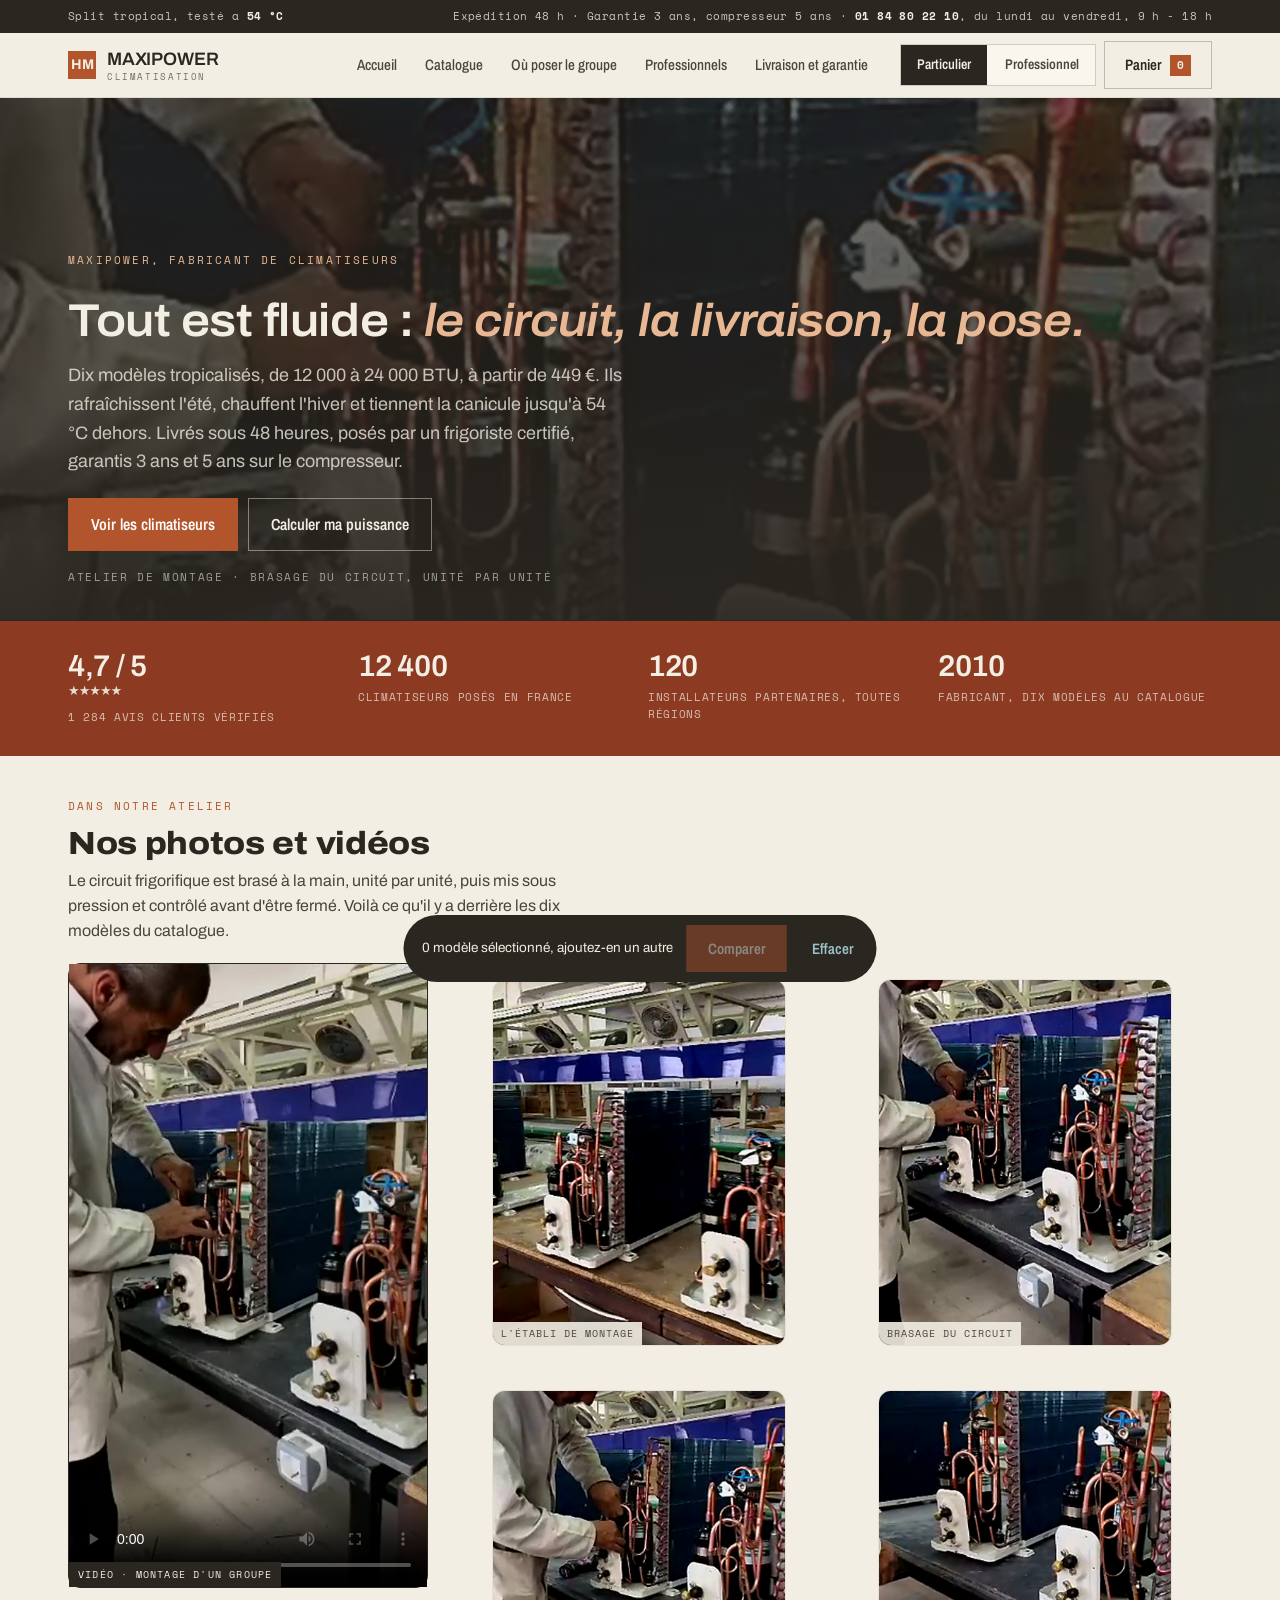
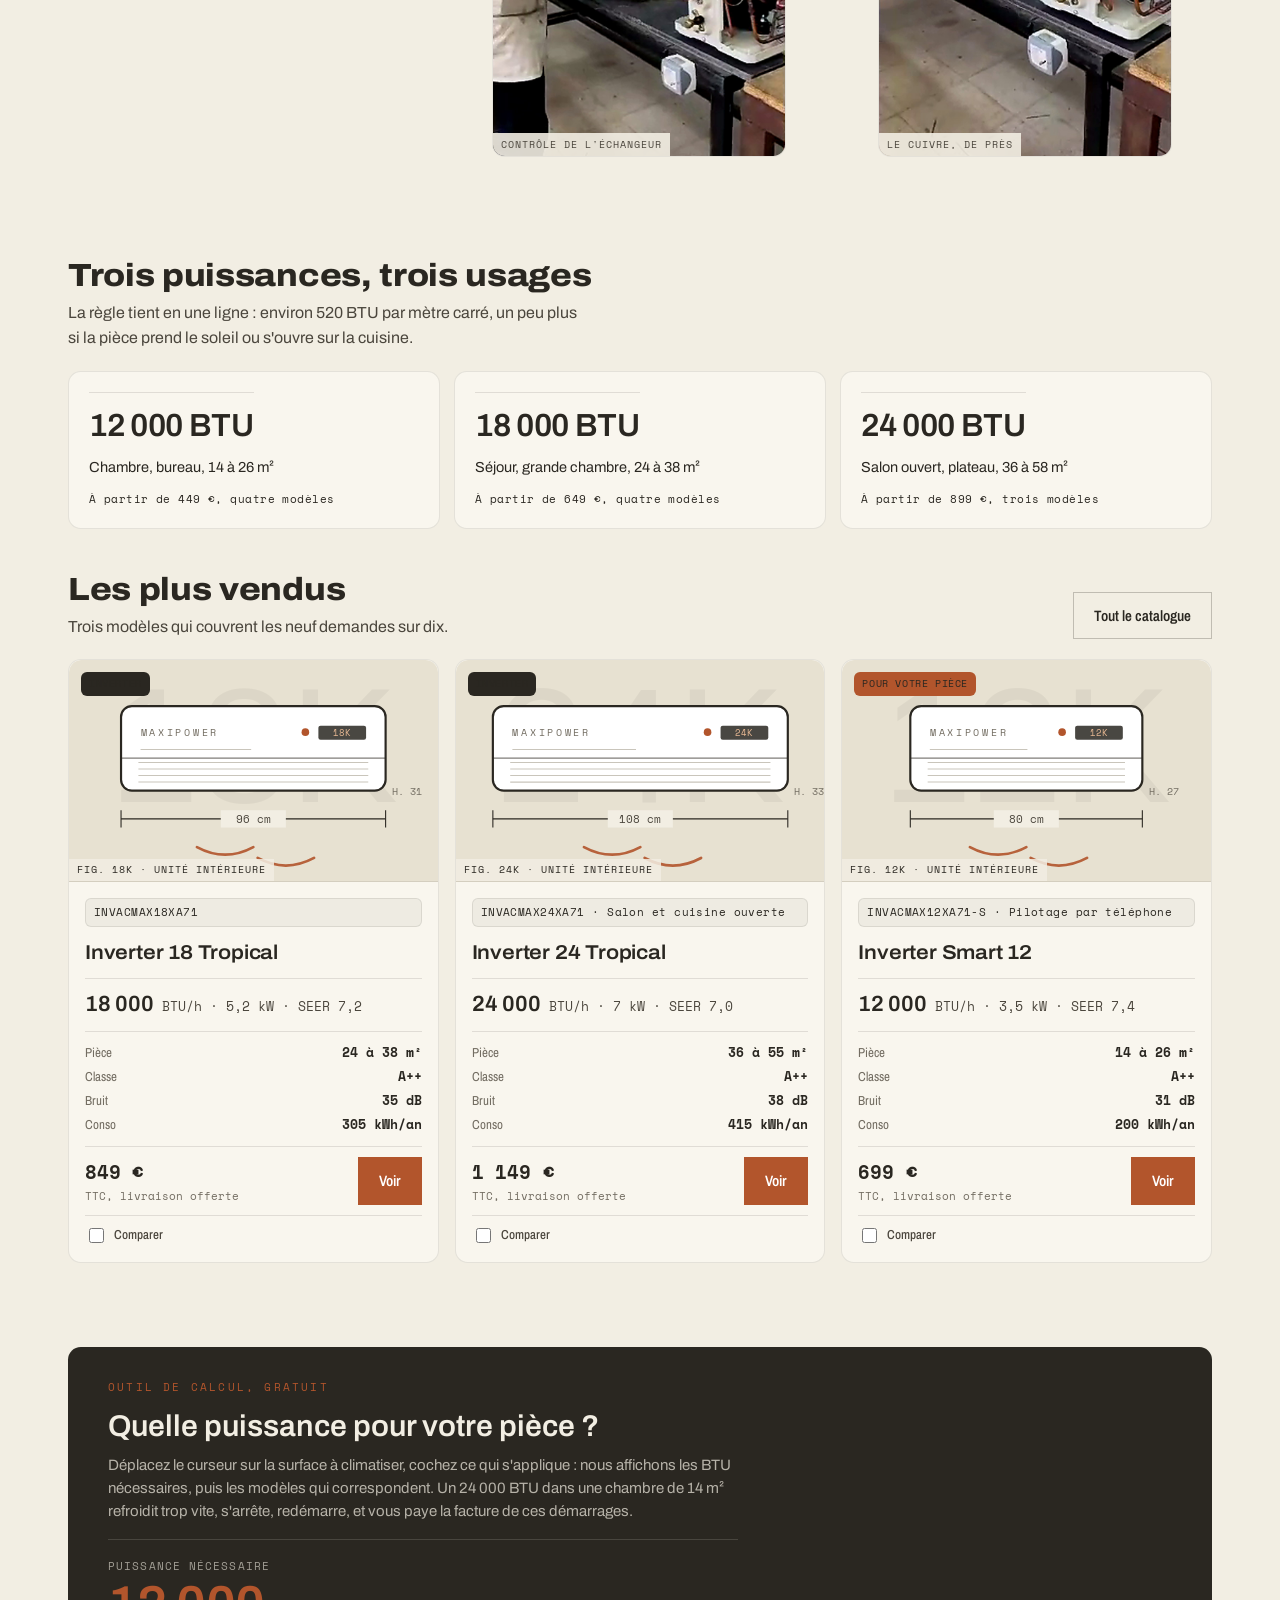
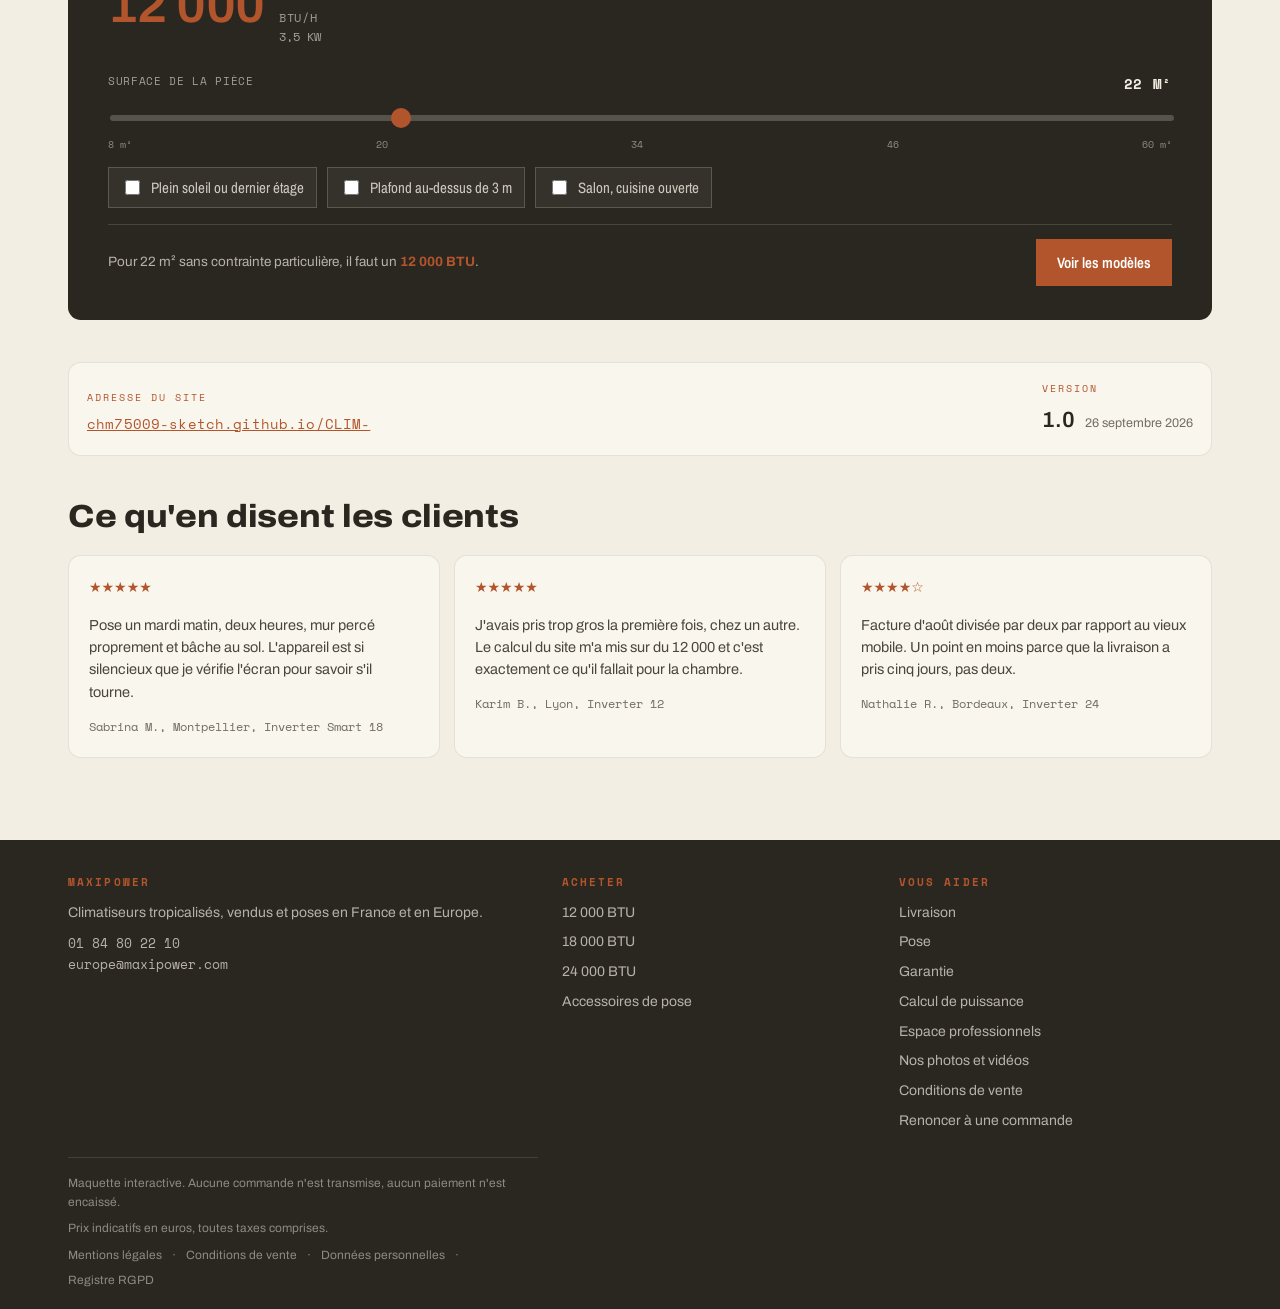
==== commit e82f2c3f: "Nouvelle présentation : papier et cuivre Reprise de l'habillage vu sur la maquette Lovable, sans tou" ====
--- a/index.html
+++ b/index.html
@@ -14,7 +14,7 @@
 <meta property="og:url" content="https://chm75009-sketch.github.io/CLIM-/">
 <link rel="icon" href="data:,">
 <link rel="preconnect" href="https://fonts.gstatic.com" crossorigin>
-<link rel="stylesheet" href="https://fonts.googleapis.com/css2?family=Archivo:wdth,wght@100..125,400..900&family=Anton&family=Public+Sans:wght@400;500;600&family=IBM+Plex+Mono:wght@500;600&display=swap">
+<link rel="stylesheet" href="https://fonts.googleapis.com/css2?family=Archivo:wght@400;500;600;700&amp;family=Archivo+Narrow:wght@500;600;700&amp;family=Space+Mono:wght@400;700&amp;display=swap">
 <link rel="stylesheet" href="style.css">
 </head>
 <body data-ecran="accueil">
@@ -82,7 +82,7 @@
       <img src="medias/brasage-circuit.jpg" alt="Brasage du circuit frigorifique dans l'atelier MaxiPower">
       <div class="zone">
         <span class="oeil clair" id="hero-oeil">MaxiPower, fabricant de climatiseurs</span>
-        <h1 id="hero-titre">Tout est fluide :<em>le circuit, la livraison, la pose.</em></h1>
+        <h1 id="hero-titre">Tout est fluide : <em>le circuit, la livraison, la pose.</em></h1>
         <p class="chapo" id="hero-chapo">Dix modèles tropicalisés, de 12 000 à 24 000 BTU, à partir de 449 &euro;. Ils rafraîchissent l'été, chauffent l'hiver et tiennent la canicule jusqu'à 54 &deg;C dehors. Livrés sous 48 heures, posés par un frigoriste certifié, garantis 3 ans et 5 ans sur le compresseur.</p>
         <div class="actions" id="hero-actions">
           <button class="bouton fort grand" type="button" data-aller="catalogue">Voir les climatiseurs</button>
@@ -177,7 +177,7 @@
         </div>
         <div class="plaque-version">
           <span class="plaque-titre">Version</span>
-          <span class="mono">1.0<small>23 septembre 2026</small></span>
+          <span class="mono">1.0<small>26 septembre 2026</small></span>
         </div>
       </div>
     </section>
--- a/style.css
+++ b/style.css
@@ -811,3 +811,365 @@
   font-family:"IBM Plex Mono",monospace; font-size:11px; letter-spacing:.09em; text-transform:uppercase; color:var(--ink-3); font-weight:500;
 }
 .legal-lignes .val{color:var(--ink-2); font-size:14.5px}
+
+
+/* =====================================================================
+   IDENTITÉ C : PAPIER ET CUIVRE
+   Fond papier chaud, encre charbon, un accent cuivre, un second terre
+   brûlée. Typographie Archivo, Archivo Narrow pour les commandes,
+   Space Mono pour les chiffres. Bords fins, coins légèrement adoucis,
+   plus aucune ombre portée. Ce bloc passe en dernier : il ne change que
+   l'habillage, jamais le fonctionnement.
+   ===================================================================== */
+:root, :root[data-theme="dark"], :root[data-theme="light"]{
+  --paper:#F2EEE3; --char:#2A2721; --copper:#B2552C; --terra:#8C3B22;
+  --encre:#4B463D; --carte:#F9F6EE; --sourdine:#E7E1D1;
+
+  --ground:#F2EEE3; --surface:#F9F6EE; --surface-2:#E7E1D1; --panneau:#2A2721;
+  --ink:#2A2721; --ink-2:#4B463D; --ink-3:#736D62;
+  --line:rgba(42,39,33,.12); --line-fort:rgba(42,39,33,.20);
+  --glacier:#B2552C; --glacier-fort:#8C3B22; --glacier-voile:#F0E3D7;
+  --ember:#B2552C; --ember-clair:#D9763F; --ember-voile:#F0E3D7;
+  --laiton:#8C6A1E; --ok:#3F6B4E; --ok-voile:#E2EBE3;
+  --r:min(1vw,6px); --r-l:min(1vw,14px);
+  --ombre:none;
+}
+@media (prefers-color-scheme: dark){
+  :root:not([data-theme="light"]){
+    --ground:#F2EEE3; --surface:#F9F6EE; --surface-2:#E7E1D1; --panneau:#2A2721;
+    --ink:#2A2721; --ink-2:#4B463D; --ink-3:#736D62;
+    --line:rgba(42,39,33,.12); --line-fort:rgba(42,39,33,.20);
+    --glacier:#B2552C; --glacier-fort:#8C3B22; --glacier-voile:#F0E3D7;
+    --ember:#B2552C; --ember-clair:#D9763F; --ember-voile:#F0E3D7;
+    --ok:#3F6B4E; --ok-voile:#E2EBE3; --ombre:none;
+  }
+}
+
+/* le papier, uni */
+body{
+  background:var(--ground);
+  color:var(--ink);
+  font-family:"Archivo",ui-sans-serif,system-ui,-apple-system,sans-serif;
+  font-size:16px;
+  line-height:1.55;
+}
+.mono, .prix, .reference, .btu, .specs b, .devis td.p, .devis td.q,
+.legal-lignes .cle, .plaque-titre, .plaque-version span.mono, .credit-photo,
+.parcours-tete, .point-etape, .graduations, .palier, .fait b, .preuve .val{
+  font-family:"Space Mono",ui-monospace,SFMono-Regular,monospace;
+}
+
+/* titrage : plus de capitales, plus de condensé écrasé */
+h1, h2, .porte b.btu, .lecture .chiffre, .tableau-comp thead th, .pro-tete h1,
+.article h3, .metier b, .etape h3, .demarche h4, .legal-corps h3,
+.devis .tot b, .preuve .val{
+  font-family:"Archivo",ui-sans-serif,system-ui,sans-serif;
+  font-weight:600; text-transform:none; letter-spacing:-.01em;
+}
+h1{ font-size:clamp(30px,5.2vw,46px); line-height:1.12; margin:18px 0 0; text-wrap:balance }
+h1 em{ color:var(--copper); font-style:italic; display:inline }
+h2{ font-size:clamp(23px,3.4vw,30px); line-height:1.18; text-wrap:balance }
+h3{ font-family:"Archivo",sans-serif; font-weight:600; text-transform:none }
+.chapo{ color:var(--ink-2); font-size:clamp(15px,1.6vw,18px); line-height:1.6; text-align:left }
+.tete{ border-bottom:0; padding-bottom:0; align-items:flex-end }
+.tete h2{ max-width:40ch }
+.tete p{ color:var(--ink-2) }
+
+/* le surtitre : une ligne de capitales cuivre, sans pastille */
+.oeil{
+  background:none; color:var(--copper); border-radius:0; padding:0;
+  font-family:"Space Mono",monospace; font-size:11px; font-weight:400;
+  letter-spacing:.2em; text-transform:uppercase; display:block; margin-bottom:10px;
+}
+.oeil.clair{ background:none; color:#E7B893 }
+
+/* bandeau d'annonce et en-tête */
+.annonce{ background:var(--char); color:rgba(242,238,227,.8) }
+.annonce .zone{ font-family:"Space Mono",monospace; font-size:11px; letter-spacing:.04em; padding-block:8px }
+.annonce b{ color:var(--paper); font-weight:700 }
+header.chapeau{ background:rgba(242,238,227,.92); border-bottom:1px solid rgba(42,39,33,.10); backdrop-filter:blur(10px) }
+@media(min-width:761px){ .chapeau .zone{ height:64px } }
+.sceau{
+  width:28px; height:28px; border-radius:0; background:var(--copper); color:var(--paper);
+  font-family:"Archivo",sans-serif; font-weight:700; font-size:14px;
+}
+.marque-nom{ font-family:"Archivo",sans-serif; font-weight:600; font-size:18px; letter-spacing:-.01em; text-transform:none; color:var(--char) }
+.marque-nom span{ font-family:"Space Mono",monospace; font-size:9px; letter-spacing:.18em; color:var(--ink-3) }
+nav.liens{ gap:28px }
+nav.liens a{
+  font-family:"Archivo Narrow","Archivo",sans-serif; font-size:15px; font-weight:500;
+  letter-spacing:0; text-transform:none; color:var(--ink-2); border-bottom:0; padding-block:4px;
+}
+nav.liens a:hover{ color:var(--copper) }
+nav.liens a.actif{
+  color:var(--char); border-bottom:0;
+  text-decoration:underline; text-decoration-color:var(--copper);
+  text-decoration-thickness:2px; text-underline-offset:4px;
+}
+.menu{ background:var(--carte); border-top:1px solid var(--line) }
+.menu a{ font-family:"Archivo Narrow","Archivo",sans-serif; font-weight:500; font-size:15.5px }
+.menu a:hover{ background:var(--sourdine) }
+.menu .groupe{ font-family:"Space Mono",monospace; font-size:10px; letter-spacing:.2em; color:var(--copper) }
+.menu a .flottant{ font-family:"Space Mono",monospace; font-size:11px }
+
+/* commandes : un filet fin, jamais d'ombre */
+.bouton{
+  font-family:"Archivo Narrow","Archivo",sans-serif; font-weight:600; font-size:15px;
+  letter-spacing:0; text-transform:none; border-radius:0; box-shadow:none;
+  background:transparent; color:var(--char); border:1px solid rgba(42,39,33,.25);
+  padding:11px 20px; transition:color .15s, background-color .15s, border-color .15s;
+}
+.bouton:hover{ background:transparent; color:var(--copper); border-color:var(--copper); box-shadow:none; transform:none }
+.bouton.fort{ background:var(--copper); border-color:var(--copper); color:var(--paper) }
+.bouton.fort:hover{ background:var(--terra); border-color:var(--terra); color:var(--paper) }
+.bouton.braise{ background:var(--char); border-color:var(--char); color:var(--paper) }
+.bouton.braise:hover{ background:var(--copper); border-color:var(--copper); color:var(--paper) }
+.bouton.clair{ background:transparent; border-color:rgba(242,238,227,.45); color:var(--paper); box-shadow:none }
+.bouton.clair:hover{ background:var(--paper); border-color:var(--paper); color:var(--char) }
+.bouton.fantome{ border-color:transparent; background:none; color:var(--ink-2) }
+.bouton.fantome:hover{ color:var(--copper); border-color:transparent }
+.bouton.grand{ padding:13px 22px; font-size:16px }
+.compte{ background:var(--copper); color:var(--paper); border-radius:0; font-family:"Space Mono",monospace; font-size:11px }
+.segments{ background:var(--carte); border:1px solid var(--line-fort); border-radius:0; padding:0 }
+.segments button{
+  font-family:"Archivo Narrow","Archivo",sans-serif; font-weight:600; font-size:14px;
+  letter-spacing:0; text-transform:none; border-radius:0; padding:9px 16px; color:var(--ink-2);
+}
+.segments button[aria-pressed="true"]{ background:var(--char); color:var(--paper); -webkit-text-fill-color:var(--paper) }
+
+/* accueil */
+.hero{ border-bottom:1px solid var(--line); background:var(--ground) }
+.hero::before{ background:none }
+.hero-photo{ background:var(--char); border-bottom:1px solid var(--line) }
+.hero-photo img{ opacity:.55 }
+.hero-photo::after{ background:linear-gradient(180deg, rgba(42,39,33,.35) 0%, rgba(42,39,33,.6) 55%, rgba(42,39,33,.92) 100%) }
+.hero-photo h1{ color:var(--paper); text-shadow:none }
+.hero-photo h1 em{ color:#E7B893 }
+.hero-photo .chapo{ color:rgba(242,238,227,.78) }
+.credit-photo{ color:rgba(242,238,227,.6); font-size:11px; letter-spacing:.15em }
+.faits{ border-top:1px solid var(--line) }
+.fait b{ font-family:"Archivo",sans-serif; font-weight:600; font-size:26px; color:var(--char) }
+.fait span{ font-family:"Space Mono",monospace; text-transform:uppercase; letter-spacing:.1em; font-size:10px; color:var(--ink-3) }
+.actions .bouton{ min-width:0 }
+
+/* la bande de chiffres : terre brûlée */
+.preuves{ background:var(--terra); border:0 }
+.preuves .zone{ padding-block:30px }
+.preuve .val{ font-family:"Archivo",sans-serif; font-weight:600; font-size:30px; line-height:1; color:var(--paper) }
+.preuve .quoi{ font-family:"Space Mono",monospace; color:rgba(242,238,227,.72); text-transform:uppercase; letter-spacing:.06em; font-size:11px; margin-top:8px }
+.preuve .etoiles{ color:rgba(242,238,227,.9) }
+
+/* l'outil de calcul : le seul bloc charbon de la page */
+.pupitre{
+  background:var(--char); border:0; border-radius:var(--r-l); box-shadow:none; color:var(--paper);
+}
+.pupitre h2{
+  font-family:"Space Mono",monospace; font-weight:400; font-size:11px; letter-spacing:.2em;
+  color:var(--copper); text-transform:uppercase;
+}
+.titre-outil{ font-family:"Archivo",sans-serif; font-weight:600; font-size:clamp(23px,3.2vw,30px); color:var(--paper); text-transform:none; line-height:1.2 }
+.mode-emploi{ color:rgba(242,238,227,.7); border-bottom:1px solid rgba(242,238,227,.15); font-size:15px }
+.etiquette-lecture{ font-family:"Space Mono",monospace; font-size:11px; letter-spacing:.1em; color:rgba(242,238,227,.6) }
+.lecture .chiffre{ font-family:"Archivo",sans-serif; font-weight:600; font-size:clamp(40px,7vw,52px); color:var(--copper) }
+.lecture .unite{ color:rgba(242,238,227,.6); font-family:"Space Mono",monospace; letter-spacing:.06em }
+.reglette label{ font-family:"Space Mono",monospace; font-size:11px; letter-spacing:.06em; text-transform:uppercase; color:rgba(242,238,227,.6) }
+.reglette label b{ font-family:"Space Mono",monospace; color:var(--paper); font-size:14px }
+.graduations{ color:rgba(242,238,227,.5); font-size:10px }
+input[type=range]{ accent-color:var(--copper) }
+input[type=range]::-webkit-slider-runnable-track{ height:6px; border-radius:99px; background:rgba(242,238,227,.22) }
+input[type=range]::-moz-range-track{ height:6px; border-radius:99px; background:rgba(242,238,227,.22) }
+input[type=range]::-webkit-slider-thumb{ width:20px; height:20px; margin-top:-7px; background:var(--copper); border:0; box-shadow:none }
+input[type=range]::-moz-range-thumb{ width:20px; height:20px; background:var(--copper); border:0 }
+.bascule{
+  border-radius:0; border:1px solid rgba(242,238,227,.2); background:rgba(242,238,227,.05);
+  font-family:"Archivo Narrow","Archivo",sans-serif; font-size:15px; color:rgba(242,238,227,.8);
+}
+.bascule:has(input:checked){ border-color:var(--copper); background:rgba(178,85,44,.22); color:var(--paper) }
+.bascule input{ accent-color:var(--copper) }
+.verdict{ border-top:1px solid rgba(242,238,227,.15) }
+.verdict p{ color:rgba(242,238,227,.7) }
+.verdict p b{ color:var(--copper) }
+#outil .pupitre{ padding:26px }
+@media(min-width:900px){ #outil .pupitre{ padding:34px 40px } }
+
+/* surfaces : une carte claire, un filet, un coin adouci */
+.filtres, .recap, .devis, .encart, .carte-form, .panneau-config, .fiche-societe,
+.acc, .ligne, .depliant, .brique, .duel, .achat, .verrou, .boite-comp,
+.avis blockquote, .metier, .vide, .pro-avantage, .porte, .article, .demarche,
+.legal-fiche, .plaque, .cadre-video, .cliche, .legal-cadre{
+  background:var(--carte); border:1px solid rgba(42,39,33,.10); border-radius:var(--r-l); box-shadow:none;
+}
+.porte:hover, .article:hover, .metier:hover{ transform:none; box-shadow:none; border-color:rgba(178,85,44,.6) }
+.porte b.btu{ font-family:"Archivo",sans-serif; font-weight:600; font-size:32px; color:var(--char) }
+.porte span.piece{ color:var(--ink-2); font-size:14.5px }
+.porte span.des{ font-family:"Space Mono",monospace; font-size:11px; letter-spacing:.04em; color:var(--ink-3) }
+
+/* fiches produit */
+.article.conseille{ border-color:var(--copper); box-shadow:0 0 0 1px var(--copper) }
+.visuel{ background:var(--sourdine); border-bottom:1px solid rgba(42,39,33,.10); border-radius:var(--r-l) var(--r-l) 0 0 }
+.visuel::after{ background:rgba(242,238,227,.85); border:0; color:var(--ink-3); font-family:"Space Mono",monospace; font-size:10px; letter-spacing:.1em; padding:3px 8px }
+.drapeau{
+  border-radius:var(--r); border:0; background:var(--copper); color:var(--paper);
+  font-family:"Space Mono",monospace; font-size:10px; letter-spacing:.06em; padding:4px 8px; font-weight:400;
+}
+.drapeau.calme{ background:rgba(42,39,33,.06); color:var(--char); border:1px solid rgba(42,39,33,.12) }
+.drapeau.chaud{ background:var(--char); color:var(--paper) }
+.reference{
+  background:rgba(42,39,33,.05); border:1px solid rgba(42,39,33,.10); border-radius:var(--r);
+  color:var(--char); font-family:"Space Mono",monospace; font-size:11px; letter-spacing:.04em;
+  text-transform:none; padding:5px 8px;
+}
+.article h3{ font-size:20px }
+.btu{ border-top:1px solid var(--line); padding-top:8px; font-family:"Space Mono",monospace; color:var(--ink-2) }
+.btu strong{ font-family:"Archivo",sans-serif; font-weight:600; font-size:22px; color:var(--char) }
+.specs{
+  border-top:1px solid var(--line); border-bottom:1px solid var(--line);
+  background:transparent; padding:11px 0; margin-inline:0;
+}
+.specs span{ font-family:"Archivo Narrow","Archivo",sans-serif; text-transform:none; letter-spacing:0; font-size:13px; color:var(--ink-3) }
+.specs b{ font-family:"Space Mono",monospace; font-size:12.5px; color:var(--char) }
+.prix{ font-family:"Space Mono",monospace; font-weight:700; font-size:19px; letter-spacing:-.01em; color:var(--char) }
+.prix small{ font-family:"Space Mono",monospace; font-weight:400; color:var(--ink-3); letter-spacing:0; font-size:11px }
+.comparer{ font-family:"Archivo Narrow","Archivo",sans-serif; text-transform:none; letter-spacing:0; font-size:13px; font-weight:500; border-top:1px solid var(--line) }
+.table-specs th{ font-family:"Archivo Narrow","Archivo",sans-serif; color:var(--ink-3) }
+.table-specs td{ font-family:"Space Mono",monospace; font-size:13px }
+
+/* formulaires */
+.recherche input, .barre select, .champ input, .champ select,
+.champ-court input, .champ-court select, .tri select, #tri{
+  background:var(--carte); border:1px solid rgba(42,39,33,.18); border-radius:var(--r); color:var(--char);
+  font-family:"Archivo",sans-serif;
+}
+.recherche input:focus, .champ input:focus, .champ select:focus{ outline:2px solid var(--copper); outline-offset:1px }
+.mode, .pose-option, .interrupteur, .espace, .depot, .choix label{
+  border-radius:var(--r); border:1px solid rgba(42,39,33,.18); background:var(--carte);
+}
+.choix label{ border-radius:99px; font-family:"Archivo Narrow","Archivo",sans-serif; font-size:14.5px }
+.mode:has(input:checked), .pose-option:has(input:checked), .interrupteur:has(input:checked),
+.espace.actif, .choix label:has(input:checked){
+  background:var(--ember-voile); border-color:var(--copper); color:var(--terra);
+}
+input[type=checkbox], input[type=radio]{ accent-color:var(--copper) }
+.champ label, .champ-court label{ font-family:"Archivo Narrow","Archivo",sans-serif; color:var(--ink-2) }
+.aide-champ{ font-family:"Archivo",sans-serif; color:var(--ink-3) }
+.bloc-filtre p{ font-family:"Space Mono",monospace; font-size:10.5px; letter-spacing:.16em; color:var(--copper); text-transform:uppercase }
+.case{ font-family:"Archivo Narrow","Archivo",sans-serif; font-size:14.5px }
+.case .nb{ font-family:"Space Mono",monospace; font-size:11px }
+.compteur{ font-family:"Space Mono",monospace; font-size:12.5px; color:var(--ink-3) }
+
+/* professionnels */
+.pro-tete{ background:var(--char); border-bottom:0 }
+.pro-tete h1{ color:var(--paper); font-family:"Archivo",sans-serif; font-weight:600; text-transform:none }
+.pro-tete h1 em{ color:#E7B893 }
+.pro-tete p{ color:rgba(242,238,227,.72) }
+.pro-avantage{ background:rgba(242,238,227,.06); border:1px solid rgba(242,238,227,.14); border-radius:var(--r-l) }
+.pro-avantage b{ color:var(--paper) }
+.pro-avantage span{ color:rgba(242,238,227,.7) }
+.pro-avantage i{ font-family:"Archivo",sans-serif; font-weight:600; font-size:17px; color:#E7B893 }
+.metier .pictogramme{ background:var(--ember-voile); color:var(--terra); border-radius:var(--r) }
+.metier[aria-pressed="true"]{ background:var(--ember-voile); border-color:var(--copper); box-shadow:none }
+.metier b{ font-family:"Archivo",sans-serif; font-weight:600; font-size:18px; text-transform:none }
+.metier span{ color:var(--ink-2) }
+.devis h3{ border-bottom:1px solid var(--line); padding-bottom:10px; font-family:"Archivo",sans-serif; font-weight:600 }
+.devis h3 span{ font-family:"Space Mono",monospace; color:var(--ink-3) }
+.devis .tot b{ font-family:"Space Mono",monospace; font-weight:700; font-size:22px }
+.palier{ border-radius:99px; border:1px solid var(--line-fort); font-size:11px; letter-spacing:.02em; color:var(--ink-3) }
+.palier.atteint{ background:var(--ok-voile); border-color:var(--ok); color:var(--ok) }
+.parcours{ border-bottom:1px solid var(--line) }
+.parcours-tete{ font-size:11px; letter-spacing:.1em; color:var(--ink-3) }
+.jauge{ height:6px; border:0; background:rgba(42,39,33,.12); border-radius:99px; overflow:hidden }
+.jauge i{ background:var(--copper) }
+.point-etape{
+  width:34px; height:34px; border:1px solid var(--line-fort); background:var(--carte);
+  border-radius:99px; font-size:12.5px; color:var(--ink-2);
+}
+.points .point-etape{ flex:0 0 34px }
+.point-etape[data-etat="ici"]{ background:var(--copper); border-color:var(--copper); color:var(--paper); -webkit-text-fill-color:var(--paper) }
+.point-etape[data-etat="faite"]{ background:var(--char); border-color:var(--char); color:var(--paper); -webkit-text-fill-color:var(--paper) }
+.point-etape:hover{ outline:2px solid var(--copper); outline-offset:1px }
+.etape h3{ font-size:clamp(19px,2.8vw,23px); text-transform:none }
+.groupe-q > p.q{ font-family:"Space Mono",monospace; font-size:10.5px; letter-spacing:.16em; color:var(--copper) }
+.vigilance b{ font-family:"Space Mono",monospace; font-size:10.5px; letter-spacing:.14em; color:var(--copper) }
+.pastille-etude{ background:var(--ember-voile); color:var(--terra); border-radius:var(--r); font-family:"Space Mono",monospace; font-weight:400 }
+.bandeau-compte{ border-radius:var(--r-l); border:1px solid var(--ok); background:var(--ok-voile) }
+.jeton-societe{ border-radius:99px; border:1px solid var(--line-fort); background:var(--carte); color:var(--char) }
+.verrou .cadenas, .fini .coche{ border-radius:99px; background:var(--copper); color:var(--paper) }
+.masque{ font-family:"Space Mono",monospace; color:var(--ink-3) }
+
+/* où poser le groupe */
+.demarche{ padding:16px }
+.demarche.obligatoire{ border-left:4px solid var(--copper) }
+.demarche.vigilance{ border-left:4px solid var(--char) }
+.demarche.libre{ border-left:4px solid var(--ok) }
+.demarche h4{ font-family:"Archivo",sans-serif; font-weight:600; font-size:17px; text-transform:none }
+.demarche .delai{ font-family:"Space Mono",monospace; font-size:10.5px; letter-spacing:.12em; color:var(--copper) }
+.demarche .source{ border-top:1px solid var(--line); color:var(--ink-3) }
+.modele-lettre{ background:var(--sourdine); border:1px solid var(--line); border-radius:var(--r); font-family:"Space Mono",monospace; font-size:12.5px }
+
+/* dépliants et pages légales */
+.depliant summary{ font-family:"Archivo",sans-serif; font-weight:600 }
+.depliant summary::after{ color:var(--copper) }
+.legal-menu{ border:1px solid rgba(42,39,33,.10); background:var(--carte); box-shadow:none; border-radius:var(--r-l); overflow:hidden }
+.legal-menu button{
+  font-family:"Archivo Narrow","Archivo",sans-serif; font-weight:600; font-size:14px;
+  letter-spacing:0; text-transform:none; border:0; border-bottom:1px solid var(--line);
+  background:transparent; color:var(--ink-2); padding:13px 16px;
+}
+.legal-menu button:last-child{ border-bottom:0 }
+.legal-menu button span{ font-family:"Space Mono",monospace; font-size:11px; color:var(--ink-3) }
+.legal-menu button:hover{ background:var(--sourdine); color:var(--char) }
+.legal-menu button.actif{ background:var(--copper); color:var(--paper); -webkit-text-fill-color:var(--paper) }
+.legal-menu button.actif span{ color:rgba(242,238,227,.7) }
+@media(max-width:899px){ .legal-menu{ border-radius:var(--r-l) } }
+.legal-corps h3{
+  font-family:"Archivo",sans-serif; font-weight:600; font-size:clamp(18px,2.4vw,21px);
+  text-transform:none; border-top:1px solid var(--line); color:var(--char);
+}
+.legal-corps a{ color:var(--copper) }
+.legal-date{ font-family:"Space Mono",monospace; letter-spacing:.06em; color:var(--ink-3) }
+.legal-cadre{ padding:18px }
+.legal-alerte{ border-left:4px solid var(--copper); background:var(--ember-voile) }
+.legal-fiche > summary{ font-family:"Archivo",sans-serif; font-weight:600 }
+.legal-fiche > summary::after{ font-family:"Space Mono",monospace; color:var(--copper) }
+.legal-fiche[open] > summary{ background:var(--char); color:var(--paper) }
+.legal-fiche[open] > summary::after{ color:var(--paper) }
+.legal-lignes .cle{ font-size:10.5px; letter-spacing:.14em; color:var(--copper) }
+.formule-type{ background:var(--sourdine); border:1px solid var(--line); border-radius:var(--r); font-family:"Space Mono",monospace; font-size:12.5px }
+
+/* médias, plaque, bas de page */
+.cadre-video{ background:var(--char) }
+.cadre-video .legende{ background:var(--char); color:var(--paper); font-family:"Space Mono",monospace; font-size:10px; letter-spacing:.12em }
+.cliche figcaption{ background:rgba(242,238,227,.9); border:0; font-family:"Space Mono",monospace; font-size:10px; letter-spacing:.1em; color:var(--ink-2) }
+.plaque{ padding:18px }
+.plaque-titre{ font-family:"Space Mono",monospace; letter-spacing:.2em; color:var(--copper) }
+.plaque-lien{ font-family:"Space Mono",monospace; color:var(--copper) }
+.plaque-version span.mono{ font-family:"Archivo",sans-serif; font-weight:600; font-size:22px; color:var(--char) }
+.plaque-version small{ font-family:"Archivo",sans-serif; color:var(--ink-3) }
+footer.socle{ background:var(--char); color:rgba(242,238,227,.7); border-top:0 }
+footer.socle h4{ font-family:"Space Mono",monospace; font-size:10.5px; letter-spacing:.2em; color:var(--copper); text-transform:uppercase }
+footer.socle a:hover{ color:var(--paper) }
+footer.socle .mono{ font-family:"Space Mono",monospace }
+.mentions{ border-top:1px solid rgba(242,238,227,.12); color:rgba(242,238,227,.5) }
+
+/* comparateur, messages, avis */
+.barre-comparer{ background:var(--char); color:var(--paper); border:0; border-radius:99px }
+.barre-comparer .bouton{ background:var(--copper); border-color:var(--copper); color:var(--paper) }
+.barre-comparer .bouton:hover{ background:var(--terra); border-color:var(--terra) }
+.barre-comparer .bouton.fantome{ background:none; border-color:transparent; color:rgba(242,238,227,.7) }
+.voile-comp{ background:rgba(42,39,33,.55) }
+.tableau-comp thead th{ font-size:17px }
+.message{ background:var(--char); color:var(--paper); border-radius:var(--r); font-weight:500; letter-spacing:0; font-family:"Archivo",sans-serif }
+.avis blockquote{ padding:20px }
+.etoiles, .avis .etoiles, .note-ligne .etoiles{ color:var(--copper) }
+.avis cite{ font-family:"Space Mono",monospace; font-size:12px; color:var(--ink-3) }
+.economie{ background:var(--ok-voile); color:var(--ok); border:1px solid var(--ok); border-radius:var(--r) }
+.quantite{ border-radius:var(--r); border:1px solid var(--line-fort) }
+.quantite button{ background:var(--carte); color:var(--char) }
+.quantite button:hover{ background:var(--sourdine) }
+.fini .numero{ font-family:"Space Mono",monospace }
+:focus-visible{ outline:2px solid var(--copper); outline-offset:2px; border-radius:2px }
+
+/* Le formulaire type contient de longues lignes de points : on les laisse
+   défiler dans leur cadre plutôt que d'élargir la page. */
+.legal-grille > *{ min-width:0 }
+.formule-type{ overflow-x:auto; font-size:12px }
